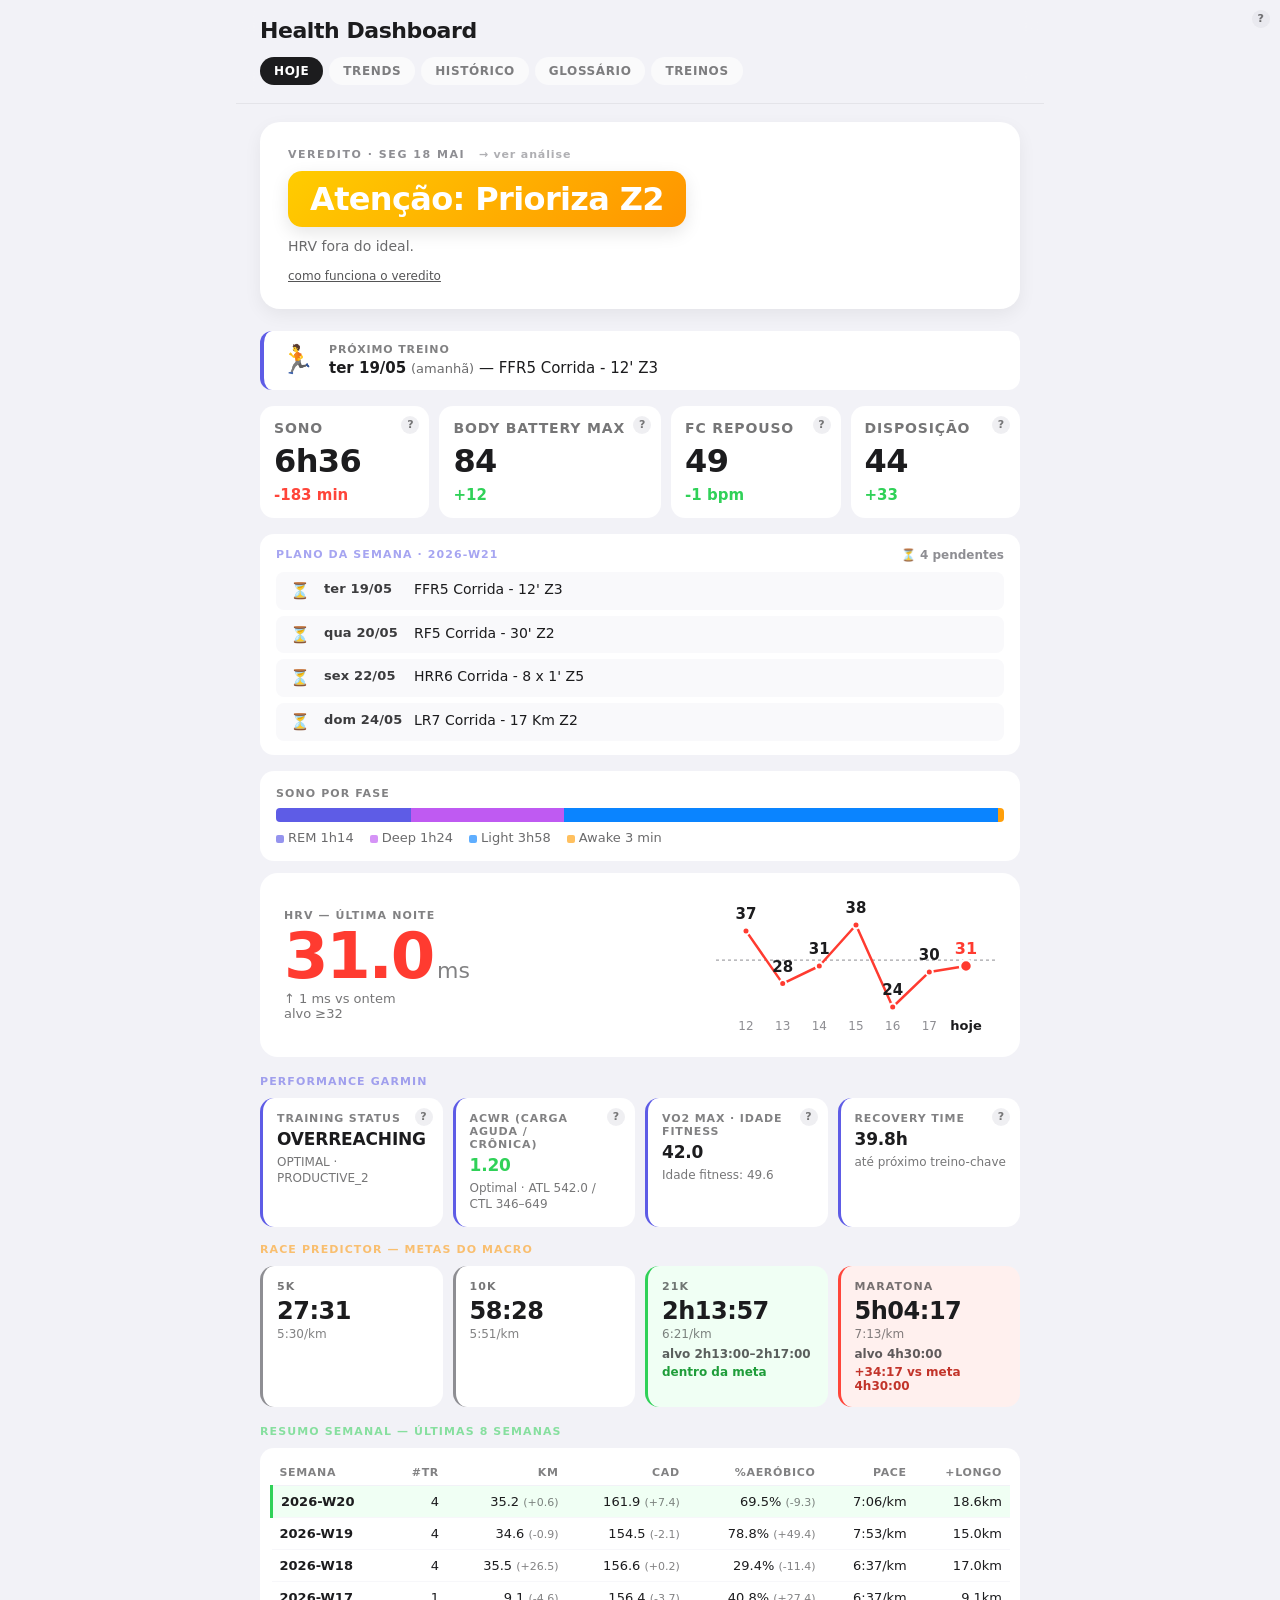
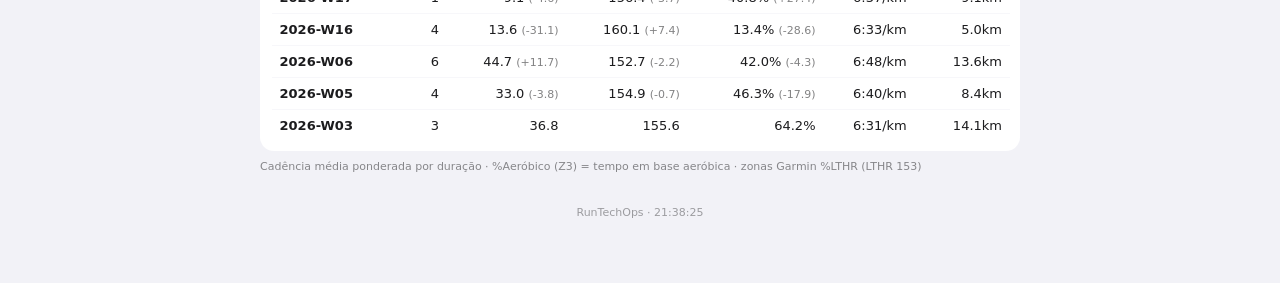
==== index.html @ 6293b4ba "feat(macro): meta maratona recalibrada 4h00 → 4h30 Race Predictor agora compara contra 16200s (4h30:" ====
<!DOCTYPE html>
<html lang="pt-BR">
<head>
<meta charset="UTF-8">
<meta name="viewport" content="width=device-width,initial-scale=1">
<title>Health Dashboard — seg 18 mai</title>
<style>/* === Reset minimo === */
* { box-sizing: border-box; margin: 0; padding: 0; }
body {
  font-family: -apple-system, "SF Pro Display", "Helvetica Neue", system-ui, sans-serif;
  background: #f2f2f7;
  color: #1c1c1e;
  -webkit-font-smoothing: antialiased;
  padding: 32px 24px 64px;
}

/* === Container === */
.dash {
  max-width: 760px;
  margin: 0 auto;
}

/* === Header com data e tabs === */
.header {
  display: flex;
  justify-content: space-between;
  align-items: center;
  margin-bottom: 18px;
}
.title {
  font-size: 22px;
  font-weight: 700;
  letter-spacing: -0.02em;
}
.tab.tab-treinos {
  text-decoration: none;
  color: inherit;
}
.date {
  font-size: 13px;
  opacity: 0.55;
}
.tabs {
  display: flex;
  gap: 6px;
  margin-bottom: 22px;
}
.tab {
  display: inline-block;
  padding: 7px 14px;
  font-size: 12px;
  letter-spacing: 0.05em;
  border-radius: 999px;
  background: white;
  cursor: pointer;
  font-weight: 600;
  border: none;
  color: #1c1c1e;
  opacity: 0.55;
  text-decoration: none;
  transition: opacity .15s, background .15s;
}
.tab:hover { opacity: 0.85; }
.tab.active {
  background: #1c1c1e;
  color: white;
  opacity: 1;
}

/* === Verdict block (HOJE) === */
.verdict {
  background: white;
  border-radius: 20px;
  padding: 26px 28px;
  margin-bottom: 22px;
  box-shadow: 0 6px 18px rgba(0, 0, 0, 0.06);
}
.verdict-label {
  font-size: 11px;
  letter-spacing: 0.14em;
  color: #8e8e93;
  font-weight: 700;
}
.verdict-headline {
  display: inline-block;
  font-size: 32px;
  font-weight: 800;
  letter-spacing: -0.02em;
  line-height: 1;
  margin-top: 10px;
  padding: 12px 22px;
  border-radius: 14px;
  color: white;
  box-shadow: 0 6px 18px rgba(0, 0, 0, 0.10);
}
.verdict.green  .verdict-headline { background: linear-gradient(135deg, #34c759, #28a745); }
.verdict.amber  .verdict-headline { background: linear-gradient(135deg, #ffcc00, #ff9500); }
.verdict.orange .verdict-headline { background: linear-gradient(135deg, #ff9500, #ff5e3a); }
.verdict.red    .verdict-headline { background: linear-gradient(135deg, #ff453a, #c0142b); }
.verdict.gray   .verdict-headline { background: linear-gradient(135deg, #aeaeb2, #8e8e93); }
.verdict-sub {
  font-size: 14px;
  color: #1c1c1e;
  opacity: 0.65;
  margin-top: 10px;
  line-height: 1.4;
  max-width: 480px;
}

/* === Stale banner === */
.stale-banner {
  background: #fff8e1;
  border-left: 4px solid #ffcc00;
  padding: 10px 14px;
  border-radius: 8px;
  font-size: 13px;
  margin-bottom: 18px;
}

/* === Hero card (HRV + sparkline) === */
.hero-card {
  background: white;
  border-radius: 18px;
  padding: 22px 24px;
  margin-bottom: 16px;
  display: flex;
  justify-content: space-between;
  align-items: center;
  gap: 24px;
}
.label-tiny {
  font-size: 11px;
  letter-spacing: 0.1em;
  text-transform: uppercase;
  opacity: 0.55;
  font-weight: 700;
}
.hero-num-block { display: flex; align-items: baseline; gap: 4px; margin-top: 6px; }
.hero-num { font-size: 64px; font-weight: 700; letter-spacing: -0.035em; line-height: 0.9; color: #ff3b30; }
.hero-unit { font-size: 22px; font-weight: 500; opacity: 0.55; }
.hero-meta { font-size: 13px; opacity: 0.6; margin-top: 6px; }

/* === Sparkline SVGs (Opcao B: linha limpa + labels) === */
.spark-line { fill: none; stroke-width: 2.5; stroke-linecap: round; stroke-linejoin: round; }
.spark-target { stroke: #8e8e93; stroke-width: 1; stroke-dasharray: 3 3; }
.spark-target-label {
  font-size: 10px;
  fill: #ff9500;
  font-weight: 600;
  text-anchor: end;
}
.spark-dot { r: 3.5; }
.spark-dot-current { r: 6; }
.spark-value {
  font-size: 15px;
  fill: #1c1c1e;
  font-weight: 600;
  text-anchor: middle;
  font-family: -apple-system, "SF Pro Display", "Helvetica Neue", system-ui, sans-serif;
}
.spark-value-current {
  font-size: 16px;
  font-weight: 700;
  text-anchor: middle;
  font-family: -apple-system, "SF Pro Display", "Helvetica Neue", system-ui, sans-serif;
}
.spark-date {
  font-size: 12px;
  fill: #8e8e93;
  text-anchor: middle;
  font-family: -apple-system, "SF Pro Display", "Helvetica Neue", system-ui, sans-serif;
}
.spark-date-current {
  font-size: 13px;
  fill: #1c1c1e;
  font-weight: 700;
  text-anchor: middle;
  font-family: -apple-system, "SF Pro Display", "Helvetica Neue", system-ui, sans-serif;
}

/* Dots com borda branca para destacar da linha */
.trend-card .spark-dot { stroke: white; stroke-width: 2; }
.trend-card .spark-dot-current { stroke: white; stroke-width: 2.5; }

.spark-hrv   .spark-line { stroke: #ff3b30; fill: none; }
.spark-hrv   .spark-dot  { fill: #ff3b30; }
.spark-hrv   .spark-value-current { fill: #ff3b30; }
.spark-sleep .spark-line { stroke: #0a84ff; fill: none; }
.spark-sleep .spark-dot  { fill: #0a84ff; }
.spark-sleep .spark-value-current { fill: #0a84ff; }
.spark-bb    .spark-line { stroke: #bf5af2; fill: none; }
.spark-bb    .spark-dot  { fill: #bf5af2; }
.spark-bb    .spark-value-current { fill: #bf5af2; }
.spark-fcrep .spark-line { stroke: #30d158; fill: none; }
.spark-fcrep .spark-dot  { fill: #30d158; }
.spark-fcrep .spark-value-current { fill: #30d158; }
.spark-ready .spark-line { stroke: #ff9500; fill: none; }
.spark-ready .spark-dot  { fill: #ff9500; }
.spark-ready .spark-value-current { fill: #ff9500; }

/* === Pills row === */
.pills {
  display: grid;
  grid-template-columns: repeat(4, 1fr);
  gap: 10px;
  margin-bottom: 16px;
}
.pill {
  background: white;
  border-radius: 14px;
  padding: 14px;
}
.pill-label {
  font-size: 14px;
  letter-spacing: 0.06em;
  opacity: 0.6;
  font-weight: 700;
}
.pill-value {
  font-size: 32px;
  font-weight: 700;
  letter-spacing: -0.02em;
  margin-top: 6px;
}
.pill-delta { font-size: 15px; font-weight: 600; margin-top: 6px; }
.delta-up      { color: #30d158; }
.delta-down    { color: #ff453a; }
.delta-warn    { color: #ff9500; }
.delta-neutral { color: #8e8e93; }

/* === Próximo treino (banner) === */
.next-workout {
  display: flex;
  align-items: center;
  gap: 14px;
  background: white;
  border-left: 4px solid #5e5ce6;
  border-radius: 12px;
  padding: 12px 16px;
  margin-top: 12px;
  margin-bottom: 16px;
}
.next-workout-icon {
  font-size: 28px;
  line-height: 1;
}
.next-workout-body { flex: 1; min-width: 0; }
.next-workout-label {
  font-size: 11px;
  letter-spacing: 0.08em;
  opacity: 0.55;
  font-weight: 700;
}
.next-workout-line {
  font-size: 15px;
  margin-top: 2px;
  line-height: 1.35;
}
.next-workout-when {
  opacity: 0.65;
  font-size: 13px;
  font-weight: 500;
}

/* === Plano da semana === */
.weekplan-section {
  background: white;
  border-radius: 14px;
  padding: 14px 16px;
  margin-bottom: 16px;
}
.weekplan-head {
  display: flex;
  justify-content: space-between;
  align-items: center;
  gap: 8px;
  flex-wrap: wrap;
  margin-bottom: 10px;
}
.weekplan-title {
  color: #5e5ce6;
}
.weekplan-stats {
  display: flex;
  gap: 10px;
  font-size: 12px;
}
.weekplan-stat {
  font-weight: 600;
}
.weekplan-stat-done       { color: #1f9d3a; }
.weekplan-stat-today      { color: #0a84ff; }
.weekplan-stat-pending    { color: #8e8e93; }
.weekplan-stat-missed     { color: #ff9500; }
.weekplan-stat-adherence  { color: #5e5ce6; font-weight: 700; }
.weekplan-list {
  display: flex;
  flex-direction: column;
  gap: 6px;
}
.weekplan-row {
  display: grid;
  grid-template-columns: 28px 80px 1fr;
  align-items: start;
  gap: 10px;
  padding: 8px 10px;
  border-radius: 8px;
  font-size: 14px;
  background: #f9f9fb;
}
.weekplan-status {
  font-size: 16px;
  line-height: 1.3;
  text-align: center;
  padding-top: 1px;
}
.weekplan-date {
  font-weight: 600;
  letter-spacing: 0.01em;
  font-size: 13px;
  opacity: 0.85;
  padding-top: 1px;
}
.weekplan-body { min-width: 0; }
.weekplan-title-row {
  font-weight: 500;
  line-height: 1.3;
}
.weekplan-real {
  font-size: 12px;
  opacity: 0.7;
  margin-top: 3px;
  letter-spacing: 0.01em;
}
.weekplan-row.weekplan-done {
  background: #eefff3;
}
.weekplan-row.weekplan-done .weekplan-title-row {
  text-decoration: line-through;
  text-decoration-color: rgba(31, 157, 58, 0.4);
}
.weekplan-row.weekplan-today {
  background: #e8f3ff;
  border-left: 3px solid #0a84ff;
  padding-left: 7px;
  font-weight: 600;
}
.weekplan-row.weekplan-pending {
  background: #f9f9fb;
}
.weekplan-row.weekplan-missed {
  background: #fff7ed;
  border-left: 3px solid #ff9500;
  padding-left: 7px;
}
.weekplan-row.weekplan-missed .weekplan-title-row {
  opacity: 0.65;
}

/* Mobile */
@media (max-width: 480px) {
  .weekplan-row {
    grid-template-columns: 24px 70px 1fr;
    font-size: 13px;
    padding: 7px 8px;
  }
  .weekplan-date { font-size: 12px; }
  .next-workout { padding: 10px 12px; }
  .next-workout-icon { font-size: 24px; }
  .next-workout-line { font-size: 14px; }
}

/* === Performance Garmin (Training Status + Race Predictor) === */
.perf-section {
  margin-top: 18px;
  margin-bottom: 16px;
}
.perf-section-title {
  margin-bottom: 10px;
  color: #5e5ce6;
}
.perf-grid {
  display: grid;
  grid-template-columns: repeat(auto-fit, minmax(180px, 1fr));
  gap: 10px;
  margin-bottom: 16px;
}
.perf-card {
  background: white;
  border-radius: 14px;
  padding: 14px;
  border-left: 3px solid #5e5ce6;
}
.perf-card-clickable {
  position: relative;
  cursor: pointer;
  transition: transform .12s, box-shadow .12s;
}
.perf-card-clickable:hover {
  transform: translateY(-1px);
  box-shadow: 0 6px 16px rgba(0, 0, 0, 0.06);
}
.perf-card-clickable .perf-label { padding-right: 22px; }
.perf-card-clickable:hover .pill-help { opacity: 1; background: #d1d1d6; }
.race-section-clickable { cursor: pointer; }
.race-help {
  position: static;
  display: inline-block;
  vertical-align: middle;
  margin-left: 6px;
}
.race-section-clickable:hover .race-help { opacity: 1; background: #d1d1d6; }
.perf-label {
  font-size: 11px;
  letter-spacing: 0.08em;
  opacity: 0.55;
  font-weight: 700;
  text-transform: uppercase;
}
.perf-value-big {
  font-size: 17px;
  font-weight: 700;
  letter-spacing: -0.01em;
  margin-top: 4px;
  line-height: 1.2;
  overflow-wrap: anywhere;
  word-break: break-word;
}
.perf-sub {
  font-size: 12px;
  opacity: 0.6;
  margin-top: 6px;
  line-height: 1.3;
}
.perf-acwr-green  { color: #30d158; }
.perf-acwr-amber  { color: #ff9500; }
.perf-acwr-red    { color: #ff453a; }
.perf-acwr-gray   { color: #8e8e93; }

/* Race Predictor cards */
.race-section { margin-top: 8px; }
.race-section-title {
  margin-bottom: 10px;
  color: #ff9500;
}
.race-grid {
  display: grid;
  grid-template-columns: repeat(auto-fit, minmax(160px, 1fr));
  gap: 10px;
}
.race-card {
  background: white;
  border-radius: 14px;
  padding: 14px;
  border-left: 3px solid #8e8e93;
}
.race-card.race-green  { border-left-color: #30d158; background: #f0fff4; }
.race-card.race-amber  { border-left-color: #ff9500; background: #fff8ed; }
.race-card.race-red    { border-left-color: #ff453a; background: #fff0ee; }
.race-card.race-gray   { border-left-color: #8e8e93; }
.race-label {
  font-size: 11px;
  letter-spacing: 0.1em;
  opacity: 0.6;
  font-weight: 700;
}
.race-time {
  font-size: 24px;
  font-weight: 700;
  letter-spacing: -0.02em;
  margin-top: 4px;
}
.race-pace {
  font-size: 12px;
  opacity: 0.55;
  margin-top: 2px;
}
.race-target {
  font-size: 12px;
  opacity: 0.7;
  margin-top: 6px;
  font-weight: 600;
}
.race-delta {
  font-size: 12px;
  margin-top: 4px;
  font-weight: 600;
}
.race-green .race-delta { color: #1f9d3a; }
.race-amber .race-delta { color: #c27200; }
.race-red   .race-delta { color: #c2342a; }

/* === Weekly summary === */
.weekly-section {
  margin-top: 18px;
  margin-bottom: 16px;
}
.weekly-section-title {
  margin-bottom: 10px;
  color: #30d158;
}
.weekly-table-wrapper {
  background: white;
  border-radius: 14px;
  padding: 10px;
  overflow-x: auto;
}
.weekly-table {
  width: 100%;
  border-collapse: collapse;
  font-size: 13px;
}
.weekly-table th {
  text-align: left;
  font-size: 11px;
  letter-spacing: 0.06em;
  opacity: 0.55;
  font-weight: 700;
  padding: 8px 8px 6px;
  border-bottom: 1px solid #f2f2f7;
  white-space: nowrap;
}
.weekly-table td {
  padding: 8px 8px;
  border-bottom: 1px solid #f7f7fa;
  white-space: nowrap;
}
.weekly-table tr:last-child td {
  border-bottom: none;
}
.weekly-table .num {
  text-align: right;
  font-variant-numeric: tabular-nums;
}
.weekly-table tr.weekly-current {
  background: #f0fff4;
}
.weekly-table tr.weekly-current td:first-child {
  border-left: 3px solid #30d158;
}
.weekly-delta {
  font-size: 11px;
  opacity: 0.55;
}
.weekly-footnote {
  margin-top: 8px;
  font-size: 11px;
  opacity: 0.5;
  line-height: 1.4;
}

/* === Sleep breakdown === */
.sleep-card {
  background: white;
  border-radius: 14px;
  padding: 16px;
  margin-bottom: 12px;
}
.sleep-bar {
  display: flex;
  height: 14px;
  border-radius: 4px;
  overflow: hidden;
  margin-top: 8px;
}
.sleep-rem   { background: #5e5ce6; }
.sleep-deep  { background: #bf5af2; }
.sleep-light { background: #0a84ff; }
.sleep-awake { background: #ff9f0a; }
.sleep-legend {
  font-size: 13px;
  opacity: 0.65;
  margin-top: 8px;
  display: flex;
  gap: 16px;
  flex-wrap: wrap;
}
.sleep-legend span::before {
  content: "";
  display: inline-block;
  width: 8px; height: 8px;
  border-radius: 2px;
  margin-right: 4px;
  vertical-align: middle;
}
.sleep-legend .lg-rem::before   { background: #5e5ce6; }
.sleep-legend .lg-deep::before  { background: #bf5af2; }
.sleep-legend .lg-light::before { background: #0a84ff; }
.sleep-legend .lg-awake::before { background: #ff9f0a; }

/* === BB curve do dia === */
.bb-curve-card {
  background: white;
  border-radius: 14px;
  padding: 16px;
  margin-bottom: 12px;
}

/* === Trends === */
.trends-period {
  display: flex;
  gap: 6px;
  margin-bottom: 14px;
}
.trends-period button {
  padding: 6px 12px;
  font-size: 11px;
  border-radius: 999px;
  background: white;
  border: none;
  cursor: pointer;
  opacity: 0.55;
  font-weight: 600;
}
.trends-period button.active { background: #1c1c1e; color: white; opacity: 1; }

.trend-card {
  background: white;
  border-radius: 14px;
  padding: 18px 22px;
  margin-bottom: 12px;
}
.trend-card-head {
  display: flex;
  justify-content: space-between;
  align-items: center;
  margin-bottom: 10px;
  gap: 12px;
  flex-wrap: wrap;
}
.trend-card-head .label-tiny {
  font-size: 24px;
  letter-spacing: 0.08em;
}
.trend-meta {
  font-size: 22px;
  opacity: 0.65;
}

/* Fontes dos labels SVG dentro de cards TRENDS (escopado, nao afeta HRV hero) */
.trend-card .spark-value         { font-size: 27px; font-weight: 600; }
.trend-card .spark-value-current { font-size: 29px; font-weight: 700; }
.trend-card .spark-date          { font-size: 24px; }
.trend-card .spark-date-current  { font-size: 24px; font-weight: 700; }

/* Body Battery 24h (na aba HOJE) — mesmo tamanho dos cards TRENDS + dots com borda */
.bb-curve-card .spark-value         { font-size: 27px; font-weight: 600; }
.bb-curve-card .spark-value-current { font-size: 29px; font-weight: 700; }
.bb-curve-card .spark-dot           { stroke: white; stroke-width: 2; }
.bb-curve-card .spark-dot-current   { stroke: white; stroke-width: 2.5; }

/* HRV hero (na aba HOJE) — dots com borda branca pra destacar */
.hero-card .spark-dot         { stroke: white; stroke-width: 2; }
.hero-card .spark-dot-current { stroke: white; stroke-width: 2.5; }

/* === Histórico === */
.history-card {
  background: white;
  border-radius: 14px;
  padding: 16px;
  overflow-x: auto;
}
.history-table {
  width: 100%;
  min-width: 520px;
  border-collapse: collapse;
  font-size: 14px;
  white-space: nowrap;
}
.history-table th {
  text-align: left;
  padding: 10px 6px;
  font-weight: 700;
  font-size: 12px;
  letter-spacing: 0.08em;
  opacity: 0.55;
  border-bottom: 2px solid #c7c7cc;
  cursor: pointer;
  user-select: none;
}
.history-table th:hover { opacity: 0.85; }
.history-table td {
  padding: 10px 6px;
  border-bottom: 1px solid #f2f2f7;
}
.history-table tr:hover td { background: #fafafa; cursor: pointer; }
.cell-green  { color: #30d158; font-weight: 600; }
.cell-amber  { color: #ff9500; font-weight: 600; }
.cell-orange { color: #ff5e3a; font-weight: 600; }
.cell-red    { color: #ff3b30; font-weight: 700; }
.cell-gray   { color: #8e8e93; }
.export-btn {
  background: #1c1c1e;
  color: white;
  border: none;
  padding: 8px 14px;
  border-radius: 8px;
  font-size: 12px;
  font-weight: 600;
  cursor: pointer;
  margin-top: 12px;
}

/* (Modal raw_json removido — clique na linha do histórico agora pula pra análise diária) */

/* Scroll-margin pra navegacao em ancora ficar bem posicionada */
.journal-card { scroll-margin-top: 16px; }

/* === Empty state === */
.empty-state {
  text-align: center;
  padding: 80px 20px;
  background: white;
  border-radius: 14px;
}
.empty-state h2 { margin-bottom: 8px; }
.empty-state p { opacity: 0.6; }
.empty-state code {
  background: #f2f2f7;
  padding: 2px 6px;
  border-radius: 4px;
  font-family: "SF Mono", Menlo, monospace;
  font-size: 13px;
}

/* === Footer === */
.footer {
  text-align: center;
  font-size: 11px;
  opacity: 0.4;
  margin-top: 32px;
}

/* === Verdict clickable (label envolve o card, vira tab switcher) === */
.verdict-clickable {
  cursor: pointer;
  display: block;
  user-select: none;
  transition: transform .15s, box-shadow .15s;
}
.verdict-clickable:hover {
  transform: translateY(-1px);
  box-shadow: 0 10px 24px rgba(0, 0, 0, 0.10);
}
.verdict-hint {
  display: inline-block;
  margin-left: 8px;
  font-size: 11px;
  letter-spacing: 0.08em;
  opacity: 0.7;
  font-weight: 600;
}

/* === Análises diárias (diário MD renderizado em HISTORICO) === */
.journals-section {
  margin-top: 28px;
}
.journals-title {
  font-size: 22px;
  font-weight: 700;
  letter-spacing: -0.02em;
  margin-bottom: 14px;
  color: #1c1c1e;
}
.journal-card {
  background: white;
  border-radius: 14px;
  padding: 18px 22px;
  margin-bottom: 12px;
  box-shadow: 0 2px 10px rgba(0, 0, 0, 0.04);
}
.journal-today {
  border-left: 4px solid #ff5e3a;
}
.journal-header {
  display: flex;
  justify-content: space-between;
  align-items: baseline;
  gap: 12px;
  flex-wrap: wrap;
  margin-bottom: 12px;
}
.journal-date {
  font-size: 18px;
  font-weight: 700;
  letter-spacing: -0.01em;
}
.journal-day {
  font-size: 13px;
  opacity: 0.55;
  text-transform: lowercase;
}
.journal-past summary {
  list-style: none;
  cursor: pointer;
  margin-bottom: 0;
  padding: 4px 0;
}
.journal-past summary::-webkit-details-marker { display: none; }
.journal-past summary::after {
  content: "▸";
  margin-left: auto;
  font-size: 14px;
  opacity: 0.5;
  transition: transform .2s;
}
.journal-past[open] summary::after {
  transform: rotate(90deg);
}
.journal-past[open] summary {
  border-bottom: 1px solid #f2f2f7;
  margin-bottom: 12px;
  padding-bottom: 10px;
}
.journal-empty {
  font-size: 13px;
  opacity: 0.55;
  font-style: italic;
}

/* Banner "gira o celular" — só aparece em portrait mobile */
.landscape-hint {
  display: none;
  background: #fff8e1;
  border-left: 3px solid #ffcc00;
  border-radius: 8px;
  padding: 10px 14px;
  font-size: 13px;
  margin-bottom: 14px;
  color: #6a4500;
}
@media (max-width: 700px) and (orientation: portrait) {
  .landscape-hint { display: block; }
}

/* === Renderizacao do markdown dentro do journal === */
.journal-content { font-size: 14px; line-height: 1.55; color: #1c1c1e; }
.journal-content h1 { font-size: 22px; font-weight: 700; margin: 16px 0 8px; }
.journal-content h2 { font-size: 18px; font-weight: 700; margin: 18px 0 8px; }
.journal-content h3 { font-size: 15px; font-weight: 700; margin: 14px 0 6px; opacity: 0.85; }
.journal-content p { margin: 8px 0; }
.journal-content strong { font-weight: 700; }
.journal-content em { font-style: italic; opacity: 0.85; }
.journal-content ul, .journal-content ol { margin: 8px 0; padding-left: 24px; }
.journal-content li { margin-bottom: 4px; }
/* Wrapper das tabelas do MD — permite scroll horizontal em mobile */
.journal-content .md-table-wrap {
  overflow-x: auto;
  -webkit-overflow-scrolling: touch;
  margin: 12px 0;
  scrollbar-width: thin;
  scrollbar-color: #8e8e93 #f2f2f7;
}
.journal-content .md-table-wrap::-webkit-scrollbar { height: 6px; }
.journal-content .md-table-wrap::-webkit-scrollbar-track { background: #f2f2f7; border-radius: 3px; }
.journal-content .md-table-wrap::-webkit-scrollbar-thumb { background: #8e8e93; border-radius: 3px; }
.journal-content .md-table-wrap table {
  margin: 0;
  min-width: 100%;
}
.journal-content table {
  width: 100%;
  border-collapse: collapse;
  font-size: 13px;
}
.journal-content th, .journal-content td {
  text-align: left;
  padding: 8px 10px;
  border-bottom: 1px solid #f2f2f7;
}
.journal-content th {
  font-weight: 700;
  letter-spacing: 0.04em;
  font-size: 11px;
  text-transform: uppercase;
  opacity: 0.6;
  border-bottom: 2px solid #c7c7cc;
}
.journal-content code {
  font-family: "SF Mono", Menlo, Consolas, monospace;
  background: #f2f2f7;
  padding: 2px 6px;
  border-radius: 4px;
  font-size: 12px;
}
.journal-content pre {
  background: #f2f2f7;
  padding: 12px;
  border-radius: 8px;
  overflow-x: auto;
  font-size: 12px;
  margin: 10px 0;
}
.journal-content pre code { background: none; padding: 0; }
.journal-content blockquote {
  border-left: 3px solid #c7c7cc;
  padding-left: 12px;
  margin: 12px 0;
  opacity: 0.8;
  font-style: italic;
}
.journal-content hr {
  border: none;
  border-top: 1px solid #e5e5ea;
  margin: 16px 0;
}

/* === Tab navegacao via radio buttons (CSS puro, sem JS) === */
.dashtab-radio { position: absolute; left: -9999px; opacity: 0; }
.tab-content { display: none; }
#r-hoje:checked ~ #tab-hoje,
#r-trends:checked ~ #tab-trends,
#r-historico:checked ~ #tab-historico,
#r-glossario:checked ~ #tab-glossario { display: block; }

/* Active label (tab visualmente selecionada) */
#r-hoje:checked ~ .sticky-head .tab-hoje,
#r-trends:checked ~ .sticky-head .tab-trends,
#r-historico:checked ~ .sticky-head .tab-historico,
#r-glossario:checked ~ .sticky-head .tab-glossario {
  background: #1c1c1e;
  color: white;
  opacity: 1;
}

/* === Sticky head (titulo + tabs congelados no topo) === */
.sticky-head {
  position: sticky;
  top: 0;
  z-index: 50;
  background: rgba(242, 242, 247, 0.92);
  backdrop-filter: saturate(180%) blur(14px);
  -webkit-backdrop-filter: saturate(180%) blur(14px);
  padding-top: 18px;
  margin: -32px -24px 18px;
  padding-left: 24px;
  padding-right: 24px;
  padding-bottom: 4px;
  border-bottom: 1px solid rgba(0, 0, 0, 0.06);
}
.sticky-head .header { margin-bottom: 14px; }
.sticky-head .tabs { margin-bottom: 14px; }
@media (max-width: 600px) {
  .sticky-head {
    margin: -20px -12px 14px;
    padding-left: 12px;
    padding-right: 12px;
    padding-top: 12px;
  }
}

/* === Pills clicaveis (vao pro glossario) === */
.pill {
  position: relative;
  cursor: pointer;
  transition: transform .12s, box-shadow .12s;
}
.pill:hover { transform: translateY(-1px); box-shadow: 0 6px 16px rgba(0, 0, 0, 0.06); }
.pill-label { white-space: nowrap; padding-right: 22px; overflow: hidden; text-overflow: ellipsis; }
.pill-help {
  position: absolute;
  top: 10px;
  right: 10px;
  width: 18px;
  height: 18px;
  line-height: 18px;
  text-align: center;
  border-radius: 50%;
  background: #e5e5ea;
  color: #1c1c1e;
  font-size: 11px;
  font-weight: 700;
  opacity: 0.6;
}
.pill:hover .pill-help { opacity: 1; background: #d1d1d6; }

/* Verdict-help link (pequena ancora pro glossario do veredito) */
.verdict-help-link {
  margin-top: 12px;
  font-size: 12px;
  opacity: 0.75;
}
.verdict-help-link a {
  color: inherit;
  text-decoration: underline;
  cursor: pointer;
}

/* === Glossario === */
.glossary-intro { margin-bottom: 18px; }
.glossary-intro-text {
  font-size: 14px;
  opacity: 0.7;
  line-height: 1.5;
  margin-top: 4px;
}
.glossary-entry {
  background: white;
  border-radius: 14px;
  padding: 22px 24px;
  margin-bottom: 14px;
  box-shadow: 0 2px 10px rgba(0, 0, 0, 0.04);
  scroll-margin-top: 16px;
}
.glossary-header {
  display: flex;
  justify-content: space-between;
  align-items: baseline;
  gap: 12px;
  flex-wrap: wrap;
  margin-bottom: 14px;
  padding-bottom: 12px;
  border-bottom: 1px solid #f2f2f7;
}
.glossary-title {
  font-size: 22px;
  font-weight: 800;
  letter-spacing: -0.02em;
  margin: 0;
}
.glossary-category {
  font-size: 11px;
  letter-spacing: 0.1em;
  text-transform: uppercase;
  opacity: 0.55;
  font-weight: 700;
  background: #f2f2f7;
  padding: 4px 10px;
  border-radius: 999px;
}
.glossary-content { font-size: 14px; line-height: 1.55; }

@media (max-width: 600px) {
  .glossary-entry { padding: 16px 18px; }
  .glossary-title { font-size: 18px; }
  .glossary-category { font-size: 10px; padding: 3px 8px; }
  .glossary-content { font-size: 13px; }
}

/* === Responsive — mobile portrait (≤600px) === */
@media (max-width: 600px) {
  body { padding: 20px 12px 48px; }

  /* Header */
  .header { flex-direction: column; align-items: flex-start; gap: 4px; margin-bottom: 14px; }
  .title { font-size: 20px; }
  .date { font-size: 12px; }

  /* Tabs */
  .tabs { flex-wrap: wrap; gap: 4px; margin-bottom: 16px; }
  .tab { font-size: 11px; padding: 6px 11px; }

  /* Verdict block */
  .verdict { padding: 18px 20px; }
  .verdict-label { font-size: 10px; letter-spacing: 0.12em; }
  .verdict-headline { font-size: 24px; padding: 10px 16px; }
  .verdict-sub { font-size: 13px; }

  /* HRV hero — empilha em vez de linha */
  .hero-card { flex-direction: column; align-items: stretch; gap: 12px; padding: 18px 20px; }
  .hero-num { font-size: 48px; }
  .hero-unit { font-size: 18px; }
  .hero-meta { font-size: 12px; }
  .hero-card svg { width: 100%; height: auto; max-height: 140px; }

  /* Pills — 2 colunas */
  .pills { grid-template-columns: repeat(2, 1fr); gap: 8px; }
  .pill { padding: 12px; }
  .pill-label { font-size: 11px; letter-spacing: 0.06em; }
  .pill-value { font-size: 26px; }
  .pill-delta { font-size: 13px; }

  /* Sleep card */
  .sleep-card { padding: 14px; }
  .sleep-legend { font-size: 12px; gap: 10px; }

  /* Body Battery 24h */
  .bb-curve-card { padding: 14px; }

  /* Trends */
  .trend-card { padding: 14px 16px; }
  .trend-card-head { gap: 6px; }
  .trend-card-head .label-tiny { font-size: 12px; }
  .trend-meta { font-size: 11px; }
  .trends-period button { font-size: 11px; padding: 6px 10px; }

  /* Histórico — mantem todas as colunas, scroll horizontal com barra visível */
  .history-card { padding: 12px; }
  .history-table { font-size: 13px; }
  .history-table th { padding: 8px 4px; font-size: 11px; letter-spacing: 0.05em; }
  .history-table td { padding: 8px 4px; }
  .export-btn { font-size: 11px; padding: 7px 12px; }

  /* Análises diárias — fontes menores no mobile */
  .journals-section { margin-top: 20px; }
  .journals-title { font-size: 18px; margin-bottom: 12px; }
  .journal-card { padding: 14px 16px; }
  .journal-date { font-size: 16px; }
  .journal-day { font-size: 11px; }
  .journal-content { font-size: 13px; line-height: 1.5; }
  .journal-content h1 { font-size: 18px; }
  .journal-content h2 { font-size: 16px; margin: 14px 0 6px; }
  .journal-content h3 { font-size: 14px; margin: 12px 0 5px; }
  .journal-content table { font-size: 12px; }
  .journal-content th, .journal-content td { padding: 6px 8px; }
  .journal-content ul, .journal-content ol { padding-left: 20px; }
}

/* === Scrollbar SEMPRE VISÍVEL na tabela de histórico === */
/* Afeta o card que rola horizontalmente quando a tabela é mais larga que ele */
.history-card {
  -webkit-overflow-scrolling: touch;
  scrollbar-width: thin;                 /* Firefox: barra fina permanente */
  scrollbar-color: #8e8e93 #f2f2f7;       /* Firefox: cor do thumb / track */
}
.history-card::-webkit-scrollbar { height: 8px; -webkit-appearance: none; }
.history-card::-webkit-scrollbar-track { background: #f2f2f7; border-radius: 4px; }
.history-card::-webkit-scrollbar-thumb { background: #8e8e93; border-radius: 4px; }
.history-card::-webkit-scrollbar-thumb:hover { background: #6c6c70; }

/* Dica visual: gradiente fade na borda direita quando há overflow */
.history-card-wrapper {
  position: relative;
}
.history-card-wrapper::after {
  content: "";
  position: absolute;
  top: 0; right: 0; bottom: 14px;        /* sobra a barra de rolagem */
  width: 28px;
  background: linear-gradient(to right, rgba(255,255,255,0), rgba(255,255,255,0.95));
  pointer-events: none;
  border-radius: 0 14px 14px 0;
}
</style>
</head>
<body>
<div class="dash">

  <!-- Radios pra navegacao CSS-only (sem JS, funciona em qualquer viewer) -->
  <input type="radio" name="dashtab" id="r-hoje" class="dashtab-radio" checked>
  <input type="radio" name="dashtab" id="r-trends" class="dashtab-radio">
  <input type="radio" name="dashtab" id="r-historico" class="dashtab-radio">
  <input type="radio" name="dashtab" id="r-glossario" class="dashtab-radio">

  <div class="sticky-head">
    <div class="header">
      <div class="title">Health Dashboard</div>
    </div>

    <div class="tabs" role="tablist">
      <label for="r-hoje" class="tab tab-hoje">HOJE</label>
      <label for="r-trends" class="tab tab-trends">TRENDS</label>
      <label for="r-historico" class="tab tab-historico">HISTÓRICO</label>
      <label for="r-glossario" class="tab tab-glossario">GLOSSÁRIO</label>
      <a href="activity.html" class="tab tab-treinos">TREINOS</a>
    </div>
  </div>

  

  

  <!-- ============ ABA HOJE (default visivel) ============ -->
  <div class="tab-content" id="tab-hoje">

    <div class="verdict amber verdict-clickable" onclick="goToHistorico()">
      <div class="verdict-label">VEREDITO · SEG 18 MAI <span class="verdict-hint">→ ver análise</span></div>
      <div class="verdict-headline">Atenção: Prioriza Z2</div>
      
      <div class="verdict-sub">HRV fora do ideal.</div>
      
      <div class="verdict-help-link"><span class="pill-help">?</span> <a href="javascript:goToGlossary('veredito')" onclick="event.stopPropagation()">como funciona o veredito</a></div>
    </div>

    
    <!-- Próximo treino — banner pequeno -->
    <div class="next-workout">
      <div class="next-workout-icon">🏃</div>
      <div class="next-workout-body">
        <div class="next-workout-label">PRÓXIMO TREINO</div>
        <div class="next-workout-line">
          <strong>ter 19/05</strong>
          <span class="next-workout-when">(amanhã)</span>
          
          — FFR5 Corrida - 12&#39; Z3
        </div>
      </div>
    </div>
    

    <!-- 4 pills com delta — clicaveis (vao pro glossario) -->
    <div class="pills">
      <div class="pill" onclick="goToGlossary('sono')">
        <span class="pill-help">?</span>
        <div class="pill-label">SONO</div>
        <div class="pill-value">6h36</div>
        <div class="pill-delta delta-down">-183 min</div>
      </div>
      <div class="pill" onclick="goToGlossary('body-battery')">
        <span class="pill-help">?</span>
        <div class="pill-label">BODY BATTERY MAX</div>
        <div class="pill-value">84</div>
        <div class="pill-delta delta-up">+12</div>
      </div>
      <div class="pill" onclick="goToGlossary('fcrep')">
        <span class="pill-help">?</span>
        <div class="pill-label">FC REPOUSO</div>
        <div class="pill-value">49</div>
        <div class="pill-delta delta-up">-1 bpm</div>
      </div>
      <div class="pill" onclick="goToGlossary('disposicao')">
        <span class="pill-help">?</span>
        <div class="pill-label">DISPOSIÇÃO</div>
        <div class="pill-value">44</div>
        <div class="pill-delta delta-up">+33</div>
      </div>
    </div>

    
    <!-- Plano da semana -->
    <div class="weekplan-section">
      <div class="weekplan-head">
        <div class="label-tiny weekplan-title">PLANO DA SEMANA · 2026-W21</div>
        <div class="weekplan-stats">
          
          
          
          <span class="weekplan-stat weekplan-stat-pending">⏳ 4 pendentes</span>
          
        </div>
      </div>
      <div class="weekplan-list">
        
        <div class="weekplan-row weekplan-pending">
          <div class="weekplan-status" title="pendente">⏳</div>
          <div class="weekplan-date">ter 19/05</div>
          <div class="weekplan-body">
            <div class="weekplan-title-row">FFR5 Corrida - 12&#39; Z3</div>
            
          </div>
        </div>
        
        <div class="weekplan-row weekplan-pending">
          <div class="weekplan-status" title="pendente">⏳</div>
          <div class="weekplan-date">qua 20/05</div>
          <div class="weekplan-body">
            <div class="weekplan-title-row">RF5 Corrida - 30&#39; Z2</div>
            
          </div>
        </div>
        
        <div class="weekplan-row weekplan-pending">
          <div class="weekplan-status" title="pendente">⏳</div>
          <div class="weekplan-date">sex 22/05</div>
          <div class="weekplan-body">
            <div class="weekplan-title-row">HRR6 Corrida - 8 x 1&#39; Z5</div>
            
          </div>
        </div>
        
        <div class="weekplan-row weekplan-pending">
          <div class="weekplan-status" title="pendente">⏳</div>
          <div class="weekplan-date">dom 24/05</div>
          <div class="weekplan-body">
            <div class="weekplan-title-row">LR7 Corrida - 17 Km Z2</div>
            
          </div>
        </div>
        
      </div>
    </div>
    

    <!-- Sono por fase -->
    
    <div class="sleep-card">
      <div class="label-tiny">SONO POR FASE</div>
      <div class="sleep-bar">
        <div class="sleep-rem" style="width:18.7%"></div>
        <div class="sleep-deep" style="width:21.2%"></div>
        <div class="sleep-light" style="width:60.1%"></div>
        <div class="sleep-awake" style="width:0.8%"></div>
      </div>
      <div class="sleep-legend">
        <span class="lg-rem">REM 1h14</span>
        <span class="lg-deep">Deep 1h24</span>
        <span class="lg-light">Light 3h58</span>
        <span class="lg-awake">Awake 3 min</span>
      </div>
    </div>
    

    <!-- HRV hero com sparkline (movido pra apos Sono por fase) -->
    <div class="hero-card">
      <div>
        <div class="label-tiny">HRV — ÚLTIMA NOITE</div>
        <div class="hero-num-block">
          <span class="hero-num">31.0</span>
          <span class="hero-unit">ms</span>
        </div>
        <div class="hero-meta">
          
            <div>↑ 1 ms vs ontem</div>
          
          <div>alvo ≥32</div>
        </div>
      </div>
      
      <svg viewBox="0 0 280 140" style="width:280px;height:140px" class="spark-hrv">
        
        <line class="spark-target" x1="0" y1="65.1" x2="280" y2="65.1"/>
        
        <path class="spark-line" d="M30.0,35.9 L66.7,88.6 L103.3,71.0 L140.0,30.0 L176.7,112.0 L213.3,76.9 L250.0,71.0"/>
        
          
            <circle class="spark-dot" cx="30.0" cy="35.9" r="5"/>
            <text class="spark-value" x="30.0" y="23.9">37</text>
            <text class="spark-date" x="30.0" y="135">12</text>
          
        
          
            <circle class="spark-dot" cx="66.7" cy="88.6" r="5"/>
            <text class="spark-value" x="66.7" y="76.6">28</text>
            <text class="spark-date" x="66.7" y="135">13</text>
          
        
          
            <circle class="spark-dot" cx="103.3" cy="71.0" r="5"/>
            <text class="spark-value" x="103.3" y="59.0">31</text>
            <text class="spark-date" x="103.3" y="135">14</text>
          
        
          
            <circle class="spark-dot" cx="140.0" cy="30.0" r="5"/>
            <text class="spark-value" x="140.0" y="18.0">38</text>
            <text class="spark-date" x="140.0" y="135">15</text>
          
        
          
            <circle class="spark-dot" cx="176.7" cy="112.0" r="5"/>
            <text class="spark-value" x="176.7" y="100.0">24</text>
            <text class="spark-date" x="176.7" y="135">16</text>
          
        
          
            <circle class="spark-dot" cx="213.3" cy="76.9" r="5"/>
            <text class="spark-value" x="213.3" y="64.9">30</text>
            <text class="spark-date" x="213.3" y="135">17</text>
          
        
          
            <circle class="spark-dot spark-dot-current" cx="250.0" cy="71.0" r="7"/>
            <text class="spark-value-current" x="250.0" y="59.0">31</text>
            <text class="spark-date-current" x="250.0" y="135">hoje</text>
          
        
      </svg>
      
    </div>

    
    <!-- ============ Performance Garmin (Training Status + Race Predictor) ============ -->
    <div class="perf-section">
      <div class="label-tiny perf-section-title">PERFORMANCE GARMIN</div>

      <div class="perf-grid">
        <div class="perf-card perf-card-clickable" onclick="goToGlossary('training-status')">
          <span class="pill-help">?</span>
          <div class="perf-label">TRAINING STATUS</div>
          <div class="perf-value-big">OVERREACHING</div>
          <div class="perf-sub">OPTIMAL · PRODUCTIVE_2</div>
        </div>

        <div class="perf-card perf-card-clickable" onclick="goToGlossary('acwr')">
          <span class="pill-help">?</span>
          <div class="perf-label">ACWR (CARGA AGUDA / CRÔNICA)</div>
          <div class="perf-value-big perf-acwr-green">1.20</div>
          <div class="perf-sub">Optimal · ATL 542.0 / CTL 346–649</div>
        </div>

        <div class="perf-card perf-card-clickable" onclick="goToGlossary('vo2-max')">
          <span class="pill-help">?</span>
          <div class="perf-label">VO2 MAX · IDADE FITNESS</div>
          <div class="perf-value-big">42.0</div>
          <div class="perf-sub">Idade fitness: 49.6</div>
        </div>

        <div class="perf-card perf-card-clickable" onclick="goToGlossary('recovery-time')">
          <span class="pill-help">?</span>
          <div class="perf-label">RECOVERY TIME</div>
          <div class="perf-value-big">39.8h</div>
          <div class="perf-sub">até próximo treino-chave</div>
        </div>
      </div>

      <div class="race-section race-section-clickable" onclick="goToGlossary('race-predictor')">
        <div class="label-tiny race-section-title">RACE PREDICTOR — METAS DO MACRO <span class="pill-help race-help">?</span></div>
        <div class="race-grid">
          
          <div class="race-card race-gray">
            <div class="race-label">5K</div>
            <div class="race-time">27:31</div>
            <div class="race-pace">5:30/km</div>
            
            
          </div>
          
          <div class="race-card race-gray">
            <div class="race-label">10K</div>
            <div class="race-time">58:28</div>
            <div class="race-pace">5:51/km</div>
            
            
          </div>
          
          <div class="race-card race-green">
            <div class="race-label">21K</div>
            <div class="race-time">2h13:57</div>
            <div class="race-pace">6:21/km</div>
            <div class="race-target">alvo 2h13:00–2h17:00</div>
            <div class="race-delta">dentro da meta</div>
          </div>
          
          <div class="race-card race-red">
            <div class="race-label">MARATONA</div>
            <div class="race-time">5h04:17</div>
            <div class="race-pace">7:13/km</div>
            <div class="race-target">alvo 4h30:00</div>
            <div class="race-delta">+34:17 vs meta 4h30:00</div>
          </div>
          
        </div>
      </div>
    </div>
    

    
    <!-- ============ Resumo semanal (aggregate_activities.py) ============ -->
    <div class="weekly-section">
      <div class="label-tiny weekly-section-title">RESUMO SEMANAL — ÚLTIMAS 8 SEMANAS</div>
      <div class="weekly-table-wrapper">
      <table class="weekly-table">
        <thead>
          <tr>
            <th>SEMANA</th>
            <th class="num">#TR</th>
            <th class="num">KM</th>
            <th class="num">CAD</th>
            <th class="num">%AERÓBICO</th>
            <th class="num">PACE</th>
            <th class="num">+LONGO</th>
          </tr>
        </thead>
        <tbody>
          
          <tr class="weekly-current">
            <td><strong>2026-W20</strong></td>
            <td class="num">4</td>
            <td class="num">35.2 <span class="weekly-delta">(+0.6)</span></td>
            <td class="num">161.9 <span class="weekly-delta">(+7.4)</span></td>
            <td class="num">69.5% <span class="weekly-delta">(-9.3)</span></td>
            <td class="num">7:06/km</td>
            <td class="num">18.6km</td>
          </tr>
          
          <tr class="">
            <td><strong>2026-W19</strong></td>
            <td class="num">4</td>
            <td class="num">34.6 <span class="weekly-delta">(-0.9)</span></td>
            <td class="num">154.5 <span class="weekly-delta">(-2.1)</span></td>
            <td class="num">78.8% <span class="weekly-delta">(+49.4)</span></td>
            <td class="num">7:53/km</td>
            <td class="num">15.0km</td>
          </tr>
          
          <tr class="">
            <td><strong>2026-W18</strong></td>
            <td class="num">4</td>
            <td class="num">35.5 <span class="weekly-delta">(+26.5)</span></td>
            <td class="num">156.6 <span class="weekly-delta">(+0.2)</span></td>
            <td class="num">29.4% <span class="weekly-delta">(-11.4)</span></td>
            <td class="num">6:37/km</td>
            <td class="num">17.0km</td>
          </tr>
          
          <tr class="">
            <td><strong>2026-W17</strong></td>
            <td class="num">1</td>
            <td class="num">9.1 <span class="weekly-delta">(-4.6)</span></td>
            <td class="num">156.4 <span class="weekly-delta">(-3.7)</span></td>
            <td class="num">40.8% <span class="weekly-delta">(+27.4)</span></td>
            <td class="num">6:37/km</td>
            <td class="num">9.1km</td>
          </tr>
          
          <tr class="">
            <td><strong>2026-W16</strong></td>
            <td class="num">4</td>
            <td class="num">13.6 <span class="weekly-delta">(-31.1)</span></td>
            <td class="num">160.1 <span class="weekly-delta">(+7.4)</span></td>
            <td class="num">13.4% <span class="weekly-delta">(-28.6)</span></td>
            <td class="num">6:33/km</td>
            <td class="num">5.0km</td>
          </tr>
          
          <tr class="">
            <td><strong>2026-W06</strong></td>
            <td class="num">6</td>
            <td class="num">44.7 <span class="weekly-delta">(+11.7)</span></td>
            <td class="num">152.7 <span class="weekly-delta">(-2.2)</span></td>
            <td class="num">42.0% <span class="weekly-delta">(-4.3)</span></td>
            <td class="num">6:48/km</td>
            <td class="num">13.6km</td>
          </tr>
          
          <tr class="">
            <td><strong>2026-W05</strong></td>
            <td class="num">4</td>
            <td class="num">33.0 <span class="weekly-delta">(-3.8)</span></td>
            <td class="num">154.9 <span class="weekly-delta">(-0.7)</span></td>
            <td class="num">46.3% <span class="weekly-delta">(-17.9)</span></td>
            <td class="num">6:40/km</td>
            <td class="num">8.4km</td>
          </tr>
          
          <tr class="">
            <td><strong>2026-W03</strong></td>
            <td class="num">3</td>
            <td class="num">36.8</td>
            <td class="num">155.6</td>
            <td class="num">64.2%</td>
            <td class="num">6:31/km</td>
            <td class="num">14.1km</td>
          </tr>
          
        </tbody>
      </table>
      </div>
      <div class="weekly-footnote">Cadência média ponderada por duração · %Aeróbico (Z3) = tempo em base aeróbica · zonas Garmin %LTHR (LTHR 153)</div>
    </div>
    

  </div>

  <!-- ============ ABA TRENDS ============ -->
  <div class="tab-content" id="tab-trends">

    <div class="trends-period">
      <button class="active" data-period="7">7D</button>
      <button data-period="30">30D</button>
      <button data-period="90">90D</button>
    </div>

    
    <div class="trend-card">
      <div class="trend-card-head">
        <div class="label-tiny" style="color:#ff3b30">HRV OVERNIGHT</div>
        <div class="trend-meta">média 31 · alvo ≥32 · atual 31</div>
      </div>
      
      <svg viewBox="0 0 600 220" style="width:100%;height:220px" class="spark-hrv">
        
        <line class="spark-target" x1="0" y1="105.1" x2="600" y2="105.1"/>
        
        <path class="spark-line" d="M44.0,65.9 L129.3,136.6 L214.7,113.0 L300.0,58.0 L385.3,168.0 L470.7,120.9 L556.0,113.0"/>
        
          
            <circle class="spark-dot" cx="44.0" cy="65.9" r="6"/>
            <text class="spark-value" x="44.0" y="43.900000000000006">37</text>
            <text class="spark-date" x="44.0" y="208">ter 12</text>
          
        
          
            <circle class="spark-dot" cx="129.3" cy="136.6" r="6"/>
            <text class="spark-value" x="129.3" y="114.6">28</text>
            <text class="spark-date" x="129.3" y="208">qua 13</text>
          
        
          
            <circle class="spark-dot" cx="214.7" cy="113.0" r="6"/>
            <text class="spark-value" x="214.7" y="91.0">31</text>
            <text class="spark-date" x="214.7" y="208">qui 14</text>
          
        
          
            <circle class="spark-dot" cx="300.0" cy="58.0" r="6"/>
            <text class="spark-value" x="300.0" y="36.0">38</text>
            <text class="spark-date" x="300.0" y="208">sex 15</text>
          
        
          
            <circle class="spark-dot" cx="385.3" cy="168.0" r="6"/>
            <text class="spark-value" x="385.3" y="146.0">24</text>
            <text class="spark-date" x="385.3" y="208">sáb 16</text>
          
        
          
            <circle class="spark-dot" cx="470.7" cy="120.9" r="6"/>
            <text class="spark-value" x="470.7" y="98.9">30</text>
            <text class="spark-date" x="470.7" y="208">dom 17</text>
          
        
          
            <circle class="spark-dot spark-dot-current" cx="556.0" cy="113.0" r="9"/>
            <text class="spark-value-current" x="556.0" y="91.0">31</text>
            <text class="spark-date-current" x="556.0" y="208">hoje</text>
          
        
      </svg>
      
    </div>
    
    <div class="trend-card">
      <div class="trend-card-head">
        <div class="label-tiny" style="color:#0a84ff">SONO</div>
        <div class="trend-meta">média 7h29 · alvo ≥8h · atual 6h36</div>
      </div>
      
      <svg viewBox="0 0 600 220" style="width:100%;height:220px" class="spark-sleep">
        
        <line class="spark-target" x1="0" y1="108.2" x2="600" y2="108.2"/>
        
        <path class="spark-line" d="M44.0,124.9 L129.3,132.0 L214.7,127.4 L300.0,107.7 L385.3,168.0 L470.7,58.0 L556.0,150.8"/>
        
          
            <circle class="spark-dot" cx="44.0" cy="124.9" r="6"/>
            <text class="spark-value" x="44.0" y="102.9">7h27</text>
            <text class="spark-date" x="44.0" y="208">ter 12</text>
          
        
          
            <circle class="spark-dot" cx="129.3" cy="132.0" r="6"/>
            <text class="spark-value" x="129.3" y="110.0">7h13</text>
            <text class="spark-date" x="129.3" y="208">qua 13</text>
          
        
          
            <circle class="spark-dot" cx="214.7" cy="127.4" r="6"/>
            <text class="spark-value" x="214.7" y="105.4">7h22</text>
            <text class="spark-date" x="214.7" y="208">qui 14</text>
          
        
          
            <circle class="spark-dot" cx="300.0" cy="107.7" r="6"/>
            <text class="spark-value" x="300.0" y="85.7">8h01</text>
            <text class="spark-date" x="300.0" y="208">sex 15</text>
          
        
          
            <circle class="spark-dot" cx="385.3" cy="168.0" r="6"/>
            <text class="spark-value" x="385.3" y="146.0">6h02</text>
            <text class="spark-date" x="385.3" y="208">sáb 16</text>
          
        
          
            <circle class="spark-dot" cx="470.7" cy="58.0" r="6"/>
            <text class="spark-value" x="470.7" y="36.0">9h39</text>
            <text class="spark-date" x="470.7" y="208">dom 17</text>
          
        
          
            <circle class="spark-dot spark-dot-current" cx="556.0" cy="150.8" r="9"/>
            <text class="spark-value-current" x="556.0" y="128.8">6h36</text>
            <text class="spark-date-current" x="556.0" y="208">hoje</text>
          
        
      </svg>
      
    </div>
    
    <div class="trend-card">
      <div class="trend-card-head">
        <div class="label-tiny" style="color:#bf5af2">BODY BATTERY MAX</div>
        <div class="trend-meta">média 78 · alvo ≥70 · atual 84</div>
      </div>
      
      <svg viewBox="0 0 600 220" style="width:100%;height:220px" class="spark-bb">
        
        <line class="spark-target" x1="0" y1="121.6" x2="600" y2="121.6"/>
        
        <path class="spark-line" d="M44.0,58.0 L129.3,116.7 L214.7,84.9 L300.0,75.1 L385.3,168.0 L470.7,116.7 L556.0,87.3"/>
        
          
            <circle class="spark-dot" cx="44.0" cy="58.0" r="6"/>
            <text class="spark-value" x="44.0" y="36.0">96</text>
            <text class="spark-date" x="44.0" y="208">ter 12</text>
          
        
          
            <circle class="spark-dot" cx="129.3" cy="116.7" r="6"/>
            <text class="spark-value" x="129.3" y="94.7">72</text>
            <text class="spark-date" x="129.3" y="208">qua 13</text>
          
        
          
            <circle class="spark-dot" cx="214.7" cy="84.9" r="6"/>
            <text class="spark-value" x="214.7" y="62.900000000000006">85</text>
            <text class="spark-date" x="214.7" y="208">qui 14</text>
          
        
          
            <circle class="spark-dot" cx="300.0" cy="75.1" r="6"/>
            <text class="spark-value" x="300.0" y="53.099999999999994">89</text>
            <text class="spark-date" x="300.0" y="208">sex 15</text>
          
        
          
            <circle class="spark-dot" cx="385.3" cy="168.0" r="6"/>
            <text class="spark-value" x="385.3" y="146.0">51</text>
            <text class="spark-date" x="385.3" y="208">sáb 16</text>
          
        
          
            <circle class="spark-dot" cx="470.7" cy="116.7" r="6"/>
            <text class="spark-value" x="470.7" y="94.7">72</text>
            <text class="spark-date" x="470.7" y="208">dom 17</text>
          
        
          
            <circle class="spark-dot spark-dot-current" cx="556.0" cy="87.3" r="9"/>
            <text class="spark-value-current" x="556.0" y="65.3">84</text>
            <text class="spark-date-current" x="556.0" y="208">hoje</text>
          
        
      </svg>
      
    </div>
    
    <div class="trend-card">
      <div class="trend-card-head">
        <div class="label-tiny" style="color:#30d158">FC REPOUSO</div>
        <div class="trend-meta">média 49 · alvo ~49 · atual 49</div>
      </div>
      
      <svg viewBox="0 0 600 220" style="width:100%;height:220px" class="spark-fcrep">
        
        <line class="spark-target" x1="0" y1="113.0" x2="600" y2="113.0"/>
        
        <path class="spark-line" d="M44.0,168.0 L129.3,113.0 L214.7,113.0 L300.0,131.3 L385.3,58.0 L470.7,94.7 L556.0,113.0"/>
        
          
            <circle class="spark-dot" cx="44.0" cy="168.0" r="6"/>
            <text class="spark-value" x="44.0" y="146.0">46</text>
            <text class="spark-date" x="44.0" y="208">ter 12</text>
          
        
          
            <circle class="spark-dot" cx="129.3" cy="113.0" r="6"/>
            <text class="spark-value" x="129.3" y="91.0">49</text>
            <text class="spark-date" x="129.3" y="208">qua 13</text>
          
        
          
            <circle class="spark-dot" cx="214.7" cy="113.0" r="6"/>
            <text class="spark-value" x="214.7" y="91.0">49</text>
            <text class="spark-date" x="214.7" y="208">qui 14</text>
          
        
          
            <circle class="spark-dot" cx="300.0" cy="131.3" r="6"/>
            <text class="spark-value" x="300.0" y="109.30000000000001">48</text>
            <text class="spark-date" x="300.0" y="208">sex 15</text>
          
        
          
            <circle class="spark-dot" cx="385.3" cy="58.0" r="6"/>
            <text class="spark-value" x="385.3" y="36.0">52</text>
            <text class="spark-date" x="385.3" y="208">sáb 16</text>
          
        
          
            <circle class="spark-dot" cx="470.7" cy="94.7" r="6"/>
            <text class="spark-value" x="470.7" y="72.7">50</text>
            <text class="spark-date" x="470.7" y="208">dom 17</text>
          
        
          
            <circle class="spark-dot spark-dot-current" cx="556.0" cy="113.0" r="9"/>
            <text class="spark-value-current" x="556.0" y="91.0">49</text>
            <text class="spark-date-current" x="556.0" y="208">hoje</text>
          
        
      </svg>
      
    </div>
    
    <div class="trend-card">
      <div class="trend-card-head">
        <div class="label-tiny" style="color:#ff9500">DISPOSIÇÃO</div>
        <div class="trend-meta">média 48 · alvo ≥65 · atual 44</div>
      </div>
      
      <svg viewBox="0 0 600 220" style="width:100%;height:220px" class="spark-ready">
        
        <line class="spark-target" x1="0" y1="79.1" x2="600" y2="79.1"/>
        
        <path class="spark-line" d="M44.0,79.1 L129.3,64.0 L214.7,58.0 L300.0,89.6 L385.3,168.0 L470.7,160.5 L556.0,110.7"/>
        
          
            <circle class="spark-dot" cx="44.0" cy="79.1" r="6"/>
            <text class="spark-value" x="44.0" y="57.099999999999994">65</text>
            <text class="spark-date" x="44.0" y="208">ter 12</text>
          
        
          
            <circle class="spark-dot" cx="129.3" cy="64.0" r="6"/>
            <text class="spark-value" x="129.3" y="42.0">75</text>
            <text class="spark-date" x="129.3" y="208">qua 13</text>
          
        
          
            <circle class="spark-dot" cx="214.7" cy="58.0" r="6"/>
            <text class="spark-value" x="214.7" y="36.0">79</text>
            <text class="spark-date" x="214.7" y="208">qui 14</text>
          
        
          
            <circle class="spark-dot" cx="300.0" cy="89.6" r="6"/>
            <text class="spark-value" x="300.0" y="67.6">58</text>
            <text class="spark-date" x="300.0" y="208">sex 15</text>
          
        
          
            <circle class="spark-dot" cx="385.3" cy="168.0" r="6"/>
            <text class="spark-value" x="385.3" y="146.0">6</text>
            <text class="spark-date" x="385.3" y="208">sáb 16</text>
          
        
          
            <circle class="spark-dot" cx="470.7" cy="160.5" r="6"/>
            <text class="spark-value" x="470.7" y="138.5">11</text>
            <text class="spark-date" x="470.7" y="208">dom 17</text>
          
        
          
            <circle class="spark-dot spark-dot-current" cx="556.0" cy="110.7" r="9"/>
            <text class="spark-value-current" x="556.0" y="88.7">44</text>
            <text class="spark-date-current" x="556.0" y="208">hoje</text>
          
        
      </svg>
      
    </div>
    

    <div class="trend-card">
      <div class="label-tiny">CORRELAÇÕES</div>
      
      <ul style="font-size:13px;margin-top:8px;line-height:1.6;padding-left:18px">
        
      </ul>
      
    </div>

  </div>

  <!-- ============ ABA HISTÓRICO ============ -->
  <div class="tab-content" id="tab-historico">
    <div class="history-card-wrapper">
    <div class="history-card">
      <table class="history-table" id="history-table">
        <thead>
          <tr>
            <th data-key="date" data-type="text">DATA</th>
            <th data-key="hrv_avg_overnight" data-type="num">HRV</th>
            <th data-key="sleep_pretty" data-type="text">SONO</th>
            <th data-key="body_battery_max" data-type="num">BB</th>
            <th data-key="resting_heart_rate" data-type="num">FCREP</th>
            <th data-key="training_readiness" data-type="num">READY</th>
            <th data-key="verdict_color" data-type="text">VEREDITO</th>
          </tr>
        </thead>
        <tbody>
          
          <tr data-date="2026-05-18" onclick="jumpToJournal(this.dataset.date)">
            <td>18/05/2026</td>
            <td class="cell-amber">31</td>
            <td>6h36</td>
            <td class="cell-green">84</td>
            <td class="cell-green">49</td>
            <td>44</td>
            <td class="cell-amber">Atenção: Prioriza Z2</td>
          </tr>
          
          <tr data-date="2026-05-17" onclick="jumpToJournal(this.dataset.date)">
            <td>17/05/2026</td>
            <td class="cell-amber">30</td>
            <td>9h39</td>
            <td class="cell-green">72</td>
            <td class="cell-green">50</td>
            <td>11</td>
            <td class="cell-amber">Atenção: Prioriza Z2</td>
          </tr>
          
          <tr data-date="2026-05-16" onclick="jumpToJournal(this.dataset.date)">
            <td>16/05/2026</td>
            <td class="cell-red">24</td>
            <td>6h02</td>
            <td class="cell-amber">51</td>
            <td class="cell-green">52</td>
            <td>6</td>
            <td class="cell-red">Corte forçado</td>
          </tr>
          
          <tr data-date="2026-05-15" onclick="jumpToJournal(this.dataset.date)">
            <td>15/05/2026</td>
            <td class="cell-green">38</td>
            <td>8h01</td>
            <td class="cell-green">89</td>
            <td class="cell-green">48</td>
            <td>58</td>
            <td class="cell-green">Pronto pra treinar</td>
          </tr>
          
          <tr data-date="2026-05-14" onclick="jumpToJournal(this.dataset.date)">
            <td>14/05/2026</td>
            <td class="cell-amber">31</td>
            <td>7h22</td>
            <td class="cell-green">85</td>
            <td class="cell-green">49</td>
            <td>79</td>
            <td class="cell-amber">Atenção: Prioriza Z2</td>
          </tr>
          
          <tr data-date="2026-05-13" onclick="jumpToJournal(this.dataset.date)">
            <td>13/05/2026</td>
            <td class="cell-amber">28</td>
            <td>7h13</td>
            <td class="cell-green">72</td>
            <td class="cell-green">49</td>
            <td>75</td>
            <td class="cell-amber">Atenção: Prioriza Z2</td>
          </tr>
          
          <tr data-date="2026-05-12" onclick="jumpToJournal(this.dataset.date)">
            <td>12/05/2026</td>
            <td class="cell-green">37</td>
            <td>7h27</td>
            <td class="cell-green">96</td>
            <td class="cell-green">46</td>
            <td>65</td>
            <td class="cell-green">Pronto pra treinar</td>
          </tr>
          
          <tr data-date="2026-05-11" onclick="jumpToJournal(this.dataset.date)">
            <td>11/05/2026</td>
            <td class="cell-amber">26</td>
            <td>5h36</td>
            <td class="cell-green">67</td>
            <td class="cell-green">49</td>
            <td>51</td>
            <td class="cell-orange">Descanso recomendado</td>
          </tr>
          
          <tr data-date="2026-05-10" onclick="jumpToJournal(this.dataset.date)">
            <td>10/05/2026</td>
            <td class="cell-amber">31</td>
            <td>7h42</td>
            <td class="cell-green">86</td>
            <td class="cell-green">48</td>
            <td>79</td>
            <td class="cell-amber">Atenção: Prioriza Z2</td>
          </tr>
          
          <tr data-date="2026-05-09" onclick="jumpToJournal(this.dataset.date)">
            <td>09/05/2026</td>
            <td class="cell-amber">31</td>
            <td>8h57</td>
            <td class="cell-green">75</td>
            <td class="cell-green">51</td>
            <td>76</td>
            <td class="cell-amber">Atenção: Prioriza Z2</td>
          </tr>
          
          <tr data-date="2026-05-08" onclick="jumpToJournal(this.dataset.date)">
            <td>08/05/2026</td>
            <td class="cell-amber">27</td>
            <td>7h27</td>
            <td class="cell-amber">56</td>
            <td class="cell-amber">53</td>
            <td>72</td>
            <td class="cell-red">Corte forçado</td>
          </tr>
          
          <tr data-date="2026-05-07" onclick="jumpToJournal(this.dataset.date)">
            <td>07/05/2026</td>
            <td class="cell-green">34</td>
            <td>6h55</td>
            <td class="cell-green">73</td>
            <td class="cell-green">51</td>
            <td>56</td>
            <td class="cell-green">Pronto pra treinar</td>
          </tr>
          
          <tr data-date="2026-05-06" onclick="jumpToJournal(this.dataset.date)">
            <td>06/05/2026</td>
            <td class="cell-amber">29</td>
            <td>7h01</td>
            <td class="cell-green">69</td>
            <td class="cell-green">51</td>
            <td>40</td>
            <td class="cell-amber">Atenção: Prioriza Z2</td>
          </tr>
          
          <tr data-date="2026-05-05" onclick="jumpToJournal(this.dataset.date)">
            <td>05/05/2026</td>
            <td class="cell-gray">—</td>
            <td>—</td>
            <td class="cell-red">29</td>
            <td class="cell-red">56</td>
            <td>34</td>
            <td class="cell-red">Corte forçado</td>
          </tr>
          
        </tbody>
      </table>
      <button class="export-btn" onclick="exportCSV()">↓ Export CSV</button>
    </div>
    </div>

    <!-- ============ ANALISES DIARIAS (diario MD renderizado) ============ -->
    
    <div class="journals-section">
      <h2 class="journals-title">Análises diárias</h2>
      <div class="landscape-hint">💡 Em telas estreitas, gira o celular pra leitura com mais conforto.</div>

      
        
        <!-- Hoje (ou ultimo dia) — expandido por padrao -->
        <article class="journal-card journal-today" id="journal-2026-05-18">
          <div class="journal-header">
            <div class="journal-date">18/05/2026</div>
            <div class="journal-day">seg 18 mai</div>
          </div>
          
          <div class="journal-content"><h1>Diário 2026-05-18 (seg)</h1>
<!-- DASH_AUTO_START -->
<h2>Reportagem matinal</h2>
<p><em>Auto-gerado por <code>dash_today.py</code> em 21:38 de seg 18 mai.</em></p>
<div class="md-table-wrap"><table>
<thead>
<tr>
<th>Métrica</th>
<th>Valor</th>
<th>Δ vs ontem</th>
</tr>
</thead>
<tbody>
<tr>
<td>HRV overnight</td>
<td><strong>31 ms</strong></td>
<td>+1 ⬆</td>
</tr>
<tr>
<td>BB max / min</td>
<td><strong>84 / 37</strong></td>
<td>+12 ⬆</td>
</tr>
<tr>
<td>FCrep</td>
<td><strong>49 bpm</strong></td>
<td>−1 ⬇</td>
</tr>
<tr>
<td>Sleep Score</td>
<td><strong>81</strong></td>
<td>—</td>
</tr>
<tr>
<td>Sono total</td>
<td><strong>6h36</strong></td>
<td>−183 ⬇</td>
</tr>
<tr>
<td>REM</td>
<td><strong>1h14</strong></td>
<td>—</td>
</tr>
<tr>
<td>Deep</td>
<td><strong>1h24</strong></td>
<td>—</td>
</tr>
<tr>
<td>Light</td>
<td><strong>3h58</strong></td>
<td>—</td>
</tr>
<tr>
<td>Awake</td>
<td><strong>3 min</strong></td>
<td>—</td>
</tr>
<tr>
<td>Stress avg / max</td>
<td><strong>15 / 57</strong></td>
<td>—</td>
</tr>
<tr>
<td>Disposição (Garmin Readiness)</td>
<td><strong>44</strong></td>
<td>+33 ⬆</td>
</tr>
</tbody>
</table></div>
<h3>Veredito automático</h3>
<p>🟡 <strong>Atenção: Prioriza Z2</strong> (score 1)</p>
<p><em>HRV fora do ideal.</em></p>
<!-- DASH_AUTO_END -->

<h2>O que aconteceu</h2>
<ul>
<li><strong>Abertura da W21.</strong> Quadro fisiológico melhorando (HRV subindo, BB recarregado), mas com <strong>ALERTA importante do Garmin: Training Status = OVERREACHING.</strong></li>
<li>Sono 6h36 (caiu vs 9h39 de ontem — esperado, compensou no domingo). Mas estrutura ótima: <strong>Awake só 3 min, Deep 1h24, REM 1h14.</strong> Densidade reparadora alta.</li>
<li>HRV 31 (+1) — ainda 1 ponto abaixo do alvo 32. Trajetória da semana foi 24 (sáb) → 30 (dom) → <strong>31 (hoje)</strong> — subindo mas mais devagar nas últimas 24h.</li>
<li>BB max 84 (+12) — recargou bem. FCrep 49 = baseline exata. Disposição 44 (subiu de 11) — Recovery Time ainda alto.</li>
<li><strong>Sem treino de corrida hoje.</strong> Plano declarado: força/funcional mais tarde (Sessão A MMII pesado por protocolo seg/qua/sex).</li>
</ul>
<h2>Decisão / Veredito</h2>
<h3>Quadro fisiológico vs gates</h3>
<div class="md-table-wrap"><table>
<thead>
<tr>
<th>Métrica</th>
<th>Valor</th>
<th>Gate</th>
<th>Status</th>
</tr>
</thead>
<tbody>
<tr>
<td>HRV</td>
<td>31</td>
<td>≥32</td>
<td>⚠️ borderline (faltou 1)</td>
</tr>
<tr>
<td>BB max</td>
<td>84</td>
<td>≥70</td>
<td>✅</td>
</tr>
<tr>
<td>FCrep</td>
<td>49</td>
<td>≤52</td>
<td>✅ baseline</td>
</tr>
<tr>
<td>Sono</td>
<td>6h36</td>
<td>≥7h30</td>
<td>⚠️ −54 min (mas qualidade ok)</td>
</tr>
<tr>
<td>Veredito auto</td>
<td>🟡 score 1</td>
<td>—</td>
<td>só pela HRV</td>
</tr>
</tbody>
</table></div>
<h3>🔴 Alerta crítico — Performance Garmin</h3>
<div class="md-table-wrap"><table>
<thead>
<tr>
<th>Indicador</th>
<th>Valor</th>
<th>Implicação</th>
</tr>
</thead>
<tbody>
<tr>
<td><strong>Training Status</strong></td>
<td><strong>OVERREACHING</strong></td>
<td>sistema sinalizando carga acima do ideal</td>
</tr>
<tr>
<td>ACWR (carga aguda/crônica)</td>
<td><strong>1.2</strong></td>
<td>no teto OPTIMAL (0.8-1.3)</td>
</tr>
<tr>
<td>Acute Load</td>
<td>542 (faixa crônica 346-650)</td>
<td>ATL no alto</td>
</tr>
<tr>
<td><strong>Recovery Time</strong></td>
<td><strong>39.8 h</strong></td>
<td>ainda processando carga da W20</td>
</tr>
</tbody>
</table></div>
<p>Esperado após semana pesada W20: FFR4 + HRR4 + LR longão 18.6km em grupo + força. <strong>Garmin tá dizendo: não suba mais carga agora, deixa o sistema processar.</strong></p>
<h3>Sinais positivos (apesar do OVERREACHING)</h3>
<ul>
<li><strong>VO2 Max trend: PRODUCTIVE_2</strong> — saiu de MAINTAINING. Sinal de ganho aeróbico real</li>
<li><strong>Fitness Age 49.6</strong> (era 50.5) — ⬆ −0.9 anos em 1 semana</li>
<li><strong>Race Predictor melhorou</strong>:</li>
</ul>
<div class="md-table-wrap"><table>
<thead>
<tr>
<th>Distância</th>
<th>Hoje</th>
<th>Baseline 11/05</th>
<th>Δ</th>
</tr>
</thead>
<tbody>
<tr>
<td>5K</td>
<td>27:31</td>
<td>27:41</td>
<td>−10s</td>
</tr>
<tr>
<td>10K</td>
<td>58:28</td>
<td>58:38</td>
<td>−10s</td>
</tr>
<tr>
<td>21K</td>
<td><strong>2h13:57</strong></td>
<td>2h14:38</td>
<td><strong>−41s ⬇</strong></td>
</tr>
<tr>
<td>Maratona</td>
<td><strong>5h04:17</strong></td>
<td>5h06:27</td>
<td><strong>−2m10s ⬇</strong></td>
</tr>
</tbody>
</table></div>
<p><em>Registro objetivo — não implica mudança de meta (decisão wait-and-see firmada 17/05).</em></p>
<h3>Recomendação CONCRETA pra hoje</h3>
<p><strong>Sobre a Sessão A força MMII pesado prescrita:</strong></p>
<p>Considerando OVERREACHING + Recovery Time 39.8h, fazer MMII pesado HOJE vai estender mais a recuperação. Pode comprometer o primeiro treino-corrida da W21 (provável ter ou qua).</p>
<p><strong>3 opções (decisão sua):</strong></p>
<div class="md-table-wrap"><table>
<thead>
<tr>
<th>Opção</th>
<th>Carga adicional</th>
<th>Impacto</th>
</tr>
</thead>
<tbody>
<tr>
<td><strong>A — Trocar Sessão A por Sessão B</strong> (Upper + core)</td>
<td>baixa</td>
<td>preserva pernas, ainda treina força</td>
</tr>
<tr>
<td><strong>B — Adiar força pra qua/qui</strong></td>
<td>zero hoje</td>
<td>recovery completa antes</td>
</tr>
<tr>
<td><strong>C — Sessão A com volume reduzido</strong> (60% das séries)</td>
<td>média</td>
<td>compromisso</td>
</tr>
</tbody>
</table></div>
<p><strong>Recomendação técnica:</strong> <strong>Opção A ou B.</strong> Não é hora de adicionar MMII pesado.</p>
<h3>Hidratação e nutrição</h3>
<p>Continuar 4 L hidratação (carga acumulada do organismo) + carbo nas refeições pra recompor glicogênio.</p>
<h2>Pendências</h2>
<ul>
<li>[ ] <strong>Decisão sobre força hoje:</strong> A (trocar pra Upper), B (adiar), ou C (volume reduzido)</li>
<li>[ ] <strong>Terça 19/05:</strong> rodar <code>python scheduled_workouts.py</code> pra puxar plano completo W21 do coach</li>
<li>[ ] <strong>Dormir 22h-22h30 hoje</strong> pra HRV chegar ≥32 amanhã</li>
<li>[ ] Hidratação 4 L + carbo refeições</li>
<li>[ ] <strong>Monitorar Recovery Time</strong> — só voltar a treinar corrida intensa quando &lt;20h</li>
</ul>
<hr />
<h2>Análise Interativa</h2>
<h3>08:45 — Decisão sobre a força de hoje</h3>
<p><strong>Decisão do atleta:</strong> <em>"Farei uma sessão de alongamento e mobilidade com uma sequência leve de superiores."</em></p>
<p><strong>Mapeamento técnico:</strong> essa decisão equivale à <strong>Opção A</strong> (Upper + core leve) com bônus de alongamento e mobilidade. <strong>Escolha alinhada com o que o Garmin sinalizou</strong> (Training Status OVERREACHING + Recovery Time 39.8h).</p>
<p><strong>Benefícios fisiológicos da combinação escolhida:</strong><br />
- <strong>Mobilidade</strong>: melhora perfusão sem custo metabólico — facilita drenagem de subprodutos de carga (lactato residual, citocinas inflamatórias)<br />
- <strong>Alongamento</strong>: reduz tensão músculo-tendínea acumulada da W20 (especialmente panturrilha/aquileu pós-LR de 18.6km)<br />
- <strong>Upper leve</strong>: estímulo neuromuscular suficiente pra manter rotina de força sem somar carga em pernas<br />
- <strong>Zero impacto no ACWR</strong> (não conta como sessão estressora)</p>
<p><strong>Esperado pra amanhã (ter 19/05):</strong><br />
- HRV ≥32 (cravar verde finalmente)<br />
- Recovery Time &lt;20h<br />
- Training Status saindo de OVERREACHING (provável MAINTAINING ou PRODUCTIVE)<br />
- Liberação pra abrir treino-corrida da W21 com tudo</p>
<p><strong>Decisão registrada.</strong> Boa execução do princípio "ouvir o corpo + ouvir os dados".</p></div>
          
        </article>
        
      
        
        <!-- Dias anteriores — colapsados por padrao via <details> (HTML nativo, sem JS) -->
        <details class="journal-card journal-past" id="journal-2026-05-17">
          <summary class="journal-header">
            <div class="journal-date">17/05/2026</div>
            <div class="journal-day">dom 17 mai</div>
          </summary>
          
          <div class="journal-content"><h1>Diário 2026-05-17 (dom)</h1>
<!-- DASH_AUTO_START -->
<h2>Reportagem matinal</h2>
<p><em>Auto-gerado por <code>dash_today.py</code> em 10:31 de dom 17 mai.</em></p>
<div class="md-table-wrap"><table>
<thead>
<tr>
<th>Métrica</th>
<th>Valor</th>
<th>Δ vs ontem</th>
</tr>
</thead>
<tbody>
<tr>
<td>HRV overnight</td>
<td><strong>30 ms</strong></td>
<td>+6 ⬆</td>
</tr>
<tr>
<td>BB max / min</td>
<td><strong>72 / 20</strong></td>
<td>+21 ⬆</td>
</tr>
<tr>
<td>FCrep</td>
<td><strong>50 bpm</strong></td>
<td>−2 ⬇</td>
</tr>
<tr>
<td>Sleep Score</td>
<td><strong>83</strong></td>
<td>—</td>
</tr>
<tr>
<td>Sono total</td>
<td><strong>9h39</strong></td>
<td>+217 ⬆</td>
</tr>
<tr>
<td>REM</td>
<td><strong>2h19</strong></td>
<td>—</td>
</tr>
<tr>
<td>Deep</td>
<td><strong>1h07</strong></td>
<td>—</td>
</tr>
<tr>
<td>Light</td>
<td><strong>6h13</strong></td>
<td>—</td>
</tr>
<tr>
<td>Awake</td>
<td><strong>20 min</strong></td>
<td>—</td>
</tr>
<tr>
<td>Stress avg / max</td>
<td><strong>19 / 42</strong></td>
<td>—</td>
</tr>
<tr>
<td>Disposição (Garmin Readiness)</td>
<td><strong>11</strong></td>
<td>+5 ⬆</td>
</tr>
</tbody>
</table></div>
<h3>Veredito automático</h3>
<p>🟡 <strong>Atenção: Prioriza Z2</strong> (score 1)</p>
<p><em>HRV fora do ideal.</em></p>
<!-- DASH_AUTO_END -->

<h2>O que aconteceu</h2>
<ul>
<li><strong>OFF puro respeitado</strong> com pequena recovery walk (≤30 min / ≤3 km) — não viola a recomendação de "sem caminhada longa".</li>
<li><strong>Recovery fisiológica acontecendo bem:</strong> HRV subiu de 24 → 30 em 24h (+6, dentro de 2 pts do alvo 32). BB max 72 (+21). FCrep 50 (abaixo da baseline 49, sinal forte).</li>
<li><strong>Sono cumpriu a meta:</strong> <strong>9h39</strong> (+3h37 vs ontem). REM 2h19 + Deep 1h07 = reparação ampla. Pequena dispersão (Awake 20 min) mas dentro do aceitável.</li>
<li><strong>Disposição ainda baixa (11)</strong> — é a métrica que demora mais a refletir recovery. Recovery Time alto residual do LR longão.</li>
<li><strong>Caminhada curta</strong> foi a única atividade do dia. <code>lastrun.py 1</code> corretamente filtrou (tipo walking não está na whitelist) — atividade não entra no DB, mas o status fisiológico já mostra a evolução.</li>
</ul>
<h2>Decisão / Veredito</h2>
<h3>Quadro fisiológico vs gates (dom OFF)</h3>
<div class="md-table-wrap"><table>
<thead>
<tr>
<th>Métrica</th>
<th>Valor</th>
<th>Gate ideal</th>
<th>Status</th>
</tr>
</thead>
<tbody>
<tr>
<td>HRV</td>
<td><strong>30</strong></td>
<td>≥32</td>
<td>⚠️ falta 2 pts (subindo, trajetória boa)</td>
</tr>
<tr>
<td>BB max</td>
<td><strong>72</strong></td>
<td>≥70</td>
<td>✅</td>
</tr>
<tr>
<td>FCrep</td>
<td><strong>50</strong></td>
<td>≤52</td>
<td>✅ ótimo (1 abaixo da baseline)</td>
</tr>
<tr>
<td>Sono</td>
<td><strong>9h39</strong></td>
<td>≥7h30</td>
<td>✅✅</td>
</tr>
<tr>
<td>Disposição</td>
<td>11</td>
<td>≥40</td>
<td>⚠️ Recovery Time ainda alto</td>
</tr>
<tr>
<td>Veredito auto</td>
<td>🟡 score 1</td>
<td>—</td>
<td>só pela HRV</td>
</tr>
</tbody>
</table></div>
<p><strong>Quadro 4/5 verde + 1 amarelo</strong> (HRV borderline). Trajetória positiva. Recovery em andamento.</p>
<h3>Projeção pra abertura da W21</h3>
<p>Manhã de seg 18/05 esperada:<br />
- HRV: 32-35 (se sono mantiver qualidade hoje)<br />
- BB max: 75-85<br />
- FCrep: 49-50<br />
- Veredito: provável 🟢 score 0 ou 🟡 score 1</p>
<p><strong>Se HRV ≥30 amanhã → libera abertura da W21 normalmente.</strong> Se cair pra &lt;28 = sinal de fadiga não processada → adia ou faz só atividade Z2 Fácil.</p>
<h3>Recomendação CONCRETA pra resto do dia</h3>
<p>Recovery walk curta JÁ feita — ✅ ok. <strong>Pra resto do dia:</strong><br />
1. <strong>Sem mais atividade</strong> (corrida, força, alongamento intenso) — deixa o sistema neuro-endócrino fechar a recuperação<br />
2. <strong>Continuar hidratação 4 L</strong> (você está em sequência de carga alta — corpo absorve)<br />
3. <strong>Carbo leve almoço/jantar</strong> — repor glicogênio que ficou em deficit pós-LR<br />
4. <strong>Dormir 22h-22h30</strong> — pra ter outra noite ≥8h e cravar HRV ≥32 amanhã<br />
5. <strong>Telas off cedo</strong> + ambiente fresco no quarto</p>
<h2>Pendências</h2>
<ul>
<li>[ ] <strong>Hoje:</strong> sem mais atividade. Hidratação 4 L. Dormir 22h-22h30.</li>
<li>[ ] <strong>Segunda 18/05:</strong> abertura da W21. Gate HRV ≥30 manhã.</li>
<li>[ ] <strong>Terça 19/05:</strong> rodar <code>python scheduled_workouts.py</code> (rotina semanal) pra puxar plano completo do coach pra W21.</li>
<li>[ ] <strong>Conversa pendente com coach:</strong> recalibração da meta da maratona (4h00 declarada vs Race Predictor 5h02, n=1.18 = inviável). Material completo em <code>diario/2026-05-16.md</code> Análise Interativa 21:30. Decisão NÃO é pra hoje — é pra ter quando contexto for apropriado.</li>
</ul>
<hr />
<h2>Análise Interativa</h2>
<h3>10:45 — Detalhe da caminhada de hoje (screenshot Garmin)</h3>
<p>Atleta compartilhou screenshot detalhado da caminhada. Confirmação: <strong>não foi recovery walk, foi passeio leve.</strong></p>
<div class="md-table-wrap"><table>
<thead>
<tr>
<th>Métrica</th>
<th>Valor</th>
<th>Leitura</th>
</tr>
</thead>
<tbody>
<tr>
<td>Distância</td>
<td>1.70 km</td>
<td>curta</td>
</tr>
<tr>
<td>Duração total</td>
<td>30:05 (movimento 18:38)</td>
<td>~40% parado</td>
</tr>
<tr>
<td>Ritmo médio</td>
<td>17:45/km</td>
<td>3.4 km/h — passeio</td>
</tr>
<tr>
<td>Ritmo em movimento</td>
<td>11:00/km</td>
<td>caminhada lenta</td>
</tr>
<tr>
<td><strong>FC média</strong></td>
<td><strong>80 bpm</strong></td>
<td>apenas 31 acima FCrep — não é exercício</td>
</tr>
<tr>
<td>FC máxima</td>
<td>100 bpm</td>
<td>abaixo de Z1 Aquecimento Garmin (≤105)</td>
</tr>
<tr>
<td>Cadência</td>
<td>56 ppm</td>
<td>metade do esperado pra walking típica</td>
</tr>
<tr>
<td>Body Battery impacto</td>
<td>−2</td>
<td>negligível</td>
</tr>
<tr>
<td>Calorias ativas</td>
<td>104</td>
<td>passo bem leve</td>
</tr>
</tbody>
</table></div>
<p><strong>Implicações:</strong><br />
- A atividade NÃO conta como carga aeróbica<br />
- Não atrapalha o recovery — pelo contrário, mobilidade leve facilita perfusão<br />
- OFF puro mantido em essência (recomendação de "sem caminhada longa" foi respeitada)<br />
- ACWR semana W20 não sobe por causa disso</p>
<p><strong>Boa decisão.</strong> Movimento leve em dia OFF é diferente de "caminhada de treino" e cumpre exatamente o papel de recovery ativa sem custo fisiológico. Ideal pra um dom pós-LR longão.</p>
<hr />
<h3>11:00 — Decisão estratégica: meta da maratona em "wait-and-see" + meias como "longões de luxo"</h3>
<p><strong>Resposta do atleta à análise técnica de viabilidade da meta 4h00 (registrada ontem 16/05 21:30):</strong></p>
<blockquote>
<p>"Sobre a meta para a Maratona, vamos seguir com os treinos e ver qual será o resultado do condicionamento perto da prova, pra poder estimar qual será o tempo. Seguimos com a programação. Temos a prova do dia 06/06 da Meia Maratona no Rio e também a prova 26/07 na SP City Meia Maratona.</p>
<p>Essas duas 'provas' serão como dois longões 'de luxo'. Participar das provas pra poder dar uma animada e curtir, mas sempre dentro do objetivo de performar melhor na Maratona de Vitória no dia 30/08."</p>
</blockquote>
<p><strong>Resumo da decisão estratégica:</strong></p>
<ol>
<li><strong>Meta da maratona NÃO é recalibrada agora.</strong> Esperar dados objetivos (Race Predictor) evoluírem ao longo do protocolo.</li>
<li><strong>As duas meias viram TREINOS, não corridas:</strong></li>
<li>06/06 Meia do Rio = longão de luxo #1</li>
<li>26/07 SP City Meia = longão de luxo #2 (race-rehearsal informal)</li>
<li><strong>A-race ÚNICA: Maratona de Vitória 30/08/2026.</strong></li>
</ol>
<h4>Implicações operacionais (a partir de hoje)</h4>
<div class="md-table-wrap"><table>
<thead>
<tr>
<th>Aspecto</th>
<th>Antes da decisão</th>
<th>Depois</th>
</tr>
</thead>
<tbody>
<tr>
<td>Taper pré-meia</td>
<td>5-7 dias de redução de volume</td>
<td><strong>Sem taper</strong> — semana normal</td>
</tr>
<tr>
<td>Pacing nas meias</td>
<td>Performance / PB</td>
<td><strong>Coach Z2 (= Z3 Aeróbico Garmin 120-137)</strong> por 90% da distância</td>
</tr>
<tr>
<td>Estratégia</td>
<td>Negative split / racing</td>
<td>Pace constante, base aeróbica</td>
</tr>
<tr>
<td>Pós-meia recovery</td>
<td>7-10 dias light</td>
<td>2-3 dias e retoma protocolo</td>
</tr>
<tr>
<td>Função no macro</td>
<td>Picos isolados</td>
<td><strong>Ensaios de execução</strong></td>
</tr>
</tbody>
</table></div>
<h4>O que TESTAR nas duas meias</h4>
<ol>
<li><strong>Nutrição em movimento</strong>: géis a cada 5 km, isotônico em postos pares</li>
<li><strong>Hidratação</strong>: 150-200 ml a cada 5 km</li>
<li><strong>Pacing conservador</strong>: sustentar Z3 Aeróbico (120-137 bpm) por 21 km sem ceder ao impulso do pelotão (lição aprendida no LR 16/05 com grupo)</li>
<li><strong>Cadência ≥162</strong>: testar consolidação em ambiente de prova</li>
<li><strong>Aquecimento padrão</strong>: 10 min Z2 Fácil + 4 strides — protocolo que vai usar na maratona</li>
</ol>
<h4>Soft gates pra reavaliação da meta da maratona (não decisão de hoje)</h4>
<ul>
<li><strong>Após 26/07</strong> (SP City): olhar Race Predictor e cadência. Trajetória ≤4h45 = otimismo. ≥5h00 = conversa estratégica</li>
<li><strong>~25/08</strong> (semana pré-prova): definir <strong>estratégia de PACING</strong>, não meta de tempo</li>
<li><strong>30/08</strong>: foco em execução</li>
</ul>
<h4>Como aplicar em futuras análises narrativas</h4>
<ul>
<li>Quando contexto trouxer "meta maratona": NÃO empurrar conversa de recalibração. Manter como wait-and-see.</li>
<li>Quando rodar 06/06 ou 26/07: tratar como longão Z3 Aeróbico — análise narrativa estilo PATH A com foco em <strong>execução</strong> (pacing, cadência, nutrição), NÃO em performance (tempo, PB).</li>
<li>Race Predictor pós-prova: registrar variação como evidência objetiva, sem implicar mudança de meta automaticamente.</li>
<li>Soft gate em <strong>27/07</strong> (dom pós-SP City): única conversa estratégica formal sobre meta antes da prova final.</li>
</ul>
<p><strong>Decisão registrada.</strong> Pipeline operacional ajustado.</p></div>
          
        </details>
        
      
        
        <!-- Dias anteriores — colapsados por padrao via <details> (HTML nativo, sem JS) -->
        <details class="journal-card journal-past" id="journal-2026-05-16">
          <summary class="journal-header">
            <div class="journal-date">16/05/2026</div>
            <div class="journal-day">sáb 16 mai</div>
          </summary>
          
          <div class="journal-content"><h1>Diário 2026-05-16 (sáb)</h1>
<!-- DASH_AUTO_START -->
<h2>Reportagem matinal</h2>
<p><em>Auto-gerado por <code>dash_today.py</code> em 14:48 de sáb 16 mai.</em></p>
<div class="md-table-wrap"><table>
<thead>
<tr>
<th>Métrica</th>
<th>Valor</th>
<th>Δ vs ontem</th>
</tr>
</thead>
<tbody>
<tr>
<td>HRV overnight</td>
<td><strong>24 ms</strong></td>
<td>−14 ⬇</td>
</tr>
<tr>
<td>BB max / min</td>
<td><strong>51 / 22</strong></td>
<td>−38 ⬇</td>
</tr>
<tr>
<td>FCrep</td>
<td><strong>52 bpm</strong></td>
<td>+4 ⬆</td>
</tr>
<tr>
<td>Sleep Score</td>
<td><strong>74</strong></td>
<td>—</td>
</tr>
<tr>
<td>Sono total</td>
<td><strong>6h02</strong></td>
<td>−119 ⬇</td>
</tr>
<tr>
<td>REM</td>
<td><strong>56 min</strong></td>
<td>—</td>
</tr>
<tr>
<td>Deep</td>
<td><strong>1h16</strong></td>
<td>—</td>
</tr>
<tr>
<td>Light</td>
<td><strong>3h50</strong></td>
<td>—</td>
</tr>
<tr>
<td>Awake</td>
<td><strong>18 min</strong></td>
<td>—</td>
</tr>
<tr>
<td>Stress avg / max</td>
<td><strong>24 / 80</strong></td>
<td>—</td>
</tr>
<tr>
<td>Disposição (Garmin Readiness)</td>
<td><strong>6</strong></td>
<td>−52 ⬇</td>
</tr>
</tbody>
</table></div>
<h3>Veredito automático</h3>
<p>🔴 <strong>Corte forçado</strong> (score 6)</p>
<p><em>Múltiplos sinais críticos. Off hoje.</em></p>
<!-- DASH_AUTO_END -->

<h2>O que aconteceu</h2>
<ul>
<li><strong>Treino com a equipe</strong> — saiu 08:09 da manhã, voltou ~10:16 (2h07 de duração). <strong>LR3 antecipado executado hoje</strong> (era pra ser dom 17, equipe pediu sáb).</li>
<li><strong>Distância foi maior que o prescrito</strong> (18.59 km vs 10,5 km do LR3 oficial) — ritmo de grupo puxou pra mais quilometragem.</li>
<li><strong>Intensidade ESTAVA NA BASE AERÓBICA</strong> (Z3 Aeróbico, 120-137 bpm) — exatamente o protocolo de longão. Apenas tocou Z4 Limite em 1.9% do tempo.</li>
<li><strong>Sensação subjetiva: bem, treino tranquilo.</strong> Sem dor/cãibra/sintoma de alerta.</li>
<li>Quadro pós-treino (14:15): 🔴 vermelho score 5 — HRV 24 (−14), BB 51 (−38), Disposição 6 (−52). <strong>Fisiologia esperada de stress alto</strong> (volume +77% do prescrito + carga acumulada da semana), não overtraining.</li>
<li>Sono noite anterior 6h02 com Awake 18 min e Stress max 80 — já era reflexo do HRR4 de sex + provavelmente noite curta.</li>
</ul>
<h3>Treino realizado: LR3 (antecipado em grupo, executado em volume maior)</h3>
<div class="md-table-wrap"><table>
<thead>
<tr>
<th>Métrica</th>
<th>Alvo (LR3)</th>
<th>Real</th>
<th>Status</th>
</tr>
</thead>
<tbody>
<tr>
<td>Distância</td>
<td>10,5 km</td>
<td><strong>18.59 km</strong></td>
<td>⚠️ +77% (efeito grupo)</td>
</tr>
<tr>
<td>Tempo total</td>
<td>~80 min</td>
<td><strong>127m00s</strong> (2h07)</td>
<td>+60%</td>
</tr>
<tr>
<td>Pace médio</td>
<td>7:30-8:00/km</td>
<td>7:49/km</td>
<td>✅ dentro</td>
</tr>
<tr>
<td><strong>FC média</strong></td>
<td>Z3 Aeróbico (120-137)</td>
<td><strong>136.6</strong></td>
<td>✅ topo de Aeróbico</td>
</tr>
<tr>
<td>FC máx</td>
<td>Aeróbico (≤137)</td>
<td>152</td>
<td>⚠️ tocou Z4 Limite</td>
</tr>
<tr>
<td><strong>Cadência média</strong></td>
<td>manter ≥159</td>
<td><strong>164.6 spm</strong></td>
<td>✅✅ <strong>DENTRO DO ALVO 160-165</strong> ⭐</td>
</tr>
</tbody>
</table></div>
<h4>Distribuição zonas (Garmin %LTHR, LTHR=153)</h4>
<div class="md-table-wrap"><table>
<thead>
<tr>
<th>Zona</th>
<th>Faixa</th>
<th>%</th>
<th>Leitura</th>
</tr>
</thead>
<tbody>
<tr>
<td>Z1 Aquecimento</td>
<td>≤105</td>
<td>0.0%</td>
<td>—</td>
</tr>
<tr>
<td>Z2 Fácil</td>
<td>106-119</td>
<td>0.7%</td>
<td>quase nada</td>
</tr>
<tr>
<td><strong>Z3 Aeróbico</strong></td>
<td><strong>120-137</strong></td>
<td><strong>80.8%</strong></td>
<td>✅ <strong>base aeróbica dominante</strong></td>
</tr>
<tr>
<td>Z4 Limite</td>
<td>138-157</td>
<td>18.5%</td>
<td>toque de threshold (efeito grupo no final)</td>
</tr>
<tr>
<td>Z5 Máximo</td>
<td>≥158</td>
<td>0.0%</td>
<td>✅ sem furo intensidade</td>
</tr>
</tbody>
</table></div>
<p><strong>Mais de 80% do tempo na base aeróbica</strong> — protocolo Z2-do-coach cumprido. Só ficaria mais limpo se Z4 fosse &lt;10%.</p>
<h3>Espelho honesto</h3>
<p>🎯 <strong>Vitória da temporada — Cadência 164.6 spm.</strong> Primeira vez DENTRO do alvo 160-165. Sequência da semana:</p>
<div class="md-table-wrap"><table>
<thead>
<tr>
<th>Dia</th>
<th>Cadência</th>
</tr>
</thead>
<tbody>
<tr>
<td>seg 11</td>
<td>157.8</td>
</tr>
<tr>
<td>ter 12 (FFR4)</td>
<td>159.4</td>
</tr>
<tr>
<td>qua 13 (RRe5)</td>
<td>158.9</td>
</tr>
<tr>
<td>sex 15 (HRR4)</td>
<td>159.2</td>
</tr>
<tr>
<td><strong>sáb 16 (LR longo em grupo)</strong></td>
<td><strong>164.6</strong> (+5.4 ⬆)</td>
</tr>
</tbody>
</table></div>
<p><strong>Sem efeito "puxa-puxa" do grupo</strong> — atleta relatou (20:35): <em>"o treino foi em grupo, mas eu não segui a cadência de ninguém não. Fui sustentando no meu ritmo mesmo."</em> Isso ELIMINA a ressalva técnica padrão de "cadência alta em grupo é só ritmo coletivo". A cadência 164.6 foi <strong>auto-gerada e sustentada deliberadamente</strong>.</p>
<p><strong>Acertos:</strong><br />
1. <strong>Intensidade em base aeróbica respeitada</strong> (80.8% em Z3 Aeróbico). Esse é o KPI principal pra maratona.<br />
2. <strong>Cadência subiu pro alvo</strong> e sustentou pelos 18.6 km — não foi pico isolado.<br />
3. Sem furo de Z5 Máximo (intensidade alta) — corpo respeitou o teto.</p>
<p><strong>Pontos de atenção (não furos, mas vale registrar):</strong><br />
1. <strong>Volume excessivo pro estado de carga atual</strong> — 18.6 km contra 10,5 prescritos. Em grupo é difícil controlar. ACWR vai subir mais do que o necessário. Conversa: próximos LR em grupo, ajustar pace pra ficar atrás do pelotão.<br />
2. <strong>Tocou Z4 Limite 18.5%</strong> — provavelmente nos km finais quando grupo acelerou. Em longão ideal seria ≤10%. Mas não é furo crítico.<br />
3. <strong>HRR4 sex + LR longão sáb manhã (24h)</strong> = janela apertada de recuperação. O quadro fisiológico vermelho de hoje reflete essa carga somada — esperado, mas precisa de OFF domingo absoluto.</p>
<h3>Veredito do dia</h3>
<p><strong>Bom treino. Intensidade certinha (base aeróbica 80%+), cadência no alvo, sem furos críticos.</strong> Volume foi acima do prescrito por efeito grupo, mas a INTENSIDADE estava no protocolo — esse era o ponto crítico do longão e foi cumprido.</p>
<p><strong>Conversa de macro pra você (não mudança imediata):</strong> ainda vale ficar atento ao volume em LR de grupo — controlar pra não exceder demais o prescrito do coach. Mas hoje, em termos de QUALIDADE de treino, foi sólido.</p>
<p><strong>Pro 4h00 da maratona:</strong> Race Predictor da maratona (baseline 5h06 em 11/05) — monitorar nos próximos dias. Se cair, é ganho aeróbico real apesar do volume extra. Se subir, sinal de carga não processada.</p>
<h2>Decisão / Veredito</h2>
<h3>Domingo 17/05 — OFF ABSOLUTO</h3>
<p>Não-negociável agora. Sem força, sem caminhada longa, sem nada que coloque FC acima de Z1. Recovery puro:<br />
- <strong>Dormir 9+ horas</strong> (compensar 6h02 de ontem)<br />
- Hidratação <strong>4 L</strong> (carga acumulada de 2 dias seguidos pede hidratação acima do padrão)<br />
- Refeição reparadora pós-LR: carbo 1g/kg + proteína 25-30g (já fez? Se não, ainda dá tempo)<br />
- Alongamento leve + foam roller MMII suave<br />
- <strong>Telas off cedo</strong> pra dormir 22h se possível</p>
<h3>Segunda 18/05 — gate decisivo da W21</h3>
<p>Vai abrir a semana 21. Plano completo do coach ainda não baixado (rodar <code>scheduled_workouts.py</code> ter manhã pós-publicação).</p>
<p><strong>Gates pra liberar primeiro treino de seg da W21:</strong><br />
- HRV ≥30 sustentado<br />
- BB max ≥75<br />
- FCrep ≤52<br />
- Sensação subjetiva de pernas "leves"</p>
<p>Se domingo OFF for respeitado E sono bom: seg manhã esperado HRV 30-35, quadro 🟡-🟢. Se HRV continuar &lt;28 = sinal de fadiga não processada = adia treino de seg ou faz só Z1 leve.</p>
<h2>Pendências</h2>
<ul>
<li>[ ] <strong>Domingo 17/05 OFF puro</strong> — sem caminhada longa, sem força, sem nada acima de Z1</li>
<li>[ ] <strong>Dormir ≥9h</strong> hoje à noite (deitar 22h)</li>
<li>[ ] <strong>Hidratação 4 L</strong> hoje + amanhã</li>
<li>[ ] Refeição reparadora pós-LR (se ainda não fez): carbo + proteína em janela de 30-60 min</li>
<li>[ ] <strong>Terça 19/05</strong> manhã: rodar <code>python scheduled_workouts.py</code> pra puxar W21</li>
<li>[ ] <strong>Conversa interna ou com coach</strong>: estratégia pra LR em grupo evitar Z3 sistemático</li>
<li>[ ] <strong>Monitorar Race Predictor</strong> próximos 2-3 dias (sinal de processamento da carga)</li>
</ul>
<hr />
<h2>Análise Interativa</h2>
<h3>15:30 — Recalibração das zonas de FC (Karvonen) com dados oficiais do Garmin</h3>
<p><strong>Contexto:</strong> atleta reclamou que "Z2 abaixo de 134 era impossível" e lembrou que existia uma pendência antiga (checklist 04/05) de configurar Karvonen no Garmin Connect, nunca feita.</p>
<p><strong>Investigação do DB histórico — picos de FC já registrados:</strong></p>
<div class="md-table-wrap"><table>
<thead>
<tr>
<th>Data</th>
<th>Atividade</th>
<th>FC máx</th>
</tr>
</thead>
<tbody>
<tr>
<td><strong>19/04/2026</strong></td>
<td>corrida 28 min (teste)</td>
<td><strong>190 bpm</strong></td>
</tr>
<tr>
<td>19/04/2026</td>
<td>corrida 15 min</td>
<td>175</td>
</tr>
<tr>
<td>07/12/2025</td>
<td>longão 110 min</td>
<td>168</td>
</tr>
<tr>
<td>15/05/2026</td>
<td>HRR4</td>
<td>163</td>
</tr>
</tbody>
</table></div>
<p>Atleta confirmou: 190 foi teste formal de FC máxima, não outlier do sensor.</p>
<p><strong>Dados oficiais do Garmin (lidos do relógio Forerunner 965):</strong><br />
- <strong>FCmáx 175</strong> (Garmin auto-detected; conservador frente ao 190 do teste)<br />
- <strong>LTHR 153</strong> (Lactate Threshold HR)<br />
- <strong>FC repouso 49</strong> (era 51 no perfil antigo)</p>
<p><strong>Comparação técnica:</strong></p>
<div class="md-table-wrap"><table>
<thead>
<tr>
<th>Método</th>
<th>Z2 alvo</th>
</tr>
</thead>
<tbody>
<tr>
<td>Karvonen FCmax 170 / FCrep 51 (anterior)</td>
<td>122-133</td>
</tr>
<tr>
<td><strong>Karvonen FCmax 175 / FCrep 49 (NOVO)</strong></td>
<td><strong>124-136</strong></td>
</tr>
<tr>
<td>%FCmax 175 (70-80%)</td>
<td>122-140</td>
</tr>
<tr>
<td>%LTHR 153 (Friel)</td>
<td>124-136</td>
</tr>
</tbody>
</table></div>
<p><strong>Releitura dos treinos recentes:</strong></p>
<div class="md-table-wrap"><table>
<thead>
<tr>
<th>Treino</th>
<th>FC média</th>
<th>Status anterior</th>
<th><strong>Corrigido</strong></th>
</tr>
</thead>
<tbody>
<tr>
<td>LR longo 16/05 (hoje 18.6km)</td>
<td>136.6</td>
<td>Z3 80.8% ❌</td>
<td><strong>Z2 puro</strong> ✅</td>
</tr>
<tr>
<td>LR7 10/05 (15km)</td>
<td>131.9</td>
<td>Z2 borderline</td>
<td><strong>Z2 conservador</strong> ✅</td>
</tr>
<tr>
<td>RRe5 13/05</td>
<td>123.6</td>
<td>Z2 (era pra Z1)</td>
<td><strong>Z1/Z2 borderline</strong> ✅</td>
</tr>
<tr>
<td>FFR4 12/05</td>
<td>128.6</td>
<td>Z2</td>
<td><strong>Z2 base</strong> ✅</td>
</tr>
<tr>
<td>HRR4 15/05</td>
<td>139.5 / max 163</td>
<td>Z3 + Z5 só 2.5%</td>
<td><strong>Z3 puro + Z5 ≥162</strong></td>
</tr>
</tbody>
</table></div>
<p><strong>Decisão tomada:</strong> Caminho A — Karvonen com FCmax 175 + FCrep 49 (dados nativos Garmin). Razões: medidos por uso real (não fórmula populacional), LTHR 153 valida o intervalo, conservador frente ao 190 (possível outlier).</p>
<p><strong>Ações executadas no pipeline:</strong><br />
- <code>aggregate_activities.py</code>: <code>FC_MAX=175, FC_REP=49, HRR=126</code> → bounds 124/137/149/162<br />
- <code>activity.html</code>: mesmas constantes<br />
- <code>dashboard.py</code> (Streamlit legado): mesmas constantes<br />
- <code>dash_verdict.py</code>: <code>FCREP_BASELINE = 49</code> (era 51)<br />
- Reprocessamento retroativo de 55 TCXs: <strong>W19 saltou de 45.3% → 68.0% Z2; W20 de 31.8% → 50.2% Z2</strong> — confirmando que muitos "furos Z3" eram Z2 puro correto<br />
- Tests do <code>dash_verdict</code> ajustados (24/24 passando)<br />
- Item antigo do checklist 04/05 marcado como concluído</p>
<p><strong>Pendência (RESOLVIDA na entrada seguinte das 19:00):</strong> ao tentar configurar no Garmin Connect web/app, atleta descobriu que <strong>Garmin não usa Karvonen %HRR — usa %LTHR</strong> com nomes diferentes. Decisão revertida: alinhar nosso pipeline com o Garmin em vez do contrário. Ver entrada das 19:00.</p>
<hr />
<h3>19:00 — Alinhamento total com Garmin %LTHR (descarte do Karvonen)</h3>
<p><strong>Contexto:</strong> depois de tentar configurar Karvonen no Garmin (recomendação da entrada das 15:30), atleta foi direto no relógio e mandou screenshots mostrando que o Garmin Forerunner 965 já vinha configurado com <strong>%LTHR</strong> (não %HRR) e nomes diferentes: <strong>Aquecimento / Fácil / Aeróbico / Limite / Máximo</strong>.</p>
<p><strong>Pergunta do atleta:</strong> <em>"Não vai causar confusão usar dois sistemas? Não quero que você fique indicando que estou acima do Z2 quando na verdade estou dentro. Não entendi o motivo de continuar usando Karvonen se o Garmin (base dos índices) usa outro. O que isso impacta na avaliação dos treinos?"</em></p>
<p><strong>Reconhecimento:</strong> atleta correto. Manter dois sistemas (Karvonen no dashboard + %LTHR no relógio) gera contradição constante. A única razão pra manter Karvonen era inércia de código. Não é razão suficiente.</p>
<h4>Sistema único definido: Garmin %LTHR (LTHR=153)</h4>
<div class="md-table-wrap"><table>
<thead>
<tr>
<th>Z</th>
<th>Nome Garmin</th>
<th>% LTHR</th>
<th>Faixa bpm</th>
<th>Coaching equivalente</th>
</tr>
</thead>
<tbody>
<tr>
<td>Z1</td>
<td>Aquecimento</td>
<td>55-69%</td>
<td>≤105</td>
<td>Warmup</td>
</tr>
<tr>
<td>Z2</td>
<td>Fácil</td>
<td>69-78%</td>
<td>106-119</td>
<td>Recovery</td>
</tr>
<tr>
<td><strong>Z3</strong></td>
<td><strong>Aeróbico</strong></td>
<td><strong>78-90%</strong></td>
<td><strong>120-137</strong></td>
<td><strong>Base aeróbica = "Z2 do coach"</strong></td>
</tr>
<tr>
<td>Z4</td>
<td>Limite</td>
<td>90-103%</td>
<td>138-157</td>
<td>Threshold</td>
</tr>
<tr>
<td>Z5</td>
<td>Máximo</td>
<td>&gt;103%</td>
<td>≥158</td>
<td>VO2max</td>
</tr>
</tbody>
</table></div>
<h4>Mapping crítico coach ↔ Garmin</h4>
<p>Quando coach prescrever "Z2 base" — atleta procura <strong>"Z3 Aeróbico"</strong> no relógio (não Z2 Fácil que é recovery). Atleta confirmou interpretação: pace prescrito 7:00-7:30/km bate com base aeróbica (Z3), não recovery (Z2).</p>
<h4>Impacto na avaliação dos treinos</h4>
<p><strong>ZERO mudança no que foi feito.</strong> A FC real registrada não muda. Muda só o NOME da zona pra um mesmo valor.</p>
<p><strong>Releitura dos treinos recentes com Garmin %LTHR:</strong></p>
<div class="md-table-wrap"><table>
<thead>
<tr>
<th>Treino</th>
<th>FC média</th>
<th>Karvonen dizia</th>
<th><strong>Garmin %LTHR</strong></th>
</tr>
</thead>
<tbody>
<tr>
<td>LR longo 16/05 (hoje)</td>
<td>136.6</td>
<td>Z2 puro (no teto)</td>
<td><strong>Z3 Aeróbico (topo)</strong> = base ✅</td>
</tr>
<tr>
<td>LR7 10/05</td>
<td>131.9</td>
<td>Z2 conservador</td>
<td>Z3 Aeróbico ✅</td>
</tr>
<tr>
<td>RRe5 13/05</td>
<td>123.6</td>
<td>Z1/Z2 borderline</td>
<td><strong>Z3 Aeróbico</strong> (não recovery — era base)</td>
</tr>
<tr>
<td>FFR4 12/05</td>
<td>128.6</td>
<td>Z2</td>
<td>Z3 Aeróbico</td>
</tr>
<tr>
<td>HRR4 15/05</td>
<td>139.5 / max 163</td>
<td>Z3+Z5 só 2.5%</td>
<td><strong>Z4 Limite + Z5 Máximo (tocou)</strong></td>
</tr>
</tbody>
</table></div>
<h4>Mudança técnica executada no pipeline</h4>
<ul>
<li><code>aggregate_activities.py</code>: LTHR=153, nomes Aquecimento/Fácil/Aeróbico/Limite/Máximo, bounds derivados de %LTHR padrão</li>
<li><code>activity.html</code>: mesmo refactor + cores ajustadas (verde agora é Z3 Aeróbico)</li>
<li><code>dashboard.py</code> (Streamlit legado): mesmo</li>
<li>Nova coluna <code>weekly_summary.pct_aerobico</code> = % tempo em Z3 (base aeróbica) — substitui <code>pct_z2</code> como métrica principal do macro</li>
<li><code>dash_template.html</code>: header da tabela semanal mudou de "%Z2" pra "%AERÓBICO"; footnote atualizada</li>
<li>Reprocessamento retroativo de 55 TCXs:</li>
<li>W19 saltou pra <strong>78.8% Aeróbico</strong> (era 45.3% no Karvonen 170/51 → 68.0% Karvonen 175/49)</li>
<li>W20 atual: <strong>69.5% Aeróbico</strong> (era 31.8% → 50.2%)</li>
<li>Tests 24/24 passando</li>
</ul>
<h4>Decisão registrada</h4>
<ul>
<li>✅ Sistema único: Garmin %LTHR (sem Karvonen no dashboard)</li>
<li>✅ Memory <code>feedback_zonas_fc_garmin.md</code> criada como referência permanente</li>
<li>✅ Mapping coach↔Garmin documentado pra evitar ambiguidade em futuras análises</li>
<li>✅ Daqui pra frente: análise narrativa usa "Z3 Aeróbico" ou "base aeróbica" em vez de "Z2 base"</li>
<li>✅ Garmin Connect/relógio NÃO precisa mexer (já estava certo)</li>
<li>✅ <strong>Diários históricos reescritos</strong> (10/05, 12/05, 13/05, 15/05, 16/05) com nomenclatura Garmin %LTHR — distribuições de zonas recomputadas a partir do FC raw do TCX. Outros diários (5-9, 11, 14/05) tiveram referências menores ajustadas. <strong>A história ficou consistente</strong> — abrindo qualquer dia, a leitura usa o mesmo sistema do relógio.</li>
</ul>
<h4>Métrica W20 atualizada</h4>
<div class="md-table-wrap"><table>
<thead>
<tr>
<th>Indicador W20</th>
<th>Valor</th>
</tr>
</thead>
<tbody>
<tr>
<td>Volume</td>
<td>35.2 km</td>
</tr>
<tr>
<td>Cadência semanal</td>
<td>161.9 spm ⬆ (vitória da temporada)</td>
</tr>
<tr>
<td><strong>% Aeróbico (Z3)</strong></td>
<td><strong>69.5%</strong> — protocolo Z3 base cumprido sólido</td>
</tr>
<tr>
<td>Pace médio</td>
<td>7:06/km</td>
</tr>
<tr>
<td>Longest</td>
<td>18.6 km (LR de hoje em grupo)</td>
</tr>
</tbody>
</table></div>
<p>Esse 69.5% Aeróbico era o que o coach buscava ("longão Z2" = Z3 Aeróbico = ≥70% da semana). <strong>Praticamente no alvo.</strong></p>
<hr />
<h3>20:30 — Relato do atleta: cadência alta SEM olhar no relógio</h3>
<p><strong>Observação importante reportada pelo atleta:</strong></p>
<blockquote>
<p>"Foi o melhor treino de cadência e não teve visual no relógio. Tudo no feeling mesmo. Acho que estou começando a manter bem a nova mecânica de corrida, com aumento da cadência."</p>
</blockquote>
<p><strong>Complemento (20:35):</strong></p>
<blockquote>
<p>"O treino foi em grupo, mas eu não segui a cadência de ninguém. Fui sustentando no meu ritmo mesmo."</p>
</blockquote>
<p>Esse complemento muda a interpretação técnica: <strong>cadência 164.6 NÃO foi efeito de "ser puxado pelo grupo"</strong> (que é o vício clássico de LR em grupo). Foi <strong>auto-gerada e sustentada deliberadamente</strong> ao longo dos 18.6 km. Em combinação com a ausência de feedback visual no relógio, isso é <strong>evidência muito mais forte de internalização da mecânica de cadência alta</strong>.</p>
<hr />
<h3>21:30 — Race Predictor: por que maratona tem pace bem maior que 21K?</h3>
<p><strong>Pergunta do atleta:</strong></p>
<blockquote>
<p>"Estou vendo aqui o race prediction para 21Km: 2h13m e pace 6:19/Km. Por que para maratona não mantém esse pace? Está 5h02m e pace 7:10/Km."</p>
</blockquote>
<h4>Resposta técnica — fisiologia do "pace drop" com distância</h4>
<p>A fórmula de Riegel descreve isso: <strong>T₂ = T₁ × (D₂/D₁)^n</strong>, onde <strong>n</strong> é o coeficiente de fadiga do atleta.</p>
<div class="md-table-wrap"><table>
<thead>
<tr>
<th>Tipo de atleta</th>
<th>n típico</th>
</tr>
</thead>
<tbody>
<tr>
<td>Elite mundial</td>
<td>1.02-1.04</td>
</tr>
<tr>
<td>Amador bem treinado</td>
<td>1.06-1.10</td>
</tr>
<tr>
<td>Amador iniciante em maratona</td>
<td>1.15-1.20</td>
</tr>
</tbody>
</table></div>
<p><strong>Aplicando ao seu caso (Garmin):</strong><br />
- 21K = 7980s; Maratona = 18120s<br />
- Razão = 2.27 → 2^n = 2.27 → <strong>n ≈ 1.18</strong></p>
<p>Garmin te classifica como amador iniciante em maratona porque (1) você nunca correu maratona, (2) tem 98 kg (carga mecânica acentua fadiga), (3) está em semanas 2-3 do protocolo de base, (4) máximo treino de longão até hoje = 18.6 km.</p>
<h4>Os 3 mecanismos fisiológicos por trás</h4>
<ol>
<li><strong>Limiar de lactato (LTHR 153):</strong> 21K se corre próximo do limiar (~FC 145-150, ~2h sustentável). Maratona TEM que ser corrida abaixo do limiar (FC ~130-138 = Z3 Aeróbico) — passar disso = bate a parede.</li>
<li><strong>Glicogênio finito:</strong> 2000 kcal = ~30 km intensa. Maratona forte queima tudo → "the wall" km 30-35. Pra evitar = mais lento + treinar metabolismo de gordura via LR longos em Z3 Aeróbico.</li>
<li><strong>Dano mecânico cumulativo:</strong> cada km = ~3000 impactos. 98 kg amplifica. Eficiência mecânica cai nos km finais.</li>
</ol>
<h4>Pra meta 4h00 declarada — matemática honesta</h4>
<ul>
<li>14400s / 7980s = 1.805 → n ≈ 0.85</li>
<li><strong>Isso é território de elite mundial.</strong> Inviável pra amador de 54a, 98kg, sem maratona registrada.</li>
</ul>
<h4>Cenários realistas em 16 semanas</h4>
<div class="md-table-wrap"><table>
<thead>
<tr>
<th>Alvo</th>
<th>n necessário</th>
<th>Viabilidade</th>
</tr>
</thead>
<tbody>
<tr>
<td>4h00</td>
<td>0.85</td>
<td>❌ inviável</td>
</tr>
<tr>
<td>4h15</td>
<td>0.93</td>
<td>⚠️ improvável</td>
</tr>
<tr>
<td>4h30</td>
<td>1.02</td>
<td>🟡 possível (tudo certo)</td>
</tr>
<tr>
<td><strong>4h45</strong></td>
<td><strong>1.10</strong></td>
<td>✅ <strong>realista — bem treinado</strong></td>
</tr>
<tr>
<td>5h00</td>
<td>1.18</td>
<td>✅ nível atual</td>
</tr>
</tbody>
</table></div>
<h4>O que reduz o n nos próximos 16 semanas</h4>
<ol>
<li>LR longos em Z3 Aeróbico ≥80% do tempo (você fez 88% no LR7 e 68% hoje) → treina metabolismo de gordura</li>
<li>Aumentar distância máxima: precisa chegar ≥30 km uma vez antes da prova</li>
<li>Cadência alta consolidada (você está chegando lá) → reduz dano mecânico por km</li>
<li>Possível perda de peso (não prioritária mas ajuda) → 3% menos energia/km a cada 3 kg</li>
<li>Marathon-specific practice (carbo loading, géis durante longão)</li>
</ol>
<h4>Conclusão pra conversa com coach</h4>
<p><strong>Matemática hoje não fecha em 4h00.</strong> Mesmo com 16 semanas perfeitas, projeção realista é 4h30-4h45.</p>
<p>Sugestão de recalibração de metas (não decisão de hoje — material pra conversar com coach):<br />
- <strong>Meta primária:</strong> completar maratona forte (4h30-4h45)<br />
- <strong>Meta stretch:</strong> 4h15 se tudo conspirar<br />
- <strong>4h00 declarada:</strong> tratar como aspiração de médio prazo (próximo ciclo de 12 meses)</p>
<p>Registro decisional pendente: conversar com coach sobre recalibração da meta declarada — informar dado do Race Predictor + fórmula Riegel + cenários. Decisão final fica pra você + coach, mas o número está aqui transparente.</p>
<p><strong>Análise técnica do que isso significa:</strong></p>
<p>A cadência de hoje (164.6 spm, <strong>alta da temporada</strong>, primeira vez DENTRO do alvo 160-165) foi atingida <strong>sem feedback visual em tempo real no relógio</strong> — atleta correu por sensação corporal. Isso é qualitativamente diferente da semana anterior:</p>
<div class="md-table-wrap"><table>
<thead>
<tr>
<th>Dia</th>
<th>Cadência</th>
<th>Feedback visual no relógio?</th>
</tr>
</thead>
<tbody>
<tr>
<td>seg 11</td>
<td>157.8</td>
<td>parcial (campo de cadência ainda não configurado como prioridade)</td>
</tr>
<tr>
<td>ter 12 (FFR4)</td>
<td>159.4</td>
<td>sim — "atenção visual funcionando"</td>
</tr>
<tr>
<td>qua 13 (RRe5)</td>
<td>158.9</td>
<td>sim</td>
</tr>
<tr>
<td>sex 15 (HRR4)</td>
<td>159.2</td>
<td>sim</td>
</tr>
<tr>
<td><strong>sáb 16 (LR longo grupo)</strong></td>
<td><strong>164.6</strong></td>
<td><strong>NÃO</strong> — corrida "no feeling"</td>
</tr>
</tbody>
</table></div>
<p><strong>Interpretação:</strong></p>
<p>Cadência alta <strong>sem feedback consciente</strong> = <strong>adaptação neuromuscular começando a se consolidar</strong>. O cérebro motor está internalizando o padrão sem precisar do alerta visual. Esse é o salto da fase <strong>Awareness</strong> (precisa lembrar) pra fase <strong>Adaptação Neuromuscular</strong> (começa a ficar automático) — antecipado vs estimativa original (semanas 4-8 do protocolo de cadência).</p>
<p><strong>Ressalva técnica honesta:</strong> ainda precisa de mais 2-3 LRs confirmando 162+ pra cravar que é hábito consolidado em diferentes contextos (cansado, solo, em terrenos variados). Hoje a combinação foi forte: <strong>em grupo MAS sem seguir cadência alheia + sem feedback visual no relógio</strong> — atleta sustentou ritmo próprio. Próxima evidência decisiva: <strong>próximo LR mesmo em outro contexto</strong> mantendo 162+.</p>
<p><strong>O que isso muda no plano:</strong></p>
<ul>
<li>Manter o campo de cadência no relógio? <strong>Sim — não desconfigurar ainda.</strong> É backup pra dias de cansaço.</li>
<li>Próximo LR sozinho: rodar SEM olhar cadência ativamente, mas com o campo visível. Comparar a posteriori.</li>
<li>Em 2-3 semanas, se mantiver 162+, mudar a meta de "Awareness" pra "Refinamento": <strong>alvo 165+</strong>.</li>
</ul>
<p>Registro decisional pra macrociclo: <strong>adaptação neuromuscular de cadência confirmada antecipadamente</strong> (estava previsto pra semanas 4-8, está acontecendo na semana 2). Isso favorece economia de corrida nas distâncias longas — relevante pra 21K (06/06) e maratona (30/08).</p></div>
          
        </details>
        
      
        
        <!-- Dias anteriores — colapsados por padrao via <details> (HTML nativo, sem JS) -->
        <details class="journal-card journal-past" id="journal-2026-05-15">
          <summary class="journal-header">
            <div class="journal-date">15/05/2026</div>
            <div class="journal-day">sex 15 mai</div>
          </summary>
          
          <div class="journal-content"><h1>Diário 2026-05-15 (sex)</h1>
<!-- DASH_AUTO_START -->
<h2>Reportagem matinal</h2>
<p><em>Auto-gerado por <code>dash_today.py</code> em 10:04 de sex 15 mai.</em></p>
<div class="md-table-wrap"><table>
<thead>
<tr>
<th>Métrica</th>
<th>Valor</th>
<th>Δ vs ontem</th>
</tr>
</thead>
<tbody>
<tr>
<td>HRV overnight</td>
<td><strong>38 ms</strong></td>
<td>+7 ⬆</td>
</tr>
<tr>
<td>BB max / min</td>
<td><strong>89 / 47</strong></td>
<td>+4 ⬆</td>
</tr>
<tr>
<td>FCrep</td>
<td><strong>48 bpm</strong></td>
<td>−1 ⬇</td>
</tr>
<tr>
<td>Sleep Score</td>
<td><strong>87</strong></td>
<td>—</td>
</tr>
<tr>
<td>Sono total</td>
<td><strong>8h01</strong></td>
<td>+39 ⬆</td>
</tr>
<tr>
<td>REM</td>
<td><strong>1h12</strong></td>
<td>—</td>
</tr>
<tr>
<td>Deep</td>
<td><strong>1h49</strong></td>
<td>—</td>
</tr>
<tr>
<td>Light</td>
<td><strong>5h01</strong></td>
<td>—</td>
</tr>
<tr>
<td>Awake</td>
<td><strong>5 min</strong></td>
<td>—</td>
</tr>
<tr>
<td>Stress avg / max</td>
<td><strong>17 / 69</strong></td>
<td>—</td>
</tr>
<tr>
<td>Disposição (Garmin Readiness)</td>
<td><strong>58</strong></td>
<td>−21 ⬇</td>
</tr>
</tbody>
</table></div>
<h3>Veredito automático</h3>
<p>🟢 <strong>Pronto pra treinar</strong> (score 0)</p>
<p><em>Sinais coerentes. Executa o plano.</em></p>
<!-- DASH_AUTO_END -->

<h2>O que aconteceu</h2>
<ul>
<li><strong>Quadro fisiológico EXCELENTE hoje.</strong> HRV <strong>38</strong> (+7 vs ontem) — 6 acima do alvo 32, <strong>melhor da semana e até supera o pico de ter (37)</strong>.</li>
<li>BB max 89 (+4), FCrep 48 (−1, 3 abaixo da baseline 51), Sono 8h01 com <strong>Deep 1h49</strong> e Awake só 5min. Reparação completa.</li>
<li>Veredito automático 🟢 score 0 — <strong>gate HRR4 ≥30 cumprido com folga</strong>.</li>
<li>⚠️ Disposição caiu 21 pts (79→58) — artefato do compósito Garmin (provavelmente Recovery Time alto pesando), não preocupa dado o resto do quadro verde.</li>
<li><strong>HRR4 executado às 10:23</strong> — 10 sprints de 30" + recuperações + warmup/cooldown.</li>
</ul>
<h3>Treino realizado: HRR4 — 10 × 30" coach Z5 (= Z5 Máximo Garmin)</h3>
<blockquote>
<p><em>Análise re-renderizada 16/05/2026 com zonas Garmin %LTHR. Coach "Z5" = Garmin "Z5 Máximo" (≥158).</em></p>
</blockquote>
<div class="md-table-wrap"><table>
<thead>
<tr>
<th>Métrica</th>
<th>Alvo</th>
<th>Real</th>
<th>Status</th>
</tr>
</thead>
<tbody>
<tr>
<td>Distância</td>
<td>livre</td>
<td><strong>5.01 km</strong></td>
<td>—</td>
</tr>
<tr>
<td>Tempo total</td>
<td>~30-40 min</td>
<td>35m00s</td>
<td>✅</td>
</tr>
<tr>
<td>Pace médio</td>
<td>livre</td>
<td>7'59"/km</td>
<td>— (puxado por warmup/cooldown)</td>
</tr>
<tr>
<td><strong>FC média</strong></td>
<td>—</td>
<td><strong>139.5</strong></td>
<td>— (Z4 Limite)</td>
</tr>
<tr>
<td><strong>FC máx</strong></td>
<td>Z5 Máximo (≥158)</td>
<td><strong>163</strong></td>
<td>✅ tocou Z5</td>
</tr>
<tr>
<td><strong>Cadência média</strong></td>
<td>manter ≥158</td>
<td><strong>159.2 spm</strong></td>
<td>✅ <strong>série mantida</strong></td>
</tr>
<tr>
<td>FC mín</td>
<td>—</td>
<td>67</td>
<td>— (intervalo de descanso)</td>
</tr>
</tbody>
</table></div>
<h4>Distribuição zonas — Garmin %LTHR</h4>
<div class="md-table-wrap"><table>
<thead>
<tr>
<th>Zona</th>
<th>Faixa</th>
<th>%</th>
<th>Leitura</th>
</tr>
</thead>
<tbody>
<tr>
<td>Z1 Aquecimento</td>
<td>≤105</td>
<td>2.5%</td>
<td>warmup início</td>
</tr>
<tr>
<td>Z2 Fácil</td>
<td>106-119</td>
<td>4.0%</td>
<td>warmup/cooldown</td>
</tr>
<tr>
<td>Z3 Aeróbico</td>
<td>120-137</td>
<td>34.7%</td>
<td>transições/cooldown</td>
</tr>
<tr>
<td><strong>Z4 Limite</strong></td>
<td><strong>138-157</strong></td>
<td><strong>55.5%</strong></td>
<td>dominante — sprints alto + recuperações</td>
</tr>
<tr>
<td><strong>Z5 Máximo</strong></td>
<td><strong>≥158</strong></td>
<td><strong>3.3%</strong></td>
<td>⚠️ pouco tempo na zona-alvo</td>
</tr>
</tbody>
</table></div>
<h4>Estrutura — 10 sprints identificados nos laps</h4>
<div class="md-table-wrap"><table>
<thead>
<tr>
<th>Sprint #</th>
<th>Lap</th>
<th>Pace</th>
<th>FC pico</th>
</tr>
</thead>
<tbody>
<tr>
<td>1</td>
<td>L3</td>
<td>4:08/km</td>
<td>152</td>
</tr>
<tr>
<td>2</td>
<td>L5</td>
<td>3:54/km</td>
<td>157</td>
</tr>
<tr>
<td>3</td>
<td>L7</td>
<td>3:44/km</td>
<td>156</td>
</tr>
<tr>
<td>4</td>
<td>L9</td>
<td>3:48/km</td>
<td><strong>159</strong> ✅ Z5</td>
</tr>
<tr>
<td>5</td>
<td>L11</td>
<td>3:45/km</td>
<td><strong>159</strong> ✅ Z5</td>
</tr>
<tr>
<td>6</td>
<td>L13</td>
<td>4:03/km</td>
<td>153</td>
</tr>
<tr>
<td>7</td>
<td>L15</td>
<td>4:11/km</td>
<td>154</td>
</tr>
<tr>
<td>8</td>
<td>L17</td>
<td>4:09/km</td>
<td>152</td>
</tr>
<tr>
<td>9</td>
<td>L19</td>
<td>4:00/km</td>
<td>154</td>
</tr>
<tr>
<td>10</td>
<td>L21</td>
<td>3:47/km</td>
<td><strong>157</strong></td>
</tr>
</tbody>
</table></div>
<p><strong>Apenas 2 dos 10 sprints atingiram Z5 Máximo puro (≥158).</strong> Os outros pararam em Z4 Limite alto (152-157).</p>
<h3>Espelho honesto</h3>
<p><strong>Acertos:</strong><br />
1. <strong>Estrutura cumprida</strong> — 10 sprints de 30s executados com warmup e cooldown. Sem desistência.<br />
2. <strong>Cadência preservada: 159.2 spm.</strong> Sequência da semana: seg 157.8 → ter 159.4 → qua 158.9 → <strong>sex 159.2</strong>. <strong>Estabilidade impressionante mesmo em treino curto e intenso.</strong> Hábito virou segunda natureza, conforme previsto.<br />
3. Quadro fisiológico aguentou: HRV 38 era um luxo, e a sessão foi feita sem furo (max 163, tocou Z5 Máximo sem extrapolar).<br />
4. Recuperação entre sprints aconteceu (FC mín 67 nos descansos puros, mesmo que média intra-recuperação fosse Z4 Limite).</p>
<p><strong>Furo honesto (importa pra meta 4h00):</strong><br />
- <strong>Z5 Máximo só 3.3% do tempo.</strong> O objetivo do HRR4 é desenvolver capacidade neuromuscular e VO2 max via tempo em Z5 Máximo. Tocar Z5 brevemente em 2 sprints (#4 e #5) e ficar entre 152-157 no resto = <strong>estímulo de Z4 Limite, não Z5 Máximo</strong>. Possíveis causas:<br />
  - Sprints sub-máximos: pace 4:00-4:10/km na maioria, deveria estar <strong>3:30-3:40/km</strong> pra cravar Z5 Máximo<br />
  - Terreno plano (Z5 Máximo vem mais fácil em subida ou full sprint)<br />
  - Recuperações ainda em Z4 Limite (FC entre sprints 146-152): não baixou o suficiente pra o próximo sprint partir "fresco"</p>
<p><strong>Próximo HRR (provável W21 — sex 22/05 HRR6 8×1' Z5):</strong> foco em <strong>explosão máxima no sprint</strong> (não economizar), recuperações ativas LEVES (caminhar/Z2 Fácil entre os esforços) pra deixar FC cair antes do próximo.</p>
<h3>Veredito do dia</h3>
<p><strong>Treino bom, executado integralmente, cadência preservada — mas sub-ótimo na zona-alvo.</strong> Primeira sessão de Z5 em algum tempo (último foi 07/05 RHR6 conforme histórico): adaptação esperada. Próximo HRR semana que vem é onde a curva tem que aparecer.</p>
<p><strong>Mais importante hoje: corpo respondeu bem, sem fadiga excessiva.</strong> Isso libera o LR3 de sáb manhã com segurança.</p>
<h2>Pendências</h2>
<ul>
<li>[ ] <strong>Sábado 16/05 — LR3 antecipado (era dom):</strong> 10,5km base aeróbica (Z3 Aeróbico 120-137). HRV vai cair 5-10 hoje à noite — esperado, não preocupa. Pace conservador 7:30-8:00/km, FC ≤137 estrita, cadência sem cobrança absoluta (se pernas pesarem, aceita 156-158).</li>
<li>[ ] <strong>Hidratação reforçada agora:</strong> 3,5+ L hoje (carga aguda pós-sprint).</li>
<li>[ ] <strong>Carbo pesado jantar de hoje:</strong> 600-800g (batata-doce/arroz/massa) + proteína 150g + iogurte/banana antes de dormir.</li>
<li>[ ] <strong>Dormir cedo (23h)</strong> pra HRV recuperar antes do LR3 — alvo sáb manhã ≥28.</li>
<li>[ ] <strong>Domingo 17/05 — OFF puro obrigatório</strong> (sem força, sem caminhada longa) — ACWR no teto.</li>
<li>[ ] <strong>W21 (18-24/05):</strong> rodar <code>python scheduled_workouts.py</code> na terça pra puxar plano.</li>
</ul>
<hr />
<h2>Análise Interativa</h2>
<p><em>(reservado pra Q&amp;A subsequente do dia)</em></p></div>
          
        </details>
        
      
        
        <!-- Dias anteriores — colapsados por padrao via <details> (HTML nativo, sem JS) -->
        <details class="journal-card journal-past" id="journal-2026-05-14">
          <summary class="journal-header">
            <div class="journal-date">14/05/2026</div>
            <div class="journal-day">qui 14 mai</div>
          </summary>
          
          <div class="journal-content"><h1>Diário 2026-05-14 (qui)</h1>
<!-- DASH_AUTO_START -->
<h2>Reportagem matinal</h2>
<p><em>Auto-gerado por <code>dash_today.py</code> em 09:19 de qui 14 mai.</em></p>
<div class="md-table-wrap"><table>
<thead>
<tr>
<th>Métrica</th>
<th>Valor</th>
<th>Δ vs ontem</th>
</tr>
</thead>
<tbody>
<tr>
<td>HRV overnight</td>
<td><strong>31 ms</strong></td>
<td>+3 ⬆</td>
</tr>
<tr>
<td>BB max / min</td>
<td><strong>85 / 39</strong></td>
<td>+13 ⬆</td>
</tr>
<tr>
<td>FCrep</td>
<td><strong>49 bpm</strong></td>
<td>0 (igual)</td>
</tr>
<tr>
<td>Sleep Score</td>
<td><strong>83</strong></td>
<td>—</td>
</tr>
<tr>
<td>Sono total</td>
<td><strong>7h22</strong></td>
<td>+9 ⬆</td>
</tr>
<tr>
<td>REM</td>
<td><strong>54 min</strong></td>
<td>—</td>
</tr>
<tr>
<td>Deep</td>
<td><strong>1h20</strong></td>
<td>—</td>
</tr>
<tr>
<td>Light</td>
<td><strong>5h09</strong></td>
<td>—</td>
</tr>
<tr>
<td>Awake</td>
<td><strong>4 min</strong></td>
<td>—</td>
</tr>
<tr>
<td>Stress avg / max</td>
<td><strong>16 / 26</strong></td>
<td>—</td>
</tr>
<tr>
<td>Disposição (Garmin Readiness)</td>
<td><strong>79</strong></td>
<td>+4 ⬆</td>
</tr>
</tbody>
</table></div>
<h3>Veredito automático</h3>
<p>🟡 <strong>Atenção: Prioriza Z2</strong> (score 1)</p>
<p><em>HRV fora do ideal.</em></p>
<!-- DASH_AUTO_END -->

<h2>O que aconteceu</h2>
<ul>
<li><strong>Recuperação caminhando</strong>, mas ainda não voltou ao ideal. HRV 31 (+3 vs ontem), BB 85 (+13), Disposição 79 (+4). Tudo subindo na direção certa.</li>
<li><strong>Quinta é OFF por design</strong> — sem treino agendado. Coerente com 3 dias seguidos de carga (ter FFR4 + qua RRe5 + qua noite Sessão B força).</li>
<li>Sono 7h22 com <strong>Awake só 4 min</strong> e Deep 1h20 — qualidade ótima, estrutura reparadora bem distribuída.</li>
<li>FCrep 49 (igual ontem, 2 abaixo da baseline 51) — sinal de bom controle autonômico.</li>
</ul>
<h3>Tendência da semana — HRV</h3>
<div class="md-table-wrap"><table>
<thead>
<tr>
<th>Dia</th>
<th>HRV</th>
<th>Δ</th>
<th>Contexto</th>
</tr>
</thead>
<tbody>
<tr>
<td>seg 11/05</td>
<td>26</td>
<td>—</td>
<td>OFF, mas refletindo LR7 de domingo</td>
</tr>
<tr>
<td>ter 12/05</td>
<td>37</td>
<td><strong>+11</strong> ⬆</td>
<td>Pico da semana, pré-FFR4</td>
</tr>
<tr>
<td>qua 13/05</td>
<td>28</td>
<td>−9</td>
<td>Após FFR4 + RRe5 + Força B</td>
</tr>
<tr>
<td><strong>qui 14/05</strong></td>
<td><strong>31</strong></td>
<td><strong>+3</strong></td>
<td>Recuperação ativa do dia OFF</td>
</tr>
</tbody>
</table></div>
<p><strong>Leitura:</strong> o corpo está se recuperando bem do trio de carga ter-qua. HRV ainda 1 ponto abaixo do alvo 32, mas trajetória ascendente. A sexta-feira (HRR4 sprints) está dentro do alcance se essa tendência continuar.</p>
<h2>Decisão / Veredito</h2>
<h3>Quadro fisiológico vs gates</h3>
<div class="md-table-wrap"><table>
<thead>
<tr>
<th>Métrica</th>
<th>Valor</th>
<th>Gate</th>
<th>Status</th>
</tr>
</thead>
<tbody>
<tr>
<td>HRV</td>
<td><strong>31</strong></td>
<td>≥32</td>
<td>⚠️ borderline (faltou 1)</td>
</tr>
<tr>
<td>BB max</td>
<td><strong>85</strong></td>
<td>≥70</td>
<td>✅ excelente</td>
</tr>
<tr>
<td>FCrep</td>
<td><strong>49</strong></td>
<td>≤52</td>
<td>✅ ótimo</td>
</tr>
<tr>
<td>Sono</td>
<td><strong>7h22</strong></td>
<td>≥7h30</td>
<td>⚠️ −8 min</td>
</tr>
<tr>
<td>Disposição</td>
<td><strong>79</strong></td>
<td>≥65</td>
<td>✅</td>
</tr>
</tbody>
</table></div>
<p>Veredito automático foi 🟡 score 1 ("Atenção: Prioriza Z2") <strong>apenas pelo HRV 31 (alvo é 32)</strong>. Tudo o mais está verde. <strong>Quadro é praticamente verde 🟢 — falta 1 ponto de HRV pra liberação total.</strong></p>
<h3>Próximo treino agendado</h3>
<p><strong>Sexta 15/05 — HRR4: 10 × 30" Z5 (sprints curtos em subida ou plano).</strong></p>
<p>Esse é um dos treinos mais intensos do macrociclo — sprints em <strong>Z5 (FC ≥158)</strong> com 30s on / 60-90s recuperação. Exige sistema neuromuscular fresco e carga aguda baixa.</p>
<p><strong>Gates pra executar amanhã de manhã:</strong><br />
- ✅ HRV <strong>≥30</strong> sustentado (hoje 31, alvo amanhã ≥30 — se subir pra 33+ é luxo, se cair pra 26 postergar)<br />
- ✅ BB max <strong>≥75</strong> (hoje 85, ótimo)<br />
- ✅ Sono <strong>≥7h</strong> com Deep ≥1h<br />
- ✅ Sem dor/desconforto nas pernas pós-força de qua</p>
<h3>Recomendação CONCRETA pra hoje</h3>
<p><strong>Treino: OFF mantido (era a prescrição).</strong> Não puxar Z2 leve mesmo que tente.</p>
<p><strong>Foco do dia (recuperação ativa pra HRR4):</strong><br />
1. <strong>Mobilidade de quadril e tornozelo</strong> (10-15 min) — HRR sprints exigem amplitude<br />
2. <strong>Foam roller MMII</strong> — panturrilha + quadríceps + glúteos (lembrar que segunda foi MMII pesado, ainda pode ter resíduo)<br />
3. <strong>Hidratação reforçada</strong> — alvo 3,5+ L. Quadro de hoje (HRV 31 borderline) sugere que dia anterior pode ter sido sub-ótimo em água.<br />
4. <strong>Carbo no jantar</strong> — pra encher glicogênio antes do sprint workout (massa, batata-doce, arroz, frutas)<br />
5. <strong>Dormir ≥23h</strong> — 8h de sono sólidas viram +2-3 pontos no HRV pela manhã</p>
<p><strong>Sobre força hoje:</strong> quinta não é dia padrão (Sessão B foi qua) e fazer força hoje (mesmo Upper) adiciona carga pré-HRR4. <strong>Recomendação: pular força hoje</strong>, retomar na sex pós-HRR4 ou só na próxima segunda.</p>
<h2>Pendências</h2>
<ul>
<li>[ ] <strong>Sexta 15/05 — Gate HRR4:</strong> check HRV ao acordar; ≥30 = executa; entre 26-29 = adapta (5 × 30" em vez de 10); &lt;26 = postergar pra sáb</li>
<li>[ ] <strong>Mobilidade + foam roller</strong> 15-20 min hoje</li>
<li>[ ] Hidratação alvo <strong>3,5+ L</strong> hoje</li>
<li>[ ] Dormir até <strong>23h</strong> pra sono ≥8h</li>
<li>[ ] <strong>Sábado 16/05 — LR3 antecipado</strong> (era domingo): cadência sem cobrança absoluta, FC ≤137 (Z3 Aeróbico Garmin) estrita, pace conservador 7:30-8:00/km</li>
</ul>
<hr />
<h2>Análise Interativa</h2>
<h3>10:30 — Antecipar LR3 pra sábado manhã (pedido da equipe de corrida)</h3>
<p><strong>Contexto:</strong> após a análise matinal padrão (quadro 🟡 score 1, recuperação caminhando, plano original com HRR sex + LR3 dom), surgiu solicitação da equipe de corrida pra antecipar o LR3 de dom 17/05 pra sáb 16/05 manhã.</p>
<p><strong>Pergunta inicial do atleta:</strong> <em>"Consigo fazer o treino de amanhã, hoje à noite? Pra fazer o longão no sábado de manhã?"</em></p>
<p><strong>Após esclarecimento sobre 3 opções (A: HRR hoje noite + LR3 sáb / B: HRR sex manhã + LR3 sáb manhã / C: plano original):</strong> atleta esclareceu que a motivação real era a equipe querendo antecipar dom→sáb, e que a Opção B chamou atenção.</p>
<h4>Setup proposto (Opção B)</h4>
<div class="md-table-wrap"><table>
<thead>
<tr>
<th>Dia</th>
<th>Treino</th>
<th>Janela vs anterior</th>
</tr>
</thead>
<tbody>
<tr>
<td>sex 15/05 manhã</td>
<td>HRR4 — 10×30" Z5</td>
<td>—</td>
</tr>
<tr>
<td><strong>sáb 16/05 manhã</strong></td>
<td><strong>LR3 — 10,5km Z2</strong> (antecipado)</td>
<td><strong>~24h</strong> após HRR4</td>
</tr>
<tr>
<td>dom 17/05</td>
<td>OFF</td>
<td>24h após LR3</td>
</tr>
</tbody>
</table></div>
<h4>Impacto fisiológico — análise por dimensão</h4>
<h5>1. Recovery neuromuscular</h5>
<p>HRR sprints curtos (30s) não detonam fibra como sprints longos. Estresse predominante: cardiovascular + SNC. Recovery Time típico Garmin pós-HRR4: <strong>18-24h</strong>. LR3 a 24h depois está <strong>dentro do limite</strong>, viabilizado pelo fato de que LR3 é base aeróbica (Z3 Aeróbico Garmin 120-137) e não exige sistema neuromuscular fresco.</p>
<h5>2. HRV — projeção</h5>
<div class="md-table-wrap"><table>
<thead>
<tr>
<th>Dia</th>
<th>HRV esperado</th>
<th>Notas</th>
</tr>
</thead>
<tbody>
<tr>
<td>qui 14 (hoje)</td>
<td>31</td>
<td>borderline alvo 32</td>
</tr>
<tr>
<td>sex 15 manhã</td>
<td>30-33 (se dormir bem)</td>
<td>gate HRR ≥30</td>
</tr>
<tr>
<td>sex 15 noite</td>
<td>28-30 (pós-HRR)</td>
<td>drop esperado</td>
</tr>
<tr>
<td><strong>sáb 16 manhã</strong></td>
<td><strong>22-27</strong></td>
<td>drop por HRR + sono pós-treino</td>
</tr>
<tr>
<td>dom 17 manhã</td>
<td>28-32</td>
<td>recovery do LR3</td>
</tr>
</tbody>
</table></div>
<p><strong>Atenção crítica:</strong> sábado manhã, atleta vai acordar com HRV ~22-27 e veredito automático laranja/vermelho. Isso é <strong>esperado</strong> — não confundir com "não pode treinar". LR3 executa em Z2 conservador.</p>
<h5>3. Glicogênio e nutrição</h5>
<div class="md-table-wrap"><table>
<thead>
<tr>
<th>Quando</th>
<th>Foco</th>
</tr>
</thead>
<tbody>
<tr>
<td>Jantar sex (~3-4h pós-HRR4)</td>
<td>Carbo pesado 600-800g (batata-doce/arroz/massa). Proteína 150g magra. Muita água.</td>
</tr>
<tr>
<td>Antes de dormir sex</td>
<td>Iogurte/banana — recarga noturna</td>
</tr>
<tr>
<td>Café-da-manhã sáb (1-2h pré-LR3)</td>
<td>60-80g carbo: 2 fatias pão + mel + 1 banana + café. Evitar gordura/fibra.</td>
</tr>
<tr>
<td>Durante LR3</td>
<td>Hidratação a cada 3km (~150ml). Gel só se passar de 70min</td>
</tr>
<tr>
<td>Pós-LR3 (janela 30min)</td>
<td>1g carbo/kg corporal + 25g proteína</td>
</tr>
</tbody>
</table></div>
<h5>4. Cadência</h5>
<p>Pós-sprints, fibras tipo II ficam "primed" → cadência tende a subir naturalmente. <strong>Vantagem real pra sustentar 160+ no LR3</strong>. Mas se pernas estiverem pesadas: <strong>aceita 156-158 inicial</strong>. Cadência é progressão semanal, não meta absoluta.</p>
<h5>5. ACWR (carga aguda)</h5>
<p>W20 com setup ficaria: 4 treinos qualidade (FFR4 + RRe5 + HRR4 + LR3) + força. <strong>ACWR projetada ~1.1-1.2</strong> (faixa OPTIMAL 0.8-1.3, no teto superior). Domingo OFF puro vira obrigatório.</p>
<h4>Veredito final</h4>
<p><strong>VIÁVEL</strong> com 4 condições não-negociáveis:</p>
<ol>
<li><strong>Gate HRV ≥30 sex manhã</strong> pra liberar HRR4 (hoje 31, dormindo bem chega lá)</li>
<li><strong>HRR4 conservador</strong> — 10×30" Z5 estrito, não puxa pra Z5+ ou prolonga sprints</li>
<li><strong>LR3 conservador</strong> — pace 7:30-8:00/km, FC ≤137 (Z3 Aeróbico Garmin) estrita, cadência sem cobrança absoluta</li>
<li><strong>Carbo pesado jantar sex + café reforçado sáb manhã</strong></li>
</ol>
<p>Se condição (1) falhar (HRV cair pra &lt;26 sex manhã) → posterga HRR4 pro sáb e LR3 vai pra dom (plano B do plano B).</p>
<h4>Decisão registrada</h4>
<p>Atleta vai com <strong>Opção B</strong>: HRR sex manhã + LR3 sáb manhã. Plano da semana W20 atualizado para refletir.</p></div>
          
        </details>
        
      
        
        <!-- Dias anteriores — colapsados por padrao via <details> (HTML nativo, sem JS) -->
        <details class="journal-card journal-past" id="journal-2026-05-13">
          <summary class="journal-header">
            <div class="journal-date">13/05/2026</div>
            <div class="journal-day">qua 13 mai</div>
          </summary>
          
          <div class="journal-content"><h1>Diário 2026-05-13 (qua)</h1>
<!-- DASH_AUTO_START -->
<h2>Reportagem matinal</h2>
<p><em>Auto-gerado por <code>dash_today.py</code> em 09:13 de qua 13 mai.</em></p>
<div class="md-table-wrap"><table>
<thead>
<tr>
<th>Métrica</th>
<th>Valor</th>
<th>Δ vs ontem</th>
</tr>
</thead>
<tbody>
<tr>
<td>HRV overnight</td>
<td><strong>28 ms</strong></td>
<td>−9 ⬇</td>
</tr>
<tr>
<td>BB max / min</td>
<td><strong>72 / 35</strong></td>
<td>−24 ⬇</td>
</tr>
<tr>
<td>FCrep</td>
<td><strong>49 bpm</strong></td>
<td>+3 ⬆</td>
</tr>
<tr>
<td>Sleep Score</td>
<td><strong>83</strong></td>
<td>—</td>
</tr>
<tr>
<td>Sono total</td>
<td><strong>7h13</strong></td>
<td>−14 ⬇</td>
</tr>
<tr>
<td>REM</td>
<td><strong>1h58</strong></td>
<td>—</td>
</tr>
<tr>
<td>Deep</td>
<td><strong>1h12</strong></td>
<td>—</td>
</tr>
<tr>
<td>Light</td>
<td><strong>4h03</strong></td>
<td>—</td>
</tr>
<tr>
<td>Awake</td>
<td><strong>1 min</strong></td>
<td>—</td>
</tr>
<tr>
<td>Stress avg / max</td>
<td><strong>27 / 73</strong></td>
<td>—</td>
</tr>
<tr>
<td>Disposição (Garmin Readiness)</td>
<td><strong>75</strong></td>
<td>+10 ⬆</td>
</tr>
</tbody>
</table></div>
<h3>Veredito automático</h3>
<p>🟡 <strong>Atenção: Prioriza Z2</strong> (score 2)</p>
<p><em>HRV fora do ideal.</em></p>
<!-- DASH_AUTO_END -->

<h2>O que aconteceu</h2>
<ul>
<li><strong>HRV caiu 9 pontos (37→28)</strong> após o FFR4 de ontem. Faz sentido: foi o segundo dia consecutivo de treino (12/05 FFR4 + 13/05 RRe5) e o sistema ainda processando recuperação.</li>
<li>BB max 72 (−24 vs ontem) — também esperado pós-2 dias de treino.</li>
<li>Sono <strong>7h13 com Awake só 1 min</strong> (REM 1h58, Deep 1h12) — qualidade ótima, contraste com o número de HRV.</li>
<li>FCrep 49 (ainda 2 abaixo da baseline 51) e Disposição 75 (+10).</li>
<li><strong>RRe5 executado</strong>: 5.01 km em 41 min, pace médio 8:11/km. Era o treino de recuperação Z1 prescrito pelo coach.</li>
</ul>
<h3>Treino realizado: RRe5 — 40' coach Z1 (recuperação = Z2 Fácil Garmin)</h3>
<blockquote>
<p><em>Análise re-renderizada 16/05/2026 com zonas Garmin %LTHR. Coach prescreve "Z1 recuperação" = Garmin "Z2 Fácil" (106-119).</em></p>
</blockquote>
<div class="md-table-wrap"><table>
<thead>
<tr>
<th>Métrica</th>
<th>Alvo</th>
<th>Real</th>
<th>Status</th>
</tr>
</thead>
<tbody>
<tr>
<td>Distância</td>
<td>livre</td>
<td><strong>5.01 km</strong></td>
<td>—</td>
</tr>
<tr>
<td>Tempo total</td>
<td><strong>40 min</strong></td>
<td>41m00s</td>
<td>✅ bateu exato</td>
</tr>
<tr>
<td>Pace médio</td>
<td>livre</td>
<td>8'11"/km</td>
<td>—</td>
</tr>
<tr>
<td><strong>FC média</strong></td>
<td><strong>Z2 Fácil (106-119)</strong></td>
<td><strong>123.6</strong></td>
<td>❌ acima — base aeróbica</td>
</tr>
<tr>
<td>FC máx</td>
<td>Z2 Fácil (≤119)</td>
<td>133</td>
<td>❌ topo Z3 Aeróbico</td>
</tr>
<tr>
<td><strong>Cadência média</strong></td>
<td>manter ≥158</td>
<td><strong>158.9 spm</strong></td>
<td>✅ alta da semana mantida</td>
</tr>
<tr>
<td>FC mín</td>
<td>—</td>
<td>103</td>
<td>—</td>
</tr>
</tbody>
</table></div>
<h4>Distribuição zonas — Garmin %LTHR</h4>
<div class="md-table-wrap"><table>
<thead>
<tr>
<th>Zona</th>
<th>Faixa</th>
<th>%</th>
<th>Leitura</th>
</tr>
</thead>
<tbody>
<tr>
<td>Z1 Aquecimento</td>
<td>≤105</td>
<td>1.1%</td>
<td>—</td>
</tr>
<tr>
<td><strong>Z2 Fácil (recovery)</strong></td>
<td><strong>106-119</strong></td>
<td><strong>7.1%</strong></td>
<td>era pra ser ≥80%</td>
</tr>
<tr>
<td><strong>Z3 Aeróbico</strong></td>
<td><strong>120-137</strong></td>
<td><strong>91.7%</strong></td>
<td>a maior parte ficou em base aeróbica</td>
</tr>
<tr>
<td>Z4 Limite</td>
<td>138-157</td>
<td>0.0%</td>
<td>✅</td>
</tr>
<tr>
<td>Z5 Máximo</td>
<td>≥158</td>
<td>0.0%</td>
<td>✅</td>
</tr>
</tbody>
</table></div>
<h3>Espelho honesto</h3>
<p><strong>Acertos:</strong><br />
1. <strong>Cadência mantida em 158.9 spm</strong> — sequência da semana: seg 157.8 → ter 159.4 → hoje 158.9. <strong>Não regrediu mesmo em treino fácil</strong>, o que era o risco.<br />
2. <strong>Duração bateu exata</strong> com a prescrição (40 min).<br />
3. <strong>Sem furo Z4+</strong> — não virou treino forte por engano.<br />
4. <strong>Coerência fisiológica</strong>: com HRV 28 e veredito 🟡 hoje, o quadro pediu prioridade base aeróbica — o que de fato aconteceu, mesmo prescrito como recuperação pura.</p>
<p><strong>Furos honestos:</strong><br />
1. <strong>Era pra ser Z2 Fácil (recuperação, 106-119) e ficou em Z3 Aeróbico</strong> (91.7% do tempo entre 120-137). Recuperação parcial — não maximizou o efeito regenerativo do treino.<br />
2. Pace 8'11"/km está OK pra base aeróbica, mas pra recovery puro precisaria ser ≥9'00"/km ou caminhar partes.</p>
<h3>Veredito do dia</h3>
<p><strong>Treino útil, executado com cadência preservada, mas não foi recovery puro como prescrito — virou trote de base aeróbica leve.</strong> O quadro fisiológico hoje (HRV 28) também sugeria cautela — então o desvio recovery→base não foi crítico, mas é registro pra recalibrar nos próximos RRe.</p>
<p><strong>Próximo RRe:</strong> mirar FC ≤119 sustentada (Z2 Fácil). Se precisar caminhar nos primeiros 5 min, <strong>caminha</strong>. Recovery puro é mais lento do que parece.</p>
<h2>Pendências</h2>
<ul>
<li>[ ] Sexta 15/05 — HRR4 10×30" Z5 (sprints — atenção ao HRV antes do treino; se HRV &lt;26, postergar)</li>
<li>[ ] Domingo 17/05 — LR3 10,5km coach "Z2" (= Z3 Aeróbico Garmin 120-137); atenção cadência ≥159</li>
<li>[ ] Continuar série de cadência alta — chegar em 160 sustentado até o próximo LR</li>
</ul></div>
          
        </details>
        
      
        
        <!-- Dias anteriores — colapsados por padrao via <details> (HTML nativo, sem JS) -->
        <details class="journal-card journal-past" id="journal-2026-05-12">
          <summary class="journal-header">
            <div class="journal-date">12/05/2026</div>
            <div class="journal-day">ter 12 mai</div>
          </summary>
          
          <div class="journal-content"><h1>Diário 2026-05-12 (ter)</h1>
<!-- DASH_AUTO_START -->
<h2>Reportagem matinal</h2>
<p><em>Auto-gerado por <code>dash_today.py</code> em 21:25 de ter 12 mai.</em></p>
<div class="md-table-wrap"><table>
<thead>
<tr>
<th>Métrica</th>
<th>Valor</th>
<th>Δ vs ontem</th>
</tr>
</thead>
<tbody>
<tr>
<td>HRV overnight</td>
<td><strong>37 ms</strong></td>
<td>+11 ⬆</td>
</tr>
<tr>
<td>BB max / min</td>
<td><strong>96 / 57</strong></td>
<td>+29 ⬆</td>
</tr>
<tr>
<td>FCrep</td>
<td><strong>46 bpm</strong></td>
<td>−3 ⬇</td>
</tr>
<tr>
<td>Sleep Score</td>
<td><strong>85</strong></td>
<td>—</td>
</tr>
<tr>
<td>Sono total</td>
<td><strong>7h27</strong></td>
<td>+111 ⬆</td>
</tr>
<tr>
<td>REM</td>
<td><strong>54 min</strong></td>
<td>—</td>
</tr>
<tr>
<td>Deep</td>
<td><strong>1h15</strong></td>
<td>—</td>
</tr>
<tr>
<td>Light</td>
<td><strong>5h18</strong></td>
<td>—</td>
</tr>
<tr>
<td>Awake</td>
<td><strong>2 min</strong></td>
<td>—</td>
</tr>
<tr>
<td>Stress avg / max</td>
<td><strong>14 / 56</strong></td>
<td>—</td>
</tr>
<tr>
<td>Disposição (Garmin Readiness)</td>
<td><strong>65</strong></td>
<td>+14 ⬆</td>
</tr>
</tbody>
</table></div>
<h3>Veredito automático</h3>
<p>🟢 <strong>Pronto pra treinar</strong> (score 0)</p>
<p><em>Sinais coerentes. Executa o plano.</em></p>
<!-- DASH_AUTO_END -->

<h2>O que aconteceu</h2>
<ul>
<li><strong>Recuperação fisiológica completa em 24h.</strong> Veredito 🟢 score 0 hoje vs 🟠 score 3 ontem.</li>
<li><strong>HRV 37 (+11) — acima do alvo 32 pela primeira vez na semana.</strong> Era exatamente o gate que esperávamos antes de aceitar prescrição de Z3.</li>
<li>BB max 96 (+29), Sleep Score 85, sono 7h27 (+1h51), Awake só 2 min — noite reparadora de manual.</li>
<li>FCrep 46 — <strong>5 bpm abaixo da baseline 51</strong>, sinal forte de bom estado autonômico.</li>
<li><strong>Hipótese de ontem confirmada:</strong> a queda do HRV pós-LR7 era fadiga aguda do treino, não saturação crônica. Recovery de 16h projetado pelo Garmin bateu certinho.</li>
</ul>
<h3>Treino realizado: FFR4 — 10' coach Z3 (= Z4 Limite Garmin)</h3>
<blockquote>
<p><em>Análise re-renderizada 16/05/2026 com zonas Garmin %LTHR. Coach prescreve "Z3" = Garmin "Z4 Limite" (138-157).</em></p>
</blockquote>
<div class="md-table-wrap"><table>
<thead>
<tr>
<th>Métrica</th>
<th>Alvo</th>
<th>Real</th>
<th>Status</th>
</tr>
</thead>
<tbody>
<tr>
<td>Distância</td>
<td>—</td>
<td><strong>6.56 km</strong></td>
<td>—</td>
</tr>
<tr>
<td>Tempo total</td>
<td>—</td>
<td>47m00s</td>
<td>—</td>
</tr>
<tr>
<td>Pace médio</td>
<td>livre</td>
<td>7'09"/km</td>
<td>—</td>
</tr>
<tr>
<td><strong>FC média</strong></td>
<td>base aeróbica (Z3 Aer)</td>
<td><strong>128.6</strong></td>
<td>✅</td>
</tr>
<tr>
<td>FC máx</td>
<td>Z4 Limite (138-157)</td>
<td><strong>141</strong></td>
<td>✅ dentro do limite</td>
</tr>
<tr>
<td><strong>Cadência média</strong></td>
<td>160-165</td>
<td><strong>159.4 spm</strong></td>
<td>⚠️ saiu por 0.6 — <strong>alta da semana</strong></td>
</tr>
</tbody>
</table></div>
<h4>Distribuição zonas — Garmin %LTHR</h4>
<div class="md-table-wrap"><table>
<thead>
<tr>
<th>Zona</th>
<th>Faixa</th>
<th>%</th>
<th>Leitura</th>
</tr>
</thead>
<tbody>
<tr>
<td>Z1 Aquecimento</td>
<td>≤105</td>
<td>1.7%</td>
<td>warmup</td>
</tr>
<tr>
<td>Z2 Fácil</td>
<td>106-119</td>
<td>6.4%</td>
<td>cooldown/transição</td>
</tr>
<tr>
<td><strong>Z3 Aeróbico</strong></td>
<td><strong>120-137</strong></td>
<td><strong>79.9%</strong></td>
<td>base — dominante</td>
</tr>
<tr>
<td><strong>Z4 Limite</strong></td>
<td><strong>138-157</strong></td>
<td><strong>12.0%</strong></td>
<td>✅ bloco prescrito do FFR (coach "Z3")</td>
</tr>
<tr>
<td>Z5 Máximo</td>
<td>≥158</td>
<td>0.0%</td>
<td>✅ sem furo</td>
</tr>
</tbody>
</table></div>
<h4>Estrutura do treino (por laps)</h4>
<ul>
<li><strong>L1 warmup</strong> (5min, 8:12/km, FC 119) — Z2 Fácil, certinho</li>
<li><strong>L2-L4 build</strong> (7:02-7:17/km, FC 125-132) — Z3 Aeróbico progressivo</li>
<li><strong>L6+L7 = bloco Z4 Limite de ~10 min</strong> (6:25/km + 6:18/km, FC 138-141) — <strong>executou exatamente o prescrito</strong></li>
<li><strong>L9 cooldown</strong> (5:36, FC 122) — Z3 baixo, ok</li>
</ul>
<h3>Espelho honesto</h3>
<p><strong>Acertos:</strong><br />
1. <strong>Estrutura respeitada</strong> — warmup, build, push 10' Z4 Limite, cooldown. Sem furo de Z5 Máximo.<br />
2. <strong>Cadência 159.4 spm — maior da semana.</strong> Comparando com LR7 de domingo (157.8) → hoje 159.4 = <strong>+1.6 spm em 2 dias</strong>. A configuração da tela do Garmin com cadência tá funcionando. <strong>Quase encostou no limite inferior do alvo (160).</strong> Contrato é progressão semanal +1-2 spm, não alvo absoluto — bateu.<br />
3. <strong>Polarização correta</strong>: 88% em Z3 Aeróbico ou abaixo + 12% Z4 Limite = curva certa pra FFR (warmup→aeróbico→bloco limite curto).<br />
4. <strong>Timing perfeito do treino</strong>: ACWR 0.9 + HRV 37 hoje → o corpo tava pronto pra absorver limite. Sem stress acumulado, sem fadiga residual.</p>
<p><strong>Pra registro técnico:</strong><br />
- <strong>Pace Z4 Limite atual = 6:18 a 6:25/km, FC 138-141.</strong> Esse é o pace de limiar atual.<br />
- <strong>Coincidência interessante:</strong> o pace projetado da 21K de 06/06 é <strong>6:23/km</strong> (predicted 2h14:38) — exatamente o pace do Z4 Limite de hoje. Pra atacar a maratona em &lt;4h30, esse pace 6:20-ish precisa virar <strong>Z3 Aeróbico</strong> (base, não limiar). É o trabalho dos próximos 12 semanas.</p>
<h3>Veredito do dia</h3>
<p><strong>Treino bom — possivelmente o melhor da semana em qualidade de execução.</strong> Cadência respondendo, polarização certa, FC controlada. Cadência subindo na hora certa confirma que <strong>a atenção visual no Garmin está funcionando</strong> — não é mais só métrica pós-treino.</p>
<h2>Pendências</h2>
<ul>
<li>[ ] Receber plano completo da semana 11-17/05 (vem hoje)</li>
<li>[ ] Próximo treino: manter cadência ≥159 sustentada; alvo realista 160-162 nas próximas sessões Z2</li>
<li>[ ] Continuar hidratação reforçada (BB carregou bem ontem com isso)</li>
</ul></div>
          
        </details>
        
      
        
        <!-- Dias anteriores — colapsados por padrao via <details> (HTML nativo, sem JS) -->
        <details class="journal-card journal-past" id="journal-2026-05-11">
          <summary class="journal-header">
            <div class="journal-date">11/05/2026</div>
            <div class="journal-day">seg 11 mai</div>
          </summary>
          
          <div class="journal-content"><h1>Diário 2026-05-11 (seg)</h1>
<!-- DASH_AUTO_START -->
<h2>Reportagem matinal</h2>
<p><em>Auto-gerado por <code>dash_today.py</code> em 08:56 de seg 11 mai.</em></p>
<div class="md-table-wrap"><table>
<thead>
<tr>
<th>Métrica</th>
<th>Valor</th>
<th>Δ vs ontem</th>
</tr>
</thead>
<tbody>
<tr>
<td>HRV overnight</td>
<td><strong>26 ms</strong></td>
<td>−5 ⬇</td>
</tr>
<tr>
<td>BB max / min</td>
<td><strong>67 / 33</strong></td>
<td>−19 ⬇</td>
</tr>
<tr>
<td>FCrep</td>
<td><strong>49 bpm</strong></td>
<td>+1 ⬆</td>
</tr>
<tr>
<td>Sleep Score</td>
<td><strong>66</strong></td>
<td>—</td>
</tr>
<tr>
<td>Sono total</td>
<td><strong>5h36</strong></td>
<td>−126 ⬇</td>
</tr>
<tr>
<td>REM</td>
<td><strong>38 min</strong></td>
<td>—</td>
</tr>
<tr>
<td>Deep</td>
<td><strong>27 min</strong></td>
<td>—</td>
</tr>
<tr>
<td>Light</td>
<td><strong>4h31</strong></td>
<td>—</td>
</tr>
<tr>
<td>Awake</td>
<td><strong>13 min</strong></td>
<td>—</td>
</tr>
<tr>
<td>Stress avg / max</td>
<td><strong>23 / 69</strong></td>
<td>—</td>
</tr>
<tr>
<td>Disposição (Garmin Readiness)</td>
<td><strong>51</strong></td>
<td>−28 ⬇</td>
</tr>
</tbody>
</table></div>
<h3>Veredito automático</h3>
<p>🟠 <strong>Descanso recomendado</strong> (score 3)</p>
<p><em>Sinais fracos: HRV, Sono.</em></p>
<!-- DASH_AUTO_END -->

<h2>O que aconteceu</h2>
<ul>
<li><strong>Sono real ≈ 7h36, não 5h36.</strong> Dormi cedo (~2h de "pré-sono"), acordei, voltei a dormir mais tarde. O Garmin não contabiliza esse primeiro ciclo curto — só pega a partir do segundo. Os 5h36 do relatório são apenas o segundo bloco.</li>
<li>HRV 26 (−5 vs ontem) / BB 67 (−19) / Disposição 51 (−28) → quadro fisiológico fraco, mas explicado em parte pelo treino de ontem (LR7 15km) — descer assim no dia seguinte é coerente, não alarma.</li>
<li><strong>Segunda 11/05 é OFF por design.</strong> Quadro fraco não custa nada do macro.</li>
</ul>
<h3>Por que o quadro caiu hoje</h3>
<p>O LR7 de ontem (15.01 km / FC média 131.9 / 1h52) foi um esforço de boa duração, mesmo em Z2. É esperado que:<br />
- HRV caia (sistema nervoso ainda processando recuperação)<br />
- BB inicial fique mais baixa (carga acumulada do dia anterior)<br />
- Disposição caia (Readiness do Garmin é compósito que pesa HRV + sono + ACWR)</p>
<p>A queda <strong>está dentro da fisiologia normal pós-LR</strong>. Se amanhã (terça) ainda estiver assim, aí sim preocupar.</p>
<h2>Decisão / Veredito</h2>
<ul>
<li><strong>Treino:</strong> OFF mantido (era a prescrição).</li>
<li><strong>Recovery:</strong> dormir cedo hoje, telas off mais cedo, hidratação reforçada. Amanhã quero ver HRV ≥ 30 e BB max ≥ 80.</li>
<li><strong>Tela do Garmin:</strong> ainda devo configurar cadência como 3º indicador (junto com FC e pace) — committed no diário de ontem, não confirmei execução.</li>
</ul>
<h3>Performance Garmin — primeiro snapshot completo</h3>
<p>Hoje o pipeline passou a coletar 3 indicadores objetivos do estado de fitness que o Garmin computa nativamente:</p>
<div class="md-table-wrap"><table>
<thead>
<tr>
<th>Métrica</th>
<th>Valor</th>
<th>Leitura</th>
</tr>
</thead>
<tbody>
<tr>
<td><strong>Training Status</strong></td>
<td>MAINTAINING (OPTIMAL)</td>
<td>Mantendo fitness — esperado nesta fase inicial; não estamos em ramp ainda</td>
</tr>
<tr>
<td><strong>ACWR</strong> (acute:chronic ratio)</td>
<td><strong>0.9</strong></td>
<td>Faixa OPTIMAL (0.8-1.3). Carga balanceada, sem overreaching nem detraining</td>
</tr>
<tr>
<td><strong>ATL / CTL range</strong></td>
<td>360 / 299-561</td>
<td>Carga aguda dentro da janela crônica — saudável</td>
</tr>
<tr>
<td><strong>Recovery Time</strong></td>
<td>16.2h</td>
<td>Garmin sugere ~16h até o próximo treino-chave (compatível com a OFF de hoje)</td>
</tr>
<tr>
<td><strong>VO2 max</strong></td>
<td>42.0</td>
<td>Mantém estável (trend: MAINTAINING_2)</td>
</tr>
<tr>
<td><strong>Idade fitness</strong></td>
<td>50.5</td>
<td>−3.5 anos vs idade cronológica (54)</td>
</tr>
</tbody>
</table></div>
<p>ACWR 0.9 e Recovery 16.2h são consistência com a regra do dia OFF. <strong>Nada sinaliza overload</strong> — o quadro de HRV é fadiga aguda do LR de ontem, não saturação crônica.</p>
<h3>Race Predictor — primeiro snapshot</h3>
<p>Primeiro registro objetivo do fitness atual contra as metas do macro:</p>
<div class="md-table-wrap"><table>
<thead>
<tr>
<th>Distância</th>
<th>Predicted Garmin</th>
<th>Meta</th>
<th>Status</th>
</tr>
</thead>
<tbody>
<tr>
<td>5K</td>
<td>27:41</td>
<td>—</td>
<td>sem meta declarada</td>
</tr>
<tr>
<td>10K</td>
<td>58:38</td>
<td>—</td>
<td>sem meta declarada</td>
</tr>
<tr>
<td>21K (06/06)</td>
<td><strong>2h14:38</strong></td>
<td>2h13–2h17 (conservador)</td>
<td>✅ dentro do alvo</td>
</tr>
<tr>
<td><strong>Maratona (30/08)</strong></td>
<td><strong>5h06:27</strong></td>
<td><strong>4h00:00</strong> declarada</td>
<td>⚠️ +1h06:27 vs meta</td>
</tr>
</tbody>
</table></div>
<p>A 21K está coerente — entra em cima do intervalo conservador acordado pra Meia do Rio em 06/06. Bom sinal: o protocolo Z2 das últimas semanas está construindo base sem perder velocidade.</p>
<p>A <strong>maratona é o ponto de tensão honesta</strong>. 5h06 hoje vs 4h00 declarada = gap de 1h06 em 16 semanas. Não é "destino"; é diagnóstico do hoje. Próxima referência objetiva será 26/07 (segundo 21K como race-rehearsal). <strong>Se até lá o Race Predictor da maratona não cair pra ~4h30 ou melhor, conversa séria sobre recalibrar meta</strong> (4h15 ou 4h20). Não vou empurrar 4h00 no automático — o contrato é espelho, não cheerleader.</p>
<h3>Quadro semanal — evidência da virada de protocolo</h3>
<p>Primeira agregação semanal saindo do pipeline. Comparando W18 com a W19 (atual):</p>
<div class="md-table-wrap"><table>
<thead>
<tr>
<th>Semana</th>
<th>#Treinos</th>
<th>Volume</th>
<th>Cadência</th>
<th>%Z2</th>
<th>Pace médio</th>
<th>Mais longo</th>
</tr>
</thead>
<tbody>
<tr>
<td>W18 (5–11/05 anterior — desfasado)</td>
<td>2</td>
<td>22.5 km</td>
<td>157.0 spm</td>
<td><strong>4.5%</strong></td>
<td>6:34/km</td>
<td>17.0 km</td>
</tr>
<tr>
<td><strong>W19 (atual)</strong></td>
<td>3</td>
<td>27.8 km</td>
<td>155.2 spm</td>
<td><strong>45.3%</strong></td>
<td>7:41/km</td>
<td>15.0 km</td>
</tr>
</tbody>
</table></div>
<p><strong>Leitura:</strong><br />
- Salto na <strong>% Aeróbico (Z3 Garmin) entre W18 e W19</strong>: a virada para protocolo base aeróbica ficou MUITO visível. <em>(Nota 16/05: leituras % originais foram refeitas após mudança pra sistema Garmin %LTHR; valores diferem dos números desta versão original do diário).</em><br />
- <strong>Pace caiu</strong> (6:34 → 7:41/km): isso é o efeito direto de respeitar Z2 — pace mais lento é a moeda da consistência de zona, não falha.<br />
- <strong>Cadência caiu 1.8 spm</strong> (157.0 → 155.2): pequena flutuação, ainda dentro do "Awareness". Manter atenção no próximo LR.<br />
- Volume +5.3 km, frequência +1 treino: ramp suave dentro de ACWR Optimal.</p>
<h3>Pendências de saúde/treino</h3>
<ul>
<li>[ ] Dormir até 23h hoje (recuperar o gap de sono)</li>
<li>[ ] Receber plano da semana 11-17/05 (vem hoje)</li>
<li>[ ] Configurar tela do Garmin com cadência como 3º indicador (FC + pace + cadência)</li>
<li>[ ] Amanhã: gate de HRV ≥ 30 antes de aceitar prescrição da terça</li>
</ul></div>
          
        </details>
        
      
        
        <!-- Dias anteriores — colapsados por padrao via <details> (HTML nativo, sem JS) -->
        <details class="journal-card journal-past" id="journal-2026-05-10">
          <summary class="journal-header">
            <div class="journal-date">10/05/2026</div>
            <div class="journal-day">dom 10 mai</div>
          </summary>
          
          <div class="journal-content"><h1>Diário 2026-05-10 (dom)</h1>
<!-- DASH_AUTO_START -->
<h2>Reportagem matinal</h2>
<p><em>Auto-gerado por <code>dash_today.py</code> em 17:53 de dom 10 mai.</em></p>
<div class="md-table-wrap"><table>
<thead>
<tr>
<th>Métrica</th>
<th>Valor</th>
<th>Δ vs ontem</th>
</tr>
</thead>
<tbody>
<tr>
<td>HRV overnight</td>
<td><strong>31 ms</strong></td>
<td>0 (igual)</td>
</tr>
<tr>
<td>BB max / min</td>
<td><strong>86 / 32</strong></td>
<td>+11 ⬆</td>
</tr>
<tr>
<td>FCrep</td>
<td><strong>48 bpm</strong></td>
<td>−3 ⬇</td>
</tr>
<tr>
<td>Sleep Score</td>
<td><strong>84</strong></td>
<td>—</td>
</tr>
<tr>
<td>Sono total</td>
<td><strong>7h42</strong></td>
<td>−75 ⬇</td>
</tr>
<tr>
<td>REM</td>
<td><strong>1h18</strong></td>
<td>—</td>
</tr>
<tr>
<td>Deep</td>
<td><strong>1h06</strong></td>
<td>—</td>
</tr>
<tr>
<td>Light</td>
<td><strong>5h19</strong></td>
<td>—</td>
</tr>
<tr>
<td>Awake</td>
<td><strong>19 min</strong></td>
<td>—</td>
</tr>
<tr>
<td>Stress avg / max</td>
<td><strong>17 / 46</strong></td>
<td>—</td>
</tr>
<tr>
<td>Disposição (Garmin Readiness)</td>
<td><strong>79</strong></td>
<td>+3 ⬆</td>
</tr>
</tbody>
</table></div>
<h3>Veredito automático</h3>
<p>🟡 <strong>Atenção: Prioriza Z2</strong> (score 1)</p>
<p><em>HRV fora do ideal.</em></p>
<!-- DASH_AUTO_END -->

<h2>O que aconteceu</h2>
<ul>
<li><strong>Sábado 09/05 (LR7 prescrito): não realizei.</strong> Escolhi descansar, escutar o corpo (HRV 31, score 1, veredito 🟡 Atenção: Prioriza Z2). Decisão conservadora — defensável dado o gate sub-alvo, mas remove o LR7 do calendário planejado.</li>
<li><strong>Domingo 10/05 (era OFF): fiz o LR7 (15 km Z2) ao invés.</strong> Quadro fisiológico estava melhor que ontem — BB 86 (+11), FCrep 48 (−3, abaixo da baseline 51), Disposição 79 (+3). Gate Z2 atendido.</li>
<li>Como segunda-feira (11/05) é OFF por design, mover LR7 pro domingo não criou stress consecutivo.</li>
</ul>
<h2>Decisão / Veredito</h2>
<h3>Quadro do treino (parseado do TCX)</h3>
<div class="md-table-wrap"><table>
<thead>
<tr>
<th>Métrica</th>
<th>Alvo</th>
<th>Real</th>
<th>Status</th>
</tr>
</thead>
<tbody>
<tr>
<td>Distância</td>
<td>14 km</td>
<td><strong>15.01 km</strong></td>
<td>✅ +1 km, ok</td>
</tr>
<tr>
<td>Tempo total</td>
<td>—</td>
<td>1h52m10s</td>
<td>—</td>
</tr>
<tr>
<td>Pace médio</td>
<td>livre base aeróbica</td>
<td>7'28"/km</td>
<td>✅ consistente</td>
</tr>
<tr>
<td><strong>FC média</strong></td>
<td>Z3 Aeróbico (120-137)</td>
<td><strong>131.9</strong></td>
<td>✅ dentro</td>
</tr>
<tr>
<td>FC máx</td>
<td>Aeróbico (≤137)</td>
<td>141</td>
<td>⚠️ tocou Z4 Limite (pouco)</td>
</tr>
<tr>
<td><strong>Cadência média</strong></td>
<td><strong>160-165</strong></td>
<td><strong>157.8</strong></td>
<td>❌ 2-3 spm abaixo</td>
</tr>
<tr>
<td>Calorias</td>
<td>—</td>
<td>1378 kcal</td>
<td>—</td>
</tr>
</tbody>
</table></div>
<h3>Distribuição zonas — Garmin %LTHR</h3>
<blockquote>
<p><em>Análise re-renderizada 16/05/2026 com zonas Garmin %LTHR (LTHR=153). Versão original usava Karvonen FCmax 170/51.</em></p>
</blockquote>
<div class="md-table-wrap"><table>
<thead>
<tr>
<th>Zona</th>
<th>Faixa</th>
<th>%</th>
<th>Leitura</th>
</tr>
</thead>
<tbody>
<tr>
<td>Z1 Aquecimento</td>
<td>≤105</td>
<td>2.1%</td>
<td>warmup</td>
</tr>
<tr>
<td>Z2 Fácil</td>
<td>106-119</td>
<td>3.1%</td>
<td>transição</td>
</tr>
<tr>
<td><strong>Z3 Aeróbico</strong></td>
<td><strong>120-137</strong></td>
<td><strong>88.0%</strong></td>
<td>✅ <strong>base aeróbica sólida</strong></td>
</tr>
<tr>
<td>Z4 Limite</td>
<td>138-157</td>
<td>6.8%</td>
<td>toque de threshold (esperado em 15km)</td>
</tr>
<tr>
<td>Z5 Máximo</td>
<td>≥158</td>
<td>0.0%</td>
<td>✅</td>
</tr>
</tbody>
</table></div>
<p><strong>88% em Z3 Aeróbico = longão executado em base aeróbica conforme protocolo.</strong></p>
<h3>Espelho honesto</h3>
<p><strong>Acertos:</strong><br />
- Concluiu 15 km inteiros sem caminhar<br />
- <strong>88% em Z3 Aeróbico</strong> — base aeróbica dominante (era o objetivo do LR7)<br />
- Sem furo Z5 Máximo<br />
- Sem ego — não acelerou</p>
<p><strong>Furos honestos (importam pra meta 4h00):</strong><br />
1. <strong>Cadência 157.8 vs alvo 160-165.</strong> Um dos 2 não-negociáveis lock-in desde 07/05.<br />
2. <strong>6.8% em Z4 Limite</strong> — provavelmente nas subidas/finais. Ideal pra longão seria &lt;5%. Não é crítico.</p>
<h3>Diagnóstico cadência — declarada como o MAIOR desafio (10/05)</h3>
<p><strong>Verbalização do atleta:</strong></p>
<blockquote>
<p>"esse é o maior desafio de todos pra mim. meu jeito de correr nunca foi com cadência alta. nao estou me desculpando, é que realmente isso não dá pra mudar em 2 treinos. mas estou comprometido."</p>
</blockquote>
<p><strong>Decisão técnica concreta tomada hoje:</strong><br />
Colocar <strong>cadência na tela do Garmin</strong> como 1 dos 3 indicadores principais (junto com <strong>FC</strong> e <strong>pace</strong>). Cadência sai de "métrica analisada pós-treino" e passa a ser <strong>métrica visível em tempo real durante a corrida</strong>.</p>
<h3>Recalibração de expectativa (cadência alta NÃO se constrói em 2-3 sessões)</h3>
<div class="md-table-wrap"><table>
<thead>
<tr>
<th>Fase</th>
<th>Janela</th>
<th>Alvo</th>
</tr>
</thead>
<tbody>
<tr>
<td>Awareness</td>
<td>semanas 1-3</td>
<td>158-160</td>
</tr>
<tr>
<td>Adaptação neuromuscular</td>
<td>semanas 4-8</td>
<td>160-163</td>
</tr>
<tr>
<td>Consolidação</td>
<td>semanas 8-12</td>
<td>162-165</td>
</tr>
<tr>
<td>Refinamento</td>
<td>12+</td>
<td>165+</td>
</tr>
</tbody>
</table></div>
<p><strong>Você está hoje na semana 0 da Awareness.</strong> Cobrar 160-165 sustentado em 2 semanas seria irrealista. Cobrar <strong>delta de 1-2 spm por semana até estabilizar em 162</strong> = realista.</p>
<p><strong>Próximo longão (Z3 Aeróbico) — alvo realista:</strong> 158-160 sustentado (microincremento), não 160-165 absoluto.</p>
<h3>Drills que aceleram a adaptação</h3>
<ol>
<li><strong>Strides cadência (warmup):</strong> 4-6 × 20" cadência 175+, 60" caminhada entre. Treina sistema neuromuscular a girar rápido.</li>
<li><strong>Metrônomo Garmin:</strong> Tons de cadência → 162 spm em 5-10 min do Aeróbico (não a corrida inteira).</li>
<li><strong>Visualização "passos curtos e leves":</strong> quando ver 158 na tela, não acelere. Pense "passos menores, mesma velocidade".</li>
</ol>
<h3>Veredito</h3>
<p><strong>Treino bom.</strong> Concluído com 88% em Z3 Aeróbico (base sólida), FC média 131.9 dentro do alvo, sem furo Z5. Cadência 2-3 spm abaixo do alvo (esperado nesta fase de awareness).</p>
<p><strong>Mudança de cobrança daqui pra frente:</strong> progressão semanal de cadência (+1-2 spm), não alvo absoluto. No próximo LR, espero ver 159+. Se vier 158, ainda é progressão. Se vier 156, cobro.</p>
<h2>Pendências</h2>
<ul>
<li>[ ] <strong>Configurar tela do Garmin</strong> com cadência como 3º indicador principal (junto com FC e pace)</li>
<li>[ ] Receber <strong>plano da semana 11-17/05</strong> (vem hoje)</li>
<li>[ ] Próximo longão (Z3 Aeróbico): <strong>cadência alvo 158-160 sustentado</strong> (microincremento, não 160-165 absoluto)</li>
<li>[ ] Considerar 1 sessão de <strong>strides cadência</strong> (4-6 × 20" a 175+ spm) em algum warmup desta semana</li>
</ul></div>
          
        </details>
        
      
        
        <!-- Dias anteriores — colapsados por padrao via <details> (HTML nativo, sem JS) -->
        <details class="journal-card journal-past" id="journal-2026-05-09">
          <summary class="journal-header">
            <div class="journal-date">09/05/2026</div>
            <div class="journal-day">sáb 9 mai</div>
          </summary>
          
          <div class="journal-content"><h1>Diário 2026-05-09 (sáb) — LR7 day, recuperação consolidada</h1>
<!-- DASH_AUTO_START -->
<h2>Reportagem matinal</h2>
<p><em>Auto-gerado por <code>dash_today.py</code> em 22:04 de sáb 9 mai.</em></p>
<div class="md-table-wrap"><table>
<thead>
<tr>
<th>Métrica</th>
<th>Valor</th>
<th>Δ vs ontem</th>
</tr>
</thead>
<tbody>
<tr>
<td>HRV overnight</td>
<td><strong>31 ms</strong></td>
<td>+4 ⬆</td>
</tr>
<tr>
<td>BB max / min</td>
<td><strong>75 / 29</strong></td>
<td>+19 ⬆</td>
</tr>
<tr>
<td>FCrep</td>
<td><strong>51 bpm</strong></td>
<td>−2 ⬇</td>
</tr>
<tr>
<td>Sleep Score</td>
<td><strong>80</strong></td>
<td>—</td>
</tr>
<tr>
<td>Sono total</td>
<td><strong>8h57</strong></td>
<td>+90 ⬆</td>
</tr>
<tr>
<td>REM</td>
<td><strong>1h52</strong></td>
<td>—</td>
</tr>
<tr>
<td>Deep</td>
<td><strong>1h10</strong></td>
<td>—</td>
</tr>
<tr>
<td>Light</td>
<td><strong>5h56</strong></td>
<td>—</td>
</tr>
<tr>
<td>Awake</td>
<td><strong>6 min</strong></td>
<td>—</td>
</tr>
<tr>
<td>Stress avg / max</td>
<td><strong>25 / 65</strong></td>
<td>—</td>
</tr>
<tr>
<td>Disposição (Garmin Readiness)</td>
<td><strong>76</strong></td>
<td>+4 ⬆</td>
</tr>
</tbody>
</table></div>
<h3>Veredito automático</h3>
<p>🟡 <strong>Atenção: Prioriza Z2</strong> (score 1)</p>
<p><em>HRV fora do ideal.</em></p>
<!-- DASH_AUTO_END -->

<h2>Reportagem matinal (via <code>health_daily.py</code>)</h2>
<div class="md-table-wrap"><table>
<thead>
<tr>
<th>Métrica</th>
<th>Valor</th>
<th>Δ vs ontem</th>
<th>Status</th>
</tr>
</thead>
<tbody>
<tr>
<td>HRV overnight</td>
<td><strong>31 ms</strong></td>
<td>+4 (27→31) ⬆️</td>
<td>amarelo (faltou 1 pro alvo ≥32)</td>
</tr>
<tr>
<td>BB max/min</td>
<td><strong>75 / 29</strong></td>
<td>+19 ⬆️</td>
<td>acima do alvo ≥70</td>
</tr>
<tr>
<td>FCrep</td>
<td><strong>51 bpm</strong></td>
<td>−2 (53→51) ⬇️</td>
<td>volta ao baseline</td>
</tr>
<tr>
<td>Sleep Score</td>
<td><strong>80</strong></td>
<td>+2</td>
<td>OK</td>
</tr>
<tr>
<td>Sono total</td>
<td><strong>8h57</strong></td>
<td>+90 min</td>
<td>promessa cumprida</td>
</tr>
<tr>
<td>REM</td>
<td><strong>112 min</strong></td>
<td>+50</td>
<td>recuperação parassimpática profunda</td>
</tr>
<tr>
<td>Deep</td>
<td><strong>70 min</strong></td>
<td>+21</td>
<td>reparação muscular</td>
</tr>
<tr>
<td>Disposição (Readiness Garmin)</td>
<td><strong>76</strong></td>
<td>+4</td>
<td>alto</td>
</tr>
</tbody>
</table></div>
<h2>O que aconteceu</h2>
<ul>
<li>HRV subiu 4 ms (27→31) — voltou pra zona amarela superior, faltou 1 ms pro alvo verde ≥32</li>
<li>BB max 75 — bem acima do alvo ≥70 (estava 56 ontem, +19)</li>
<li>FCrep voltou ao baseline 51 (estava 53)</li>
<li>Sono 8h57 com REM 112 min — promessa cumprida e recuperação parassimpática profunda</li>
<li>Disposição 76 — alto, coerente com o resto</li>
</ul>
<p><strong>Pelo modelo:</strong> HRV 31 (1 pt) + resto verde + sem modifiers = total 1 → 🟡 Atenção: Prioriza Z2</p>
<p><strong>Pela leitura humana:</strong> corpo absorveu o RHR6 e está pronto. O 1 ms abaixo do verde é provavelmente ruído de medição.</p>
<h2>LR7 hoje — gate aplicado</h2>
<div class="md-table-wrap"><table>
<thead>
<tr>
<th>HRV</th>
<th>BB max</th>
<th>Decisão LR7</th>
</tr>
</thead>
<tbody>
<tr>
<td>≥32</td>
<td>≥65</td>
<td>17 km Z2 normal</td>
</tr>
<tr>
<td><strong>30-31</strong></td>
<td><strong>≥65</strong></td>
<td><strong>14 km Z2 conservador</strong> ⬅️ você está aqui</td>
</tr>
<tr>
<td>&lt;30</td>
<td>&lt;55</td>
<td>12 km leve</td>
</tr>
</tbody>
</table></div>
<p><strong>Veredito:</strong> 14 km Z2 conservador, FC ≤137 (Z3 Aeróbico Garmin), cadência alvo 160-165 spm sustentada.</p>
<p>A regra é OR — basta uma métrica borderline pra cortar. HRV 31 manda pro 14. Mas as condições de execução são excelentes:<br />
- Sono profundo confirmado (REM 112 = referência)<br />
- BB 75 sobra<br />
- FCrep no baseline = sem stress acumulado<br />
- Disposição alto</p>
<p><strong>Por que 14 e não 17:</strong> se HRV ≥32 amanhã (e for um treino seu), pulamos o conservador no próximo gate. Hoje é o primeiro longão pós-RHR6 forte; segura a margem de segurança.</p>
<h2>Pendências de hoje</h2>
<ul>
<li>[ ] LR7 14 km Z2 (FC ≤137 (Z3 Aeróbico Garmin), cadência alvo 160-165)</li>
<li>[ ] Hidratação 3-3,5 L</li>
<li>[ ] Proteína 150-160 g</li>
<li>[ ] Reportar sensações pós-treino</li>
</ul></div>
          
        </details>
        
      
        
        <!-- Dias anteriores — colapsados por padrao via <details> (HTML nativo, sem JS) -->
        <details class="journal-card journal-past" id="journal-2026-05-08">
          <summary class="journal-header">
            <div class="journal-date">08/05/2026</div>
            <div class="journal-day">sex 8 mai</div>
          </summary>
          
          <div class="journal-content"><h1>Diário 2026-05-08 (sexta) — Descanso puro</h1>
<!-- DASH_AUTO_START -->
<h2>Reportagem matinal</h2>
<p><em>Auto-gerado por <code>dash_today.py</code> em 17:04 de sex 8 mai.</em></p>
<div class="md-table-wrap"><table>
<thead>
<tr>
<th>Métrica</th>
<th>Valor</th>
<th>Δ vs ontem</th>
</tr>
</thead>
<tbody>
<tr>
<td>HRV overnight</td>
<td><strong>27 ms</strong></td>
<td>−7 ⬇</td>
</tr>
<tr>
<td>BB max / min</td>
<td><strong>54 / —</strong></td>
<td>−19 ⬇</td>
</tr>
<tr>
<td>FCrep</td>
<td><strong>53 bpm</strong></td>
<td>+2 ⬆</td>
</tr>
<tr>
<td>Sleep Score</td>
<td><strong>78</strong></td>
<td>—</td>
</tr>
<tr>
<td>Sono total</td>
<td><strong>—</strong></td>
<td>—</td>
</tr>
<tr>
<td>REM</td>
<td><strong>—</strong></td>
<td>—</td>
</tr>
<tr>
<td>Deep</td>
<td><strong>—</strong></td>
<td>—</td>
</tr>
<tr>
<td>Light</td>
<td><strong>—</strong></td>
<td>—</td>
</tr>
<tr>
<td>Awake</td>
<td><strong>—</strong></td>
<td>—</td>
</tr>
<tr>
<td>Stress avg / max</td>
<td><strong>— / —</strong></td>
<td>—</td>
</tr>
<tr>
<td>Disposição (Garmin Readiness)</td>
<td><strong>—</strong></td>
<td>—</td>
</tr>
</tbody>
</table></div>
<h3>Veredito automático</h3>
<p>🟠 <strong>Descanso recomendado</strong> (score 4)</p>
<p><em>Sinais fracos: HRV, BB.</em></p>
<!-- DASH_AUTO_END -->

<h2>Reportagem matinal (via <code>health_daily.py</code>)</h2>
<div class="md-table-wrap"><table>
<thead>
<tr>
<th>Métrica</th>
<th>Valor</th>
<th>Alvo</th>
<th>Status</th>
</tr>
</thead>
<tbody>
<tr>
<td>Sleep Score</td>
<td>78</td>
<td>≥75</td>
<td>OK</td>
</tr>
<tr>
<td>Sono total</td>
<td>7h27 (REM 62 / Deep 49 / Light 337 / Awake 4)</td>
<td>≥8h, REM ≥70</td>
<td>parcial</td>
</tr>
<tr>
<td>HRV overnight</td>
<td><strong>27 ms</strong> (status NONE)</td>
<td>≥32</td>
<td><strong>abaixo</strong></td>
</tr>
<tr>
<td>BB max/min</td>
<td><strong>54 / 15</strong> (carga +39 / desgaste 0)</td>
<td>≥70 / ≥30</td>
<td><strong>abaixo</strong></td>
</tr>
<tr>
<td>FCrep</td>
<td>53 bpm</td>
<td>≤53</td>
<td>limite</td>
</tr>
<tr>
<td>Stress avg/max</td>
<td>23 / 41</td>
<td>&lt;20</td>
<td>levemente elevado</td>
</tr>
<tr>
<td>Training Readiness</td>
<td>72/100</td>
<td>≥65</td>
<td>OK (mas conflita com HRV)</td>
</tr>
</tbody>
</table></div>
<h2>Trend HRV / BB / RHR desde 05/05</h2>
<div class="md-table-wrap"><table>
<thead>
<tr>
<th>Data</th>
<th>HRV</th>
<th>BB max/min</th>
<th>FCrep</th>
<th>Readiness</th>
</tr>
</thead>
<tbody>
<tr>
<td>05/05</td>
<td>29</td>
<td>29/15</td>
<td>–</td>
<td>34</td>
</tr>
<tr>
<td>06/05</td>
<td>29</td>
<td>69/17</td>
<td>51</td>
<td>40</td>
</tr>
<tr>
<td>07/05</td>
<td><strong>34</strong></td>
<td>73/30</td>
<td>51</td>
<td>56</td>
</tr>
<tr>
<td><strong>08/05</strong></td>
<td><strong>27 ⬇️ -7</strong></td>
<td>54/15</td>
<td><strong>53 ⬆️ +2</strong></td>
<td>72</td>
</tr>
</tbody>
</table></div>
<h2>Diagnóstico</h2>
<p>Resposta autonômica esperada 24-48h pós-RHR6 (07/05 — 8 tiros que viraram 60s = carga ~2× a planejada).<br />
HRV caiu 7 ms + FCrep subiu 2 + BB máximo só 54 = parasimpático ainda processando carga.<br />
Readiness 72 mascara: sono bom + tempo de recovery elapsed → Garmin marca "ok", mas indicadores autonômicos diretos (HRV + FCrep) discordam.<br />
<strong>Não é overtraining. É o preço do RHR6 dobrado de ontem. Descanso hoje vira mandatório.</strong></p>
<h2>Plano executado</h2>
<ul>
<li>[ ] Corrida / força — <strong>zero</strong></li>
<li>[ ] Caminhada leve 15-20 min (opcional)</li>
<li>[ ] Hidratação 3,5 L + sódio</li>
<li>[ ] Proteína 150-160 g</li>
<li>[ ] Tela cortada 21h15</li>
<li>[ ] <strong>Dormir 22h00</strong> (promessa renovada)</li>
</ul>
<h2>Gate pra LR7 amanhã (sábado 09/05)</h2>
<p>Reportagem matinal de 09/05 com <code>python health_daily.py</code> define a sessão:</p>
<div class="md-table-wrap"><table>
<thead>
<tr>
<th>HRV</th>
<th>BB max</th>
<th>Decisão LR7</th>
</tr>
</thead>
<tbody>
<tr>
<td>≥32</td>
<td>≥65</td>
<td>17 km base aeróbica (FC ≤137 — Z3 Aeróbico Garmin, cadência 160-165)</td>
</tr>
<tr>
<td>30-31</td>
<td>55-65</td>
<td><strong>14 km Z2</strong> conservador</td>
</tr>
<tr>
<td>&lt;30</td>
<td>&lt;55</td>
<td><strong>12 km Z2 leve</strong> + reavaliar semana</td>
</tr>
</tbody>
</table></div>
<p>HRV é métrica-líder. Se amanhã ainda em 27-28 = janela de absorção precisa +24h, LR7 vira 12 km tranquilo.</p>
<h2>Lock-in técnico mantido</h2>
<p>Independente de distância amanhã, as 2 prioridades técnicas valem:<br />
1. <strong>Cadência alvo 160-165 spm</strong> (não-negociável #3)<br />
2. <strong>FC controlada na zona Z2</strong> 122-134 bpm (não-negociável #4)</p></div>
          
        </details>
        
      
        
        <!-- Dias anteriores — colapsados por padrao via <details> (HTML nativo, sem JS) -->
        <details class="journal-card journal-past" id="journal-2026-05-07">
          <summary class="journal-header">
            <div class="journal-date">07/05/2026</div>
            <div class="journal-day">qui 7 mai</div>
          </summary>
          
          <div class="journal-content"><h1>2026-05-07 (Quinta) — Diário</h1>
<h2>🌅 Reportagem matinal</h2>
<div class="md-table-wrap"><table>
<thead>
<tr>
<th>Métrica</th>
<th>Valor</th>
<th>Leitura</th>
</tr>
</thead>
<tbody>
<tr>
<td>Sleep Score</td>
<td>78/100</td>
<td>🟢 bom (não excelente)</td>
</tr>
<tr>
<td>HRV (VFC)</td>
<td><strong>30 ms</strong></td>
<td>🟡 <strong>gate</strong> — ontem 29, hoje 30 = pattern de 2 dias</td>
</tr>
<tr>
<td>Sono duração</td>
<td>6h55min</td>
<td>🟡 abaixo do ideal 8h+</td>
</tr>
<tr>
<td>BB min/max noite</td>
<td>30 / 73</td>
<td>min 30 sugere noite trabalhada</td>
</tr>
<tr>
<td>BB atual manhã</td>
<td>74</td>
<td>🟢 recuperou bem</td>
</tr>
<tr>
<td>FC repouso</td>
<td>51 bpm</td>
<td>🟢 baseline</td>
</tr>
<tr>
<td>Stress médio</td>
<td>20</td>
<td>🟢 baixo</td>
</tr>
<tr>
<td>Passos</td>
<td>81</td>
<td>(início do dia)</td>
</tr>
</tbody>
</table></div>
<p><strong>Diagnóstico:</strong> 4 verdes, 2 amarelos (HRV + sono). Sistema autonômico OK (FCrep 51, stress 20), mas HRV 2 dias seguidos &lt;31 indica recuperação parcial. Sono curto (6h55) ajuda a explicar.</p>
<h2>🎯 Decisão do treino RHR6</h2>
<p><strong>Treino prescrito:</strong> 12 × 30'' Z5 (Subida)<br />
<strong>Decisão:</strong> <strong>10 tiros</strong> (corte 17%)</p>
<p><strong>Régua aplicada (gate fechado em 06/05):</strong><br />
- BB ≥60 + HRV ≥32 → 12 tiros (verde total)<br />
- BB 55-59 <strong>ou</strong> HRV 30-31 → <strong>10 tiros</strong> ← caso de hoje (HRV 30)<br />
- BB &lt;55 ou HRV &lt;30 → 8 tiros<br />
- BB &lt;40 ou HRV &lt;25 → skip + easy run Z2</p>
<p><strong>Por que cortar (lógica espelho):</strong><br />
1. HRV dois dias seguidos abaixo de 31 = sinal autonômico real, não ruído<br />
2. ATL 51 já alto; Z5 hoje vai dar spike<br />
3. <strong>LR7 sábado 09/05 (17 km Z2) é o GATE CRÍTICO da meta 4h00</strong> — preservar pernas<br />
4. Forçar 12 hoje não aproxima de 4h00; adia ou degrada o LR7</p>
<h2>🏃 Execução planejada</h2>
<div class="md-table-wrap"><table>
<thead>
<tr>
<th>Bloco</th>
<th>O quê</th>
<th>Como</th>
</tr>
</thead>
<tbody>
<tr>
<td>Aquecimento (15-20 min)</td>
<td>Z1→Z2 progressivo</td>
<td>FC até ~135. Últimos 3-4 min: educativos curtos (skipping baixo)</td>
</tr>
<tr>
<td><strong>Série principal</strong></td>
<td><strong>10 × 30'' Z5 subida</strong></td>
<td>FC alvo pico 158-170. <strong>Não é sprint all-out</strong> — Z5 controlado. Cadência alta (~180+)</td>
</tr>
<tr>
<td>Recuperação</td>
<td>1:30 Z1 entre tiros</td>
<td>Caminhada/trote leve <strong>descendo</strong> o aclive. FC &lt;130 antes do próximo</td>
</tr>
<tr>
<td>Desaquece (10-15 min)</td>
<td>Z1 + 5 min caminhada</td>
<td>Sem cortar seco</td>
</tr>
</tbody>
</table></div>
<p><strong>Banderas pra abortar e virar Z2:</strong><br />
- FC pico &gt;175 nos primeiros 2-3 tiros<br />
- Pace na subida 30s+ acima do esperado<br />
- Tontura, peito apertado, qualquer coisa anormal</p>
<h2>📋 9 não-negociáveis — checklist do dia</h2>
<ul>
<li>[ ] Treino conforme decisão (10 tiros respeitando bandeiras)</li>
<li>[ ] Hidratação: ≥35 ml/kg = ~3,4 L hoje</li>
<li>[ ] Proteína: ≥1,6 g/kg = ~157 g</li>
<li>[ ] Sono: dormir cedo hoje (compensar 6h55) — alvo 22h00</li>
<li>[ ] Força não está prevista (3×/sem, hoje é dia de Q)</li>
<li>[ ] Reportar amanhã 08/05 (HRV principalmente — quero ver se a baseline volta pra 32+)</li>
</ul>
<h2>✅ Execução real (TCX 22795686320)</h2>
<p><strong>Decisão dele em campo:</strong> <strong>8 tiros</strong> (cortou mais 2 da régua de 10 — "não quis forçar muito"). Alinhado com contrato: ele segura quando precisa segurar.</p>
<p><strong>Estrutura no relógio (manual, com 2 voltas perdidas por toque acidental):</strong></p>
<div class="md-table-wrap"><table>
<thead>
<tr>
<th>Bloco</th>
<th>Métrica</th>
</tr>
</thead>
<tbody>
<tr>
<td>Aquecimento</td>
<td>2,0 km em 14:29 (pace ~7:15/km) — Z1-Z2 ✅</td>
</tr>
<tr>
<td>Pausa de água</td>
<td>Volta 6 — 355 m em 3:02</td>
</tr>
<tr>
<td>Tiros visíveis</td>
<td>6 pares (TCX) — 8 reais (cabeça do atleta)</td>
</tr>
<tr>
<td>FC pico tiros</td>
<td><strong>157-159 bpm</strong> (piso da Z5: 158)</td>
</tr>
<tr>
<td>Recup HR média</td>
<td>132-141 bpm</td>
</tr>
<tr>
<td>Desaquece</td>
<td>2,17 km em 21:50 (caminhada/trote leve) ✅</td>
</tr>
<tr>
<td><strong>TOTAL</strong></td>
<td><strong>6,77 km em 59 min, ~669 kcal</strong></td>
</tr>
<tr>
<td><strong>HR média ponderada</strong></td>
<td>~131 bpm (Z3 médio)</td>
</tr>
</tbody>
</table></div>
<p><strong>Tabela tiros (6 visíveis):</strong></p>
<div class="md-table-wrap"><table>
<thead>
<tr>
<th>#</th>
<th>Duração lap (s)</th>
<th>HR pico</th>
<th>HR avg recup</th>
</tr>
</thead>
<tbody>
<tr>
<td>1 (l4-5)</td>
<td>52,5</td>
<td>157</td>
<td>141</td>
</tr>
<tr>
<td>2 (l7-8)</td>
<td>76,0</td>
<td>159</td>
<td>138</td>
</tr>
<tr>
<td>3 (l9-10)</td>
<td>76,8</td>
<td>159</td>
<td>132</td>
</tr>
<tr>
<td>4 (l11-12)</td>
<td>77,2</td>
<td>158</td>
<td>133</td>
</tr>
<tr>
<td>5 (l13-14)</td>
<td>74,8</td>
<td>158</td>
<td>132</td>
</tr>
<tr>
<td>6 (l15-16)</td>
<td>72,0</td>
<td>158</td>
<td>135</td>
</tr>
</tbody>
</table></div>
<blockquote>
<p>⚠️ <strong>Correção crítica (relatada pelo atleta):</strong> os tiros foram executados em <strong>~60s, não 30s</strong>. Voltas-tiro de 72-77s no TCX = ~60s de esforço + ~15s transição/lap. Lap manual em subida ofegante sem cronômetro visível = receita pra alongar tiro inconscientemente. <strong>Lição operacional:</strong> próxima sessão Z5 curta exige auto-lap por tempo OU treino estruturado pré-programado no Garmin.</p>
</blockquote>
<p><strong>Sensação reportada:</strong> <strong>7/10</strong> + <strong>"Z4 forte"</strong> (não Z5 verdadeira)</p>
<h2>🔍 Veredito do dia (espelho — recalibrado)</h2>
<p><strong>O treino feito ≠ o treino prescrito. Mas o feito foi legítimo, só de outra natureza.</strong></p>
<div class="md-table-wrap"><table>
<thead>
<tr>
<th>Dimensão</th>
<th>Prescrito</th>
<th>Executado</th>
</tr>
</thead>
<tbody>
<tr>
<td>Estrutura</td>
<td>8 × 30s Z5</td>
<td><strong>8 × ~60s Z4 forte</strong></td>
</tr>
<tr>
<td>Stimulus fisiológico</td>
<td>Anaeróbio aláctico / potência neural</td>
<td><strong>Anaerobic capacity / threshold-VO2max</strong></td>
</tr>
<tr>
<td>Tempo Z4+ total</td>
<td>~4 min</td>
<td><strong>~8 min</strong> (dobro)</td>
</tr>
<tr>
<td>TSS estimado</td>
<td>~35-40</td>
<td><strong>~65-75</strong></td>
</tr>
<tr>
<td>Custo recuperação</td>
<td>Baixo-moderado</td>
<td><strong>Médio-alto</strong></td>
</tr>
</tbody>
</table></div>
<p><strong>Por que a FC pico ficou em 157-159:</strong><br />
1. ✅ Faz sentido pra esforços de <strong>60s</strong> (HR tem tempo de subir até esse nível, mas não vai ao topo Z5 sem all-out)<br />
2. ✅ Confirmado pela sensação subjetiva: "Z4 forte"<br />
3. Em 30s <strong>reais</strong>, a FC nem teria chegado nesse pico — lag cardíaco impede</p>
<p><strong>Conclusão:</strong> você fez um treino válido pra meta 4h00 (threshold work é EXATAMENTE o estímulo que serve maratona), mas com volume Z4+ dobrado vs o planejado.</p>
<p>✅ <strong>O que funcionou:</strong><br />
- Decisão em camadas: 12→10 (régua HRV) → 8 (leitura no campo) — <strong>uso correto da escala</strong><br />
- Aquecimento + desaquece bem feitos<br />
- Intensidade controlada (não foi all-out)<br />
- Pernas reportadas em 7/10 = absorção razoável</p>
<p>⚠️ <strong>O que ajustar:</strong><br />
- <strong>PRÓXIMA SESSÃO DE TIROS CURTOS:</strong> Pré-programar treino estruturado no Garmin (workout do TrainingPeaks ou criar no Connect IQ) → relógio bipa início/fim de cada tiro, sem espaço pra interpretação<br />
- <strong>Auto-lap por tempo (30s)</strong> é o mínimo aceitável, mas estruturado é melhor<br />
- Se "Z4 forte ≠ Z5 prescrita" repetir em sessões com timing correto → re-testar FCmax (170 pode estar subestimado)</p>
<p><strong>Implicação meta 4h00:</strong> <strong>Positiva no estímulo entregue (threshold útil), mas custo de recuperação real exige sexta MAIS leve do que planejado.</strong></p>
<p><strong>TSS estimado revisado:</strong> ~65-75 (não os ~50-55 originais)</p>
<h2>📋 9 não-negociáveis — checklist do dia</h2>
<ul>
<li>[x] Treino executado conforme leitura honesta (8 tiros)</li>
<li>[ ] Hidratação: ≥35 ml/kg = ~3,4 L hoje (∗pausa de água no treino marca atenção)</li>
<li>[ ] Proteína: ≥1,6 g/kg = ~157 g</li>
<li>[ ] <strong>Sono: dormir cedo hoje (alvo 22h)</strong> — fundamental pra HRV voltar pra ≥32</li>
<li>[x] Força não estava prevista (dia de Q)</li>
<li>[ ] Reportar amanhã 08/05 — HRV é o número-chave</li>
</ul>
<h2>🔄 Recalibração pós-coleta via <code>health_daily.py</code> (tarde 07/05)</h2>
<p>Hoje rodamos o pipeline novo e veio dado oficial Garmin que <strong>muda partes da leitura do dia</strong>. Honestidade total:</p>
<h3>1. HRV: era 34, não 30</h3>
<div class="md-table-wrap"><table>
<thead>
<tr>
<th>Fonte</th>
<th>Valor</th>
</tr>
</thead>
<tbody>
<tr>
<td>Reportado pelo atleta de manhã</td>
<td>30 ms</td>
</tr>
<tr>
<td><strong>Garmin oficial (<code>lastNightAvg</code>)</strong></td>
<td><strong>34 ms</strong></td>
</tr>
</tbody>
</table></div>
<p><strong>Trend real (não 2 dias seguidos baixos):</strong></p>
<div class="md-table-wrap"><table>
<thead>
<tr>
<th>Data</th>
<th>HRV overnight</th>
</tr>
</thead>
<tbody>
<tr>
<td>06/05</td>
<td>29 ms</td>
</tr>
<tr>
<td>07/05</td>
<td><strong>34 ms (Δ +5)</strong></td>
</tr>
</tbody>
</table></div>
<p>Sistema autonômico ABSORVENDO bem, não estagnado. A régua de "10 tiros" aplicada de manhã (HRV 30-31) <strong>não era o caso real</strong> — com 34 + BB max 73 + Readiness 56, o caso era régua de <strong>12 tiros</strong>. A decisão final dele de cortar pra 8 foi conservadora demais com base no número errado.</p>
<p><strong>Lição:</strong> <strong>número oficial pra acompanhar = <code>lastNightAvg</code> da API.</strong> Não confiar em qualquer leitura pontual da tela do Garmin que não seja esse campo. A partir de amanhã, <code>health_daily.py</code> traz isso pronto.</p>
<h3>2. Cadência: 161 spm no Z2 — DELIBERADA</h3>
<div class="md-table-wrap"><table>
<thead>
<tr>
<th>Bloco</th>
<th>Cadência média</th>
<th>Notas</th>
</tr>
</thead>
<tbody>
<tr>
<td>Z2 warmup (laps 1-2)</td>
<td><strong>161 spm</strong> (162 mediana)</td>
<td>Picos de 170 spm</td>
</tr>
<tr>
<td>Tiros (subida)</td>
<td>180-198 spm</td>
<td>Foco na ladeira</td>
</tr>
<tr>
<td>Sessão inteira</td>
<td>152 spm</td>
<td>Diluído pelo cooldown lento</td>
</tr>
</tbody>
</table></div>
<p><strong>Comparativo histórico:</strong></p>
<div class="md-table-wrap"><table>
<thead>
<tr>
<th>Run</th>
<th>Cadência (média total)</th>
</tr>
</thead>
<tbody>
<tr>
<td>RFF5 (05/05)</td>
<td>155 spm</td>
</tr>
<tr>
<td><strong>RHR6 hoje — Z2 warmup</strong></td>
<td><strong>161 spm</strong> ⬆</td>
</tr>
</tbody>
</table></div>
<p><strong>🎯 Cruzamento com o plano de cadência (não-negociável #3):</strong></p>
<div class="md-table-wrap"><table>
<thead>
<tr>
<th>Semana</th>
<th>Alvo do plano</th>
<th>Hoje</th>
</tr>
</thead>
<tbody>
<tr>
<td>1 (atual)</td>
<td>153 → 158</td>
<td><strong>161 — adiantado</strong></td>
</tr>
<tr>
<td>2</td>
<td>158 → 162</td>
<td>já alcançou</td>
</tr>
</tbody>
</table></div>
<p><strong>🧠 O que ATLETA verbalizou (importante registrar):</strong></p>
<blockquote>
<p>"Agora isso entrou na minha mente. Junto com a questão do Z2 com frequência controlada. <strong>São as duas coisas que priorizo agora nos treinos.</strong> Tanto pro Z2, quanto pra ladeira, eu priorizei aumentar a cadência, tendo isso em mente."</p>
</blockquote>
<p>Lock-in cognitivo das 2 prioridades técnicas:<br />
1. <strong>Z2 verdadeira</strong> (FC 122-134 — não copiar erro do LR 03/05)<br />
2. <strong>Cadência alta</strong> (153 → 170+ ao longo da temporada)</p>
<p><strong>Não foi sorte de aquecimento</strong> — foi escolha consciente. Isso re-explica a sessão inteira:<br />
- FC pico 158-159 nos tiros não foi "Z4 forte por acaso" — foi consequência de cadência ALTA na ladeira (mecânica eficiente reduz custo cardíaco no mesmo esforço muscular)<br />
- Sessão <strong>mais inteligente</strong> do que a leitura inicial sugeria</p>
<h3>3. Veredito recalibrado (FINAL do dia)</h3>
<p>✅ <strong>Trinity verde:</strong> HRV ↑, BB ↑, Readiness ↑ + cadência trabalhada conscientemente em Z2 e Z5 = <strong>dia tecnicamente bem executado</strong>.</p>
<p>⚠️ <strong>Mantém-se:</strong> o problema de 60s vs 30s nos tiros (lição operacional do timer) e o custo de recuperação real (~65-75 TSS) → <strong>sexta DESCANSO PURO mantido</strong>.</p>
<p>📈 <strong>Implicação meta 4h00:</strong> trend autonômico positivo + 2 prioridades técnicas internalizadas = você está construindo a base correta. Não está atrasado no cronograma.</p>
<h2>📅 Próximos marcos (ajustados após correção do volume)</h2>
<ul>
<li><strong>08/05 (sex):</strong> <strong>DESCANSO PURO</strong> — não força, não corrida, mobilidade leve + caminhada curta. TSS hoje foi 65-75 (não 50-55) → recuperação não pode ser comprometida.</li>
<li><strong>09/05 (sáb):</strong> <strong>LR7 — 17 km Z2 verdadeira</strong> = primeiro gate grande da meta 4h00</li>
<li>Pernas devem chegar OK se sexta for descanso real</li>
<li><strong>Reportagem matinal sábado é checkpoint crítico:</strong> se HRV &lt;30 ou BB &lt;55, LR7 vira 12-14 km Z2</li>
<li>Próxima oportunidade pra testar <strong>cadência sustentada em Z2 longo</strong> — alvo 160-165 spm sem sentir esforço</li>
<li><strong>~13/05:</strong> cleanup das pastas legadas</li>
<li><strong>Próxima sessão de tiros curtos:</strong> treino estruturado pré-programado + auto-lap por tempo</li>
</ul>
<hr />
<p><em>Atualizado em 07/05/2026 (manhã + pós-treino + recalibração via health_daily.py + lock-in das 2 prioridades técnicas).</em></p></div>
          
        </details>
        
      
        
        <!-- Dias anteriores — colapsados por padrao via <details> (HTML nativo, sem JS) -->
        <details class="journal-card journal-past" id="journal-2026-05-06">
          <summary class="journal-header">
            <div class="journal-date">06/05/2026</div>
            <div class="journal-day">qua 6 mai</div>
          </summary>
          
          <div class="journal-content"><h1>Diário 06/05/2026 (Quarta-feira)</h1>
<h2>🌅 Reporte da manhã</h2>
<h3>Dados Garmin / TrainingPeaks</h3>
<div class="md-table-wrap"><table>
<thead>
<tr>
<th>Métrica</th>
<th>Valor</th>
<th>Leitura</th>
<th>Status</th>
</tr>
</thead>
<tbody>
<tr>
<td>Sleep Score</td>
<td>80/100</td>
<td>Bom</td>
<td>✅</td>
</tr>
<tr>
<td>Duração sono</td>
<td>7h10m (22:50 → 05:59)</td>
<td>Abaixo do alvo (8h+)</td>
<td>🟡</td>
</tr>
<tr>
<td>Estresse médio (durante sono)</td>
<td>19</td>
<td>Razoável</td>
<td>🟡</td>
</tr>
<tr>
<td>Profundo</td>
<td>1h15m (17%)</td>
<td>Bom (faixa 13-23%)</td>
<td>✅</td>
</tr>
<tr>
<td>Leve</td>
<td>4h57m</td>
<td>Normal</td>
<td>—</td>
</tr>
<tr>
<td>REM</td>
<td>49m (11%)</td>
<td>Curto (alvo 20-25%)</td>
<td>🟡</td>
</tr>
<tr>
<td>Acordado/Inquietação</td>
<td>8m</td>
<td>Excelente</td>
<td>✅</td>
</tr>
<tr>
<td>FC repouso</td>
<td>51 bpm</td>
<td>Match baseline</td>
<td>✅</td>
</tr>
<tr>
<td><strong>HRV (RMSSD)</strong></td>
<td><strong>29 ms</strong></td>
<td>Lower-end p/ 50+ (sem baseline ainda)</td>
<td>🟠</td>
</tr>
<tr>
<td><strong>Body Battery (Disposição) ao acordar</strong></td>
<td><strong>41 — Baixo</strong></td>
<td><strong>Não recuperou bem</strong></td>
<td>🔴</td>
</tr>
</tbody>
</table></div>
<blockquote>
<p>Nota: HRV ainda sem baseline calibrada (precisa ~19 dias de uso 24/7, ETA ~24/05). Valor absoluto 29 ms = baixo para faixa etária, mas só será conclusivo após calibração.</p>
</blockquote>
<h3>Diagnóstico</h3>
<ul>
<li><strong>Sleep Score 80 vs BB 41 não é contradição.</strong> Sleep Score mede qualidade <em>dentro</em> do sono; BB mede energia disponível total (atividade anterior + recuperação).</li>
<li><strong>Tradução:</strong> sono razoável, mas não foi suficiente para descontar o RFF5 de ontem + carga acumulada (ATL 51). Corpo ainda processando.</li>
<li><strong>REM 49 min + estresse 19</strong> reforçam: regulação autônoma em débito leve.</li>
<li><strong>Bate com o quadro PMC:</strong> build produtivo (TSB -13), ATL alto, corpo pedindo prudência.</li>
</ul>
<hr />
<h2>🎯 Ajuste do plano (originalmente: easy 5 km Z1-Z2 + Sessão B força)</h2>
<h3>Recomendação adotada</h3>
<p><strong>Opção A — Adaptação suave:</strong><br />
- Manhã: pular corrida; caminhar 20-25 min ao ar livre (luz solar para circadiano + BB recarregar)<br />
- Tarde/noite: Sessão B força com <strong>70-75% das cargas habituais</strong> (mantém estímulo, reduz punição) — foco em técnica<br />
- Hidratar bem (~3 L com sódio nas refeições)<br />
- <strong>Dormir 8h+ hoje à noite — meta inegociável</strong></p>
<h3>Não fazer</h3>
<ul>
<li>❌ Z2 ou Z3 hoje</li>
<li>❌ Carga máxima na força (risco de lesão sobe com HRV baixo)</li>
<li>❌ Café depois das 14h</li>
</ul>
<h3>Plano para próximos dias</h3>
<ul>
<li>Quinta 07/05 (RHR6): se BB &lt;55 e HRV &lt;30 → reduzir para 8 tiros em vez de 12</li>
<li>Quinta 07/05 (RHR6): se BB ≥60 e HRV ≥32 → executa normal</li>
<li><strong>Prioridade da semana: chegar descansado no LR7 sábado</strong> (mais importante que matar RHR6)</li>
</ul>
<hr />
<h2>📌 Regra geral acordada para a temporada</h2>
<div class="md-table-wrap"><table>
<thead>
<tr>
<th>Body Battery (acordando)</th>
<th>Conduta</th>
</tr>
</thead>
<tbody>
<tr>
<td>&lt;50</td>
<td>Dia de prudência: reduzir volume/intensidade</td>
</tr>
<tr>
<td>50-69</td>
<td>Treino normal, sem extra</td>
</tr>
<tr>
<td>70+</td>
<td>Verde para sessão de qualidade (intervalado, longão)</td>
</tr>
</tbody>
</table></div>
<hr />
<h2>✅ Decisões e pendências</h2>
<ul>
<li>[x] <strong>Decisão:</strong> seguir <strong>Opção A</strong> (pular corrida, caminhada + força reduzida) — confirmado pelo usuário</li>
<li>[ ] Caminhada 20-25 min ao ar livre (manhã ou início da tarde, com luz solar)</li>
<li>[ ] Sessão B força à tarde/noite — cargas a 70-75% do habitual, foco em técnica</li>
<li>[ ] Hidratação ~3 L com sódio nas refeições</li>
<li>[ ] Dormir 8h+ hoje à noite (meta inegociável)</li>
<li>[ ] Reportar à noite: como foi o dia, sensação subjetiva, BB ao deitar</li>
<li>[ ] Amanhã cedo: novo reporte (Sleep + BB + HRV) antes do RHR6 — define se RHR6 vai a 12 tiros (verde) ou 8 (amarelo)</li>
</ul>
<hr />
<hr />
<h2>🔧 Update da tarde (16:05) — Pipeline Garmin operacional</h2>
<p>Setup técnico do pipeline Python concluído <strong>com sucesso</strong> em sessão guiada passo-a-passo. Marcos:</p>
<h3>O que foi feito</h3>
<ol>
<li>✅ Senha Garmin rotacionada (era exclusiva do Garmin)</li>
<li>✅ Python 3.13.9 confirmado</li>
<li>✅ <code>.venv</code> criado e ativado em <code>pipeline/</code></li>
<li>✅ Dependências instaladas (~60 pacotes via <code>python -m pip install -r requirements.txt</code>)</li>
<li>✅ <code>.env</code> criado com credenciais novas</li>
<li>✅ <code>python conn.py</code> retornou dados em tempo real (passos, FCrep, BB, atividades)</li>
<li>✅ <code>streamlit run dashboard.py</code> abriu dashboard com mapa, FC, zonas Karvonen, cadência, pace, watts</li>
</ol>
<h3>Bug encontrado e resolvido</h3>
<p>Pegadinha do Windows + Python 3.13: o <code>python -m venv .venv</code> não criou o <code>pip.exe</code> dentro do venv automaticamente. <code>pip install</code> ia parar no Python global. <strong>Correção:</strong> usar sempre <code>python -m pip install ...</code> em vez de <code>pip install ...</code>. Documentado na memory <code>project_pipeline_garmin.md</code> para sessões futuras.</p>
<h3>Dados novos surgiram em conn.py (que não tinham na manhã)</h3>
<ul>
<li><strong>Body Battery min/max do dia: 17 / 69</strong></li>
<li>Min 17 = quase zero na madrugada (esgotamento total após RFF5 + carga acumulada)</li>
<li>Max 69 = pico durante sono (recuperou 52 pontos)</li>
<li>Acordou em 41 = perdeu 28 pontos do peak antes de checar</li>
<li><strong>Reforça que a Opção A foi a escolha certa</strong> — começar o dia em 17 e tentar Z2/Z3 seria desastre</li>
</ul>
<h3>Warnings 429 em conn.py</h3>
<p>Garmin rate-limita logins via mobile API. A <code>garminconnect</code> tenta primeiro mobile, falha com 429, e cai num fallback que funciona. <strong>Não é blocker.</strong> Se virar problema persistente, alternativa é migrar pra <code>garth</code>.</p>
<h3>Próximos passos do pipeline</h3>
<ul>
<li>Após <strong>12/05</strong> (HRV diário aparecendo) → criar <code>health_daily.py</code> (coleta automática + SQLite)</li>
<li>Após <strong>19/05</strong> → <code>pmc.py</code> + <code>tp_import.py</code></li>
<li>Após <strong>24/05</strong> (baseline HRV pronta) → <code>scoring.py</code> + agendamento Windows + Telegram</li>
<li><code>C:\Python\Garmin\</code> original NÃO foi deletada ainda — esperar 1 semana de uso do pipeline novo antes de remover</li>
</ul>
<hr />
<p><em>Diário atualizado em 06/05/2026 16:05 após setup do pipeline.</em></p>
<hr />
<h2>🚀 Update da tarde (17:00-18:00) — Migração estrutural + meta 4h00</h2>
<h3>1. Migração de pasta: <code>pipeline/</code> → <code>Pesq_Jr/RunTechOps/</code></h3>
<p>A pipeline Python foi migrada da subpasta <code>2026-05-04-.../pipeline/</code> para o <strong>top-level</strong> de <code>Pesq_Jr/</code>, virando <code>RunTechOps/</code> (nome escolhido: fusão de "RunTech" + "DevOps Ops"). Razão: pipeline é genérico — serve futuras temporadas, não só 2026.</p>
<p><strong>Executado:</strong><br />
- Cópia de todos os arquivos (exceto <code>.venv</code>)<br />
- Update de paths em <code>README.md</code> e <code>SETUP.md</code><br />
- <code>.venv</code> recriado em <code>RunTechOps/</code> (Python 3.13.9)<br />
- Deps instaladas via <code>python -m pip install -r requirements.txt</code><br />
- <code>conn.py</code>, <code>dashboard.py</code>, <code>lastrun.py 5</code> testados — todos funcionando</p>
<h3>2. Refatoração do <code>lastrun.py</code></h3>
<p>Reescrito do zero com 5 melhorias:<br />
- Lê credenciais do <code>.env</code> (sem prompt interativo)<br />
- Aceita quantidade via argv: <code>python lastrun.py 5</code><br />
- Salva em <code>Atividades Baixadas/</code> (não na raiz)<br />
- Skip idempotente de TCXs já existentes<br />
- Resumo final (baixados / já existiam / não-corridas)</p>
<p>Teste com <code>python lastrun.py 5</code>: 3 corridas baixadas (incluindo o RFF5 de ontem), 2 não-corridas ignoradas (sessões de força), 0 duplicadas.</p>
<h3>3. Conn.py revelou dado crítico — BB do dia</h3>
<pre><code>Body Battery min/max: 17 / 69
</code></pre>
<ul>
<li>Min 17 = madrugada (RFF5 da véspera + ATL acumulado)</li>
<li>Max 69 = pico durante sono (recuperou 52 pontos)</li>
<li>Você acordou em 41 (perdeu 28 do peak)</li>
</ul>
<p><strong>Reforço da Opção A como decisão correta</strong> — começar o dia em 17 + Z3 = receita pra desastre.</p>
<h3>4. Apagada <code>pipeline/</code> antiga (conteúdo) — casca vazia restante</h3>
<p>Conteúdo da pasta antiga apagado. Casca vazia mantida porque <code>OneDrive.Sync.Service</code> (PID 11088) segura handle no diretório mesmo com sync pausado. Deletar manualmente em próximo reboot.</p>
<h3>5. 🎯 META MARATONA UPGRADE: 4h30 → <strong>4h00</strong></h3>
<p>Você declarou: <em>"meu objetivo é fazer a maratona em 4hs. quero fazer o possível e até o impossível pra isso acontecer. me ajude. vamos juntos."</em></p>
<p>Análise feita com Riegel n=0,86 (50+):<br />
- 21K #2 em 2h05 → maratona ~3h46 (4h00 com folga) ✅<br />
- 21K #2 em 2h10 → maratona ~3h55 (4h00 com sobra de 5 min) ✅<br />
- 21K #2 em 2h15 → maratona ~4h05 (estoura 4h00) ⚠️</p>
<p><strong>21K #2 (26/07) virou o teste decisivo.</strong> Se atingir 2h05-2h10 → 4h00 viva.</p>
<h3>6. Contrato de coaching firmado (3 cláusulas)</h3>
<ol>
<li><strong>Espelho, não cheerleader</strong> — números crus, sem suavizar</li>
<li><strong>Quando coach diz "segura aí", segura</strong> — já validado hoje (BB 41 → Opção A)</li>
<li><strong>Se 4h00 ficar inviável</strong> (5+ das 9 não-negociáveis no vermelho), conversa honesta sobre reorientação</li>
</ol>
<p>Você fechou: <em>"topo o contrato, fechado!"</em></p>
<h3>7. As 9 não-negociáveis pra meta 4h00</h3>
<p>(salvas em <code>project_temporada_corrida_2026.md</code> — auditadas a cada reporte diário)</p>
<ol>
<li>Peso 92-94 kg até 30/08 (-4 a -6 kg)</li>
<li>CTL 62-68 na semana de prova</li>
<li>Cadência 170+ spm (hoje 153)</li>
<li>Z2 verdadeira em TODOS os longões</li>
<li>Longão de 32-34 km na semana 14</li>
<li>4 sessões de marathon pace (5:41) nas semanas 12-14</li>
<li>Sono médio ≥7h30 (móvel 7d)</li>
<li>HRV "Balanced" em 80%+ dos dias após 24/05</li>
<li>Sem lesão</li>
</ol>
<h3>8. Sessão exportada via <code>/session-output</code></h3>
<p>Arquivo gerado em <code>.sessions-output/Jr/sessao-2026-05-06-17-30-dfa9290a.md</code> (271 KB, modo A). Sumário + tags preenchidos. Índice atualizado.</p>
<h3>9. Claude Code project migrado de <code>Pesq_Jr</code> → <code>RunTechOps</code></h3>
<p>Você fechou a sessão em <code>Pesq_Jr/</code> e abriu nova em <code>RunTechOps/</code>. O projeto Claude Code (memórias + transcript + settings) foi migrado:<br />
- Memórias: <code>~/.claude/projects/...-JR-Pesq-Jr-RunTechOps/memory/</code> (9 arquivos <code>.md</code> + <code>MEMORY.md</code>)<br />
- Settings novo (<code>RunTechOps/.claude/settings.local.json</code>) inclui <code>additionalDirectories: Pesq_Jr/</code> — acessa o protocolo daqui sem fricção<br />
- Pasta antiga em <code>~/.claude/projects/...-Jr-Pesq-Jr/</code> mantida como backup até ~13/05</p>
<hr />
<h2>📊 Recapitulação do dia (numérica)</h2>
<div class="md-table-wrap"><table>
<thead>
<tr>
<th>Frente</th>
<th>Quantificação</th>
</tr>
</thead>
<tbody>
<tr>
<td>Treino físico</td>
<td>1 caminhada planejada (a executar) + Sessão B força a 70-75% (a executar)</td>
</tr>
<tr>
<td>Pipeline</td>
<td>60+ pacotes Python instalados, 3 scripts testados, 1 refatorado, 1 nova pasta criada</td>
</tr>
<tr>
<td>Documentação</td>
<td>Diário, SETUP.md, README atualizado, sessão exportada (271 KB)</td>
</tr>
<tr>
<td>Memórias</td>
<td>9 arquivos consolidados, 1 nova (<code>feedback_contrato_coach_4h00.md</code>), 1 renomeada (<code>project_runtechops.md</code>), 1 (<code>project_pipeline_garmin.md</code>) deletada</td>
</tr>
<tr>
<td>Decisões</td>
<td>Opção A pra hoje, meta 4h00 (de 4h30), contrato de coaching firmado</td>
</tr>
</tbody>
</table></div>
<hr />
<h2>⏰ Pendências físicas ainda do dia</h2>
<ul>
<li>[ ] Caminhada 20-25 min com luz solar (urgente — sol já caindo)</li>
<li>[ ] Sessão B força à noite (70-75% das cargas)</li>
<li>[ ] ~3 L hidratação com sódio</li>
<li>[ ] Dormir 8h+ (deitar antes de 23:00)</li>
<li>[ ] Reporte à noite: sensação subjetiva + BB ao deitar</li>
</ul>
<hr />
<p><em>Diário fechado em 06/05/2026 ~18:00. Dia técnico massivo num "dia leve" pelo BB. Próximo reporte amanhã 07/05 cedo via <code>python conn.py</code>.</em></p></div>
          
        </details>
        
      
        
        <!-- Dias anteriores — colapsados por padrao via <details> (HTML nativo, sem JS) -->
        <details class="journal-card journal-past" id="journal-2026-05-05">
          <summary class="journal-header">
            <div class="journal-date">05/05/2026</div>
            <div class="journal-day">ter 5 mai</div>
          </summary>
          
          <div class="journal-content"><h1>Diário — Terça 05/05/2026</h1>
<p><strong>Semana 1 da temporada</strong> | <strong>Dia 2 da semana de treino</strong> | <strong>32 dias até o 21K #1 (Meia Maratona do Rio, 06/06)</strong></p>
<hr />
<h2>📊 Estado de chegada (manhã)</h2>
<h3>TrainingPeaks (PMC) — fonte oficial confirmada via screenshot</h3>
<div class="md-table-wrap"><table>
<thead>
<tr>
<th>Métrica</th>
<th>Valor</th>
<th>Leitura</th>
</tr>
</thead>
<tbody>
<tr>
<td>Condicionamento (CTL)</td>
<td><strong>37</strong></td>
<td>Base razoável</td>
</tr>
<tr>
<td>Forma (TSB)</td>
<td><strong>-13</strong> ↑</td>
<td>Fadiga produtiva (-10 a -30 = ganhando fitness)</td>
</tr>
<tr>
<td>Fadiga (ATL)</td>
<td><strong>51</strong></td>
<td>Alta — carga recente significativa</td>
</tr>
<tr>
<td>Status TP</td>
<td>"Mantendo a Forma"</td>
<td>Zona ótima — não sobrecarregado, não perdendo fitness</td>
</tr>
</tbody>
</table></div>
<h3>Sono</h3>
<ul>
<li>7h30 (queria 8h-8h30, mas tolerável)</li>
</ul>
<h3>Outros</h3>
<ul>
<li>Garmin <strong>NÃO</strong> estava no pulso (será mudado a partir de hoje — ver decisões abaixo)</li>
</ul>
<hr />
<h2>🔄 Recalibração crítica</h2>
<p><strong>Os números que apareceram ontem (04/05) — TSB +39 / CTL 31 / ATL 14 — estavam desatualizados ou de outra tela.</strong> Os reais e atuais são os de hoje (TSB -13 / CTL 37 / ATL 51).</p>
<h3>Implicações da recalibração</h3>
<div class="md-table-wrap"><table>
<thead>
<tr>
<th>Item</th>
<th>Leitura ontem (errada)</th>
<th>Leitura hoje (correta)</th>
</tr>
</thead>
<tbody>
<tr>
<td>Estado</td>
<td>"Destreinado, fresco demais"</td>
<td><strong>Já em build, fadiga produtiva</strong></td>
</tr>
<tr>
<td>Ramp rate seguro</td>
<td>+5-7 CTL/sem</td>
<td><strong>+2-4 CTL/sem</strong> (mais conservador)</td>
</tr>
<tr>
<td>CTL alvo pré-21K #1</td>
<td>44-46 (pico)</td>
<td><strong>42-45</strong> (mais realista)</td>
</tr>
<tr>
<td>Risco de overreaching</td>
<td>Baixo</td>
<td><strong>Médio</strong> — ATL 51 é alto, vigiar</td>
</tr>
</tbody>
</table></div>
<h3>O que NÃO mudou</h3>
<ul>
<li>✅ Longão tem que ser em Z2 verdadeiro (122-134 bpm)</li>
<li>✅ 21K #1 a 90% (não PR) — agora com ainda mais razão</li>
<li>✅ Macrociclo da temporada (3 provas) — segue válido</li>
<li>✅ Suplementação, força 3×, modalidades — tudo igual</li>
</ul>
<hr />
<h2>📝 Reporte do dia anterior (segunda 04/05)</h2>
<ul>
<li><strong>Força MMII pesado (Sessão A)</strong> executado mesmo após longão de domingo (17 km)</li>
<li>Sensação: "muito melhor do que eu imaginava"</li>
<li><strong>Sinal positivo:</strong> corpo aceita carga em fadiga moderada (adaptação fisiológica boa)</li>
</ul>
<hr />
<h2>🏃 Treinos da semana (planejados pelo TrainingPeaks)</h2>
<h3>Terça 05/05 — RFF5 (hoje)</h3>
<ul>
<li><strong>Estrutura:</strong> 5' Z1 + 25' Z2 + 12' Z3 + (5' desaquec)</li>
<li><strong>Duração:</strong> 42 min | <strong>Distância:</strong> ~6 km | <strong>TSS:</strong> 54</li>
<li><strong>Tipo:</strong> progressive run</li>
<li><strong>Avaliação:</strong> apropriado para terça pós-força MMII pesada (mais inteligente que intervalado original)</li>
</ul>
<p><strong>Atenção:</strong><br />
- Pace prescrito de Z2 (6:40-7:26) é mais rápido que Z2 real por FC (122-134 bpm = pace ~6:55-7:15)<br />
- <strong>Olhar FC durante o treino</strong>: se passar de 134 no bloco "Z2", desacelerar para 7:00-7:10<br />
- Z3 alvo: 138-145 bpm (pace 6:25-6:35 deve sair natural)</p>
<h3>Quinta 07/05 — RHR6 (12×30" Z5 em subida)</h3>
<ul>
<li><strong>Estrutura:</strong> 5' Z1 + 5' Z2 + 12×(30" Z5 + 1:30 Z1) + 5' Z1</li>
<li><strong>Total:</strong> ~39 min, 5-6 km</li>
<li><strong>Tipo:</strong> tiros curtos em subida (potência neuromuscular)</li>
</ul>
<p><strong>Avaliação:</strong> ótimo para perfil de 98 kg + 54 anos. Subida = menor impacto articular vs sprint plano, mas mesmo recrutamento de fibras rápidas.</p>
<p><strong>Como executar:</strong><br />
- Inclinação 4-6%<br />
- Esforço "hard controlado" (RPE 8-9), não sprint total<br />
- Cadência alta, passos curtos<br />
- Ombros relaxados, leve inclinação para frente<br />
- Esteira em 5-7% se não tiver subida disponível</p>
<h3>Sábado 09/05 — LR7 (17 km Z2) — 🔴 PRIMEIRO LONGÃO Z2 VERDADEIRO</h3>
<ul>
<li><strong>Estrutura:</strong> 2 km Z1 + 12 km Z2 + 1 km Z1 (matemática soma 15 km, mas título diz 17 km — verificar com plano)</li>
<li><strong>Tipo:</strong> longão de base aeróbia</li>
</ul>
<p><strong>🔴 Regra de ouro:</strong> <strong>seguir FC, não pace</strong>. Se passar de 134 bpm, desacelerar mesmo que pace caia para 7:10-7:20.</p>
<p><strong>Por que isso é não-negociável:</strong> o motivo do TSB +39 errado foi exatamente correr tudo em Z3 achando que era Z2 (longão a 6:33/140 bpm). Mais um longão em Z3 = paga em ATL e não constrói CTL.</p>
<h3>⚠️ Cluster sex força + sáb longão</h3>
<div class="md-table-wrap"><table>
<thead>
<tr>
<th>Dia</th>
<th>Treino</th>
<th>Risco</th>
</tr>
</thead>
<tbody>
<tr>
<td>Sex 08/05</td>
<td>Sessão C força (funcional, 1h)</td>
<td>Moderado em MMII</td>
</tr>
<tr>
<td>Sáb 09/05</td>
<td>Longão 17 km Z2</td>
<td>—</td>
</tr>
</tbody>
</table></div>
<p><strong>Mitigações:</strong><br />
1. Força sexta de manhã/tarde (não à noite) — máximo gap<br />
2. Sexta noite: sono ≥ 8h, hidratação 4L, jantar com 100g+ carbo<br />
3. Sábado manhã: 2h antes — café-da-manhã com 80-100g carbo<br />
4. Se pernas pesadas no sábado: pace 7:15-7:25, FC &lt; 130. Não força.</p>
<hr />
<h2>✅ Decisão tomada hoje: usar Garmin 24/7</h2>
<p><strong>Modelo:</strong> Forerunner 965 (top de linha — tem TODAS as métricas necessárias)</p>
<p><strong>Razão:</strong> sem Garmin 24/7, perdia 3 das 4 fontes do score composto diário (HRV Status, Body Battery, Sleep Score). Restava só TSB do TrainingPeaks — leitura cega para sinais precoces de overreaching.</p>
<p><strong>Hábito antigo:</strong> esquecimento/preguiça de colocar.<br />
<strong>Compromisso novo:</strong> vai usar direto a partir de 05/05.</p>
<h3>Cronograma de dados que vão aparecer</h3>
<div class="md-table-wrap"><table>
<thead>
<tr>
<th>Janela</th>
<th>Período</th>
<th>O que fica disponível</th>
</tr>
</thead>
<tbody>
<tr>
<td>Imediato (05/05)</td>
<td>Hoje</td>
<td>Body Battery, Sleep Score, FC repouso, FC média 24h</td>
</tr>
<tr>
<td>Após 3-7 noites</td>
<td>08-12/05</td>
<td>HRV diária (RMSSD bruto), Training Readiness</td>
</tr>
<tr>
<td>Após 14 noites</td>
<td>~19/05</td>
<td>Tendências de HRV se formam</td>
</tr>
<tr>
<td><strong>Após 19 noites (BASELINE)</strong></td>
<td><strong>~24/05</strong></td>
<td><strong>HRV Status com classificação</strong> ✅</td>
</tr>
<tr>
<td>Após 30 dias</td>
<td>~04/06</td>
<td>Status confiável + Training Status mais preciso</td>
</tr>
</tbody>
</table></div>
<p><strong>Timing crítico:</strong> baseline HRV pronto ~24/05 = <strong>2 dias antes do início do taper do 21K #1</strong>. Vai entrar na semana decisiva já com leitura confiável.</p>
<h3>To-do Garmin Connect (10 min)</h3>
<ul>
<li>[ ] Cadastrar evento "Meia Maratona do Rio" 06/06/2026, 21,1 km</li>
<li>[ ] Cadastrar evento "Maratona" 30/08/2026, 42,2 km</li>
<li>[ ] Configurar zonas de FC manualmente:</li>
<li>Z1: 111-122 | Z2: 122-134 | Z3: 134-146 | Z4: 146-158 | Z5: 158-170</li>
<li>[ ] Ativar HRV Status (Settings → Health)</li>
<li>[ ] Pulse Ox apenas durante sono (Settings → Sensors → "Sleep Only")</li>
<li>[ ] Considerar pulseira de silicone macio para dormir (se desconforto)</li>
</ul>
<h3>Dicas práticas de uso 24/7 com o 965</h3>
<div class="md-table-wrap"><table>
<thead>
<tr>
<th>Item</th>
<th>Recomendação</th>
</tr>
</thead>
<tbody>
<tr>
<td>Bateria</td>
<td>14-18 dias real. Carga rápida: 15 min = 1 dia</td>
</tr>
<tr>
<td>Quando carregar</td>
<td>No banho ou trabalhando. <strong>NUNCA à noite</strong> (perde HRV)</td>
</tr>
<tr>
<td>Pulseira</td>
<td>Firme mas confortável — sensor ótico precisa contato</td>
</tr>
<tr>
<td>Dormir com ele</td>
<td>Trocar para silicone macio se a pulseira incomodar</td>
</tr>
</tbody>
</table></div>
<hr />
<h2>🐍 Pipeline Python (garth) — adiado</h2>
<p><strong>Não vale montar antes de 24/05</strong> (baseline HRV pronta). Cronograma:</p>
<ul>
<li>05-23/05: Garmin coletando dados, usar app + Connect mobile</li>
<li>24-31/05: primeira coleta de teste com <code>garth</code></li>
<li>01-13/06: dashboard básico antes do 21K #1</li>
<li>Jun-jul: ferramenta madura para o bloco maratoniano</li>
</ul>
<hr />
<h2>📤 Formato de reportagem a partir de agora</h2>
<p>Sempre que reportar treino/dia, mandar os 6 dados:</p>
<ol>
<li><strong>TSB / CTL / ATL</strong> (TrainingPeaks)</li>
<li><strong>Sleep Score + horas de sono</strong> (Garmin)</li>
<li><strong>Body Battery ao acordar</strong> (Garmin)</li>
<li><strong>HRV</strong> (a partir de ~24/05, com Status; antes só o número RMSSD)</li>
<li><strong>FC média do treino</strong> (não só pace)</li>
<li><strong>Sensação subjetiva 1-10</strong></li>
</ol>
<hr />
<h2>🎯 Pra reportar depois do treino de hoje (terça à noite)</h2>
<ul>
<li>FC média de cada bloco (Z1 / Z2 / Z3)</li>
<li>Pace efetivo de cada bloco</li>
<li>Sensação geral 1-10</li>
<li>Se conseguiu manter Z2 no limite ou se a FC subiu</li>
</ul>
<hr />
<h2>🎯 Pra reportar depois do treino de quinta (RHR6)</h2>
<ul>
<li>Quantos tiros completou (de 12)</li>
<li>Sensação no 8º vs 12º</li>
<li>Inclinação da subida usada</li>
<li>Pace médio nos tiros</li>
</ul>
<hr />
<h2>🎯 Pra reportar depois do longão de sábado (o mais crítico)</h2>
<ul>
<li>FC média do bloco Z2 (alvo 122-134)</li>
<li>Pace médio do bloco Z2</li>
<li>Sensação 1-10</li>
<li>Como acordou sábado pós-força sexta</li>
<li>TSB no TrainingPeaks antes de sair</li>
</ul>
<p><strong>Esse longão é o teste mais importante da semana 1.</strong> Se sair em Z2 verdadeiro, semana foi sucesso.</p>
<hr />
<h2>💡 Curiosidade discutida hoje (longão e meia de compressão)</h2>
<blockquote>
<p><strong>Diferença entre meia DURANTE vs DEPOIS do treino</strong></p>
</blockquote>
<div class="md-table-wrap"><table>
<thead>
<tr>
<th>Quando</th>
<th>Mecanismo</th>
<th>Função</th>
</tr>
</thead>
<tbody>
<tr>
<td>Durante</td>
<td>Redução de oscilação muscular + suporte mecânico</td>
<td>Atenua dano que apareceria 24h depois</td>
</tr>
<tr>
<td>Depois</td>
<td>Bombeamento venoso passivo</td>
<td>Acelera clearance de CK, lactato, mioglobina</td>
</tr>
</tbody>
</table></div>
<p><strong>Não é "ou", é "e"</strong>: usar nas duas pontas é a versão completa.<br />
- Bota no longão de domingo<br />
- Mantém pernas até hora do almoço<br />
- Troca por roupa normal à tarde</p>
<p><strong>Bota pneumática (NormaTec/Hyperice):</strong> veredicto = NÃO vale para o perfil dele agora. Pra prova de 33 dias é overkill. Avaliar pós-prova se mantiver volume 50+ km/sem. Marca chinesa (Aerlang/Joymax R$ 1,5-3k) faz 80% do que NormaTec faz por 1/6 do preço.</p>
<hr />
<h2>🌙 Update de noite — Execução do treino RFF5</h2>
<h3>📋 Atividade</h3>
<ul>
<li><strong>Nome:</strong> Vitória — RFF5 Corrida — 25' Z2 + 12' Z3</li>
<li><strong>Hora:</strong> 18:27</li>
<li><strong>Distância:</strong> 6,03 km</li>
<li><strong>Tempo total:</strong> 42:43 (em movimento: 42:41 — sem paradas)</li>
<li><strong>Pace médio:</strong> 7:05 /km</li>
<li><strong>Pace ajust. inclinação:</strong> 7:04 /km (terreno plano)</li>
<li><strong>Calorias:</strong> 555</li>
</ul>
<h3>🎯 Plano vs Execução por bloco</h3>
<div class="md-table-wrap"><table>
<thead>
<tr>
<th>Bloco</th>
<th>Tempo</th>
<th>Distância</th>
<th>Pace alvo (Karvonen)</th>
<th>Pace efetivo</th>
<th>Status</th>
</tr>
</thead>
<tbody>
<tr>
<td>Aquec Z1</td>
<td>5:00</td>
<td>0,67 km</td>
<td>7:30-8:00</td>
<td><strong>7:29</strong></td>
<td>✅</td>
</tr>
<tr>
<td><strong>Z2 (25')</strong></td>
<td>25:00</td>
<td>3,48 km</td>
<td><strong>6:55-7:15</strong></td>
<td><strong>7:11</strong></td>
<td>✅ Bullseye</td>
</tr>
<tr>
<td><strong>Z3 (12')</strong></td>
<td>12:00</td>
<td>1,80 km</td>
<td><strong>6:25-6:50</strong></td>
<td><strong>6:40</strong></td>
<td>✅ Bullseye</td>
</tr>
<tr>
<td>Desaq (gravado)</td>
<td>0:43</td>
<td>0,09 km</td>
<td>—</td>
<td>8:22</td>
<td>— pausa social</td>
</tr>
<tr>
<td>Desaq (real, caminhada home)</td>
<td>~3 min</td>
<td>—</td>
<td>Z1</td>
<td>caminhada</td>
<td>✅ não gravado</td>
</tr>
</tbody>
</table></div>
<h3>📊 Splits (variação interna)</h3>
<p><strong>Bloco Z2 — variação 14s entre splits (controle bom):</strong><br />
- km 1: 7:18<br />
- km 2: 7:04<br />
- km 3: 7:08<br />
- últ. 480 m: 7:17</p>
<p><strong>Bloco Z3 — consistente:</strong><br />
- km 1: 6:43<br />
- últ. 800 m: 6:37</p>
<h3>❤️ Cardíaco</h3>
<div class="md-table-wrap"><table>
<thead>
<tr>
<th>Métrica</th>
<th>Valor</th>
<th>Status</th>
</tr>
</thead>
<tbody>
<tr>
<td>FC média total</td>
<td>134 bpm</td>
<td>Limite Z2/Z3 — perfeito p/ treino misto</td>
</tr>
<tr>
<td>FC máxima</td>
<td>148 bpm</td>
<td>Z4 baixa pontual — não estourou</td>
</tr>
<tr>
<td>FC recuperação 1'</td>
<td><strong>31 bpm</strong></td>
<td><strong>Excelente</strong> (&gt;30 = topo)</td>
</tr>
</tbody>
</table></div>
<h3>🔥 Efeito de treino e carga</h3>
<div class="md-table-wrap"><table>
<thead>
<tr>
<th>Métrica</th>
<th>Valor</th>
<th>Análise</th>
</tr>
</thead>
<tbody>
<tr>
<td>Principal benefício</td>
<td><strong>Base (Aeróbico baixo)</strong></td>
<td>✅ Constrói CTL aeróbio</td>
</tr>
<tr>
<td>Efeito aeróbico</td>
<td>3,1 / 5</td>
<td>Melhoria efetiva</td>
</tr>
<tr>
<td>Efeito anaeróbico</td>
<td>0,0</td>
<td>Não estourou</td>
</tr>
<tr>
<td>Carga de exercício</td>
<td>84</td>
<td>Faixa "ótima" (50-150)</td>
</tr>
<tr>
<td>Stamina</td>
<td>99% → 82% (-17 pts)</td>
<td>Sobrava tanque</td>
</tr>
<tr>
<td>Potência média</td>
<td>324 W</td>
<td>Linha base p/ comparação futura</td>
</tr>
<tr>
<td>Potência máxima</td>
<td>517 W</td>
<td>Pico Z3</td>
</tr>
</tbody>
</table></div>
<h3>🦵 Dinâmica de corrida (forma)</h3>
<div class="md-table-wrap"><table>
<thead>
<tr>
<th>Métrica</th>
<th>Seu valor</th>
<th>Faixa ideal</th>
<th>Status</th>
</tr>
</thead>
<tbody>
<tr>
<td><strong>Cadência média</strong></td>
<td><strong>153 spm</strong></td>
<td>170-180</td>
<td>🔴 Baixa demais</td>
</tr>
<tr>
<td>Cadência máxima</td>
<td>171 spm</td>
<td>—</td>
<td>Você consegue quando acelera</td>
</tr>
<tr>
<td><strong>Tempo contato solo</strong></td>
<td><strong>313 ms</strong></td>
<td>&lt;250</td>
<td>🔴 Pobre (&gt;305 = pobre)</td>
</tr>
<tr>
<td>Oscilação vertical</td>
<td>8,5 cm</td>
<td>&lt;7,5</td>
<td>🟡 Médio</td>
</tr>
<tr>
<td>Proporção vertical</td>
<td>9,2%</td>
<td>&lt;8,6%</td>
<td>🟡 Razoável</td>
</tr>
<tr>
<td>Comprimento médio passo</td>
<td>0,92 m</td>
<td>—</td>
<td>Compensando cadência baixa</td>
</tr>
</tbody>
</table></div>
<h3>🧠 Sensação subjetiva</h3>
<p><strong>10/10</strong> — corpo respondendo bem à carga acumulada da semana. Sinal de adaptação saudável, não de overreaching.</p>
<h3>📈 PMC (TrainingPeaks)</h3>
<div class="md-table-wrap"><table>
<thead>
<tr>
<th>Métrica</th>
<th>Manhã</th>
<th>Pós-treino</th>
<th>Variação</th>
</tr>
</thead>
<tbody>
<tr>
<td>Condicionamento (CTL)</td>
<td>37</td>
<td>37</td>
<td>—</td>
</tr>
<tr>
<td>Forma (TSB)</td>
<td>-13</td>
<td>-13</td>
<td>—</td>
</tr>
<tr>
<td>Fadiga (ATL)</td>
<td>51</td>
<td>51</td>
<td>—</td>
</tr>
</tbody>
</table></div>
<p>PMC estável: TSS estimado ~54 absorvido pela média de 7d sem mover a agulha. Coerente.</p>
<h3>🏆 Veredicto: execução cirúrgica</h3>
<p>Você rodou pelas suas <strong>zonas reais</strong> (Karvonen FCmáx 170 / FCrep 51), <strong>não pelas zonas genéricas que o TrainingPeaks prescreveu</strong> (que assumiam pace mais rápido).</p>
<ul>
<li>Z2 prescrito pelo TP: 6:40-7:26 → você ficou em <strong>7:11</strong> (correto p/ não entrar em Z3)</li>
<li>Z3 prescrito pelo TP: 6:10-6:35 → você ficou em <strong>6:40</strong> (5s mais lento que limite TP, mas dentro da SUA Z3 real)</li>
</ul>
<p><strong>Comparativo com o longão de domingo:</strong></p>
<div class="md-table-wrap"><table>
<thead>
<tr>
<th>Treino</th>
<th>Distância</th>
<th>Pace</th>
<th>FC média</th>
<th>Zona real</th>
</tr>
</thead>
<tbody>
<tr>
<td>Longão dom 03/05</td>
<td>17 km</td>
<td>6:33</td>
<td>140</td>
<td><strong>Z3 médio</strong> ❌</td>
</tr>
<tr>
<td>RFF5 hoje 05/05</td>
<td>6 km</td>
<td>7:05</td>
<td>134</td>
<td><strong>Z2/Z3 controlado</strong> ✅</td>
</tr>
</tbody>
</table></div>
<h3>📝 Notas por aspecto</h3>
<div class="md-table-wrap"><table>
<thead>
<tr>
<th>Aspecto</th>
<th>Nota</th>
</tr>
</thead>
<tbody>
<tr>
<td>Estratégia (FC vs pace)</td>
<td>10/10</td>
</tr>
<tr>
<td>Z1 (aquecimento)</td>
<td>9/10</td>
</tr>
<tr>
<td>Z2 (controle de pace e FC)</td>
<td><strong>10/10</strong></td>
</tr>
<tr>
<td>Z3 (controle dentro da zona)</td>
<td>10/10</td>
</tr>
<tr>
<td>Variação interna dos blocos</td>
<td>9/10</td>
</tr>
<tr>
<td>Desaquecimento</td>
<td>9/10 (corrigido — caminhada de 3 min pra casa cumpriu a função)</td>
</tr>
<tr>
<td><strong>Geral</strong></td>
<td><strong>9,5/10</strong></td>
</tr>
</tbody>
</table></div>
<h3>🔧 Pontos a trabalhar</h3>
<ol>
<li><strong>🔴 Cadência (PRIORITÁRIO)</strong> — subir gradualmente de <strong>153 → 170+ spm</strong>. Para 98 kg + 54 anos, é a alavanca mais importante de:</li>
<li>Prevenção de lesão (menos impacto articular)</li>
<li>Economia de corrida (3-5% melhor com +10-15 spm)</li>
<li>Em maratona de 4h30, equivale a <strong>~10-15 min de ganho</strong></li>
</ol>
<p><strong>Como:</strong> métronomo (apps Run Tempo, Polar Beat) ou playlist Spotify "Running 170 BPM" em <strong>1 corrida easy por semana</strong>, alvo:<br />
   - Sem 1: 153 → 158<br />
   - Sem 2: 158 → 162<br />
   - Sem 3: 162 → 165<br />
   - Sem 6+ (pós-21K #1): 165 → 170</p>
<ol>
<li><strong>🟢 Desaquecimento</strong> — você fez certo (3 min caminhada pra casa após o Z3). Só <strong>não dê pausa no relógio</strong> entre o esforço e a caminhada de retorno — deixa gravando até chegar em casa. Os dados do desaquec são úteis para análise (queda gradual de FC, tempo total de exercício real). Vai melhorar suas métricas no Garmin sem mudar o que você já faz na prática.</li>
</ol>
<h3>📤 Dados pendentes (chegam manhã 06/05)</h3>
<p>Quando acordar, o Garmin terá calculado:<br />
- [ ] Sleep Score + horas dormidas<br />
- [ ] Body Battery ao acordar<br />
- [ ] HRV (RMSSD da noite)</p>
<p>Esses 3 fecham a leitura completa do dia. Sensação 10 + dados objetivos = diagnóstico final de "build saudável" ou "fadiga oculta".</p>
<hr />
<p><em>Diário gerado em 05/05/2026. Update de noite anexado após execução do RFF5 (~22h). Próxima sessão: 06/05 manhã com os 3 dados de saúde da noite.</em></p></div>
          
        </details>
        
      
    </div>
    

  </div>

  <!-- ============ ABA GLOSSÁRIO ============ -->
  <div class="tab-content" id="tab-glossario">
    <div class="glossary-intro">
      <h2 class="journals-title">Glossário</h2>
      <p class="glossary-intro-text">Definição e contexto dos termos técnicos usados no dashboard. Clique em qualquer card da aba <strong>HOJE</strong> pra pular direto pro termo correspondente.</p>
    </div>

    
      
      <article class="glossary-entry" id="glossario-hrv">
        <div class="glossary-header">
          <h3 class="glossary-title" style="color:#ff3b30">HRV Overnight</h3>
          <span class="glossary-category">Indicador autonômico</span>
        </div>
        <div class="journal-content glossary-content"><p><strong>HRV (Heart Rate Variability)</strong> = a variação dos intervalos entre batimentos cardíacos. Cada batimento não é metronômico — entre um e outro existem microvariações de milissegundos. HRV é o desvio-padrão dessas variações.</p>
<p>O Garmin mede durante o sono ("overnight") porque é o sinal mais limpo do dia: sem ruído de movimento, café, estresse mental ou comida.</p>
<h3>O que significa</h3>
<ul>
<li><strong>HRV alta</strong> → sistema parassimpático dominando → corpo recuperado, pronto pra absorver carga</li>
<li><strong>HRV baixa</strong> → sistema simpático dominando → corpo em modo de defesa, ainda processando estresse</li>
</ul>
<h3>O que influencia (em ordem de impacto)</h3>
<div class="md-table-wrap"><table>
<thead>
<tr>
<th>Fator</th>
<th>Efeito</th>
<th>Latência</th>
</tr>
</thead>
<tbody>
<tr>
<td>Álcool</td>
<td>−20 a −40%</td>
<td>mesma noite</td>
</tr>
<tr>
<td>Treino intenso (Z4-Z5)</td>
<td>−10 a −25%</td>
<td>24-48h</td>
</tr>
<tr>
<td>Doença incipiente</td>
<td>−15 a −30%</td>
<td><strong>24-48h ANTES dos sintomas</strong></td>
</tr>
<tr>
<td>Sono curto (&lt;6h) ou ruim</td>
<td>−10 a −20%</td>
<td>imediato</td>
</tr>
<tr>
<td>Refeição pesada perto de dormir</td>
<td>−5 a −15%</td>
<td>mesma noite</td>
</tr>
<tr>
<td>Cafeína após 14h</td>
<td>−5 a −10%</td>
<td>mesma noite</td>
</tr>
<tr>
<td>Desidratação</td>
<td>−5 a −15%</td>
<td>mesma noite</td>
</tr>
<tr>
<td>Estresse mental forte</td>
<td>−5 a −20%</td>
<td>mesma noite</td>
</tr>
<tr>
<td>Sono profundo (REM + Deep altos)</td>
<td>+5 a +15%</td>
<td>imediato</td>
</tr>
<tr>
<td>Z2 bem dosado</td>
<td>neutro / levemente positivo</td>
<td>—</td>
</tr>
</tbody>
</table></div>
<h3>Faixas pra atletas amadores 50+</h3>
<ul>
<li><strong>Saudável típico:</strong> 25-50 ms</li>
<li><strong>Alvo deste dashboard:</strong> ≥32 ms</li>
<li><strong>Crítico (precaução):</strong> &lt;26 ms (gate vermelho)</li>
</ul>
<h3>Como subir</h3>
<p>Alavancas grandes: dormir 8h+ com REM ≥70 min · cortar álcool · última refeição 3h antes de deitar.<br />
Alavancas médias: hidratação contínua · respiração 4-7-8 antes de dormir · cafeína cortada após 14h.</p></div>
      </article>
      
      <article class="glossary-entry" id="glossario-body-battery">
        <div class="glossary-header">
          <h3 class="glossary-title" style="color:#bf5af2">Body Battery (BB)</h3>
          <span class="glossary-category">Reserva de energia</span>
        </div>
        <div class="journal-content glossary-content"><p><strong>Body Battery (BB)</strong> é uma estimativa proprietária do Garmin que combina HRV, FCrep, qualidade de sono e atividade física pra estimar o quanto de "bateria" o corpo tem disponível, numa escala 0-100.</p>
<h3>Como ler</h3>
<ul>
<li><strong>0-25:</strong> baixíssima — corpo precisa de descanso real</li>
<li><strong>25-50:</strong> baixa — opere em volume reduzido</li>
<li><strong>50-70:</strong> moderada — treino normal OK</li>
<li><strong>70-100:</strong> alta — pronto pra carga maior</li>
</ul>
<h3>O que sobe</h3>
<ul>
<li>Sono de qualidade (especialmente REM + Deep)</li>
<li>Períodos de relaxamento (HRV alta durante o dia)</li>
<li>Refeição balanceada</li>
<li>Hidratação</li>
</ul>
<h3>O que desce</h3>
<ul>
<li>Atividade física (proporcional à intensidade — Z5 derruba ~25 pts em 24h)</li>
<li>Estresse mental medido (Garmin estima via HRV diurno)</li>
<li>Refeições pesadas (digestão consome bateria)</li>
<li>Sono ruim</li>
<li>Álcool</li>
</ul>
<h3>Métricas mostradas no dashboard</h3>
<ul>
<li><strong>BB MAX:</strong> o pico que você atingiu nas últimas 24h. Geralmente atingido logo após acordar.</li>
<li><strong>BB MIN:</strong> o vale. Geralmente próximo da hora de dormir.</li>
<li><strong>Carga / Desgaste:</strong> quanto subiu e quanto baixou no dia.</li>
</ul>
<h3>Alvo prático</h3>
<p>Pra um treino "normal", quero acordar com <strong>BB MAX ≥65</strong>. Pra longão ou intervalos pesados, <strong>≥75</strong>. Abaixo de 50 = sinal pra reduzir carga ou descansar.</p></div>
      </article>
      
      <article class="glossary-entry" id="glossario-fcrep">
        <div class="glossary-header">
          <h3 class="glossary-title" style="color:#30d158">FC Repouso (FCrep)</h3>
          <span class="glossary-category">Indicador cardiovascular</span>
        </div>
        <div class="journal-content glossary-content"><p><strong>FC Repouso (FCrep)</strong> = frequência cardíaca em repouso, medida pelo Garmin durante períodos de baixa atividade (geralmente nos primeiros minutos após acordar ou em momentos de inatividade prolongada durante o dia).</p>
<h3>Por que importa</h3>
<p>A FCrep é uma janela direta pro <strong>estado autonômico crônico</strong>. Diferente da HRV (que oscila bastante dia a dia), a FCrep é mais estável — variações de 2-3 bpm são significativas.</p>
<h3>Como ler (relativo ao SEU baseline)</h3>
<ul>
<li><strong>No baseline ou abaixo:</strong> corpo recuperado, treino tolerável</li>
<li><strong>+2 a +4 bpm vs baseline:</strong> sinal de fadiga acumulada ou estresse incipiente</li>
<li><strong>+5 ou mais:</strong> <strong>sinal forte</strong> — pode ser overtraining, doença chegando, dívida de sono, ou desidratação</li>
</ul>
<h3>O baseline pro este dashboard</h3>
<p><strong>51 bpm</strong> — calibrado a partir do seu histórico Garmin. O alvo é manter ≤53 bpm na manhã.</p>
<h3>O que sobe a FCrep (sem ser benéfico)</h3>
<ul>
<li>Doença chegando (frequentemente sobe 3-5 bpm 24-48h ANTES dos sintomas)</li>
<li>Desidratação</li>
<li>Fadiga acumulada</li>
<li>Álcool na noite anterior</li>
<li>Refeição muito perto de dormir</li>
<li>Estresse psicológico crônico</li>
<li>Calor / quarto quente</li>
</ul>
<h3>O que desce a FCrep (saudável)</h3>
<ul>
<li>Adaptação aeróbica progressiva (1-3 bpm ao longo de meses de Z2 disciplinado)</li>
<li>Sono regular e profundo</li>
<li>Hidratação adequada</li>
<li>Resolução de inflamação</li>
</ul>
<h3>Sinal de alerta</h3>
<p>Se FCrep ficar ≥56 bpm por <strong>2+ dias seguidos</strong> sem causa óbvia (treino pesado recente), considerar: pode ser doença subclínica. Recuar volume + observar.</p></div>
      </article>
      
      <article class="glossary-entry" id="glossario-disposicao">
        <div class="glossary-header">
          <h3 class="glossary-title" style="color:#ff9500">Disposição (Garmin Readiness)</h3>
          <span class="glossary-category">Score composto Garmin</span>
        </div>
        <div class="journal-content glossary-content"><p><strong>Training Readiness</strong> é o score 0-100 do Garmin que tenta resumir num número só "como seu corpo está pra treinar hoje". Combina:</p>
<ul>
<li>HRV overnight</li>
<li>Qualidade do sono (duração, fases)</li>
<li>Recovery time pendente do último treino</li>
<li>Estresse acumulado</li>
<li>Body Battery atual</li>
</ul>
<h3>Como ler</h3>
<ul>
<li><strong>0-25:</strong> baixa — descanso recomendado</li>
<li><strong>25-50:</strong> moderada — treino leve OK</li>
<li><strong>50-75:</strong> boa — treino normal</li>
<li><strong>75-100:</strong> alta — pronto pra carga ou intensidade</li>
</ul>
<h3>Por que NÃO é a métrica-chefe</h3>
<p>Por ser composto e proprietário, <strong>Readiness pode mascarar sinais discordantes</strong>. Exemplo real seu: dia 09/05 mostrou 76 (alto), mas HRV estava 31 (1 abaixo do alvo). O score Garmin se baseou no sono bom + tempo desde último treino, ignorando que o autonômico ainda não estava 100%.</p>
<p><strong>Regra prática:</strong> quando Readiness e HRV/FCrep discordam, <strong>prefira HRV+FCrep como verdade</strong>. Readiness é confirmatório, não decisivo.</p>
<h3>Quando Readiness é útil</h3>
<ul>
<li>Como sanity check rápido nos dias em que você está com pressa</li>
<li>Pra ver tendência ao longo da semana (se média sobe/desce)</li>
<li>Pra explicar o porquê de uma queda (Garmin lista os fatores que pesaram)</li>
</ul></div>
      </article>
      
      <article class="glossary-entry" id="glossario-sono">
        <div class="glossary-header">
          <h3 class="glossary-title" style="color:#0a84ff">Sono / Sleep Score</h3>
          <span class="glossary-category">Recuperação fisiológica</span>
        </div>
        <div class="journal-content glossary-content"><p><strong>Sleep Score</strong> é o score Garmin (0-100) que avalia a qualidade do sono combinando duração total, distribuição entre fases (REM/Deep/Light/Awake) e respostas autonômicas durante o sono.</p>
<h3>Faixas</h3>
<ul>
<li><strong>&lt;60:</strong> ruim — sono insuficiente ou fragmentado</li>
<li><strong>60-74:</strong> moderado — funcional mas sem otimização</li>
<li><strong>75-89:</strong> bom — atende necessidades básicas</li>
<li><strong>≥90:</strong> excelente — recuperação ótima</li>
</ul>
<h3>Fases do sono — o que cada uma faz</h3>
<div class="md-table-wrap"><table>
<thead>
<tr>
<th>Fase</th>
<th>% típico</th>
<th>Função</th>
</tr>
</thead>
<tbody>
<tr>
<td><strong>REM</strong></td>
<td>20-25%</td>
<td>Consolidação de memória, aprendizado motor, regulação emocional</td>
</tr>
<tr>
<td><strong>Deep (N3)</strong></td>
<td>15-20%</td>
<td>Recuperação física, hormônio do crescimento, reparação muscular, imunidade</td>
</tr>
<tr>
<td><strong>Light (N1+N2)</strong></td>
<td>50-60%</td>
<td>Maior fatia, transição entre fases</td>
</tr>
<tr>
<td><strong>Awake</strong></td>
<td>&lt;5%</td>
<td>Despertares breves — quanto menos, melhor</td>
</tr>
</tbody>
</table></div>
<h3>Alvos pra atletas</h3>
<ul>
<li><strong>Total:</strong> ≥8h (480 min) — atletas amadores em fase de carga precisam mais que pessoa sedentária</li>
<li><strong>REM:</strong> ≥70 min (≥1h10) — crítico pra adaptação de aprendizado motor e recuperação cognitiva</li>
<li><strong>Deep:</strong> ≥60 min (≥1h00) — onde a recuperação muscular acontece de verdade</li>
<li><strong>Awake:</strong> &lt;30 min — fragmentação &gt; 30 min indica sono ruim</li>
</ul>
<h3>O que sabota o sono</h3>
<ul>
<li>Cafeína após 14h</li>
<li>Álcool (derruba REM violentamente — você dorme, mas não recupera)</li>
<li>Tela com luz azul até a hora de deitar</li>
<li>Quarto quente (&gt;21°C)</li>
<li>Treino intenso &lt; 3h antes de dormir</li>
<li>Refeição pesada &lt; 2h antes de dormir</li>
<li>Estresse mental não-processado</li>
</ul>
<h3>O que ajuda</h3>
<ul>
<li>Mesma hora de deitar e acordar (regularidade &gt; duração)</li>
<li>Quarto frio (18-19°C) e escuro</li>
<li>Exposição ao sol pela manhã (regula melatonina à noite)</li>
<li>30-45 min sem tela antes de deitar</li>
<li>Respiração 4-7-8 ao deitar</li>
</ul></div>
      </article>
      
      <article class="glossary-entry" id="glossario-training-status">
        <div class="glossary-header">
          <h3 class="glossary-title" style="color:#5e5ce6">Training Status</h3>
          <span class="glossary-category">Performance Garmin</span>
        </div>
        <div class="journal-content glossary-content"><p><strong>Training Status</strong> é o veredito sintético do Garmin sobre o que sua carga atual está fazendo com seu condicionamento. Combina <strong>VO2 Max trend</strong> (sua capacidade aeróbica está subindo ou caindo?) + <strong>Acute Load vs Chronic Load</strong> (ACWR) + <strong>HRV Status</strong> + <strong>Sleep</strong>.</p>
<h3>Os 7 estados possíveis</h3>
<div class="md-table-wrap"><table>
<thead>
<tr>
<th>Status</th>
<th>Significado</th>
<th>O que fazer</th>
</tr>
</thead>
<tbody>
<tr>
<td><strong>PRODUCTIVE</strong></td>
<td>Carga ideal pra ganhar VO2 Max. Em build saudável.</td>
<td>Continuar o que está fazendo</td>
</tr>
<tr>
<td><strong>MAINTAINING</strong></td>
<td>Carga preserva fitness, sem grandes ganhos.</td>
<td>OK por algumas semanas — depois precisa subir carga</td>
</tr>
<tr>
<td><strong>PEAKING</strong></td>
<td>VO2 Max alto + carga reduzida = pronto pra prova</td>
<td>Janela de race performance (5-14 dias)</td>
</tr>
<tr>
<td><strong>OVERREACHING</strong></td>
<td>Carga aguda alta demais vs crônica. Risco de overtraining.</td>
<td><strong>Reduzir volume/intensidade por 3-7 dias.</strong> Não somar treino pesado</td>
</tr>
<tr>
<td><strong>UNPRODUCTIVE</strong></td>
<td>Treinando mas VO2 Max não sobe (sinal de fadiga, sono ruim, ou plateau)</td>
<td>Investigar sono, recovery, possível doença</td>
</tr>
<tr>
<td><strong>DETRAINING</strong></td>
<td>Carga muito baixa, VO2 Max caindo</td>
<td>Voltar a treinar com regularidade</td>
</tr>
<tr>
<td><strong>RECOVERY</strong></td>
<td>Pós-carga pesada — sistema descansando</td>
<td>Honrar o descanso, não forçar</td>
</tr>
</tbody>
</table></div>
<h3>VO2 Max Trend (sub-indicador)</h3>
<p>Aparece junto ao Training Status. Mostra trajetória da capacidade aeróbica nas últimas semanas:</p>
<ul>
<li><strong>PRODUCTIVE_1/2/3</strong> → subindo (com magnitude crescente)</li>
<li><strong>MAINTAINING</strong> → estável</li>
<li><strong>DETRAINING</strong> → caindo</li>
</ul>
<h3>Por que importa</h3>
<p>Training Status é o <strong>sinal "macro" do plano</strong>. Veredito diário (HRV/BB/FCrep) responde "como estou hoje?". Training Status responde "para onde minha temporada está indo?". Se ficar UNPRODUCTIVE ou OVERREACHING por mais de 7 dias, é hora de reavaliar a estratégia da semana.</p>
<h3>Gatilhos pra agir</h3>
<ul>
<li><strong>OVERREACHING 1-2 dias</strong> → normal pós-semana pesada. Honra o recovery e segue</li>
<li><strong>OVERREACHING 3+ dias</strong> → reduzir carga ativa. Algo não está fechando</li>
<li><strong>UNPRODUCTIVE 5+ dias</strong> → revisar sono, alimentação, sinais de doença</li>
<li><strong>DETRAINING</strong> → voltar a treinar com regularidade (provavelmente teve período off)</li>
</ul></div>
      </article>
      
      <article class="glossary-entry" id="glossario-acwr">
        <div class="glossary-header">
          <h3 class="glossary-title" style="color:#5e5ce6">ACWR — Carga Aguda / Crônica</h3>
          <span class="glossary-category">Performance Garmin</span>
        </div>
        <div class="journal-content glossary-content"><p><strong>ACWR (Acute:Chronic Workload Ratio)</strong> é a razão entre sua <strong>carga aguda</strong> (últimos ~7 dias) e sua <strong>carga crônica</strong> (últimos ~28 dias, média móvel). É um dos indicadores mais validados pela ciência esportiva pra prever <strong>risco de lesão e overtraining</strong>.</p>
<h3>Os dois componentes</h3>
<ul>
<li><strong>ATL (Acute Training Load)</strong> = carga dos últimos ~7 dias. Reflete fadiga recente.</li>
<li><strong>CTL (Chronic Training Load)</strong> = média ponderada exponencial dos últimos ~28-42 dias. Reflete condicionamento de base ("fitness").</li>
</ul>
<p>ACWR = ATL / CTL</p>
<h3>Como ler</h3>
<div class="md-table-wrap"><table>
<thead>
<tr>
<th>Faixa</th>
<th>Status</th>
<th>Interpretação</th>
</tr>
</thead>
<tbody>
<tr>
<td><strong>&lt;0.8</strong></td>
<td>Detraining</td>
<td>Carga aguda muito abaixo do que o corpo está acostumado — perdendo fitness</td>
</tr>
<tr>
<td><strong>0.8 – 1.3</strong></td>
<td><strong>OPTIMAL</strong> ✅</td>
<td>Sweet spot: estímulo suficiente sem risco elevado</td>
</tr>
<tr>
<td><strong>1.3 – 1.5</strong></td>
<td>Atenção</td>
<td>Carga aguda esticando — pode ser produtivo se controlado, monitorar</td>
</tr>
<tr>
<td><strong>&gt;1.5</strong></td>
<td><strong>RISK ZONE</strong> ⚠️</td>
<td>Risco de lesão e overtraining sobe <strong>2-4× vs faixa ótima</strong></td>
</tr>
</tbody>
</table></div>
<h3>Por que 0.8-1.3 é o ideal</h3>
<p>Estudos com atletas de elite (rugby, futebol, atletismo) mostram que quando ACWR sai dessa faixa em qualquer direção, a taxa de lesão músculo-tendínea sobe significativamente. Acima de 1.5, o corpo recebe estresse maior do que adaptou pra suportar.</p>
<h3>CTL — o número mais importante</h3>
<p>CTL é seu "fitness" cumulativo. Sobe lentamente (+2-4 pontos/semana sustentável). Pra amadores rodando maratona em 4h00-4h30, faixa típica:</p>
<ul>
<li><strong>CTL 30-40</strong> = iniciante avançado</li>
<li><strong>CTL 50-65</strong> = intermediário sólido pra meia/maratona</li>
<li><strong>CTL 70+</strong> = competidor focado, longões consistentes</li>
</ul>
<h3>Como subir CTL com segurança</h3>
<ol>
<li>Aumentar volume/intensidade gradualmente — alvo +2-4 CTL/semana</li>
<li>Respeitar semana de regeneração a cada 3-4 semanas (ACWR cai pra 0.7-0.9)</li>
<li>Não tentar pegar CTL perdido com treinos pesados — risco de spike ACWR</li>
</ol>
<h3>Atenção aos limites</h3>
<ul>
<li>ACWR ignora <strong>qualidade do treino</strong> (intensidade, terreno, calor)</li>
<li>HRV/FCrep podem sinalizar overtraining antes do ACWR explodir</li>
<li>Use ACWR junto com Training Status, não isolado</li>
</ul></div>
      </article>
      
      <article class="glossary-entry" id="glossario-vo2-max">
        <div class="glossary-header">
          <h3 class="glossary-title" style="color:#5e5ce6">VO2 Max &amp; Idade Fitness</h3>
          <span class="glossary-category">Performance Garmin</span>
        </div>
        <div class="journal-content glossary-content"><p><strong>VO2 Max</strong> é o volume máximo de oxigênio que seu corpo consegue captar e utilizar por minuto, normalizado pelo peso (ml/kg/min). É <strong>o melhor indicador isolado de capacidade aeróbica</strong> que existe.</p>
<h3>Como o Garmin estima</h3>
<p>Não é medição direta (que exige laboratório com máscara). O Garmin combina:<br />
- Pace × FC durante corridas regulares<br />
- Idade, peso, altura, sexo declarados<br />
- Eficiência aparente (variações de pace pra mesma FC)</p>
<p>Erro típico: ±2-3 ml/kg/min vs teste de laboratório. <strong>Tendência (subindo/descendo) é mais confiável que valor absoluto</strong>.</p>
<h3>Faixas pra homens 50+</h3>
<div class="md-table-wrap"><table>
<thead>
<tr>
<th>VO2 Max</th>
<th>Classificação</th>
</tr>
</thead>
<tbody>
<tr>
<td>&lt;30</td>
<td>Pobre</td>
</tr>
<tr>
<td>30-35</td>
<td>Abaixo da média</td>
</tr>
<tr>
<td>35-40</td>
<td>Médio</td>
</tr>
<tr>
<td>40-45</td>
<td>Bom</td>
</tr>
<tr>
<td>45-50</td>
<td>Excelente</td>
</tr>
<tr>
<td>50+</td>
<td>Elite (raro nessa faixa etária)</td>
</tr>
</tbody>
</table></div>
<h3>O que sobe VO2 Max</h3>
<ul>
<li><strong>Intervalos Z4-Z5</strong> (3-5×3-5min em pace de 10K) — o estímulo mais potente</li>
<li><strong>Longões aeróbicos</strong> (1h30+ em Z2-Z3) — base que sustenta o teto</li>
<li><strong>Consistência ao longo de meses</strong> — mudanças significativas em 8-12 semanas</li>
</ul>
<h3>O que derruba</h3>
<ul>
<li><strong>Inatividade</strong> — perde 1-2 ml/kg/min por semana parado após 7 dias</li>
<li><strong>Doença prolongada</strong></li>
<li><strong>Sono cronicamente ruim</strong></li>
<li><strong>Idade</strong> — declínio natural ~0.5%/ano após 30, mais lento com treino</li>
</ul>
<h3>Idade Fitness</h3>
<p><strong>Fitness Age</strong> = idade biológica estimada pela sua capacidade aeróbica. Calculada como "que idade tem alguém da população geral com seu VO2 Max?".</p>
<ul>
<li>Idade Fitness <strong>menor que cronológica</strong> = ✅ você está em melhor forma que a média do seu grupo</li>
<li>Idade Fitness <strong>maior</strong> = sinal pra investir em aeróbico</li>
</ul>
<p>Move 1-2 anos por mês com treino consistente. Sensível a tendências de VO2 Max.</p>
<h3>Limitações</h3>
<ul>
<li>VO2 Max é necessário mas não suficiente pra performance — economia de corrida e cadência também pesam</li>
<li>Atletas com VO2 Max similar podem ter performances muito diferentes na prova</li>
<li>Use como <strong>um dos</strong> indicadores, junto com Race Predictor, Training Status, ACWR</li>
</ul></div>
      </article>
      
      <article class="glossary-entry" id="glossario-recovery-time">
        <div class="glossary-header">
          <h3 class="glossary-title" style="color:#5e5ce6">Recovery Time</h3>
          <span class="glossary-category">Performance Garmin</span>
        </div>
        <div class="journal-content glossary-content"><p><strong>Recovery Time</strong> é a estimativa do Garmin em <strong>horas</strong> até seu corpo estar "pronto" pra outro treino-chave (intensidade alta ou volume alto). Calculado após cada atividade com base em:</p>
<ul>
<li>Intensidade (FC média + tempo em zonas altas)</li>
<li>Duração</li>
<li>Estado autonômico (HRV) atual</li>
<li>Recovery acumulado da janela recente</li>
</ul>
<h3>Como ler</h3>
<div class="md-table-wrap"><table>
<thead>
<tr>
<th>Recovery Time</th>
<th>Interpretação</th>
</tr>
</thead>
<tbody>
<tr>
<td><strong>0-12h</strong></td>
<td>Pronto pra outro treino-chave</td>
</tr>
<tr>
<td><strong>12-24h</strong></td>
<td>Pronto pra atividade leve (Z2 fácil, walking)</td>
</tr>
<tr>
<td><strong>24-48h</strong></td>
<td>Honrar a recuperação. Pode treinar Z2 leve no fim do período</td>
</tr>
<tr>
<td><strong>48-72h</strong></td>
<td>Pós-treino muito pesado (longão &gt;2h, intervalos Z5) — descanso</td>
</tr>
<tr>
<td><strong>&gt;72h</strong></td>
<td>Sinal de sobrecarga. Provável OVERREACHING. Reavaliar</td>
</tr>
</tbody>
</table></div>
<h3>O que aumenta Recovery Time</h3>
<ul>
<li>Treinos em Z4-Z5 (limite/máximo) — peso desproporcional</li>
<li>Longões &gt;90 min, especialmente acima de 2h</li>
<li>HRV baixa no momento do treino (corpo já cansado)</li>
<li>Treinos em calor extremo</li>
<li>Falta de sono na noite anterior</li>
</ul>
<h3>Como acelerar a queda</h3>
<ul>
<li><strong>Sono ≥8h</strong> com REM ≥70 min e Deep ≥60 min</li>
<li><strong>Hidratação 35-40 ml/kg/dia</strong> + eletrólitos pós-treino</li>
<li><strong>Carbo + proteína</strong> na janela 30-60 min pós-treino</li>
<li><strong>Movimento leve</strong> (caminhada 20-30 min) — facilita perfusão</li>
<li><strong>Evitar álcool</strong> — sabota recovery autonômico</li>
</ul>
<h3>Importante</h3>
<p>Recovery Time é <strong>estimativa</strong>, não regra dura. Se HRV/BB voltarem a níveis bons antes do contador zerar, você está pronto. Se Recovery Time zerou mas HRV está caindo, <strong>prefira HRV como verdade</strong> e descanse mais.</p>
<h3>Sinal de alerta</h3>
<p>Recovery Time consistentemente &gt;48h por <strong>mais de 3 dias</strong> sugere:<br />
- Carga acumulada acima da capacidade de adaptação<br />
- Sono crônico insuficiente<br />
- Possível doença incipiente</p>
<p>→ Reduzir carga 30-50% por uma semana e reavaliar.</p></div>
      </article>
      
      <article class="glossary-entry" id="glossario-race-predictor">
        <div class="glossary-header">
          <h3 class="glossary-title" style="color:#ff9500">Race Predictor</h3>
          <span class="glossary-category">Performance Garmin</span>
        </div>
        <div class="journal-content glossary-content"><p><strong>Race Predictor</strong> é a estimativa do Garmin de quanto tempo você levaria pra completar 5K, 10K, meia-maratona (21K) e maratona (42K) <strong>hoje</strong>, baseado no seu condicionamento atual.</p>
<h3>Como o Garmin calcula</h3>
<ol>
<li>Usa o <strong>VO2 Max</strong> atual como base</li>
<li>Aplica modelos publicados (Daniels, Riegel) pra extrapolar performance em cada distância</li>
<li>Ajusta por dados recentes — pace × FC dos treinos longos, intervalos e tempo runs</li>
</ol>
<p><strong>NÃO usa</strong>: terreno, calor, estratégia de pacing, nutrição, dia da prova.</p>
<h3>Como interpretar</h3>
<ul>
<li><strong>Valor absoluto</strong> = potencial teórico em condições ideais. Real geralmente é 2-5% mais lento (calor, multidão, sub-fueling, pacing imperfeito).</li>
<li><strong>Tendência (delta semanal/mensal)</strong> = mais confiável que valor isolado. Trajetória pra baixo = ganhando fitness.</li>
</ul>
<h3>Limites importantes — fórmula Riegel</h3>
<p>A extrapolação 5K → maratona usa coeficiente <strong>n</strong> na fórmula T₂ = T₁ × (D₂/D₁)^n.</p>
<div class="md-table-wrap"><table>
<thead>
<tr>
<th>n</th>
<th>Perfil</th>
</tr>
</thead>
<tbody>
<tr>
<td><strong>0.85</strong></td>
<td>Elite (mantém pace bem em distâncias longas)</td>
</tr>
<tr>
<td><strong>1.02-1.10</strong></td>
<td>Bem treinado (4h30 maratona viável)</td>
</tr>
<tr>
<td><strong>1.15-1.20</strong></td>
<td>Amador intermediário (5h00+ típico)</td>
</tr>
<tr>
<td><strong>1.25+</strong></td>
<td>Iniciante em distâncias longas</td>
</tr>
</tbody>
</table></div>
<p>Garmin assume n próximo de 1.06 por padrão. Se seu n real for maior (típico em quem fez poucos longões), <strong>maratona real será mais lenta que prevista</strong>.</p>
<h3>Sinal de progresso real</h3>
<p>Race Predictor melhorando + Training Status PRODUCTIVE/MAINTAINING + ACWR 0.8-1.3 = build saudável e ganhos reais.</p>
<p>Race Predictor melhorando + OVERREACHING ou UNPRODUCTIVE = sinal misto, investigar antes de confiar.</p>
<h3>Como usar pra meta de prova</h3>
<ol>
<li><strong>Não confie cegamente na previsão da maratona</strong> — pode ser otimista 5-15% pra quem não tem longão de 30k+ no perna</li>
<li><strong>5K e 10K são previsões mais precisas</strong> porque dependem menos de aguentar tempo longo</li>
<li><strong>21K é o gate</strong> — se atleta consegue cravar a previsão da meia, a meia da maratona é mais previsível</li>
</ol>
<h3>Atualização</h3>
<p>Garmin recalcula:<br />
- Após cada corrida (atualização pequena)<br />
- Após teste guiado (Lactate Threshold, Race Predictor test) — atualização maior<br />
- Diariamente com base em VO2 Max + HRV (ajuste fino)</p></div>
      </article>
      
      <article class="glossary-entry" id="glossario-veredito">
        <div class="glossary-header">
          <h3 class="glossary-title" style="color:#ff5e3a">Veredito automático</h3>
          <span class="glossary-category">Lógica do dashboard</span>
        </div>
        <div class="journal-content glossary-content"><p>O <strong>veredito</strong> que aparece no topo da aba HOJE é gerado por uma regra interna que combina HRV, BB, FCrep e Sleep Score. <strong>Não é mágica nem ML</strong> — é uma soma de pontos baseada em limiares calibrados pra você.</p>
<h3>Como funciona</h3>
<p>Cada métrica vira pontos:</p>
<div class="md-table-wrap"><table>
<thead>
<tr>
<th>Métrica</th>
<th>🟢 0 pts</th>
<th>🟡 1 pt</th>
<th>🔴 2 pts</th>
</tr>
</thead>
<tbody>
<tr>
<td>HRV overnight</td>
<td>≥32 ms</td>
<td>26-31 ms</td>
<td>&lt;26 ms</td>
</tr>
<tr>
<td>BB max</td>
<td>≥65</td>
<td>50-64</td>
<td>&lt;50</td>
</tr>
<tr>
<td>FCrep</td>
<td>≤52 bpm</td>
<td>53-54</td>
<td>≥55</td>
</tr>
<tr>
<td>Sleep Score</td>
<td>≥75</td>
<td>60-74</td>
<td>&lt;60</td>
</tr>
</tbody>
</table></div>
<p><strong>Modificadores adicionais:</strong><br />
- HRV caiu ≥5 ms vs ontem → <strong>+1 ponto</strong><br />
- FCrep subiu ≥3 bpm vs baseline 51 → <strong>+1 ponto</strong></p>
<p><strong>NULL = métrica é excluída do score</strong> (não soma 0, não soma 2 — é ignorada).</p>
<h3>Mapa pontos → veredito</h3>
<div class="md-table-wrap"><table>
<thead>
<tr>
<th>Total</th>
<th>Cor</th>
<th>Headline</th>
</tr>
</thead>
<tbody>
<tr>
<td><strong>0</strong></td>
<td>🟢 verde</td>
<td>Pronto pra treinar</td>
</tr>
<tr>
<td><strong>1-2</strong></td>
<td>🟡 amarelo</td>
<td>Atenção: prioriza Z2</td>
</tr>
<tr>
<td><strong>3-4</strong></td>
<td>🟠 laranja</td>
<td>Descanso recomendado</td>
</tr>
<tr>
<td><strong>5+</strong></td>
<td>🔴 vermelho</td>
<td>Corte forçado</td>
</tr>
</tbody>
</table></div>
<p>Se &lt; 2 métricas avaliáveis (muitas NULL), veredito vira ⚪ cinza "Dados insuficientes".</p>
<h3>Limitações importantes</h3>
<ul>
<li><strong>A regra não conhece o contexto do dia.</strong> Se você dormiu mal de propósito (ex: viagem) ou treinou pesado por estratégia, o score vai parecer ruim mas pode estar tudo bem.</li>
<li><strong>A regra é conservadora.</strong> Em dia borderline (HRV 31), ela manda "atenção". A leitura humana pode ser "tá tudo bem, só o sensor pegou ruído".</li>
<li><strong>O HRV pesa muito.</strong> Se cair 5+ ms, dá +1 modifier mesmo se valor absoluto ainda for OK. É proposital — quedas bruscas são mais informativas que valores absolutos.</li>
</ul></div>
      </article>
      
    
  </div>

  

  <div class="footer">RunTechOps · 21:38:25</div>
</div>

<script>
function switchTab(btn) {
  document.querySelectorAll('.tab').forEach(t => t.classList.remove('active'));
  document.querySelectorAll('.tab-content').forEach(c => c.classList.remove('active'));
  btn.classList.add('active');
  document.getElementById('tab-' + btn.dataset.tab).classList.add('active');
}

function sortTable(th) {
  const table = th.closest('table');
  const tbody = table.querySelector('tbody');
  const rows = Array.from(tbody.querySelectorAll('tr'));
  const colIdx = Array.from(th.parentNode.children).indexOf(th);
  const type = th.dataset.type;
  const asc = th.dataset.dir !== 'asc';
  th.parentNode.querySelectorAll('th').forEach(t => delete t.dataset.dir);
  th.dataset.dir = asc ? 'asc' : 'desc';
  rows.sort((a, b) => {
    let av = a.children[colIdx].textContent.trim();
    let bv = b.children[colIdx].textContent.trim();
    if (type === 'num') {
      av = parseFloat(av) || -Infinity;
      bv = parseFloat(bv) || -Infinity;
    }
    return asc ? (av > bv ? 1 : -1) : (av < bv ? 1 : -1);
  });
  rows.forEach(r => tbody.appendChild(r));
}
document.querySelectorAll('#history-table th').forEach(th => th.onclick = () => sortTable(th));

function exportCSV() {
  const table = document.getElementById('history-table');
  const rows = Array.from(table.querySelectorAll('tr'));
  const csv = rows.map(r => Array.from(r.querySelectorAll('th,td'))
    .map(c => '"' + c.textContent.replace(/"/g, '""').trim() + '"').join(',')).join('\n');
  const blob = new Blob([csv], { type: 'text/csv' });
  const url = URL.createObjectURL(blob);
  const a = document.createElement('a');
  a.href = url;
  a.download = 'health_history_' + new Date().toISOString().slice(0, 10) + '.csv';
  a.click();
  URL.revokeObjectURL(url);
}

function jumpToJournal(date) {
  // Pula pra analise diaria daquele dia, abrindo se estiver colapsada
  const target = document.getElementById('journal-' + date);
  if (!target) return;
  if (target.tagName === 'DETAILS') target.open = true;
  target.scrollIntoView({behavior: 'smooth', block: 'start'});
}

function goToGlossary(termId) {
  // Switcha pra aba GLOSSÁRIO + scrolla pra entrada do termo
  const radio = document.getElementById('r-glossario');
  if (radio) radio.checked = true;
  setTimeout(() => {
    const target = document.getElementById('glossario-' + termId);
    if (target) target.scrollIntoView({behavior: 'smooth', block: 'start'});
  }, 50);
}

function goToHistorico() {
  // Switcha pra aba HISTÓRICO (clique no veredito)
  const radio = document.getElementById('r-historico');
  if (radio) radio.checked = true;
  window.scrollTo({top: 0, behavior: 'smooth'});
}

// Period toggle (placeholder — re-render via Python; client-side só destaca o botão)
document.querySelectorAll('.trends-period button').forEach(b => {
  b.onclick = () => {
    document.querySelectorAll('.trends-period button').forEach(x => x.classList.remove('active'));
    b.classList.add('active');
    // Future: requisitar re-render. Por enquanto só visual.
  };
});
</script>
</body>
</html>
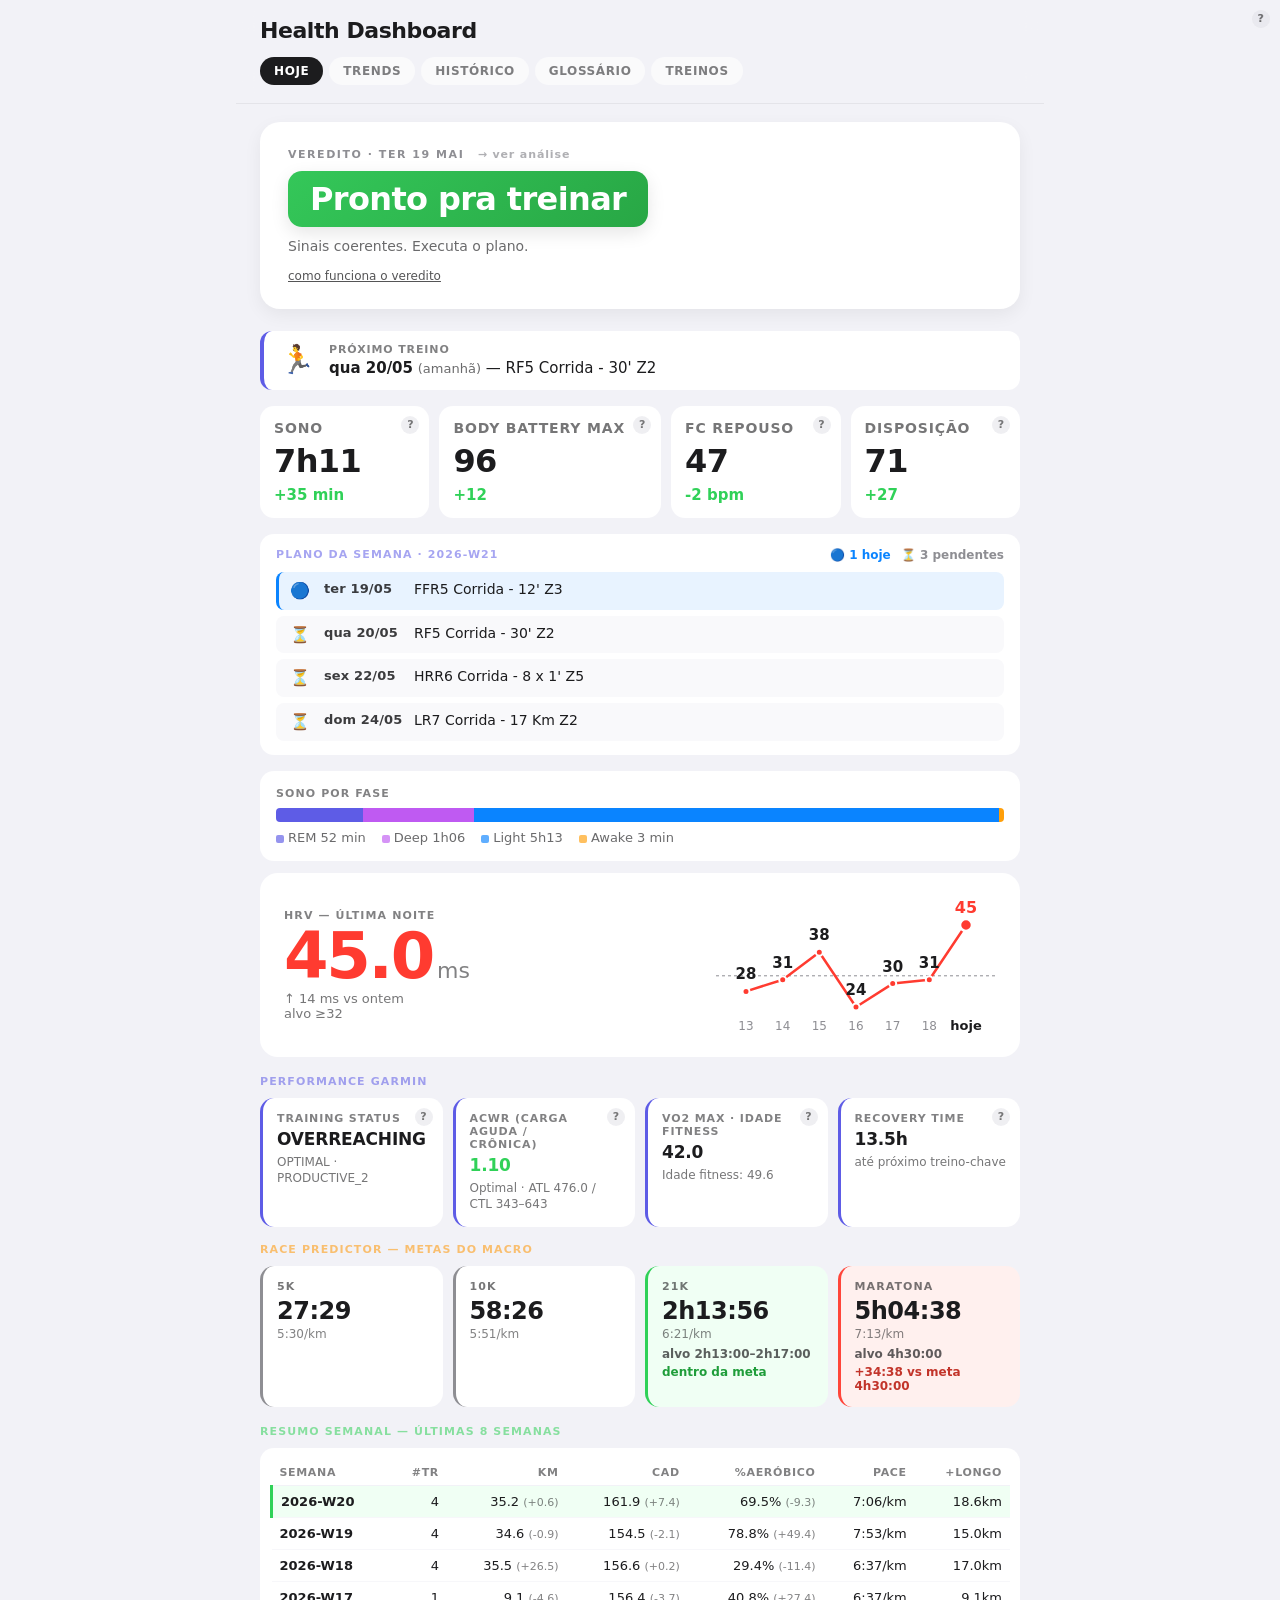
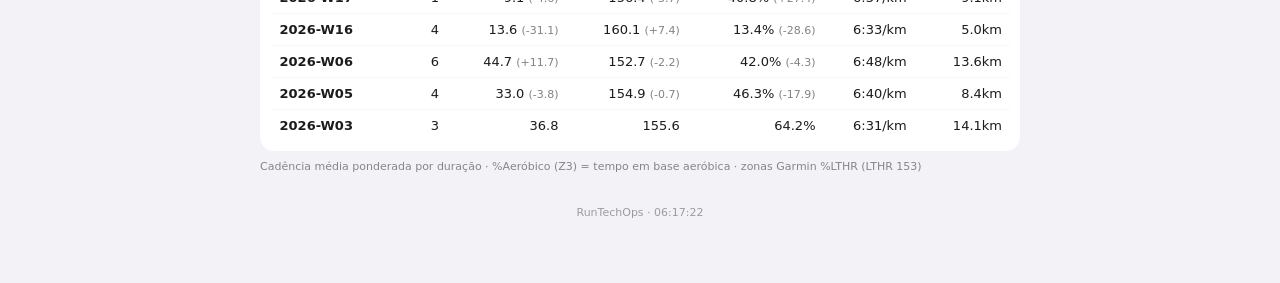
==== commit 2e17644e: "auto: publish diario, dash, atividades (2026-05-19 06:17)" ====
--- a/index.html
+++ b/index.html
@@ -3,7 +3,7 @@
 <head>
 <meta charset="UTF-8">
 <meta name="viewport" content="width=device-width,initial-scale=1">
-<title>Health Dashboard — seg 18 mai</title>
+<title>Health Dashboard — ter 19 mai</title>
 <style>/* === Reset minimo === */
 * { box-sizing: border-box; margin: 0; padding: 0; }
 body {
@@ -1163,11 +1163,11 @@
   <!-- ============ ABA HOJE (default visivel) ============ -->
   <div class="tab-content" id="tab-hoje">
 
-    <div class="verdict amber verdict-clickable" onclick="goToHistorico()">
-      <div class="verdict-label">VEREDITO · SEG 18 MAI <span class="verdict-hint">→ ver análise</span></div>
-      <div class="verdict-headline">Atenção: Prioriza Z2</div>
+    <div class="verdict green verdict-clickable" onclick="goToHistorico()">
+      <div class="verdict-label">VEREDITO · TER 19 MAI <span class="verdict-hint">→ ver análise</span></div>
+      <div class="verdict-headline">Pronto pra treinar</div>
       
-      <div class="verdict-sub">HRV fora do ideal.</div>
+      <div class="verdict-sub">Sinais coerentes. Executa o plano.</div>
       
       <div class="verdict-help-link"><span class="pill-help">?</span> <a href="javascript:goToGlossary('veredito')" onclick="event.stopPropagation()">como funciona o veredito</a></div>
     </div>
@@ -1179,10 +1179,10 @@
       <div class="next-workout-body">
         <div class="next-workout-label">PRÓXIMO TREINO</div>
         <div class="next-workout-line">
-          <strong>ter 19/05</strong>
+          <strong>qua 20/05</strong>
           <span class="next-workout-when">(amanhã)</span>
           
-          — FFR5 Corrida - 12&#39; Z3
+          — RF5 Corrida - 30&#39; Z2
         </div>
       </div>
     </div>
@@ -1193,26 +1193,26 @@
       <div class="pill" onclick="goToGlossary('sono')">
         <span class="pill-help">?</span>
         <div class="pill-label">SONO</div>
-        <div class="pill-value">6h36</div>
-        <div class="pill-delta delta-down">-183 min</div>
+        <div class="pill-value">7h11</div>
+        <div class="pill-delta delta-up">+35 min</div>
       </div>
       <div class="pill" onclick="goToGlossary('body-battery')">
         <span class="pill-help">?</span>
         <div class="pill-label">BODY BATTERY MAX</div>
-        <div class="pill-value">84</div>
+        <div class="pill-value">96</div>
         <div class="pill-delta delta-up">+12</div>
       </div>
       <div class="pill" onclick="goToGlossary('fcrep')">
         <span class="pill-help">?</span>
         <div class="pill-label">FC REPOUSO</div>
-        <div class="pill-value">49</div>
-        <div class="pill-delta delta-up">-1 bpm</div>
+        <div class="pill-value">47</div>
+        <div class="pill-delta delta-up">-2 bpm</div>
       </div>
       <div class="pill" onclick="goToGlossary('disposicao')">
         <span class="pill-help">?</span>
         <div class="pill-label">DISPOSIÇÃO</div>
-        <div class="pill-value">44</div>
-        <div class="pill-delta delta-up">+33</div>
+        <div class="pill-value">71</div>
+        <div class="pill-delta delta-up">+27</div>
       </div>
     </div>
 
@@ -1223,16 +1223,16 @@
         <div class="label-tiny weekplan-title">PLANO DA SEMANA · 2026-W21</div>
         <div class="weekplan-stats">
           
-          
-          
-          <span class="weekplan-stat weekplan-stat-pending">⏳ 4 pendentes</span>
+          <span class="weekplan-stat weekplan-stat-today">🔵 1 hoje</span>
+          
+          <span class="weekplan-stat weekplan-stat-pending">⏳ 3 pendentes</span>
           
         </div>
       </div>
       <div class="weekplan-list">
         
-        <div class="weekplan-row weekplan-pending">
-          <div class="weekplan-status" title="pendente">⏳</div>
+        <div class="weekplan-row weekplan-today">
+          <div class="weekplan-status" title="HOJE">🔵</div>
           <div class="weekplan-date">ter 19/05</div>
           <div class="weekplan-body">
             <div class="weekplan-title-row">FFR5 Corrida - 12&#39; Z3</div>
@@ -1276,15 +1276,15 @@
     <div class="sleep-card">
       <div class="label-tiny">SONO POR FASE</div>
       <div class="sleep-bar">
-        <div class="sleep-rem" style="width:18.7%"></div>
-        <div class="sleep-deep" style="width:21.2%"></div>
-        <div class="sleep-light" style="width:60.1%"></div>
-        <div class="sleep-awake" style="width:0.8%"></div>
+        <div class="sleep-rem" style="width:12.1%"></div>
+        <div class="sleep-deep" style="width:15.3%"></div>
+        <div class="sleep-light" style="width:72.6%"></div>
+        <div class="sleep-awake" style="width:0.7%"></div>
       </div>
       <div class="sleep-legend">
-        <span class="lg-rem">REM 1h14</span>
-        <span class="lg-deep">Deep 1h24</span>
-        <span class="lg-light">Light 3h58</span>
+        <span class="lg-rem">REM 52 min</span>
+        <span class="lg-deep">Deep 1h06</span>
+        <span class="lg-light">Light 5h13</span>
         <span class="lg-awake">Awake 3 min</span>
       </div>
     </div>
@@ -1295,12 +1295,12 @@
       <div>
         <div class="label-tiny">HRV — ÚLTIMA NOITE</div>
         <div class="hero-num-block">
-          <span class="hero-num">31.0</span>
+          <span class="hero-num">45.0</span>
           <span class="hero-unit">ms</span>
         </div>
         <div class="hero-meta">
           
-            <div>↑ 1 ms vs ontem</div>
+            <div>↑ 14 ms vs ontem</div>
           
           <div>alvo ≥32</div>
         </div>
@@ -1308,49 +1308,49 @@
       
       <svg viewBox="0 0 280 140" style="width:280px;height:140px" class="spark-hrv">
         
-        <line class="spark-target" x1="0" y1="65.1" x2="280" y2="65.1"/>
-        
-        <path class="spark-line" d="M30.0,35.9 L66.7,88.6 L103.3,71.0 L140.0,30.0 L176.7,112.0 L213.3,76.9 L250.0,71.0"/>
-        
-          
-            <circle class="spark-dot" cx="30.0" cy="35.9" r="5"/>
-            <text class="spark-value" x="30.0" y="23.9">37</text>
-            <text class="spark-date" x="30.0" y="135">12</text>
-          
-        
-          
-            <circle class="spark-dot" cx="66.7" cy="88.6" r="5"/>
-            <text class="spark-value" x="66.7" y="76.6">28</text>
-            <text class="spark-date" x="66.7" y="135">13</text>
-          
-        
-          
-            <circle class="spark-dot" cx="103.3" cy="71.0" r="5"/>
-            <text class="spark-value" x="103.3" y="59.0">31</text>
-            <text class="spark-date" x="103.3" y="135">14</text>
-          
-        
-          
-            <circle class="spark-dot" cx="140.0" cy="30.0" r="5"/>
-            <text class="spark-value" x="140.0" y="18.0">38</text>
-            <text class="spark-date" x="140.0" y="135">15</text>
-          
-        
-          
-            <circle class="spark-dot" cx="176.7" cy="112.0" r="5"/>
-            <text class="spark-value" x="176.7" y="100.0">24</text>
-            <text class="spark-date" x="176.7" y="135">16</text>
-          
-        
-          
-            <circle class="spark-dot" cx="213.3" cy="76.9" r="5"/>
-            <text class="spark-value" x="213.3" y="64.9">30</text>
-            <text class="spark-date" x="213.3" y="135">17</text>
-          
-        
-          
-            <circle class="spark-dot spark-dot-current" cx="250.0" cy="71.0" r="7"/>
-            <text class="spark-value-current" x="250.0" y="59.0">31</text>
+        <line class="spark-target" x1="0" y1="80.8" x2="280" y2="80.8"/>
+        
+        <path class="spark-line" d="M30.0,96.4 L66.7,84.7 L103.3,57.3 L140.0,112.0 L176.7,88.6 L213.3,84.7 L250.0,30.0"/>
+        
+          
+            <circle class="spark-dot" cx="30.0" cy="96.4" r="5"/>
+            <text class="spark-value" x="30.0" y="84.4">28</text>
+            <text class="spark-date" x="30.0" y="135">13</text>
+          
+        
+          
+            <circle class="spark-dot" cx="66.7" cy="84.7" r="5"/>
+            <text class="spark-value" x="66.7" y="72.7">31</text>
+            <text class="spark-date" x="66.7" y="135">14</text>
+          
+        
+          
+            <circle class="spark-dot" cx="103.3" cy="57.3" r="5"/>
+            <text class="spark-value" x="103.3" y="45.3">38</text>
+            <text class="spark-date" x="103.3" y="135">15</text>
+          
+        
+          
+            <circle class="spark-dot" cx="140.0" cy="112.0" r="5"/>
+            <text class="spark-value" x="140.0" y="100.0">24</text>
+            <text class="spark-date" x="140.0" y="135">16</text>
+          
+        
+          
+            <circle class="spark-dot" cx="176.7" cy="88.6" r="5"/>
+            <text class="spark-value" x="176.7" y="76.6">30</text>
+            <text class="spark-date" x="176.7" y="135">17</text>
+          
+        
+          
+            <circle class="spark-dot" cx="213.3" cy="84.7" r="5"/>
+            <text class="spark-value" x="213.3" y="72.7">31</text>
+            <text class="spark-date" x="213.3" y="135">18</text>
+          
+        
+          
+            <circle class="spark-dot spark-dot-current" cx="250.0" cy="30.0" r="7"/>
+            <text class="spark-value-current" x="250.0" y="18.0">45</text>
             <text class="spark-date-current" x="250.0" y="135">hoje</text>
           
         
@@ -1374,8 +1374,8 @@
         <div class="perf-card perf-card-clickable" onclick="goToGlossary('acwr')">
           <span class="pill-help">?</span>
           <div class="perf-label">ACWR (CARGA AGUDA / CRÔNICA)</div>
-          <div class="perf-value-big perf-acwr-green">1.20</div>
-          <div class="perf-sub">Optimal · ATL 542.0 / CTL 346–649</div>
+          <div class="perf-value-big perf-acwr-green">1.10</div>
+          <div class="perf-sub">Optimal · ATL 476.0 / CTL 343–643</div>
         </div>
 
         <div class="perf-card perf-card-clickable" onclick="goToGlossary('vo2-max')">
@@ -1388,7 +1388,7 @@
         <div class="perf-card perf-card-clickable" onclick="goToGlossary('recovery-time')">
           <span class="pill-help">?</span>
           <div class="perf-label">RECOVERY TIME</div>
-          <div class="perf-value-big">39.8h</div>
+          <div class="perf-value-big">13.5h</div>
           <div class="perf-sub">até próximo treino-chave</div>
         </div>
       </div>
@@ -1399,7 +1399,7 @@
           
           <div class="race-card race-gray">
             <div class="race-label">5K</div>
-            <div class="race-time">27:31</div>
+            <div class="race-time">27:29</div>
             <div class="race-pace">5:30/km</div>
             
             
@@ -1407,7 +1407,7 @@
           
           <div class="race-card race-gray">
             <div class="race-label">10K</div>
-            <div class="race-time">58:28</div>
+            <div class="race-time">58:26</div>
             <div class="race-pace">5:51/km</div>
             
             
@@ -1415,7 +1415,7 @@
           
           <div class="race-card race-green">
             <div class="race-label">21K</div>
-            <div class="race-time">2h13:57</div>
+            <div class="race-time">2h13:56</div>
             <div class="race-pace">6:21/km</div>
             <div class="race-target">alvo 2h13:00–2h17:00</div>
             <div class="race-delta">dentro da meta</div>
@@ -1423,10 +1423,10 @@
           
           <div class="race-card race-red">
             <div class="race-label">MARATONA</div>
-            <div class="race-time">5h04:17</div>
+            <div class="race-time">5h04:38</div>
             <div class="race-pace">7:13/km</div>
             <div class="race-target">alvo 4h30:00</div>
-            <div class="race-delta">+34:17 vs meta 4h30:00</div>
+            <div class="race-delta">+34:38 vs meta 4h30:00</div>
           </div>
           
         </div>
@@ -1555,54 +1555,54 @@
     <div class="trend-card">
       <div class="trend-card-head">
         <div class="label-tiny" style="color:#ff3b30">HRV OVERNIGHT</div>
-        <div class="trend-meta">média 31 · alvo ≥32 · atual 31</div>
+        <div class="trend-meta">média 32 · alvo ≥32 · atual 45</div>
       </div>
       
       <svg viewBox="0 0 600 220" style="width:100%;height:220px" class="spark-hrv">
         
-        <line class="spark-target" x1="0" y1="105.1" x2="600" y2="105.1"/>
-        
-        <path class="spark-line" d="M44.0,65.9 L129.3,136.6 L214.7,113.0 L300.0,58.0 L385.3,168.0 L470.7,120.9 L556.0,113.0"/>
-        
-          
-            <circle class="spark-dot" cx="44.0" cy="65.9" r="6"/>
-            <text class="spark-value" x="44.0" y="43.900000000000006">37</text>
-            <text class="spark-date" x="44.0" y="208">ter 12</text>
-          
-        
-          
-            <circle class="spark-dot" cx="129.3" cy="136.6" r="6"/>
-            <text class="spark-value" x="129.3" y="114.6">28</text>
-            <text class="spark-date" x="129.3" y="208">qua 13</text>
-          
-        
-          
-            <circle class="spark-dot" cx="214.7" cy="113.0" r="6"/>
-            <text class="spark-value" x="214.7" y="91.0">31</text>
-            <text class="spark-date" x="214.7" y="208">qui 14</text>
-          
-        
-          
-            <circle class="spark-dot" cx="300.0" cy="58.0" r="6"/>
-            <text class="spark-value" x="300.0" y="36.0">38</text>
-            <text class="spark-date" x="300.0" y="208">sex 15</text>
-          
-        
-          
-            <circle class="spark-dot" cx="385.3" cy="168.0" r="6"/>
-            <text class="spark-value" x="385.3" y="146.0">24</text>
-            <text class="spark-date" x="385.3" y="208">sáb 16</text>
-          
-        
-          
-            <circle class="spark-dot" cx="470.7" cy="120.9" r="6"/>
-            <text class="spark-value" x="470.7" y="98.9">30</text>
-            <text class="spark-date" x="470.7" y="208">dom 17</text>
-          
-        
-          
-            <circle class="spark-dot spark-dot-current" cx="556.0" cy="113.0" r="9"/>
-            <text class="spark-value-current" x="556.0" y="91.0">31</text>
+        <line class="spark-target" x1="0" y1="126.1" x2="600" y2="126.1"/>
+        
+        <path class="spark-line" d="M44.0,147.0 L129.3,131.3 L214.7,94.7 L300.0,168.0 L385.3,136.6 L470.7,131.3 L556.0,58.0"/>
+        
+          
+            <circle class="spark-dot" cx="44.0" cy="147.0" r="6"/>
+            <text class="spark-value" x="44.0" y="125.0">28</text>
+            <text class="spark-date" x="44.0" y="208">qua 13</text>
+          
+        
+          
+            <circle class="spark-dot" cx="129.3" cy="131.3" r="6"/>
+            <text class="spark-value" x="129.3" y="109.30000000000001">31</text>
+            <text class="spark-date" x="129.3" y="208">qui 14</text>
+          
+        
+          
+            <circle class="spark-dot" cx="214.7" cy="94.7" r="6"/>
+            <text class="spark-value" x="214.7" y="72.7">38</text>
+            <text class="spark-date" x="214.7" y="208">sex 15</text>
+          
+        
+          
+            <circle class="spark-dot" cx="300.0" cy="168.0" r="6"/>
+            <text class="spark-value" x="300.0" y="146.0">24</text>
+            <text class="spark-date" x="300.0" y="208">sáb 16</text>
+          
+        
+          
+            <circle class="spark-dot" cx="385.3" cy="136.6" r="6"/>
+            <text class="spark-value" x="385.3" y="114.6">30</text>
+            <text class="spark-date" x="385.3" y="208">dom 17</text>
+          
+        
+          
+            <circle class="spark-dot" cx="470.7" cy="131.3" r="6"/>
+            <text class="spark-value" x="470.7" y="109.30000000000001">31</text>
+            <text class="spark-date" x="470.7" y="208">seg 18</text>
+          
+        
+          
+            <circle class="spark-dot spark-dot-current" cx="556.0" cy="58.0" r="9"/>
+            <text class="spark-value-current" x="556.0" y="36.0">45</text>
             <text class="spark-date-current" x="556.0" y="208">hoje</text>
           
         
@@ -1613,54 +1613,54 @@
     <div class="trend-card">
       <div class="trend-card-head">
         <div class="label-tiny" style="color:#0a84ff">SONO</div>
-        <div class="trend-meta">média 7h29 · alvo ≥8h · atual 6h36</div>
+        <div class="trend-meta">média 7h26 · alvo ≥8h · atual 7h11</div>
       </div>
       
       <svg viewBox="0 0 600 220" style="width:100%;height:220px" class="spark-sleep">
         
         <line class="spark-target" x1="0" y1="108.2" x2="600" y2="108.2"/>
         
-        <path class="spark-line" d="M44.0,124.9 L129.3,132.0 L214.7,127.4 L300.0,107.7 L385.3,168.0 L470.7,58.0 L556.0,150.8"/>
-        
-          
-            <circle class="spark-dot" cx="44.0" cy="124.9" r="6"/>
-            <text class="spark-value" x="44.0" y="102.9">7h27</text>
-            <text class="spark-date" x="44.0" y="208">ter 12</text>
-          
-        
-          
-            <circle class="spark-dot" cx="129.3" cy="132.0" r="6"/>
-            <text class="spark-value" x="129.3" y="110.0">7h13</text>
-            <text class="spark-date" x="129.3" y="208">qua 13</text>
-          
-        
-          
-            <circle class="spark-dot" cx="214.7" cy="127.4" r="6"/>
-            <text class="spark-value" x="214.7" y="105.4">7h22</text>
-            <text class="spark-date" x="214.7" y="208">qui 14</text>
-          
-        
-          
-            <circle class="spark-dot" cx="300.0" cy="107.7" r="6"/>
-            <text class="spark-value" x="300.0" y="85.7">8h01</text>
-            <text class="spark-date" x="300.0" y="208">sex 15</text>
-          
-        
-          
-            <circle class="spark-dot" cx="385.3" cy="168.0" r="6"/>
-            <text class="spark-value" x="385.3" y="146.0">6h02</text>
-            <text class="spark-date" x="385.3" y="208">sáb 16</text>
-          
-        
-          
-            <circle class="spark-dot" cx="470.7" cy="58.0" r="6"/>
-            <text class="spark-value" x="470.7" y="36.0">9h39</text>
-            <text class="spark-date" x="470.7" y="208">dom 17</text>
-          
-        
-          
-            <circle class="spark-dot spark-dot-current" cx="556.0" cy="150.8" r="9"/>
-            <text class="spark-value-current" x="556.0" y="128.8">6h36</text>
+        <path class="spark-line" d="M44.0,132.0 L129.3,127.4 L214.7,107.7 L300.0,168.0 L385.3,58.0 L470.7,150.8 L556.0,133.0"/>
+        
+          
+            <circle class="spark-dot" cx="44.0" cy="132.0" r="6"/>
+            <text class="spark-value" x="44.0" y="110.0">7h13</text>
+            <text class="spark-date" x="44.0" y="208">qua 13</text>
+          
+        
+          
+            <circle class="spark-dot" cx="129.3" cy="127.4" r="6"/>
+            <text class="spark-value" x="129.3" y="105.4">7h22</text>
+            <text class="spark-date" x="129.3" y="208">qui 14</text>
+          
+        
+          
+            <circle class="spark-dot" cx="214.7" cy="107.7" r="6"/>
+            <text class="spark-value" x="214.7" y="85.7">8h01</text>
+            <text class="spark-date" x="214.7" y="208">sex 15</text>
+          
+        
+          
+            <circle class="spark-dot" cx="300.0" cy="168.0" r="6"/>
+            <text class="spark-value" x="300.0" y="146.0">6h02</text>
+            <text class="spark-date" x="300.0" y="208">sáb 16</text>
+          
+        
+          
+            <circle class="spark-dot" cx="385.3" cy="58.0" r="6"/>
+            <text class="spark-value" x="385.3" y="36.0">9h39</text>
+            <text class="spark-date" x="385.3" y="208">dom 17</text>
+          
+        
+          
+            <circle class="spark-dot" cx="470.7" cy="150.8" r="6"/>
+            <text class="spark-value" x="470.7" y="128.8">6h36</text>
+            <text class="spark-date" x="470.7" y="208">seg 18</text>
+          
+        
+          
+            <circle class="spark-dot spark-dot-current" cx="556.0" cy="133.0" r="9"/>
+            <text class="spark-value-current" x="556.0" y="111.0">7h11</text>
             <text class="spark-date-current" x="556.0" y="208">hoje</text>
           
         
@@ -1671,54 +1671,54 @@
     <div class="trend-card">
       <div class="trend-card-head">
         <div class="label-tiny" style="color:#bf5af2">BODY BATTERY MAX</div>
-        <div class="trend-meta">média 78 · alvo ≥70 · atual 84</div>
+        <div class="trend-meta">média 78 · alvo ≥70 · atual 96</div>
       </div>
       
       <svg viewBox="0 0 600 220" style="width:100%;height:220px" class="spark-bb">
         
         <line class="spark-target" x1="0" y1="121.6" x2="600" y2="121.6"/>
         
-        <path class="spark-line" d="M44.0,58.0 L129.3,116.7 L214.7,84.9 L300.0,75.1 L385.3,168.0 L470.7,116.7 L556.0,87.3"/>
-        
-          
-            <circle class="spark-dot" cx="44.0" cy="58.0" r="6"/>
-            <text class="spark-value" x="44.0" y="36.0">96</text>
-            <text class="spark-date" x="44.0" y="208">ter 12</text>
-          
-        
-          
-            <circle class="spark-dot" cx="129.3" cy="116.7" r="6"/>
-            <text class="spark-value" x="129.3" y="94.7">72</text>
-            <text class="spark-date" x="129.3" y="208">qua 13</text>
-          
-        
-          
-            <circle class="spark-dot" cx="214.7" cy="84.9" r="6"/>
-            <text class="spark-value" x="214.7" y="62.900000000000006">85</text>
-            <text class="spark-date" x="214.7" y="208">qui 14</text>
-          
-        
-          
-            <circle class="spark-dot" cx="300.0" cy="75.1" r="6"/>
-            <text class="spark-value" x="300.0" y="53.099999999999994">89</text>
-            <text class="spark-date" x="300.0" y="208">sex 15</text>
-          
-        
-          
-            <circle class="spark-dot" cx="385.3" cy="168.0" r="6"/>
-            <text class="spark-value" x="385.3" y="146.0">51</text>
-            <text class="spark-date" x="385.3" y="208">sáb 16</text>
-          
-        
-          
-            <circle class="spark-dot" cx="470.7" cy="116.7" r="6"/>
-            <text class="spark-value" x="470.7" y="94.7">72</text>
-            <text class="spark-date" x="470.7" y="208">dom 17</text>
-          
-        
-          
-            <circle class="spark-dot spark-dot-current" cx="556.0" cy="87.3" r="9"/>
-            <text class="spark-value-current" x="556.0" y="65.3">84</text>
+        <path class="spark-line" d="M44.0,116.7 L129.3,84.9 L214.7,75.1 L300.0,168.0 L385.3,116.7 L470.7,87.3 L556.0,58.0"/>
+        
+          
+            <circle class="spark-dot" cx="44.0" cy="116.7" r="6"/>
+            <text class="spark-value" x="44.0" y="94.7">72</text>
+            <text class="spark-date" x="44.0" y="208">qua 13</text>
+          
+        
+          
+            <circle class="spark-dot" cx="129.3" cy="84.9" r="6"/>
+            <text class="spark-value" x="129.3" y="62.900000000000006">85</text>
+            <text class="spark-date" x="129.3" y="208">qui 14</text>
+          
+        
+          
+            <circle class="spark-dot" cx="214.7" cy="75.1" r="6"/>
+            <text class="spark-value" x="214.7" y="53.099999999999994">89</text>
+            <text class="spark-date" x="214.7" y="208">sex 15</text>
+          
+        
+          
+            <circle class="spark-dot" cx="300.0" cy="168.0" r="6"/>
+            <text class="spark-value" x="300.0" y="146.0">51</text>
+            <text class="spark-date" x="300.0" y="208">sáb 16</text>
+          
+        
+          
+            <circle class="spark-dot" cx="385.3" cy="116.7" r="6"/>
+            <text class="spark-value" x="385.3" y="94.7">72</text>
+            <text class="spark-date" x="385.3" y="208">dom 17</text>
+          
+        
+          
+            <circle class="spark-dot" cx="470.7" cy="87.3" r="6"/>
+            <text class="spark-value" x="470.7" y="65.3">84</text>
+            <text class="spark-date" x="470.7" y="208">seg 18</text>
+          
+        
+          
+            <circle class="spark-dot spark-dot-current" cx="556.0" cy="58.0" r="9"/>
+            <text class="spark-value-current" x="556.0" y="36.0">96</text>
             <text class="spark-date-current" x="556.0" y="208">hoje</text>
           
         
@@ -1729,54 +1729,54 @@
     <div class="trend-card">
       <div class="trend-card-head">
         <div class="label-tiny" style="color:#30d158">FC REPOUSO</div>
-        <div class="trend-meta">média 49 · alvo ~49 · atual 49</div>
+        <div class="trend-meta">média 49 · alvo ~49 · atual 47</div>
       </div>
       
       <svg viewBox="0 0 600 220" style="width:100%;height:220px" class="spark-fcrep">
         
-        <line class="spark-target" x1="0" y1="113.0" x2="600" y2="113.0"/>
-        
-        <path class="spark-line" d="M44.0,168.0 L129.3,113.0 L214.7,113.0 L300.0,131.3 L385.3,58.0 L470.7,94.7 L556.0,113.0"/>
-        
-          
-            <circle class="spark-dot" cx="44.0" cy="168.0" r="6"/>
-            <text class="spark-value" x="44.0" y="146.0">46</text>
-            <text class="spark-date" x="44.0" y="208">ter 12</text>
-          
-        
-          
-            <circle class="spark-dot" cx="129.3" cy="113.0" r="6"/>
-            <text class="spark-value" x="129.3" y="91.0">49</text>
-            <text class="spark-date" x="129.3" y="208">qua 13</text>
-          
-        
-          
-            <circle class="spark-dot" cx="214.7" cy="113.0" r="6"/>
-            <text class="spark-value" x="214.7" y="91.0">49</text>
-            <text class="spark-date" x="214.7" y="208">qui 14</text>
-          
-        
-          
-            <circle class="spark-dot" cx="300.0" cy="131.3" r="6"/>
-            <text class="spark-value" x="300.0" y="109.30000000000001">48</text>
-            <text class="spark-date" x="300.0" y="208">sex 15</text>
-          
-        
-          
-            <circle class="spark-dot" cx="385.3" cy="58.0" r="6"/>
-            <text class="spark-value" x="385.3" y="36.0">52</text>
-            <text class="spark-date" x="385.3" y="208">sáb 16</text>
-          
-        
-          
-            <circle class="spark-dot" cx="470.7" cy="94.7" r="6"/>
-            <text class="spark-value" x="470.7" y="72.7">50</text>
-            <text class="spark-date" x="470.7" y="208">dom 17</text>
-          
-        
-          
-            <circle class="spark-dot spark-dot-current" cx="556.0" cy="113.0" r="9"/>
-            <text class="spark-value-current" x="556.0" y="91.0">49</text>
+        <line class="spark-target" x1="0" y1="124.0" x2="600" y2="124.0"/>
+        
+        <path class="spark-line" d="M44.0,124.0 L129.3,124.0 L214.7,146.0 L300.0,58.0 L385.3,102.0 L470.7,124.0 L556.0,168.0"/>
+        
+          
+            <circle class="spark-dot" cx="44.0" cy="124.0" r="6"/>
+            <text class="spark-value" x="44.0" y="102.0">49</text>
+            <text class="spark-date" x="44.0" y="208">qua 13</text>
+          
+        
+          
+            <circle class="spark-dot" cx="129.3" cy="124.0" r="6"/>
+            <text class="spark-value" x="129.3" y="102.0">49</text>
+            <text class="spark-date" x="129.3" y="208">qui 14</text>
+          
+        
+          
+            <circle class="spark-dot" cx="214.7" cy="146.0" r="6"/>
+            <text class="spark-value" x="214.7" y="124.0">48</text>
+            <text class="spark-date" x="214.7" y="208">sex 15</text>
+          
+        
+          
+            <circle class="spark-dot" cx="300.0" cy="58.0" r="6"/>
+            <text class="spark-value" x="300.0" y="36.0">52</text>
+            <text class="spark-date" x="300.0" y="208">sáb 16</text>
+          
+        
+          
+            <circle class="spark-dot" cx="385.3" cy="102.0" r="6"/>
+            <text class="spark-value" x="385.3" y="80.0">50</text>
+            <text class="spark-date" x="385.3" y="208">dom 17</text>
+          
+        
+          
+            <circle class="spark-dot" cx="470.7" cy="124.0" r="6"/>
+            <text class="spark-value" x="470.7" y="102.0">49</text>
+            <text class="spark-date" x="470.7" y="208">seg 18</text>
+          
+        
+          
+            <circle class="spark-dot spark-dot-current" cx="556.0" cy="168.0" r="9"/>
+            <text class="spark-value-current" x="556.0" y="146.0">47</text>
             <text class="spark-date-current" x="556.0" y="208">hoje</text>
           
         
@@ -1787,54 +1787,54 @@
     <div class="trend-card">
       <div class="trend-card-head">
         <div class="label-tiny" style="color:#ff9500">DISPOSIÇÃO</div>
-        <div class="trend-meta">média 48 · alvo ≥65 · atual 44</div>
+        <div class="trend-meta">média 49 · alvo ≥65 · atual 71</div>
       </div>
       
       <svg viewBox="0 0 600 220" style="width:100%;height:220px" class="spark-ready">
         
         <line class="spark-target" x1="0" y1="79.1" x2="600" y2="79.1"/>
         
-        <path class="spark-line" d="M44.0,79.1 L129.3,64.0 L214.7,58.0 L300.0,89.6 L385.3,168.0 L470.7,160.5 L556.0,110.7"/>
-        
-          
-            <circle class="spark-dot" cx="44.0" cy="79.1" r="6"/>
-            <text class="spark-value" x="44.0" y="57.099999999999994">65</text>
-            <text class="spark-date" x="44.0" y="208">ter 12</text>
-          
-        
-          
-            <circle class="spark-dot" cx="129.3" cy="64.0" r="6"/>
-            <text class="spark-value" x="129.3" y="42.0">75</text>
-            <text class="spark-date" x="129.3" y="208">qua 13</text>
-          
-        
-          
-            <circle class="spark-dot" cx="214.7" cy="58.0" r="6"/>
-            <text class="spark-value" x="214.7" y="36.0">79</text>
-            <text class="spark-date" x="214.7" y="208">qui 14</text>
-          
-        
-          
-            <circle class="spark-dot" cx="300.0" cy="89.6" r="6"/>
-            <text class="spark-value" x="300.0" y="67.6">58</text>
-            <text class="spark-date" x="300.0" y="208">sex 15</text>
-          
-        
-          
-            <circle class="spark-dot" cx="385.3" cy="168.0" r="6"/>
-            <text class="spark-value" x="385.3" y="146.0">6</text>
-            <text class="spark-date" x="385.3" y="208">sáb 16</text>
-          
-        
-          
-            <circle class="spark-dot" cx="470.7" cy="160.5" r="6"/>
-            <text class="spark-value" x="470.7" y="138.5">11</text>
-            <text class="spark-date" x="470.7" y="208">dom 17</text>
-          
-        
-          
-            <circle class="spark-dot spark-dot-current" cx="556.0" cy="110.7" r="9"/>
-            <text class="spark-value-current" x="556.0" y="88.7">44</text>
+        <path class="spark-line" d="M44.0,64.0 L129.3,58.0 L214.7,89.6 L300.0,168.0 L385.3,160.5 L470.7,110.7 L556.0,70.1"/>
+        
+          
+            <circle class="spark-dot" cx="44.0" cy="64.0" r="6"/>
+            <text class="spark-value" x="44.0" y="42.0">75</text>
+            <text class="spark-date" x="44.0" y="208">qua 13</text>
+          
+        
+          
+            <circle class="spark-dot" cx="129.3" cy="58.0" r="6"/>
+            <text class="spark-value" x="129.3" y="36.0">79</text>
+            <text class="spark-date" x="129.3" y="208">qui 14</text>
+          
+        
+          
+            <circle class="spark-dot" cx="214.7" cy="89.6" r="6"/>
+            <text class="spark-value" x="214.7" y="67.6">58</text>
+            <text class="spark-date" x="214.7" y="208">sex 15</text>
+          
+        
+          
+            <circle class="spark-dot" cx="300.0" cy="168.0" r="6"/>
+            <text class="spark-value" x="300.0" y="146.0">6</text>
+            <text class="spark-date" x="300.0" y="208">sáb 16</text>
+          
+        
+          
+            <circle class="spark-dot" cx="385.3" cy="160.5" r="6"/>
+            <text class="spark-value" x="385.3" y="138.5">11</text>
+            <text class="spark-date" x="385.3" y="208">dom 17</text>
+          
+        
+          
+            <circle class="spark-dot" cx="470.7" cy="110.7" r="6"/>
+            <text class="spark-value" x="470.7" y="88.7">44</text>
+            <text class="spark-date" x="470.7" y="208">seg 18</text>
+          
+        
+          
+            <circle class="spark-dot spark-dot-current" cx="556.0" cy="70.1" r="9"/>
+            <text class="spark-value-current" x="556.0" y="48.099999999999994">71</text>
             <text class="spark-date-current" x="556.0" y="208">hoje</text>
           
         
@@ -1872,6 +1872,16 @@
         </thead>
         <tbody>
           
+          <tr data-date="2026-05-19" onclick="jumpToJournal(this.dataset.date)">
+            <td>19/05/2026</td>
+            <td class="cell-green">45</td>
+            <td>7h11</td>
+            <td class="cell-green">96</td>
+            <td class="cell-green">47</td>
+            <td>71</td>
+            <td class="cell-green">Pronto pra treinar</td>
+          </tr>
+          
           <tr data-date="2026-05-18" onclick="jumpToJournal(this.dataset.date)">
             <td>18/05/2026</td>
             <td class="cell-amber">31</td>
@@ -2027,11 +2037,106 @@
       
         
         <!-- Hoje (ou ultimo dia) — expandido por padrao -->
-        <article class="journal-card journal-today" id="journal-2026-05-18">
+        <article class="journal-card journal-today" id="journal-2026-05-19">
           <div class="journal-header">
+            <div class="journal-date">19/05/2026</div>
+            <div class="journal-day">ter 19 mai</div>
+          </div>
+          
+          <div class="journal-content"><h1>Diário 2026-05-19 (ter)</h1>
+<!-- DASH_AUTO_START -->
+<h2>Reportagem matinal</h2>
+<p><em>Auto-gerado por <code>dash_today.py</code> em 06:17 de ter 19 mai.</em></p>
+<div class="md-table-wrap"><table>
+<thead>
+<tr>
+<th>Métrica</th>
+<th>Valor</th>
+<th>Δ vs ontem</th>
+</tr>
+</thead>
+<tbody>
+<tr>
+<td>HRV overnight</td>
+<td><strong>45 ms</strong></td>
+<td>+14 ⬆</td>
+</tr>
+<tr>
+<td>BB max / min</td>
+<td><strong>96 / 52</strong></td>
+<td>+12 ⬆</td>
+</tr>
+<tr>
+<td>FCrep</td>
+<td><strong>47 bpm</strong></td>
+<td>−2 ⬇</td>
+</tr>
+<tr>
+<td>Sleep Score</td>
+<td><strong>82</strong></td>
+<td>—</td>
+</tr>
+<tr>
+<td>Sono total</td>
+<td><strong>7h11</strong></td>
+<td>+35 ⬆</td>
+</tr>
+<tr>
+<td>REM</td>
+<td><strong>52 min</strong></td>
+<td>—</td>
+</tr>
+<tr>
+<td>Deep</td>
+<td><strong>1h06</strong></td>
+<td>—</td>
+</tr>
+<tr>
+<td>Light</td>
+<td><strong>5h13</strong></td>
+<td>—</td>
+</tr>
+<tr>
+<td>Awake</td>
+<td><strong>3 min</strong></td>
+<td>—</td>
+</tr>
+<tr>
+<td>Stress avg / max</td>
+<td><strong>14 / 33</strong></td>
+<td>—</td>
+</tr>
+<tr>
+<td>Disposição (Garmin Readiness)</td>
+<td><strong>71</strong></td>
+<td>+27 ⬆</td>
+</tr>
+</tbody>
+</table></div>
+<h3>Veredito automático</h3>
+<p>🟢 <strong>Pronto pra treinar</strong> (score 0)</p>
+<p><em>Sinais coerentes. Executa o plano.</em></p>
+<!-- DASH_AUTO_END -->
+
+<h2>O que aconteceu</h2>
+<p><em>(análise pendente — adicionar contexto: como dormiu, sintomas, eventos do dia anterior, sensações ao acordar)</em></p>
+<h2>Decisão / Veredito</h2>
+<p><em>(análise pendente — alinhar com plano da semana, gates de HRV/BB, decisão de treino)</em></p>
+<h2>Pendências</h2>
+<ul>
+<li>[ ] <em>(adicionar tarefas/promessas do dia)</em></li>
+</ul></div>
+          
+        </article>
+        
+      
+        
+        <!-- Dias anteriores — colapsados por padrao via <details> (HTML nativo, sem JS) -->
+        <details class="journal-card journal-past" id="journal-2026-05-18">
+          <summary class="journal-header">
             <div class="journal-date">18/05/2026</div>
             <div class="journal-day">seg 18 mai</div>
-          </div>
+          </summary>
           
           <div class="journal-content"><h1>Diário 2026-05-18 (seg)</h1>
 <!-- DASH_AUTO_START -->
@@ -2294,7 +2399,7 @@
 - Liberação pra abrir treino-corrida da W21 com tudo</p>
 <p><strong>Decisão registrada.</strong> Boa execução do princípio "ouvir o corpo + ouvir os dados".</p></div>
           
-        </article>
+        </details>
         
       
         
@@ -7352,7 +7457,7 @@
 
   
 
-  <div class="footer">RunTechOps · 21:38:25</div>
+  <div class="footer">RunTechOps · 06:17:22</div>
 </div>
 
 <script>
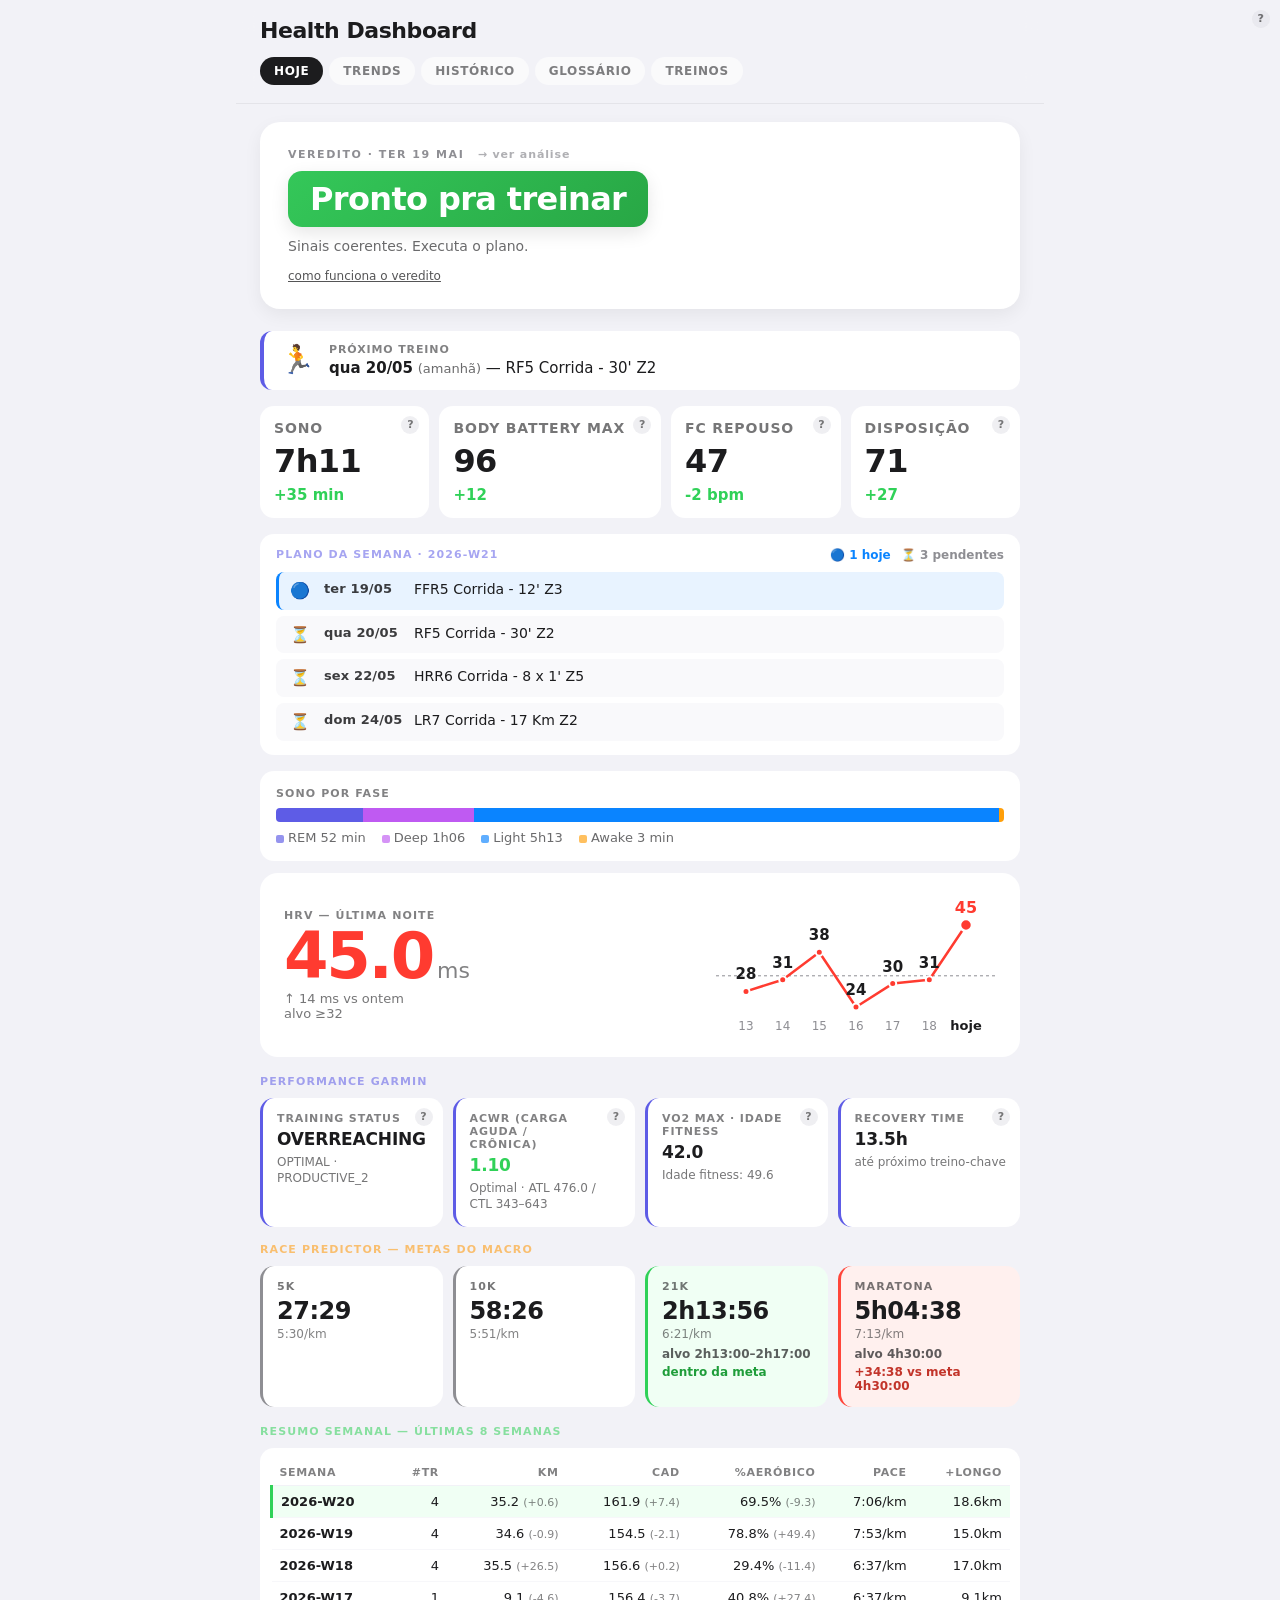
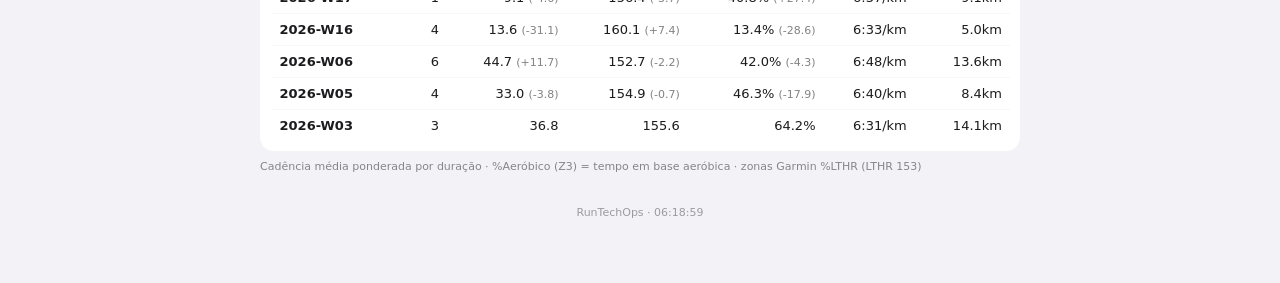
==== commit bb7a4bbd: "auto: publish diario, dash, atividades (2026-05-19 06:19)" ====
--- a/index.html
+++ b/index.html
@@ -2046,7 +2046,7 @@
           <div class="journal-content"><h1>Diário 2026-05-19 (ter)</h1>
 <!-- DASH_AUTO_START -->
 <h2>Reportagem matinal</h2>
-<p><em>Auto-gerado por <code>dash_today.py</code> em 06:17 de ter 19 mai.</em></p>
+<p><em>Auto-gerado por <code>dash_today.py</code> em 06:18 de ter 19 mai.</em></p>
 <div class="md-table-wrap"><table>
 <thead>
 <tr>
@@ -2119,12 +2119,93 @@
 <!-- DASH_AUTO_END -->
 
 <h2>O que aconteceu</h2>
-<p><em>(análise pendente — adicionar contexto: como dormiu, sintomas, eventos do dia anterior, sensações ao acordar)</em></p>
+<ul>
+<li><strong>Recovery completa do OVERREACHING de ontem.</strong> Quadro fisiológico <strong>virou todo verde</strong>, com salto significativo em todas as métricas-chave.</li>
+<li><strong>HRV 45 (+14)</strong> — não só cravou o alvo 32, <strong>passou em 13 pontos</strong>. Trajetória 24 (sáb) → 30 (dom) → 31 (seg) → <strong>45 (hoje)</strong> mostra o sistema autonômico estourando pra cima depois da semana pesada + alongamento/mobilidade de ontem.</li>
+<li><strong>BB max 96 (+12)</strong> — quase tudo. Praticamente full battery.</li>
+<li><strong>FCrep 47 (−2 vs baseline 49)</strong> — abaixo da baseline. Sinal <strong>forte</strong> de recovery profunda.</li>
+<li><strong>Sono 7h11</strong> com <strong>Awake só 3 min</strong> e Deep 1h06 — qualidade alta de novo. REM 52min foi mais curto que a média, mas com Deep bom e Awake mínimo, é troca aceitável.</li>
+<li><strong>Disposição 71 (+27)</strong> — saltou. Reflete recovery autonômica + Recovery Time caindo.</li>
+<li><strong>Sem treino reportado hoje</strong> — análise PATH B.</li>
+<li><strong>Decisão de ontem (alongamento+mobilidade+upper leve em vez de Sessão A pesada) validada pelos dados.</strong> A combinação "ouvir o corpo + ouvir os dados" funcionou exatamente como planejada.</li>
+</ul>
 <h2>Decisão / Veredito</h2>
-<p><em>(análise pendente — alinhar com plano da semana, gates de HRV/BB, decisão de treino)</em></p>
+<h3>Quadro fisiológico vs gates</h3>
+<div class="md-table-wrap"><table>
+<thead>
+<tr>
+<th>Métrica</th>
+<th>Valor</th>
+<th>Gate</th>
+<th>Status</th>
+</tr>
+</thead>
+<tbody>
+<tr>
+<td>HRV</td>
+<td><strong>45</strong></td>
+<td>≥32</td>
+<td>✅✅ +13 acima</td>
+</tr>
+<tr>
+<td>BB max</td>
+<td><strong>96</strong></td>
+<td>≥70</td>
+<td>✅✅ no teto</td>
+</tr>
+<tr>
+<td>FCrep</td>
+<td><strong>47</strong></td>
+<td>≤52</td>
+<td>✅ −2 abaixo da baseline</td>
+</tr>
+<tr>
+<td>Sono</td>
+<td><strong>7h11</strong></td>
+<td>≥7h30</td>
+<td>⚠️ −19 min (mas qualidade alta)</td>
+</tr>
+<tr>
+<td>Veredito auto</td>
+<td>🟢 score 0</td>
+<td>—</td>
+<td>luz verde</td>
+</tr>
+</tbody>
+</table></div>
+<p><strong>5/5 verde. Sistema 100% pronto pra abrir treino-corrida da W21.</strong></p>
+<h3>Implicações pra Training Status (esperar Garmin atualizar)</h3>
+<p>Com HRV 45 + BB 96 + FCrep 47 + ACWR provavelmente caindo (sem treino ontem):<br />
+- <strong>Training Status deve sair de OVERREACHING</strong> (provável MAINTAINING ou PRODUCTIVE)<br />
+- <strong>Recovery Time deve ter caído pra &lt;10h</strong> (ontem estava 39.8h)<br />
+- ACWR deve estar voltando pra faixa OPTIMAL (0.8-1.3) com o ATL descansando</p>
+<h3>Recomendação CONCRETA pra hoje</h3>
+<p><strong>Hoje é terça</strong> — rotina semanal:</p>
+<ol>
+<li><strong>Rodar <code>python scheduled_workouts.py</code></strong> pra puxar plano W21 do calendário Garmin</li>
+<li><strong>Treino-corrida liberado</strong> com tudo. Se houver sessão prescrita pra hoje (provável FFR ou RRe abertura da semana), executar normalmente</li>
+<li><strong>Hidratação 4 L</strong> continua (carga residual ainda processando)</li>
+<li><strong>Carbo nas refeições</strong> pra repor glicogênio (BB 96 sugere reserva boa, manter)</li>
+</ol>
+<h3>Reflexão sobre o ciclo W20→W21</h3>
+<p>A W20 fechou com:<br />
+- LR de 18.6km com <strong>cadência 164.6 (alta da temporada)</strong><br />
+- HRR4 + FFR4 + RRe5 dentro do prescrito<br />
+- Refactor de zonas Garmin %LTHR<br />
+- Decisão estratégica das meias como "longões de luxo"<br />
+- Recalibração da meta da maratona pra <strong>4h30</strong> (decidida ontem 18/05)</p>
+<p>A W21 abre com:<br />
+- Sistema fisiológico em alta absoluta<br />
+- Quadro mental claro (meta calibrada, sem ansiedade de 4h00)<br />
+- Cadência consolidando-se (próximo LR vai testar replicação em outro contexto)</p>
+<p><strong>Esse é o melhor estado de abertura de semana desde 04/05.</strong> Aproveita.</p>
 <h2>Pendências</h2>
 <ul>
-<li>[ ] <em>(adicionar tarefas/promessas do dia)</em></li>
+<li>[ ] <strong>Rodar <code>python scheduled_workouts.py</code></strong> pra puxar W21 (rotina semanal de terça)</li>
+<li>[ ] Se houver treino prescrito hoje, executar normalmente + reportar via <code>lastrun.py</code></li>
+<li>[ ] Hidratação 4 L</li>
+<li>[ ] Sono ≥7h30 hoje (faltou 19 min na noite passada, é só ajustar 30 min)</li>
+<li>[ ] Monitorar Training Status — confirmar saída de OVERREACHING ao longo do dia</li>
 </ul></div>
           
         </article>
@@ -7457,7 +7538,7 @@
 
   
 
-  <div class="footer">RunTechOps · 06:17:22</div>
+  <div class="footer">RunTechOps · 06:18:59</div>
 </div>
 
 <script>
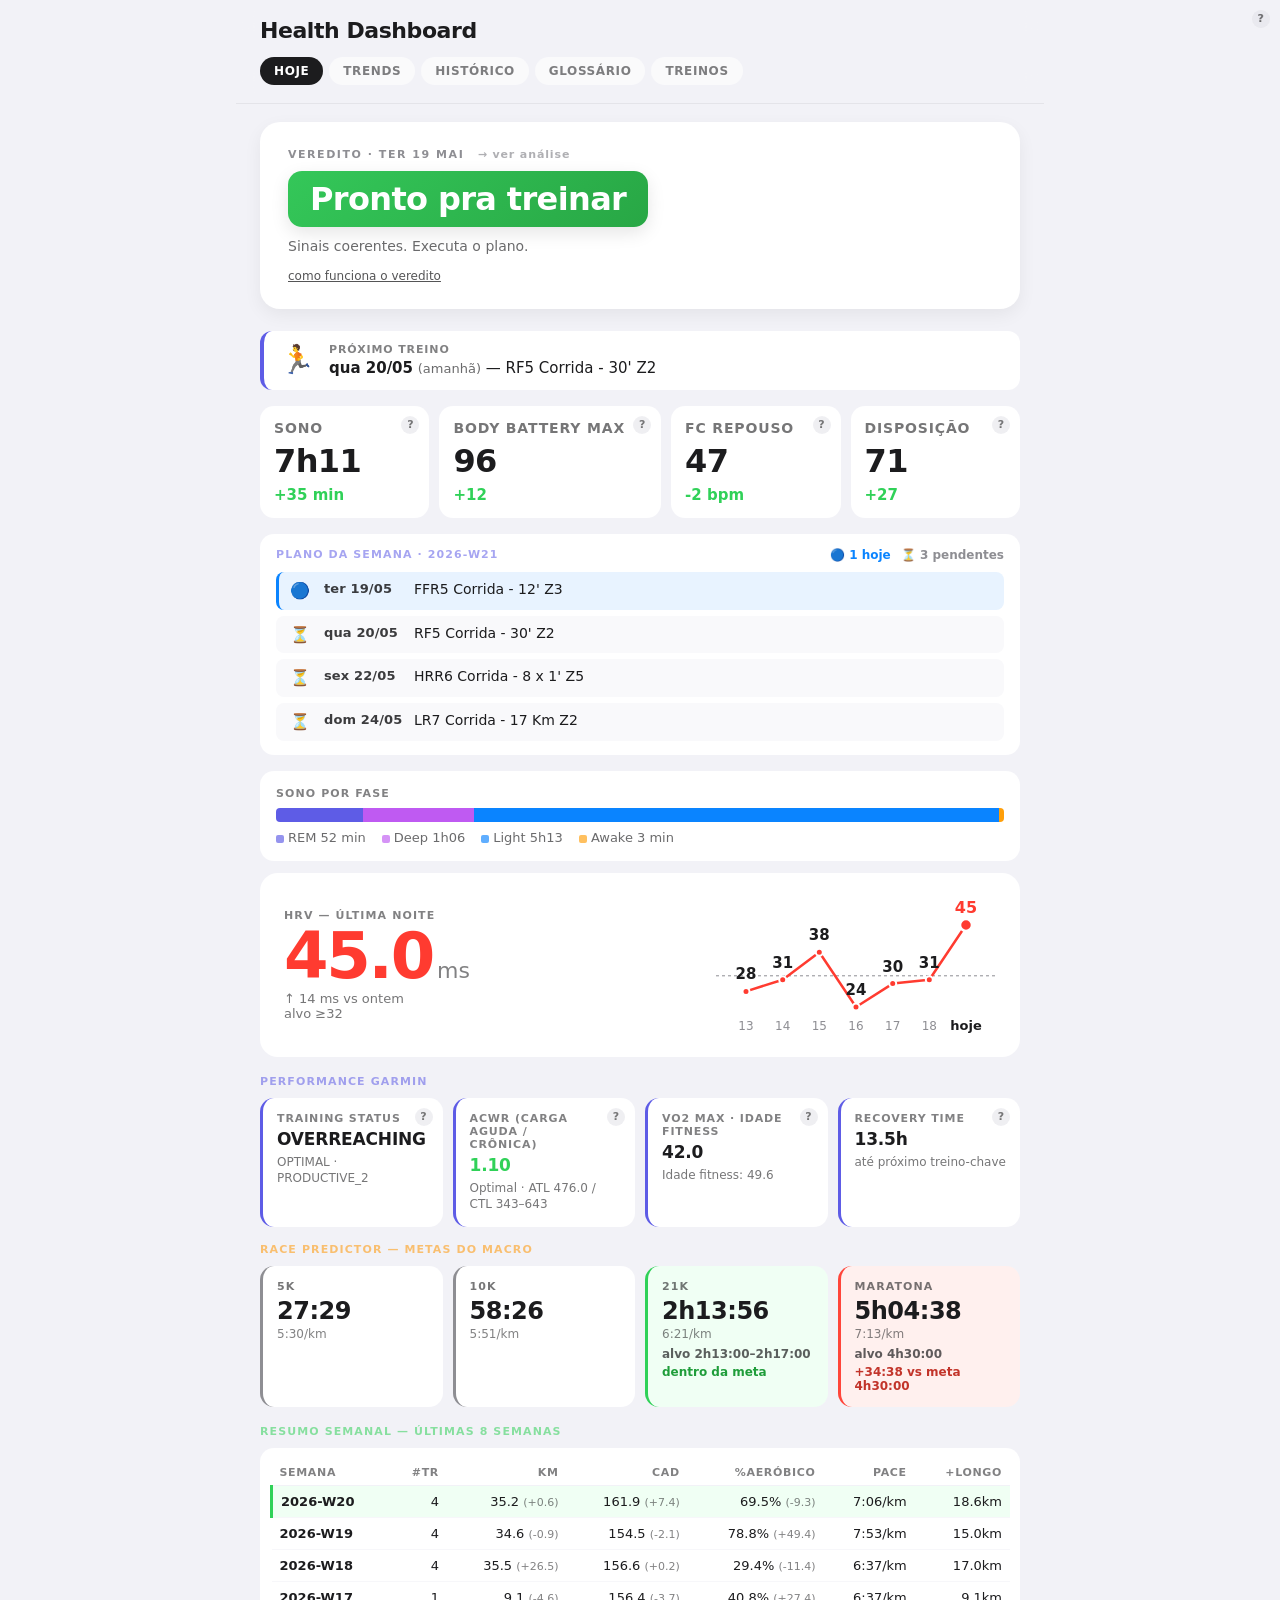
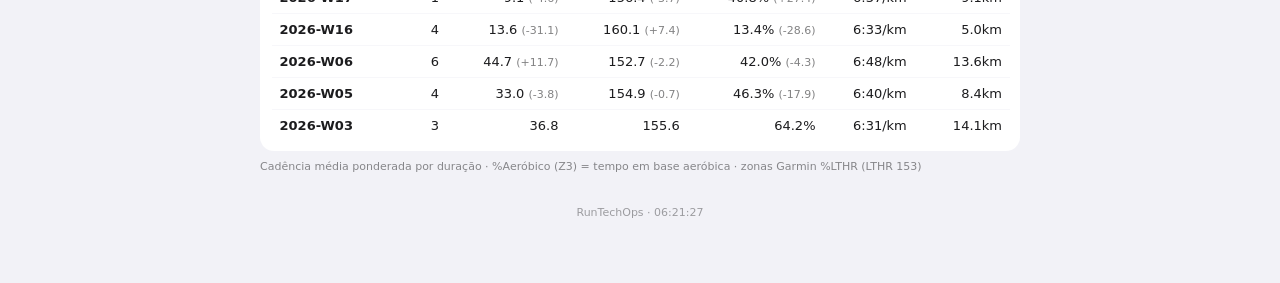
==== commit 0447611e: "auto: publish diario, dash, atividades (2026-05-19 06:21)" ====
--- a/index.html
+++ b/index.html
@@ -2046,7 +2046,7 @@
           <div class="journal-content"><h1>Diário 2026-05-19 (ter)</h1>
 <!-- DASH_AUTO_START -->
 <h2>Reportagem matinal</h2>
-<p><em>Auto-gerado por <code>dash_today.py</code> em 06:18 de ter 19 mai.</em></p>
+<p><em>Auto-gerado por <code>dash_today.py</code> em 06:21 de ter 19 mai.</em></p>
 <div class="md-table-wrap"><table>
 <thead>
 <tr>
@@ -2201,12 +2201,115 @@
 <p><strong>Esse é o melhor estado de abertura de semana desde 04/05.</strong> Aproveita.</p>
 <h2>Pendências</h2>
 <ul>
-<li>[ ] <strong>Rodar <code>python scheduled_workouts.py</code></strong> pra puxar W21 (rotina semanal de terça)</li>
-<li>[ ] Se houver treino prescrito hoje, executar normalmente + reportar via <code>lastrun.py</code></li>
+<li>[x] <strong>Rodar <code>python scheduled_workouts.py</code></strong> pra puxar W21 ✅ feito 06:20</li>
+<li>[ ] <strong>Executar FFR5 hoje</strong> (12' Z3 = Z4 Limite Garmin, 138-157 bpm) + reportar via <code>lastrun.py</code></li>
 <li>[ ] Hidratação 4 L</li>
 <li>[ ] Sono ≥7h30 hoje (faltou 19 min na noite passada, é só ajustar 30 min)</li>
 <li>[ ] Monitorar Training Status — confirmar saída de OVERREACHING ao longo do dia</li>
-</ul></div>
+</ul>
+<hr />
+<h2>Análise Interativa</h2>
+<h3>06:20 — Plano da semana W21 puxado</h3>
+<p><strong>Plano completo do coach (18-24/05/2026):</strong></p>
+<div class="md-table-wrap"><table>
+<thead>
+<tr>
+<th>Dia</th>
+<th>Sessão</th>
+<th>Intensidade</th>
+<th>Zona Garmin equivalente</th>
+</tr>
+</thead>
+<tbody>
+<tr>
+<td>ter 19/05</td>
+<td><strong>FFR5</strong> — 12' Z3</td>
+<td>Tempo run leve</td>
+<td><strong>Z4 Limite (138-157)</strong></td>
+</tr>
+<tr>
+<td>qua 20/05</td>
+<td><strong>RF5</strong> — 30' Z2</td>
+<td>Recovery fácil</td>
+<td><strong>Z3 Aeróbico (120-137)</strong></td>
+</tr>
+<tr>
+<td>sex 22/05</td>
+<td><strong>HRR6</strong> — 8 × 1' Z5</td>
+<td>Intervalos máximos</td>
+<td><strong>Z5 Máximo (≥158)</strong></td>
+</tr>
+<tr>
+<td>dom 24/05</td>
+<td><strong>LR7</strong> — 17 km Z2</td>
+<td>Longão base</td>
+<td><strong>Z3 Aeróbico (120-137)</strong></td>
+</tr>
+</tbody>
+</table></div>
+<p><em>(seg 18/05 foi alongamento/upper leve, executado · qui 21/05 OFF · sáb 23/05 OFF presumido)</em></p>
+<h4>Distribuição de carga vs W20</h4>
+<div class="md-table-wrap"><table>
+<thead>
+<tr>
+<th>Aspecto</th>
+<th>W20 (passada)</th>
+<th>W21 (atual)</th>
+</tr>
+</thead>
+<tbody>
+<tr>
+<td>Sessões corrida</td>
+<td>4 (FFR4 + RRe5 + HRR4 + LR longão grupo 18.6km)</td>
+<td>4 (FFR5 + RF5 + HRR6 + LR7 17km)</td>
+</tr>
+<tr>
+<td>Z5 máximo</td>
+<td>10×30"</td>
+<td><strong>8×1' (mais volume Z5)</strong></td>
+</tr>
+<tr>
+<td>Longão</td>
+<td>18.6km (espontâneo, +77% prescrito)</td>
+<td>17km (prescrito, conservador)</td>
+</tr>
+<tr>
+<td>Z3-Z5 (alta intensidade)</td>
+<td>2 sessões</td>
+<td>2 sessões</td>
+</tr>
+</tbody>
+</table></div>
+<p><strong>Semelhanças com W20</strong>, mas com 2 diferenças críticas:<br />
+- <strong>HRR6 = 8×1' Z5</strong> vs HRR4 = 10×30" Z5. <strong>Dobra o tempo em Z5 por intervalo</strong> — mais estímulo aeróbico-anaeróbico<br />
+- <strong>LR7 17km prescrito</strong> vs LR espontâneo de 18.6km — coach quer 17km, não esticar de novo</p>
+<h4>Pontos táticos pra W21</h4>
+<p><strong>1. Hoje (FFR5 — 12' Z3):</strong><br />
+- Sistema em alta absoluta (HRV 45, BB 96) — sessão tranquila pra absorver<br />
+- Cadência: testar manter ≥160 (não tem grupo nem visual hoje — replicação do contexto solo)<br />
+- 12' em coach Z3 = Garmin Z4 Limite (138-157). FC alvo ~145-150.</p>
+<p><strong>2. Quarta (RF5 — 30' Z2):</strong><br />
+- Sessão fácil de manutenção<br />
+- Coach Z2 = Garmin Z3 Aeróbico (120-137). FC alvo ~125-135.<br />
+- Boa janela pra testar consolidação da cadência sem pressão de intensidade</p>
+<p><strong>3. Sexta (HRR6 — 8×1' Z5):</strong><br />
+- Intervalos máximos longos (1 min em Z5 é desafiador)<br />
+- Garmin Z5 Máximo ≥158<br />
+- <strong>Lição da HRR4 (15/05)</strong>: pace 4:00 quando deveria 3:30, só 3.3% em Z5 = sub-ótimo. Pra HRR6: <strong>forçar pace abaixo de 3:30 pra cravar Z5 de verdade</strong><br />
+- 8 minutos totais em Z5 vs 5 minutos na HRR4 = +60% volume neuromuscular</p>
+<p><strong>4. Domingo (LR7 — 17km Z2):</strong><br />
+- <strong>Replicação contexto solo</strong> (provável) — sem grupo, sem cadência alheia<br />
+- <strong>Cadência check #2</strong>: 16/05 deu 164.6 em grupo+sem visual. Domingo testa se 162+ se mantém sozinho<br />
+- 17km é volume manejável (vs 18.6km do dom passado)<br />
+- Coach Z2 = Garmin Z3 Aeróbico — 90%+ do tempo entre 120-137 bpm</p>
+<h4>Esperado pro final da W21</h4>
+<ul>
+<li>HRV mantendo ≥35 (se sono regular)</li>
+<li>Training Status: provável PRODUCTIVE ou MAINTAINING (sair de OVERREACHING já é certo hoje/amanhã)</li>
+<li>ACWR voltando pra 1.0-1.2 (faixa OPTIMAL)</li>
+<li>Cadência média semanal ≥161 spm (alvo de consolidação)</li>
+</ul>
+<p><strong>Plano consolidado. Boa execução da semana.</strong></p></div>
           
         </article>
         
@@ -7538,7 +7641,7 @@
 
   
 
-  <div class="footer">RunTechOps · 06:18:59</div>
+  <div class="footer">RunTechOps · 06:21:27</div>
 </div>
 
 <script>
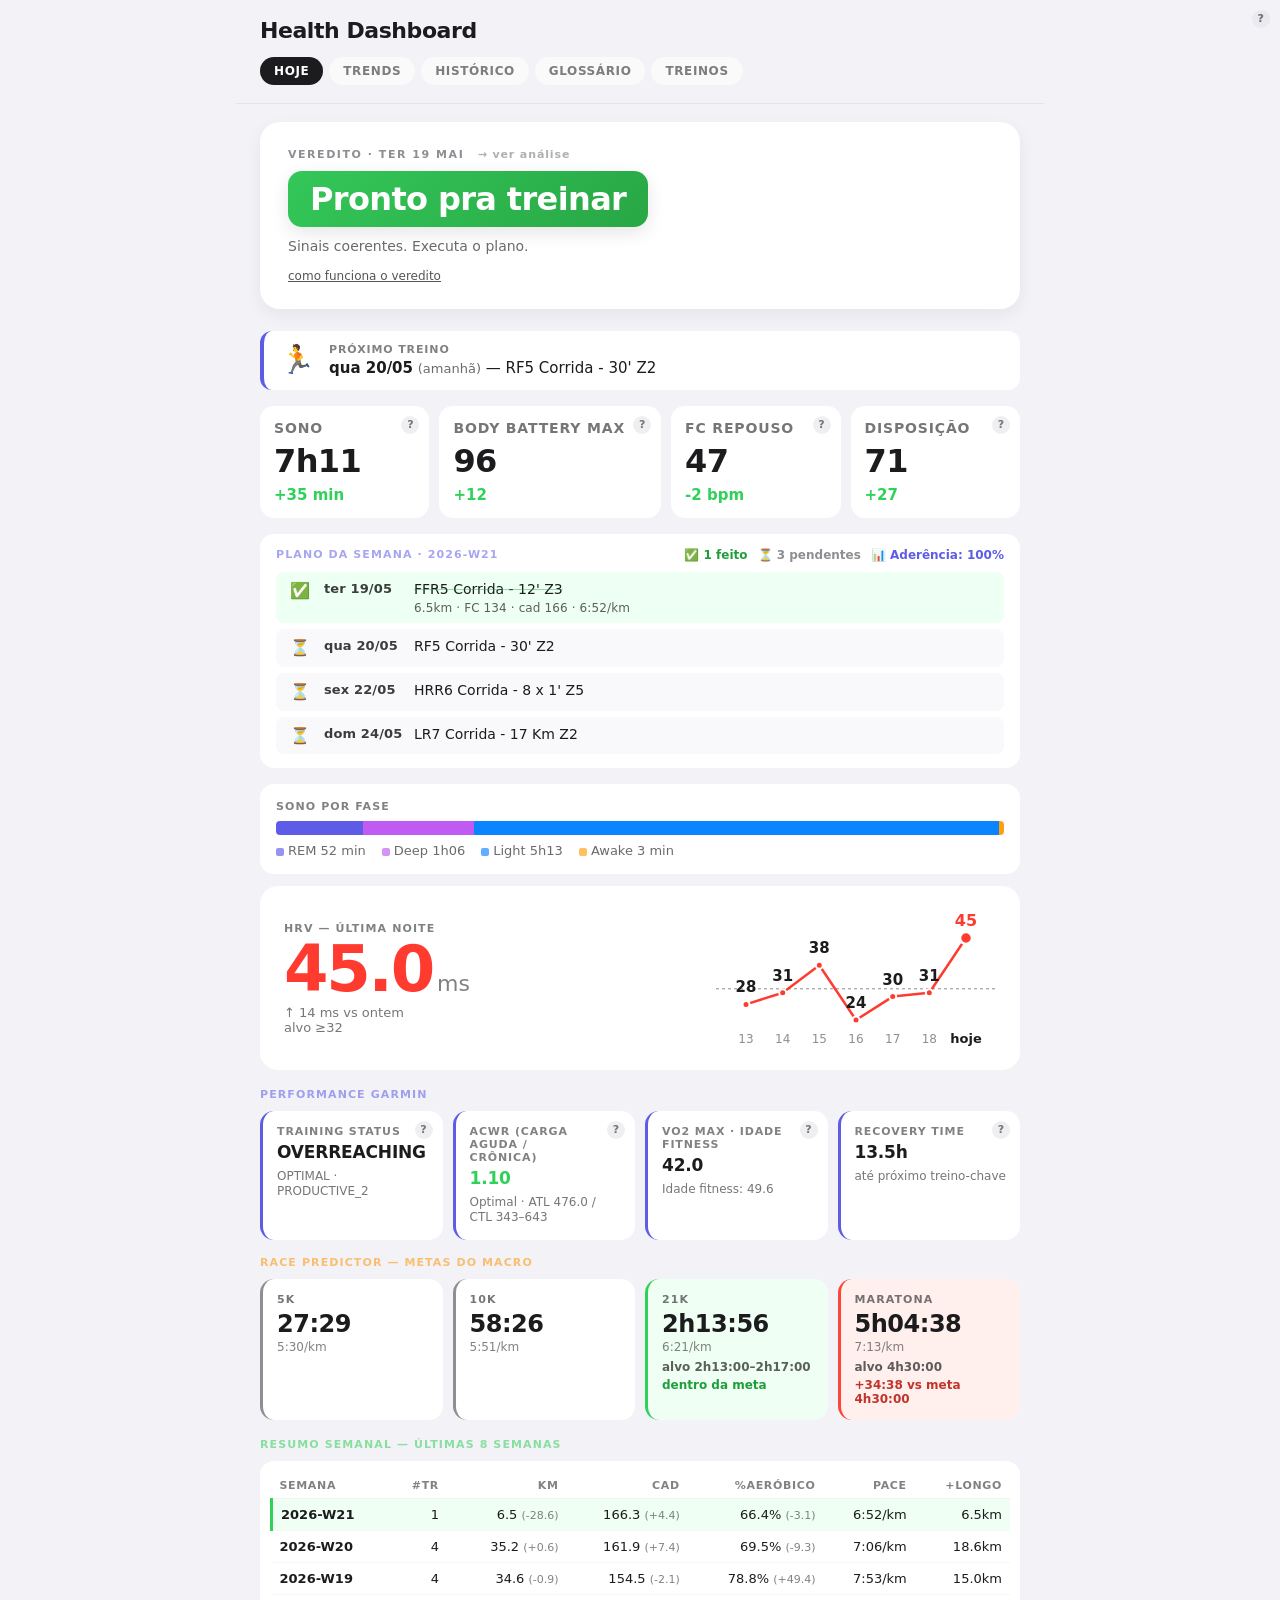
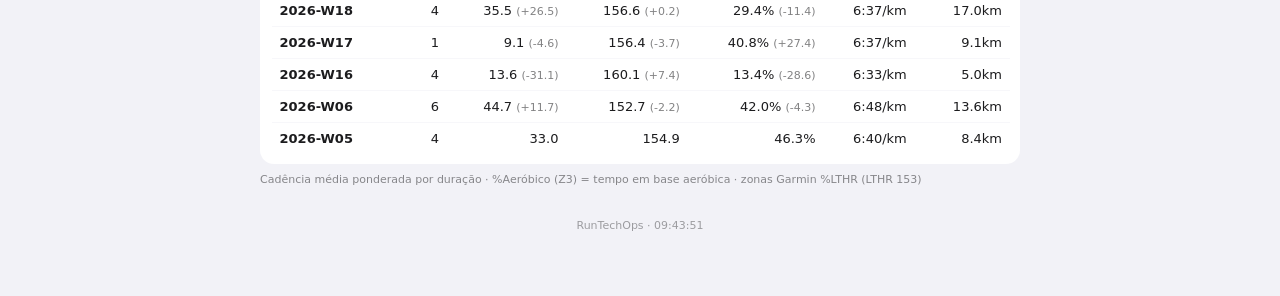
==== commit ba856131: "auto: publish diario, dash, atividades, tcx (2026-05-19 09:43)" ====
--- a/index.html
+++ b/index.html
@@ -1222,21 +1222,21 @@
       <div class="weekplan-head">
         <div class="label-tiny weekplan-title">PLANO DA SEMANA · 2026-W21</div>
         <div class="weekplan-stats">
-          
-          <span class="weekplan-stat weekplan-stat-today">🔵 1 hoje</span>
+          <span class="weekplan-stat weekplan-stat-done">✅ 1 feito</span>
+          
           
           <span class="weekplan-stat weekplan-stat-pending">⏳ 3 pendentes</span>
-          
+          <span class="weekplan-stat weekplan-stat-adherence">📊 Aderência: 100%</span>
         </div>
       </div>
       <div class="weekplan-list">
         
-        <div class="weekplan-row weekplan-today">
-          <div class="weekplan-status" title="HOJE">🔵</div>
+        <div class="weekplan-row weekplan-done">
+          <div class="weekplan-status" title="feito">✅</div>
           <div class="weekplan-date">ter 19/05</div>
           <div class="weekplan-body">
             <div class="weekplan-title-row">FFR5 Corrida - 12&#39; Z3</div>
-            
+            <div class="weekplan-real">6.5km · FC 134 · cad 166 · 6:52/km</div>
           </div>
         </div>
         
@@ -1454,6 +1454,16 @@
         <tbody>
           
           <tr class="weekly-current">
+            <td><strong>2026-W21</strong></td>
+            <td class="num">1</td>
+            <td class="num">6.5 <span class="weekly-delta">(-28.6)</span></td>
+            <td class="num">166.3 <span class="weekly-delta">(+4.4)</span></td>
+            <td class="num">66.4% <span class="weekly-delta">(-3.1)</span></td>
+            <td class="num">6:52/km</td>
+            <td class="num">6.5km</td>
+          </tr>
+          
+          <tr class="">
             <td><strong>2026-W20</strong></td>
             <td class="num">4</td>
             <td class="num">35.2 <span class="weekly-delta">(+0.6)</span></td>
@@ -1516,21 +1526,11 @@
           <tr class="">
             <td><strong>2026-W05</strong></td>
             <td class="num">4</td>
-            <td class="num">33.0 <span class="weekly-delta">(-3.8)</span></td>
-            <td class="num">154.9 <span class="weekly-delta">(-0.7)</span></td>
-            <td class="num">46.3% <span class="weekly-delta">(-17.9)</span></td>
+            <td class="num">33.0</td>
+            <td class="num">154.9</td>
+            <td class="num">46.3%</td>
             <td class="num">6:40/km</td>
             <td class="num">8.4km</td>
-          </tr>
-          
-          <tr class="">
-            <td><strong>2026-W03</strong></td>
-            <td class="num">3</td>
-            <td class="num">36.8</td>
-            <td class="num">155.6</td>
-            <td class="num">64.2%</td>
-            <td class="num">6:31/km</td>
-            <td class="num">14.1km</td>
           </tr>
           
         </tbody>
@@ -2046,7 +2046,7 @@
           <div class="journal-content"><h1>Diário 2026-05-19 (ter)</h1>
 <!-- DASH_AUTO_START -->
 <h2>Reportagem matinal</h2>
-<p><em>Auto-gerado por <code>dash_today.py</code> em 06:21 de ter 19 mai.</em></p>
+<p><em>Auto-gerado por <code>dash_today.py</code> em 09:43 de ter 19 mai.</em></p>
 <div class="md-table-wrap"><table>
 <thead>
 <tr>
@@ -2202,7 +2202,7 @@
 <h2>Pendências</h2>
 <ul>
 <li>[x] <strong>Rodar <code>python scheduled_workouts.py</code></strong> pra puxar W21 ✅ feito 06:20</li>
-<li>[ ] <strong>Executar FFR5 hoje</strong> (12' Z3 = Z4 Limite Garmin, 138-157 bpm) + reportar via <code>lastrun.py</code></li>
+<li>[x] <strong>Executar FFR5 hoje</strong> (12' Z3) ✅ feito 10:06 — análise abaixo</li>
 <li>[ ] Hidratação 4 L</li>
 <li>[ ] Sono ≥7h30 hoje (faltou 19 min na noite passada, é só ajustar 30 min)</li>
 <li>[ ] Monitorar Training Status — confirmar saída de OVERREACHING ao longo do dia</li>
@@ -2309,7 +2309,112 @@
 <li>ACWR voltando pra 1.0-1.2 (faixa OPTIMAL)</li>
 <li>Cadência média semanal ≥161 spm (alvo de consolidação)</li>
 </ul>
-<p><strong>Plano consolidado. Boa execução da semana.</strong></p></div>
+<p><strong>Plano consolidado. Boa execução da semana.</strong></p>
+<hr />
+<h3>10:06 — FFR5 executado ✅</h3>
+<p><strong>Dados objetivos:</strong></p>
+<div class="md-table-wrap"><table>
+<thead>
+<tr>
+<th>Métrica</th>
+<th>Valor</th>
+<th>Leitura</th>
+</tr>
+</thead>
+<tbody>
+<tr>
+<td>Distância</td>
+<td><strong>6.55 km</strong></td>
+<td>Total da sessão</td>
+</tr>
+<tr>
+<td>Duração</td>
+<td><strong>45 min</strong></td>
+<td>Aquecimento + esforço + cooldown</td>
+</tr>
+<tr>
+<td>FC média</td>
+<td><strong>134</strong></td>
+<td>Topo do Z3 Aeróbico</td>
+</tr>
+<tr>
+<td>FC máxima</td>
+<td><strong>144</strong></td>
+<td>Dentro do Z4 Limite (138-157), não estourou ✅</td>
+</tr>
+<tr>
+<td><strong>Cadência média</strong></td>
+<td><strong>🚀 166.3 spm</strong></td>
+<td><strong>NOVO TOPO ABSOLUTO DA TEMPORADA</strong></td>
+</tr>
+<tr>
+<td>Pace médio</td>
+<td>6:52/km</td>
+<td>Conservador (Z3 + Z4 misto)</td>
+</tr>
+<tr>
+<td>Z4 Limite (esforço prescrito)</td>
+<td><strong>12:48</strong></td>
+<td>Prescrito: 12' → <strong>cravou +6.7%</strong> ✅</td>
+</tr>
+<tr>
+<td>Z3 Aeróbico (aquec/cool)</td>
+<td>29:54</td>
+<td>30 min de aeróbico de qualidade</td>
+</tr>
+<tr>
+<td>Z2 Fácil</td>
+<td>2:03</td>
+<td>Walking inicial</td>
+</tr>
+<tr>
+<td>Z5 Máximo</td>
+<td>0</td>
+<td>Apropriado pra FFR (não é treino de tiros)</td>
+</tr>
+</tbody>
+</table></div>
+<h4>Análise técnica</h4>
+<p><strong>1. Execução do prescrito — EXCELENTE.</strong><br />
+- Coach prescreveu 12' em Z3 dele = Garmin Z4 Limite (138-157 bpm)<br />
+- Você cravou <strong>12:48 em Z4</strong> — passou em 48 segundos do alvo (+6.7%)<br />
+- FC máx 144 ficou no meio do Z4, sem estourar pra Z5<br />
+- Esse é o tipo de execução cirúrgica que constrói base aeróbica-limite</p>
+<p><strong>2. 🚀 CADÊNCIA — NOVO TOPO ABSOLUTO.</strong></p>
+<p>Trajetória da temporada:<br />
+| Dia | Sessão | Cadência | Contexto |<br />
+|---|---|---|---|<br />
+| 05/05 | RFF5 (baseline) | 153 spm | Início do protocolo |<br />
+| 12/05 | FFR4 | 159.4 | Solo, terça |<br />
+| 13/05 | RRe5 | 158.9 | Solo, quarta |<br />
+| 15/05 | HRR4 | 159.2 | Solo, sexta |<br />
+| <strong>16/05</strong> | <strong>LR longão 18.6km</strong> | <strong>164.6</strong> | Grupo, sem visual |<br />
+| <strong>19/05</strong> | <strong>FFR5 (hoje)</strong> | <strong>🎯 166.3</strong> | <strong>Solo, sem visual, treino curto</strong> |</p>
+<p><strong>HIPÓTESE CRÍTICA VALIDADA:</strong> A cadência alta do LR 16/05 <strong>NÃO</strong> foi efeito do grupo. Replicou hoje em contexto solo, e ainda <strong>subiu 1.7 spm</strong>. A adaptação neuromuscular está consolidada.</p>
+<ul>
+<li>Salto total na temporada: 153 → 166.3 = <strong>+13.3 spm em ~2 semanas</strong></li>
+<li>Estava previsto pra sem 4-8 (chegar a 162-165). <strong>Aconteceu na sem 2.</strong></li>
+<li>Próximo gate: alvo da fase "Awareness" era 165+. <strong>Atingido.</strong> Pode mudar pra fase "Refinamento" (alvo 170+).</li>
+</ul>
+<p><strong>3. Aproveitamento aeróbico do bloco.</strong><br />
+- 30 min em Z3 Aeróbico (coach Z2 verdadeiro) = base aeróbica sólida<br />
+- 12:48 em Z4 Limite = estímulo cardiovascular limite-anaeróbico<br />
+- Z5 zerado = correto (FFR não é treino de tiros)<br />
+- Distribuição típica de um tempo run leve, exatamente o que o coach prescreveu</p>
+<h4>O que isso muda na W21</h4>
+<ul>
+<li><strong>Cadência check do dom 24/05 já passou virtualmente.</strong> Replicou sozinho hoje (curto), domingo replica em volume.</li>
+<li><strong>Liberação pra começar a olhar pace na cadência consolidada</strong> — se está sustentando 166 sem visual, próxima alavanca é diminuir tempo de contato com solo + ajustar ritmo</li>
+<li><strong>Pra HRR6 sex (8×1' Z5)</strong>: cadência alta ajuda. Foco vai ser FC ≥158 (que faltou na HRR4)</li>
+</ul>
+<h4>Recomendação pra resto do dia</h4>
+<ul>
+<li>Treino bem feito, sem custo metabólico exagerado (FC máx 144 não esgota)</li>
+<li>Continuar hidratação + carbo nas refeições</li>
+<li>Stretching das pernas (foam roller panturrilha/quadríceps) pra preparar pra qua RF5</li>
+<li>Sono ≥7h30 hoje (já era pendência, agora reforça)</li>
+</ul>
+<p><strong>Sessão 9/10. Único ponto de não-10: pace levemente abaixo do prescrito no esforço (mas FC alvo cumprida — então OK).</strong></p></div>
           
         </article>
         
@@ -7641,7 +7746,7 @@
 
   
 
-  <div class="footer">RunTechOps · 06:21:27</div>
+  <div class="footer">RunTechOps · 09:43:51</div>
 </div>
 
 <script>
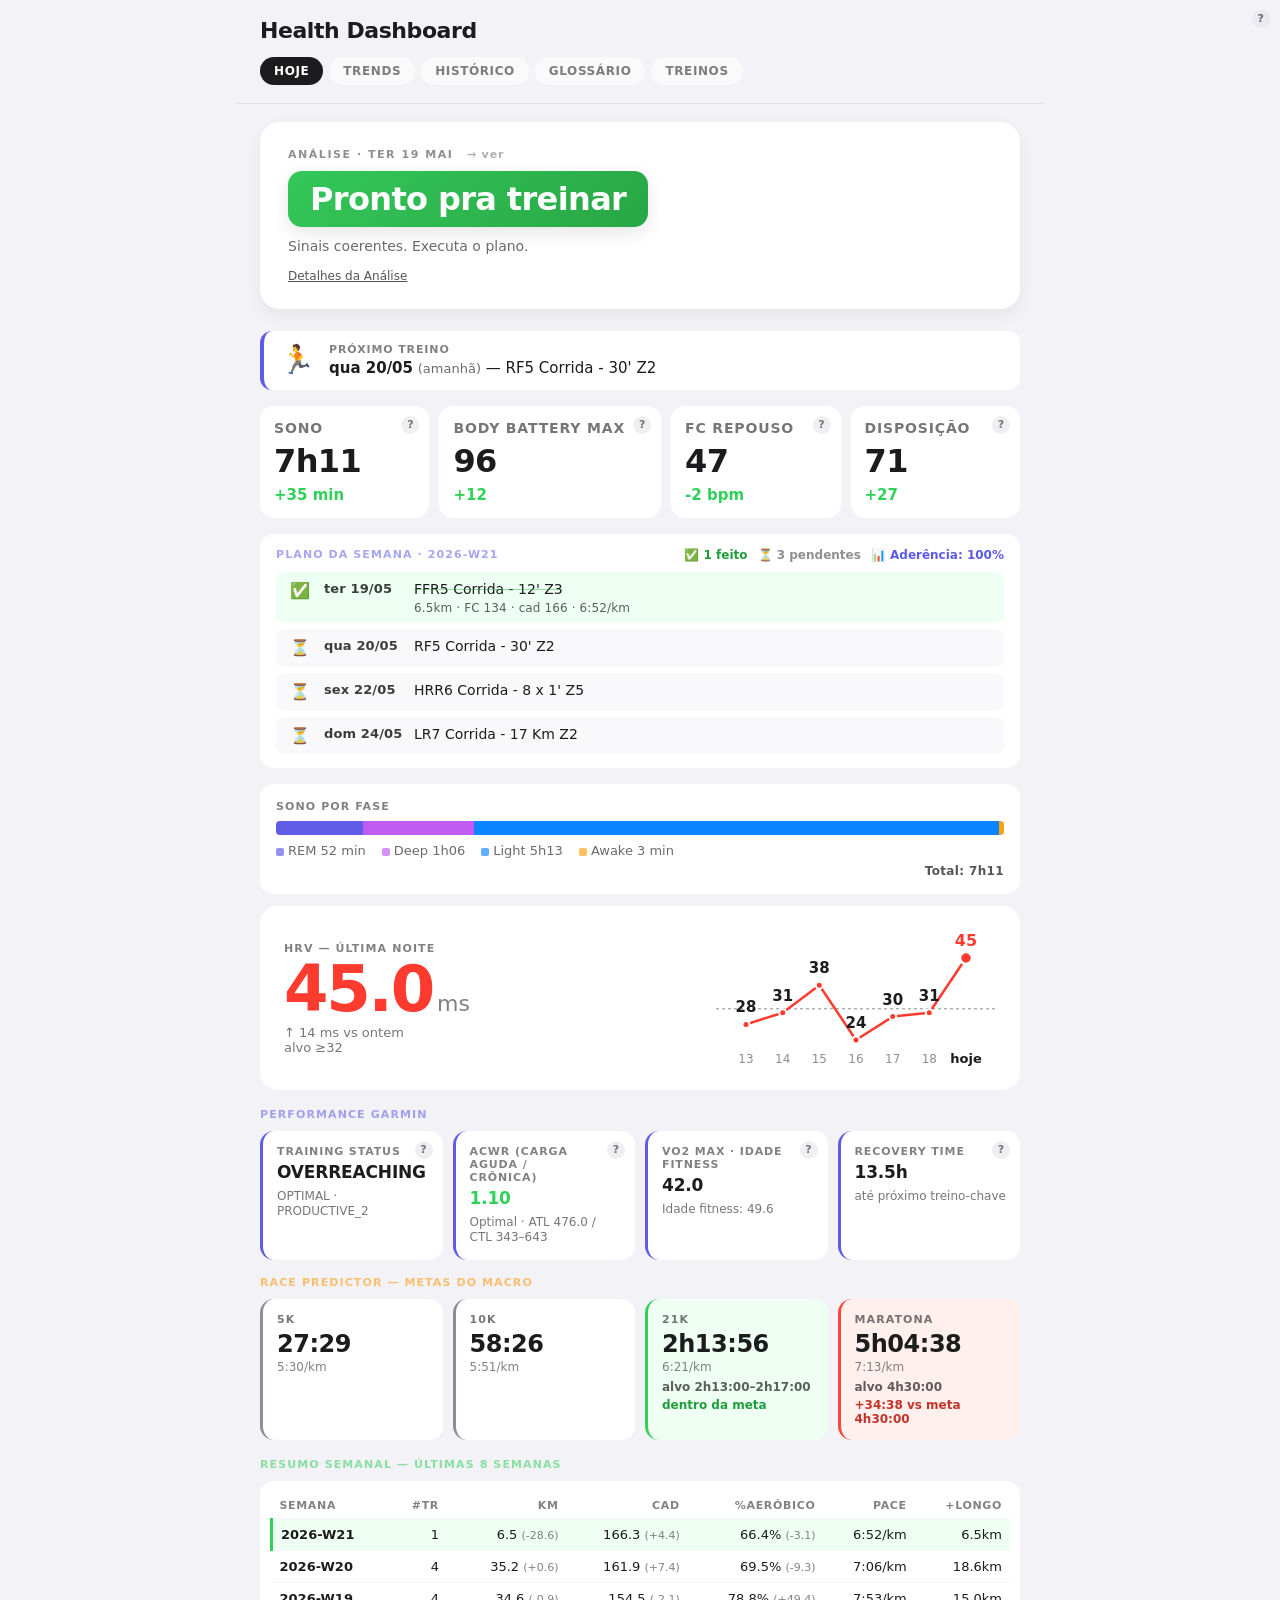
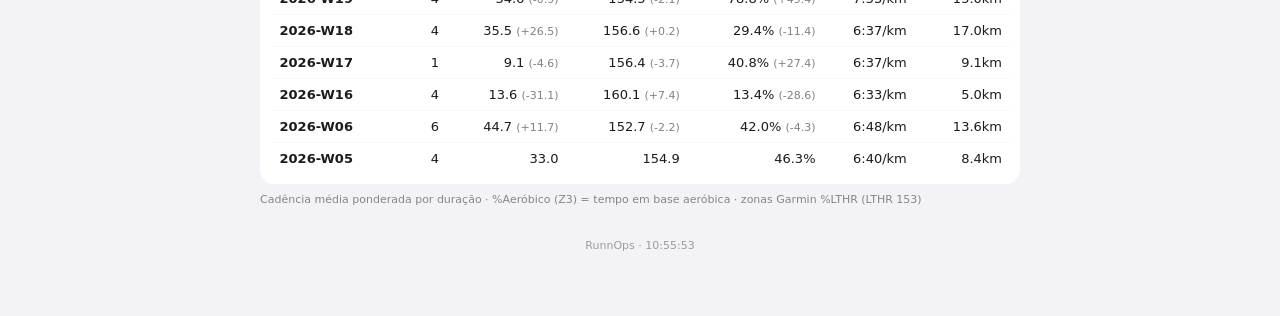
==== commit 1423f98b: "feat(dash): ajustes cosméticos HOJE + HISTÓRICO + activity HOJE: - "VEREDITO" → "ANÁLISE", "→ ver an" ====
--- a/index.html
+++ b/index.html
@@ -587,6 +587,14 @@
 .sleep-legend .lg-deep::before  { background: #bf5af2; }
 .sleep-legend .lg-light::before { background: #0a84ff; }
 .sleep-legend .lg-awake::before { background: #ff9f0a; }
+.sleep-total {
+  font-size: 12px;
+  font-weight: 700;
+  letter-spacing: 0.03em;
+  text-align: right;
+  margin-top: 6px;
+  opacity: 0.75;
+}
 
 /* === BB curve do dia === */
 .bb-curve-card {
@@ -1164,12 +1172,12 @@
   <div class="tab-content" id="tab-hoje">
 
     <div class="verdict green verdict-clickable" onclick="goToHistorico()">
-      <div class="verdict-label">VEREDITO · TER 19 MAI <span class="verdict-hint">→ ver análise</span></div>
+      <div class="verdict-label">ANÁLISE · TER 19 MAI <span class="verdict-hint">→ ver</span></div>
       <div class="verdict-headline">Pronto pra treinar</div>
       
       <div class="verdict-sub">Sinais coerentes. Executa o plano.</div>
       
-      <div class="verdict-help-link"><span class="pill-help">?</span> <a href="javascript:goToGlossary('veredito')" onclick="event.stopPropagation()">como funciona o veredito</a></div>
+      <div class="verdict-help-link"><span class="pill-help">?</span> <a href="javascript:goToGlossary('veredito')" onclick="event.stopPropagation()">Detalhes da Análise</a></div>
     </div>
 
     
@@ -1287,6 +1295,7 @@
         <span class="lg-light">Light 5h13</span>
         <span class="lg-awake">Awake 3 min</span>
       </div>
+      <div class="sleep-total">Total: 7h11</div>
     </div>
     
 
@@ -2031,7 +2040,6 @@
     <!-- ============ ANALISES DIARIAS (diario MD renderizado) ============ -->
     
     <div class="journals-section">
-      <h2 class="journals-title">Análises diárias</h2>
       <div class="landscape-hint">💡 Em telas estreitas, gira o celular pra leitura com mais conforto.</div>
 
       
@@ -2039,14 +2047,14 @@
         <!-- Hoje (ou ultimo dia) — expandido por padrao -->
         <article class="journal-card journal-today" id="journal-2026-05-19">
           <div class="journal-header">
-            <div class="journal-date">19/05/2026</div>
-            <div class="journal-day">ter 19 mai</div>
+            <div class="journal-date">Diário 19/05/2026</div>
+            <div class="journal-day">Terça</div>
           </div>
           
           <div class="journal-content"><h1>Diário 2026-05-19 (ter)</h1>
 <!-- DASH_AUTO_START -->
 <h2>Reportagem matinal</h2>
-<p><em>Auto-gerado por <code>dash_today.py</code> em 09:43 de ter 19 mai.</em></p>
+<p><em>Auto-gerado 10:55</em></p>
 <div class="md-table-wrap"><table>
 <thead>
 <tr>
@@ -2423,14 +2431,14 @@
         <!-- Dias anteriores — colapsados por padrao via <details> (HTML nativo, sem JS) -->
         <details class="journal-card journal-past" id="journal-2026-05-18">
           <summary class="journal-header">
-            <div class="journal-date">18/05/2026</div>
-            <div class="journal-day">seg 18 mai</div>
+            <div class="journal-date">Diário 18/05/2026</div>
+            <div class="journal-day">Segunda</div>
           </summary>
           
           <div class="journal-content"><h1>Diário 2026-05-18 (seg)</h1>
 <!-- DASH_AUTO_START -->
 <h2>Reportagem matinal</h2>
-<p><em>Auto-gerado por <code>dash_today.py</code> em 21:38 de seg 18 mai.</em></p>
+<p><em>Auto-gerado 21:38</em></p>
 <div class="md-table-wrap"><table>
 <thead>
 <tr>
@@ -2695,14 +2703,14 @@
         <!-- Dias anteriores — colapsados por padrao via <details> (HTML nativo, sem JS) -->
         <details class="journal-card journal-past" id="journal-2026-05-17">
           <summary class="journal-header">
-            <div class="journal-date">17/05/2026</div>
-            <div class="journal-day">dom 17 mai</div>
+            <div class="journal-date">Diário 17/05/2026</div>
+            <div class="journal-day">Domingo</div>
           </summary>
           
           <div class="journal-content"><h1>Diário 2026-05-17 (dom)</h1>
 <!-- DASH_AUTO_START -->
 <h2>Reportagem matinal</h2>
-<p><em>Auto-gerado por <code>dash_today.py</code> em 10:31 de dom 17 mai.</em></p>
+<p><em>Auto-gerado 10:31</em></p>
 <div class="md-table-wrap"><table>
 <thead>
 <tr>
@@ -3002,14 +3010,14 @@
         <!-- Dias anteriores — colapsados por padrao via <details> (HTML nativo, sem JS) -->
         <details class="journal-card journal-past" id="journal-2026-05-16">
           <summary class="journal-header">
-            <div class="journal-date">16/05/2026</div>
-            <div class="journal-day">sáb 16 mai</div>
+            <div class="journal-date">Diário 16/05/2026</div>
+            <div class="journal-day">Sábado</div>
           </summary>
           
           <div class="journal-content"><h1>Diário 2026-05-16 (sáb)</h1>
 <!-- DASH_AUTO_START -->
 <h2>Reportagem matinal</h2>
-<p><em>Auto-gerado por <code>dash_today.py</code> em 14:48 de sáb 16 mai.</em></p>
+<p><em>Auto-gerado 14:48</em></p>
 <div class="md-table-wrap"><table>
 <thead>
 <tr>
@@ -3693,14 +3701,14 @@
         <!-- Dias anteriores — colapsados por padrao via <details> (HTML nativo, sem JS) -->
         <details class="journal-card journal-past" id="journal-2026-05-15">
           <summary class="journal-header">
-            <div class="journal-date">15/05/2026</div>
-            <div class="journal-day">sex 15 mai</div>
+            <div class="journal-date">Diário 15/05/2026</div>
+            <div class="journal-day">Sexta</div>
           </summary>
           
           <div class="journal-content"><h1>Diário 2026-05-15 (sex)</h1>
 <!-- DASH_AUTO_START -->
 <h2>Reportagem matinal</h2>
-<p><em>Auto-gerado por <code>dash_today.py</code> em 10:04 de sex 15 mai.</em></p>
+<p><em>Auto-gerado 10:04</em></p>
 <div class="md-table-wrap"><table>
 <thead>
 <tr>
@@ -3990,14 +3998,14 @@
         <!-- Dias anteriores — colapsados por padrao via <details> (HTML nativo, sem JS) -->
         <details class="journal-card journal-past" id="journal-2026-05-14">
           <summary class="journal-header">
-            <div class="journal-date">14/05/2026</div>
-            <div class="journal-day">qui 14 mai</div>
+            <div class="journal-date">Diário 14/05/2026</div>
+            <div class="journal-day">Quinta</div>
           </summary>
           
           <div class="journal-content"><h1>Diário 2026-05-14 (qui)</h1>
 <!-- DASH_AUTO_START -->
 <h2>Reportagem matinal</h2>
-<p><em>Auto-gerado por <code>dash_today.py</code> em 09:19 de qui 14 mai.</em></p>
+<p><em>Auto-gerado 09:19</em></p>
 <div class="md-table-wrap"><table>
 <thead>
 <tr>
@@ -4312,14 +4320,14 @@
         <!-- Dias anteriores — colapsados por padrao via <details> (HTML nativo, sem JS) -->
         <details class="journal-card journal-past" id="journal-2026-05-13">
           <summary class="journal-header">
-            <div class="journal-date">13/05/2026</div>
-            <div class="journal-day">qua 13 mai</div>
+            <div class="journal-date">Diário 13/05/2026</div>
+            <div class="journal-day">Quarta</div>
           </summary>
           
           <div class="journal-content"><h1>Diário 2026-05-13 (qua)</h1>
 <!-- DASH_AUTO_START -->
 <h2>Reportagem matinal</h2>
-<p><em>Auto-gerado por <code>dash_today.py</code> em 09:13 de qua 13 mai.</em></p>
+<p><em>Auto-gerado 09:13</em></p>
 <div class="md-table-wrap"><table>
 <thead>
 <tr>
@@ -4526,14 +4534,14 @@
         <!-- Dias anteriores — colapsados por padrao via <details> (HTML nativo, sem JS) -->
         <details class="journal-card journal-past" id="journal-2026-05-12">
           <summary class="journal-header">
-            <div class="journal-date">12/05/2026</div>
-            <div class="journal-day">ter 12 mai</div>
+            <div class="journal-date">Diário 12/05/2026</div>
+            <div class="journal-day">Terça</div>
           </summary>
           
           <div class="journal-content"><h1>Diário 2026-05-12 (ter)</h1>
 <!-- DASH_AUTO_START -->
 <h2>Reportagem matinal</h2>
-<p><em>Auto-gerado por <code>dash_today.py</code> em 21:25 de ter 12 mai.</em></p>
+<p><em>Auto-gerado 21:25</em></p>
 <div class="md-table-wrap"><table>
 <thead>
 <tr>
@@ -4740,14 +4748,14 @@
         <!-- Dias anteriores — colapsados por padrao via <details> (HTML nativo, sem JS) -->
         <details class="journal-card journal-past" id="journal-2026-05-11">
           <summary class="journal-header">
-            <div class="journal-date">11/05/2026</div>
-            <div class="journal-day">seg 11 mai</div>
+            <div class="journal-date">Diário 11/05/2026</div>
+            <div class="journal-day">Segunda</div>
           </summary>
           
           <div class="journal-content"><h1>Diário 2026-05-11 (seg)</h1>
 <!-- DASH_AUTO_START -->
 <h2>Reportagem matinal</h2>
-<p><em>Auto-gerado por <code>dash_today.py</code> em 08:56 de seg 11 mai.</em></p>
+<p><em>Auto-gerado 08:56</em></p>
 <div class="md-table-wrap"><table>
 <thead>
 <tr>
@@ -4976,14 +4984,14 @@
         <!-- Dias anteriores — colapsados por padrao via <details> (HTML nativo, sem JS) -->
         <details class="journal-card journal-past" id="journal-2026-05-10">
           <summary class="journal-header">
-            <div class="journal-date">10/05/2026</div>
-            <div class="journal-day">dom 10 mai</div>
+            <div class="journal-date">Diário 10/05/2026</div>
+            <div class="journal-day">Domingo</div>
           </summary>
           
           <div class="journal-content"><h1>Diário 2026-05-10 (dom)</h1>
 <!-- DASH_AUTO_START -->
 <h2>Reportagem matinal</h2>
-<p><em>Auto-gerado por <code>dash_today.py</code> em 17:53 de dom 10 mai.</em></p>
+<p><em>Auto-gerado 17:53</em></p>
 <div class="md-table-wrap"><table>
 <thead>
 <tr>
@@ -5238,14 +5246,14 @@
         <!-- Dias anteriores — colapsados por padrao via <details> (HTML nativo, sem JS) -->
         <details class="journal-card journal-past" id="journal-2026-05-09">
           <summary class="journal-header">
-            <div class="journal-date">09/05/2026</div>
-            <div class="journal-day">sáb 9 mai</div>
+            <div class="journal-date">Diário 09/05/2026</div>
+            <div class="journal-day">Sábado</div>
           </summary>
           
           <div class="journal-content"><h1>Diário 2026-05-09 (sáb) — LR7 day, recuperação consolidada</h1>
 <!-- DASH_AUTO_START -->
 <h2>Reportagem matinal</h2>
-<p><em>Auto-gerado por <code>dash_today.py</code> em 22:04 de sáb 9 mai.</em></p>
+<p><em>Auto-gerado 22:04</em></p>
 <div class="md-table-wrap"><table>
 <thead>
 <tr>
@@ -5437,14 +5445,14 @@
         <!-- Dias anteriores — colapsados por padrao via <details> (HTML nativo, sem JS) -->
         <details class="journal-card journal-past" id="journal-2026-05-08">
           <summary class="journal-header">
-            <div class="journal-date">08/05/2026</div>
-            <div class="journal-day">sex 8 mai</div>
+            <div class="journal-date">Diário 08/05/2026</div>
+            <div class="journal-day">Sexta</div>
           </summary>
           
           <div class="journal-content"><h1>Diário 2026-05-08 (sexta) — Descanso puro</h1>
 <!-- DASH_AUTO_START -->
 <h2>Reportagem matinal</h2>
-<p><em>Auto-gerado por <code>dash_today.py</code> em 17:04 de sex 8 mai.</em></p>
+<p><em>Auto-gerado 17:04</em></p>
 <div class="md-table-wrap"><table>
 <thead>
 <tr>
@@ -5668,8 +5676,8 @@
         <!-- Dias anteriores — colapsados por padrao via <details> (HTML nativo, sem JS) -->
         <details class="journal-card journal-past" id="journal-2026-05-07">
           <summary class="journal-header">
-            <div class="journal-date">07/05/2026</div>
-            <div class="journal-day">qui 7 mai</div>
+            <div class="journal-date">Diário 07/05/2026</div>
+            <div class="journal-day">Quinta</div>
           </summary>
           
           <div class="journal-content"><h1>2026-05-07 (Quinta) — Diário</h1>
@@ -6089,8 +6097,8 @@
         <!-- Dias anteriores — colapsados por padrao via <details> (HTML nativo, sem JS) -->
         <details class="journal-card journal-past" id="journal-2026-05-06">
           <summary class="journal-header">
-            <div class="journal-date">06/05/2026</div>
-            <div class="journal-day">qua 6 mai</div>
+            <div class="journal-date">Diário 06/05/2026</div>
+            <div class="journal-day">Quarta</div>
           </summary>
           
           <div class="journal-content"><h1>Diário 06/05/2026 (Quarta-feira)</h1>
@@ -6382,8 +6390,8 @@
         <!-- Dias anteriores — colapsados por padrao via <details> (HTML nativo, sem JS) -->
         <details class="journal-card journal-past" id="journal-2026-05-05">
           <summary class="journal-header">
-            <div class="journal-date">05/05/2026</div>
-            <div class="journal-day">ter 5 mai</div>
+            <div class="journal-date">Diário 05/05/2026</div>
+            <div class="journal-day">Terça</div>
           </summary>
           
           <div class="journal-content"><h1>Diário — Terça 05/05/2026</h1>
@@ -7746,7 +7754,7 @@
 
   
 
-  <div class="footer">RunTechOps · 09:43:51</div>
+  <div class="footer">RunnOps · 10:55:53</div>
 </div>
 
 <script>
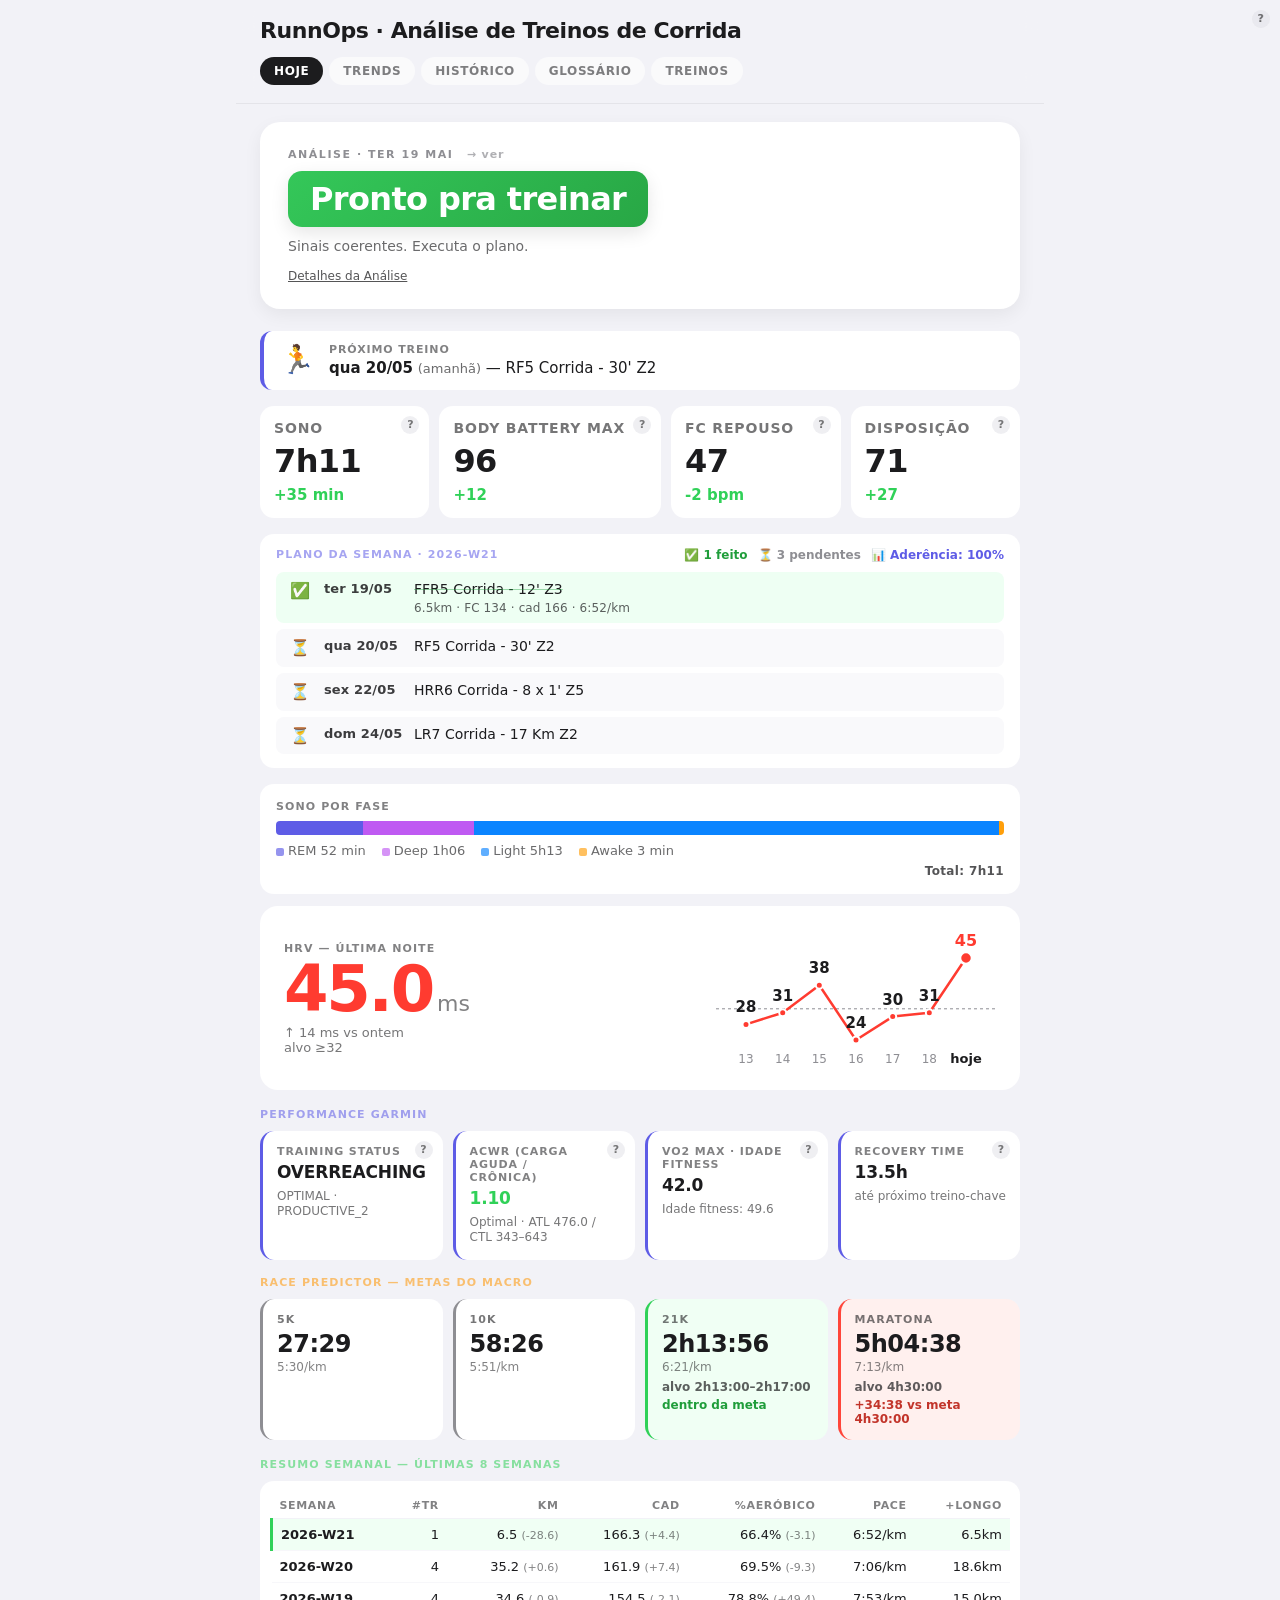
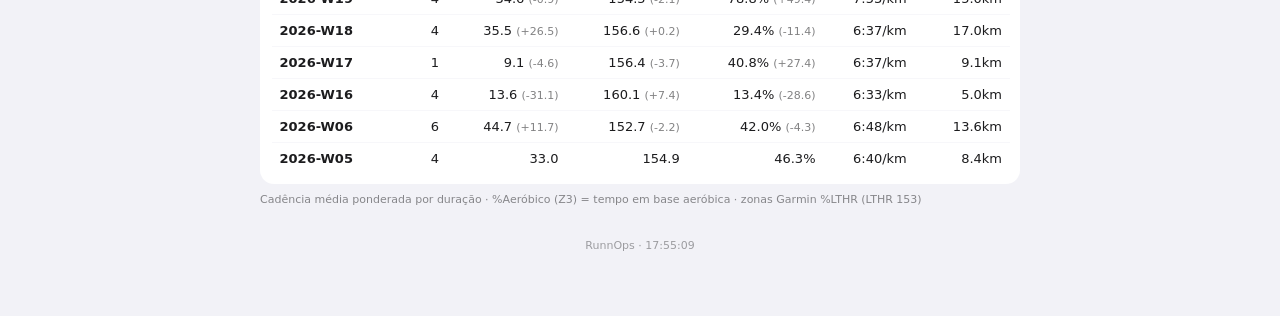
==== commit 738bb25b: "chore(dash): rename title "Health Dashboard" → "RunnOps · Análise de Treinos de Corrida" Co-Authored" ====
--- a/index.html
+++ b/index.html
@@ -1152,7 +1152,7 @@
 
   <div class="sticky-head">
     <div class="header">
-      <div class="title">Health Dashboard</div>
+      <div class="title">RunnOps · Análise de Treinos de Corrida</div>
     </div>
 
     <div class="tabs" role="tablist">
@@ -2054,7 +2054,7 @@
           <div class="journal-content"><h1>Diário 2026-05-19 (ter)</h1>
 <!-- DASH_AUTO_START -->
 <h2>Reportagem matinal</h2>
-<p><em>Auto-gerado 10:55</em></p>
+<p><em>Auto-gerado 17:55</em></p>
 <div class="md-table-wrap"><table>
 <thead>
 <tr>
@@ -7754,7 +7754,7 @@
 
   
 
-  <div class="footer">RunnOps · 10:55:53</div>
+  <div class="footer">RunnOps · 17:55:09</div>
 </div>
 
 <script>
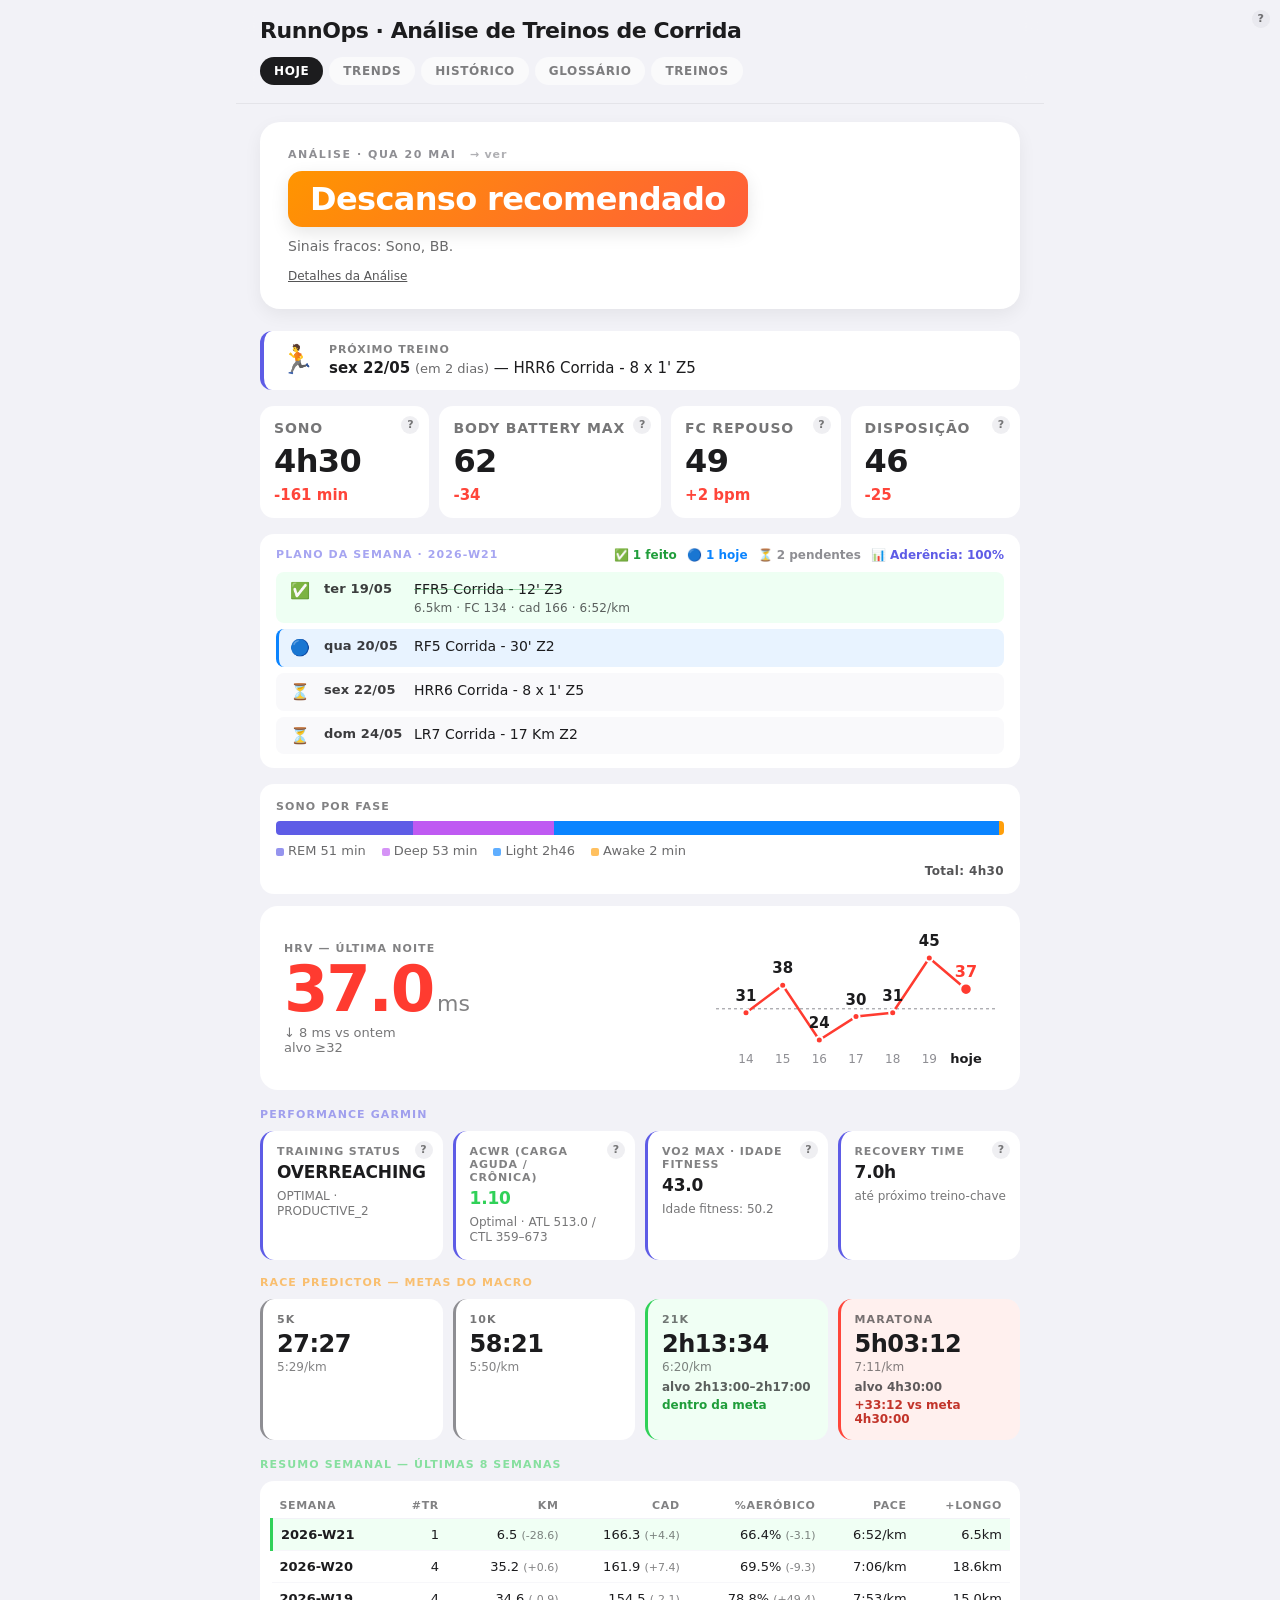
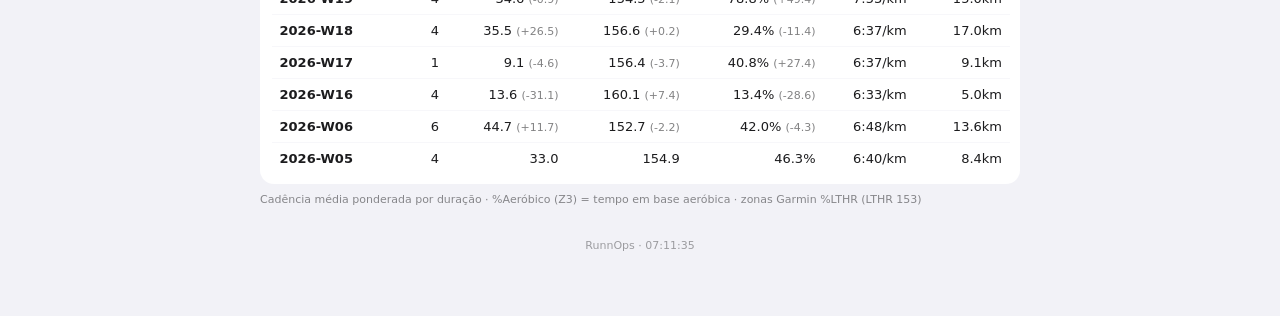
==== commit 46d40f35: "auto: publish diario, dash, atividades (2026-05-20 07:11)" ====
--- a/index.html
+++ b/index.html
@@ -3,7 +3,7 @@
 <head>
 <meta charset="UTF-8">
 <meta name="viewport" content="width=device-width,initial-scale=1">
-<title>Health Dashboard — ter 19 mai</title>
+<title>Health Dashboard — qua 20 mai</title>
 <style>/* === Reset minimo === */
 * { box-sizing: border-box; margin: 0; padding: 0; }
 body {
@@ -1171,11 +1171,11 @@
   <!-- ============ ABA HOJE (default visivel) ============ -->
   <div class="tab-content" id="tab-hoje">
 
-    <div class="verdict green verdict-clickable" onclick="goToHistorico()">
-      <div class="verdict-label">ANÁLISE · TER 19 MAI <span class="verdict-hint">→ ver</span></div>
-      <div class="verdict-headline">Pronto pra treinar</div>
+    <div class="verdict orange verdict-clickable" onclick="goToHistorico()">
+      <div class="verdict-label">ANÁLISE · QUA 20 MAI <span class="verdict-hint">→ ver</span></div>
+      <div class="verdict-headline">Descanso recomendado</div>
       
-      <div class="verdict-sub">Sinais coerentes. Executa o plano.</div>
+      <div class="verdict-sub">Sinais fracos: Sono, BB.</div>
       
       <div class="verdict-help-link"><span class="pill-help">?</span> <a href="javascript:goToGlossary('veredito')" onclick="event.stopPropagation()">Detalhes da Análise</a></div>
     </div>
@@ -1187,10 +1187,10 @@
       <div class="next-workout-body">
         <div class="next-workout-label">PRÓXIMO TREINO</div>
         <div class="next-workout-line">
-          <strong>qua 20/05</strong>
-          <span class="next-workout-when">(amanhã)</span>
-          
-          — RF5 Corrida - 30&#39; Z2
+          <strong>sex 22/05</strong>
+          <span class="next-workout-when">(em 2 dias)</span>
+          
+          — HRR6 Corrida - 8 x 1&#39; Z5
         </div>
       </div>
     </div>
@@ -1201,26 +1201,26 @@
       <div class="pill" onclick="goToGlossary('sono')">
         <span class="pill-help">?</span>
         <div class="pill-label">SONO</div>
-        <div class="pill-value">7h11</div>
-        <div class="pill-delta delta-up">+35 min</div>
+        <div class="pill-value">4h30</div>
+        <div class="pill-delta delta-down">-161 min</div>
       </div>
       <div class="pill" onclick="goToGlossary('body-battery')">
         <span class="pill-help">?</span>
         <div class="pill-label">BODY BATTERY MAX</div>
-        <div class="pill-value">96</div>
-        <div class="pill-delta delta-up">+12</div>
+        <div class="pill-value">62</div>
+        <div class="pill-delta delta-down">-34</div>
       </div>
       <div class="pill" onclick="goToGlossary('fcrep')">
         <span class="pill-help">?</span>
         <div class="pill-label">FC REPOUSO</div>
-        <div class="pill-value">47</div>
-        <div class="pill-delta delta-up">-2 bpm</div>
+        <div class="pill-value">49</div>
+        <div class="pill-delta delta-down">+2 bpm</div>
       </div>
       <div class="pill" onclick="goToGlossary('disposicao')">
         <span class="pill-help">?</span>
         <div class="pill-label">DISPOSIÇÃO</div>
-        <div class="pill-value">71</div>
-        <div class="pill-delta delta-up">+27</div>
+        <div class="pill-value">46</div>
+        <div class="pill-delta delta-down">-25</div>
       </div>
     </div>
 
@@ -1231,9 +1231,9 @@
         <div class="label-tiny weekplan-title">PLANO DA SEMANA · 2026-W21</div>
         <div class="weekplan-stats">
           <span class="weekplan-stat weekplan-stat-done">✅ 1 feito</span>
-          
-          
-          <span class="weekplan-stat weekplan-stat-pending">⏳ 3 pendentes</span>
+          <span class="weekplan-stat weekplan-stat-today">🔵 1 hoje</span>
+          
+          <span class="weekplan-stat weekplan-stat-pending">⏳ 2 pendentes</span>
           <span class="weekplan-stat weekplan-stat-adherence">📊 Aderência: 100%</span>
         </div>
       </div>
@@ -1248,8 +1248,8 @@
           </div>
         </div>
         
-        <div class="weekplan-row weekplan-pending">
-          <div class="weekplan-status" title="pendente">⏳</div>
+        <div class="weekplan-row weekplan-today">
+          <div class="weekplan-status" title="HOJE">🔵</div>
           <div class="weekplan-date">qua 20/05</div>
           <div class="weekplan-body">
             <div class="weekplan-title-row">RF5 Corrida - 30&#39; Z2</div>
@@ -1284,18 +1284,18 @@
     <div class="sleep-card">
       <div class="label-tiny">SONO POR FASE</div>
       <div class="sleep-bar">
-        <div class="sleep-rem" style="width:12.1%"></div>
-        <div class="sleep-deep" style="width:15.3%"></div>
-        <div class="sleep-light" style="width:72.6%"></div>
+        <div class="sleep-rem" style="width:18.9%"></div>
+        <div class="sleep-deep" style="width:19.6%"></div>
+        <div class="sleep-light" style="width:61.5%"></div>
         <div class="sleep-awake" style="width:0.7%"></div>
       </div>
       <div class="sleep-legend">
-        <span class="lg-rem">REM 52 min</span>
-        <span class="lg-deep">Deep 1h06</span>
-        <span class="lg-light">Light 5h13</span>
-        <span class="lg-awake">Awake 3 min</span>
+        <span class="lg-rem">REM 51 min</span>
+        <span class="lg-deep">Deep 53 min</span>
+        <span class="lg-light">Light 2h46</span>
+        <span class="lg-awake">Awake 2 min</span>
       </div>
-      <div class="sleep-total">Total: 7h11</div>
+      <div class="sleep-total">Total: 4h30</div>
     </div>
     
 
@@ -1304,12 +1304,12 @@
       <div>
         <div class="label-tiny">HRV — ÚLTIMA NOITE</div>
         <div class="hero-num-block">
-          <span class="hero-num">45.0</span>
+          <span class="hero-num">37.0</span>
           <span class="hero-unit">ms</span>
         </div>
         <div class="hero-meta">
           
-            <div>↑ 14 ms vs ontem</div>
+            <div>↓ 8 ms vs ontem</div>
           
           <div>alvo ≥32</div>
         </div>
@@ -1319,47 +1319,47 @@
         
         <line class="spark-target" x1="0" y1="80.8" x2="280" y2="80.8"/>
         
-        <path class="spark-line" d="M30.0,96.4 L66.7,84.7 L103.3,57.3 L140.0,112.0 L176.7,88.6 L213.3,84.7 L250.0,30.0"/>
-        
-          
-            <circle class="spark-dot" cx="30.0" cy="96.4" r="5"/>
-            <text class="spark-value" x="30.0" y="84.4">28</text>
-            <text class="spark-date" x="30.0" y="135">13</text>
-          
-        
-          
-            <circle class="spark-dot" cx="66.7" cy="84.7" r="5"/>
-            <text class="spark-value" x="66.7" y="72.7">31</text>
-            <text class="spark-date" x="66.7" y="135">14</text>
-          
-        
-          
-            <circle class="spark-dot" cx="103.3" cy="57.3" r="5"/>
-            <text class="spark-value" x="103.3" y="45.3">38</text>
-            <text class="spark-date" x="103.3" y="135">15</text>
-          
-        
-          
-            <circle class="spark-dot" cx="140.0" cy="112.0" r="5"/>
-            <text class="spark-value" x="140.0" y="100.0">24</text>
-            <text class="spark-date" x="140.0" y="135">16</text>
-          
-        
-          
-            <circle class="spark-dot" cx="176.7" cy="88.6" r="5"/>
-            <text class="spark-value" x="176.7" y="76.6">30</text>
-            <text class="spark-date" x="176.7" y="135">17</text>
-          
-        
-          
-            <circle class="spark-dot" cx="213.3" cy="84.7" r="5"/>
-            <text class="spark-value" x="213.3" y="72.7">31</text>
-            <text class="spark-date" x="213.3" y="135">18</text>
-          
-        
-          
-            <circle class="spark-dot spark-dot-current" cx="250.0" cy="30.0" r="7"/>
-            <text class="spark-value-current" x="250.0" y="18.0">45</text>
+        <path class="spark-line" d="M30.0,84.7 L66.7,57.3 L103.3,112.0 L140.0,88.6 L176.7,84.7 L213.3,30.0 L250.0,61.2"/>
+        
+          
+            <circle class="spark-dot" cx="30.0" cy="84.7" r="5"/>
+            <text class="spark-value" x="30.0" y="72.7">31</text>
+            <text class="spark-date" x="30.0" y="135">14</text>
+          
+        
+          
+            <circle class="spark-dot" cx="66.7" cy="57.3" r="5"/>
+            <text class="spark-value" x="66.7" y="45.3">38</text>
+            <text class="spark-date" x="66.7" y="135">15</text>
+          
+        
+          
+            <circle class="spark-dot" cx="103.3" cy="112.0" r="5"/>
+            <text class="spark-value" x="103.3" y="100.0">24</text>
+            <text class="spark-date" x="103.3" y="135">16</text>
+          
+        
+          
+            <circle class="spark-dot" cx="140.0" cy="88.6" r="5"/>
+            <text class="spark-value" x="140.0" y="76.6">30</text>
+            <text class="spark-date" x="140.0" y="135">17</text>
+          
+        
+          
+            <circle class="spark-dot" cx="176.7" cy="84.7" r="5"/>
+            <text class="spark-value" x="176.7" y="72.7">31</text>
+            <text class="spark-date" x="176.7" y="135">18</text>
+          
+        
+          
+            <circle class="spark-dot" cx="213.3" cy="30.0" r="5"/>
+            <text class="spark-value" x="213.3" y="18.0">45</text>
+            <text class="spark-date" x="213.3" y="135">19</text>
+          
+        
+          
+            <circle class="spark-dot spark-dot-current" cx="250.0" cy="61.2" r="7"/>
+            <text class="spark-value-current" x="250.0" y="49.2">37</text>
             <text class="spark-date-current" x="250.0" y="135">hoje</text>
           
         
@@ -1384,20 +1384,20 @@
           <span class="pill-help">?</span>
           <div class="perf-label">ACWR (CARGA AGUDA / CRÔNICA)</div>
           <div class="perf-value-big perf-acwr-green">1.10</div>
-          <div class="perf-sub">Optimal · ATL 476.0 / CTL 343–643</div>
+          <div class="perf-sub">Optimal · ATL 513.0 / CTL 359–673</div>
         </div>
 
         <div class="perf-card perf-card-clickable" onclick="goToGlossary('vo2-max')">
           <span class="pill-help">?</span>
           <div class="perf-label">VO2 MAX · IDADE FITNESS</div>
-          <div class="perf-value-big">42.0</div>
-          <div class="perf-sub">Idade fitness: 49.6</div>
+          <div class="perf-value-big">43.0</div>
+          <div class="perf-sub">Idade fitness: 50.2</div>
         </div>
 
         <div class="perf-card perf-card-clickable" onclick="goToGlossary('recovery-time')">
           <span class="pill-help">?</span>
           <div class="perf-label">RECOVERY TIME</div>
-          <div class="perf-value-big">13.5h</div>
+          <div class="perf-value-big">7.0h</div>
           <div class="perf-sub">até próximo treino-chave</div>
         </div>
       </div>
@@ -1408,34 +1408,34 @@
           
           <div class="race-card race-gray">
             <div class="race-label">5K</div>
-            <div class="race-time">27:29</div>
-            <div class="race-pace">5:30/km</div>
+            <div class="race-time">27:27</div>
+            <div class="race-pace">5:29/km</div>
             
             
           </div>
           
           <div class="race-card race-gray">
             <div class="race-label">10K</div>
-            <div class="race-time">58:26</div>
-            <div class="race-pace">5:51/km</div>
+            <div class="race-time">58:21</div>
+            <div class="race-pace">5:50/km</div>
             
             
           </div>
           
           <div class="race-card race-green">
             <div class="race-label">21K</div>
-            <div class="race-time">2h13:56</div>
-            <div class="race-pace">6:21/km</div>
+            <div class="race-time">2h13:34</div>
+            <div class="race-pace">6:20/km</div>
             <div class="race-target">alvo 2h13:00–2h17:00</div>
             <div class="race-delta">dentro da meta</div>
           </div>
           
           <div class="race-card race-red">
             <div class="race-label">MARATONA</div>
-            <div class="race-time">5h04:38</div>
-            <div class="race-pace">7:13/km</div>
+            <div class="race-time">5h03:12</div>
+            <div class="race-pace">7:11/km</div>
             <div class="race-target">alvo 4h30:00</div>
-            <div class="race-delta">+34:38 vs meta 4h30:00</div>
+            <div class="race-delta">+33:12 vs meta 4h30:00</div>
           </div>
           
         </div>
@@ -1564,54 +1564,54 @@
     <div class="trend-card">
       <div class="trend-card-head">
         <div class="label-tiny" style="color:#ff3b30">HRV OVERNIGHT</div>
-        <div class="trend-meta">média 32 · alvo ≥32 · atual 45</div>
+        <div class="trend-meta">média 34 · alvo ≥32 · atual 37</div>
       </div>
       
       <svg viewBox="0 0 600 220" style="width:100%;height:220px" class="spark-hrv">
         
         <line class="spark-target" x1="0" y1="126.1" x2="600" y2="126.1"/>
         
-        <path class="spark-line" d="M44.0,147.0 L129.3,131.3 L214.7,94.7 L300.0,168.0 L385.3,136.6 L470.7,131.3 L556.0,58.0"/>
-        
-          
-            <circle class="spark-dot" cx="44.0" cy="147.0" r="6"/>
-            <text class="spark-value" x="44.0" y="125.0">28</text>
-            <text class="spark-date" x="44.0" y="208">qua 13</text>
-          
-        
-          
-            <circle class="spark-dot" cx="129.3" cy="131.3" r="6"/>
-            <text class="spark-value" x="129.3" y="109.30000000000001">31</text>
-            <text class="spark-date" x="129.3" y="208">qui 14</text>
-          
-        
-          
-            <circle class="spark-dot" cx="214.7" cy="94.7" r="6"/>
-            <text class="spark-value" x="214.7" y="72.7">38</text>
-            <text class="spark-date" x="214.7" y="208">sex 15</text>
-          
-        
-          
-            <circle class="spark-dot" cx="300.0" cy="168.0" r="6"/>
-            <text class="spark-value" x="300.0" y="146.0">24</text>
-            <text class="spark-date" x="300.0" y="208">sáb 16</text>
-          
-        
-          
-            <circle class="spark-dot" cx="385.3" cy="136.6" r="6"/>
-            <text class="spark-value" x="385.3" y="114.6">30</text>
-            <text class="spark-date" x="385.3" y="208">dom 17</text>
-          
-        
-          
-            <circle class="spark-dot" cx="470.7" cy="131.3" r="6"/>
-            <text class="spark-value" x="470.7" y="109.30000000000001">31</text>
-            <text class="spark-date" x="470.7" y="208">seg 18</text>
-          
-        
-          
-            <circle class="spark-dot spark-dot-current" cx="556.0" cy="58.0" r="9"/>
-            <text class="spark-value-current" x="556.0" y="36.0">45</text>
+        <path class="spark-line" d="M44.0,131.3 L129.3,94.7 L214.7,168.0 L300.0,136.6 L385.3,131.3 L470.7,58.0 L556.0,99.9"/>
+        
+          
+            <circle class="spark-dot" cx="44.0" cy="131.3" r="6"/>
+            <text class="spark-value" x="44.0" y="109.30000000000001">31</text>
+            <text class="spark-date" x="44.0" y="208">qui 14</text>
+          
+        
+          
+            <circle class="spark-dot" cx="129.3" cy="94.7" r="6"/>
+            <text class="spark-value" x="129.3" y="72.7">38</text>
+            <text class="spark-date" x="129.3" y="208">sex 15</text>
+          
+        
+          
+            <circle class="spark-dot" cx="214.7" cy="168.0" r="6"/>
+            <text class="spark-value" x="214.7" y="146.0">24</text>
+            <text class="spark-date" x="214.7" y="208">sáb 16</text>
+          
+        
+          
+            <circle class="spark-dot" cx="300.0" cy="136.6" r="6"/>
+            <text class="spark-value" x="300.0" y="114.6">30</text>
+            <text class="spark-date" x="300.0" y="208">dom 17</text>
+          
+        
+          
+            <circle class="spark-dot" cx="385.3" cy="131.3" r="6"/>
+            <text class="spark-value" x="385.3" y="109.30000000000001">31</text>
+            <text class="spark-date" x="385.3" y="208">seg 18</text>
+          
+        
+          
+            <circle class="spark-dot" cx="470.7" cy="58.0" r="6"/>
+            <text class="spark-value" x="470.7" y="36.0">45</text>
+            <text class="spark-date" x="470.7" y="208">ter 19</text>
+          
+        
+          
+            <circle class="spark-dot spark-dot-current" cx="556.0" cy="99.9" r="9"/>
+            <text class="spark-value-current" x="556.0" y="77.9">37</text>
             <text class="spark-date-current" x="556.0" y="208">hoje</text>
           
         
@@ -1622,54 +1622,54 @@
     <div class="trend-card">
       <div class="trend-card-head">
         <div class="label-tiny" style="color:#0a84ff">SONO</div>
-        <div class="trend-meta">média 7h26 · alvo ≥8h · atual 7h11</div>
+        <div class="trend-meta">média 7h03 · alvo ≥8h · atual 4h30</div>
       </div>
       
       <svg viewBox="0 0 600 220" style="width:100%;height:220px" class="spark-sleep">
         
-        <line class="spark-target" x1="0" y1="108.2" x2="600" y2="108.2"/>
-        
-        <path class="spark-line" d="M44.0,132.0 L129.3,127.4 L214.7,107.7 L300.0,168.0 L385.3,58.0 L470.7,150.8 L556.0,133.0"/>
-        
-          
-            <circle class="spark-dot" cx="44.0" cy="132.0" r="6"/>
-            <text class="spark-value" x="44.0" y="110.0">7h13</text>
-            <text class="spark-date" x="44.0" y="208">qua 13</text>
-          
-        
-          
-            <circle class="spark-dot" cx="129.3" cy="127.4" r="6"/>
-            <text class="spark-value" x="129.3" y="105.4">7h22</text>
-            <text class="spark-date" x="129.3" y="208">qui 14</text>
-          
-        
-          
-            <circle class="spark-dot" cx="214.7" cy="107.7" r="6"/>
-            <text class="spark-value" x="214.7" y="85.7">8h01</text>
-            <text class="spark-date" x="214.7" y="208">sex 15</text>
-          
-        
-          
-            <circle class="spark-dot" cx="300.0" cy="168.0" r="6"/>
-            <text class="spark-value" x="300.0" y="146.0">6h02</text>
-            <text class="spark-date" x="300.0" y="208">sáb 16</text>
-          
-        
-          
-            <circle class="spark-dot" cx="385.3" cy="58.0" r="6"/>
-            <text class="spark-value" x="385.3" y="36.0">9h39</text>
-            <text class="spark-date" x="385.3" y="208">dom 17</text>
-          
-        
-          
-            <circle class="spark-dot" cx="470.7" cy="150.8" r="6"/>
-            <text class="spark-value" x="470.7" y="128.8">6h36</text>
-            <text class="spark-date" x="470.7" y="208">seg 18</text>
-          
-        
-          
-            <circle class="spark-dot spark-dot-current" cx="556.0" cy="133.0" r="9"/>
-            <text class="spark-value-current" x="556.0" y="111.0">7h11</text>
+        <line class="spark-target" x1="0" y1="93.2" x2="600" y2="93.2"/>
+        
+        <path class="spark-line" d="M44.0,106.8 L129.3,92.9 L214.7,135.2 L300.0,58.0 L385.3,123.1 L470.7,110.7 L556.0,168.0"/>
+        
+          
+            <circle class="spark-dot" cx="44.0" cy="106.8" r="6"/>
+            <text class="spark-value" x="44.0" y="84.8">7h22</text>
+            <text class="spark-date" x="44.0" y="208">qui 14</text>
+          
+        
+          
+            <circle class="spark-dot" cx="129.3" cy="92.9" r="6"/>
+            <text class="spark-value" x="129.3" y="70.9">8h01</text>
+            <text class="spark-date" x="129.3" y="208">sex 15</text>
+          
+        
+          
+            <circle class="spark-dot" cx="214.7" cy="135.2" r="6"/>
+            <text class="spark-value" x="214.7" y="113.19999999999999">6h02</text>
+            <text class="spark-date" x="214.7" y="208">sáb 16</text>
+          
+        
+          
+            <circle class="spark-dot" cx="300.0" cy="58.0" r="6"/>
+            <text class="spark-value" x="300.0" y="36.0">9h39</text>
+            <text class="spark-date" x="300.0" y="208">dom 17</text>
+          
+        
+          
+            <circle class="spark-dot" cx="385.3" cy="123.1" r="6"/>
+            <text class="spark-value" x="385.3" y="101.1">6h36</text>
+            <text class="spark-date" x="385.3" y="208">seg 18</text>
+          
+        
+          
+            <circle class="spark-dot" cx="470.7" cy="110.7" r="6"/>
+            <text class="spark-value" x="470.7" y="88.7">7h11</text>
+            <text class="spark-date" x="470.7" y="208">ter 19</text>
+          
+        
+          
+            <circle class="spark-dot spark-dot-current" cx="556.0" cy="168.0" r="9"/>
+            <text class="spark-value-current" x="556.0" y="146.0">4h30</text>
             <text class="spark-date-current" x="556.0" y="208">hoje</text>
           
         
@@ -1680,54 +1680,54 @@
     <div class="trend-card">
       <div class="trend-card-head">
         <div class="label-tiny" style="color:#bf5af2">BODY BATTERY MAX</div>
-        <div class="trend-meta">média 78 · alvo ≥70 · atual 96</div>
+        <div class="trend-meta">média 77 · alvo ≥70 · atual 62</div>
       </div>
       
       <svg viewBox="0 0 600 220" style="width:100%;height:220px" class="spark-bb">
         
         <line class="spark-target" x1="0" y1="121.6" x2="600" y2="121.6"/>
         
-        <path class="spark-line" d="M44.0,116.7 L129.3,84.9 L214.7,75.1 L300.0,168.0 L385.3,116.7 L470.7,87.3 L556.0,58.0"/>
-        
-          
-            <circle class="spark-dot" cx="44.0" cy="116.7" r="6"/>
-            <text class="spark-value" x="44.0" y="94.7">72</text>
-            <text class="spark-date" x="44.0" y="208">qua 13</text>
-          
-        
-          
-            <circle class="spark-dot" cx="129.3" cy="84.9" r="6"/>
-            <text class="spark-value" x="129.3" y="62.900000000000006">85</text>
-            <text class="spark-date" x="129.3" y="208">qui 14</text>
-          
-        
-          
-            <circle class="spark-dot" cx="214.7" cy="75.1" r="6"/>
-            <text class="spark-value" x="214.7" y="53.099999999999994">89</text>
-            <text class="spark-date" x="214.7" y="208">sex 15</text>
-          
-        
-          
-            <circle class="spark-dot" cx="300.0" cy="168.0" r="6"/>
-            <text class="spark-value" x="300.0" y="146.0">51</text>
-            <text class="spark-date" x="300.0" y="208">sáb 16</text>
-          
-        
-          
-            <circle class="spark-dot" cx="385.3" cy="116.7" r="6"/>
-            <text class="spark-value" x="385.3" y="94.7">72</text>
-            <text class="spark-date" x="385.3" y="208">dom 17</text>
-          
-        
-          
-            <circle class="spark-dot" cx="470.7" cy="87.3" r="6"/>
-            <text class="spark-value" x="470.7" y="65.3">84</text>
-            <text class="spark-date" x="470.7" y="208">seg 18</text>
-          
-        
-          
-            <circle class="spark-dot spark-dot-current" cx="556.0" cy="58.0" r="9"/>
-            <text class="spark-value-current" x="556.0" y="36.0">96</text>
+        <path class="spark-line" d="M44.0,84.9 L129.3,75.1 L214.7,168.0 L300.0,116.7 L385.3,87.3 L470.7,58.0 L556.0,141.1"/>
+        
+          
+            <circle class="spark-dot" cx="44.0" cy="84.9" r="6"/>
+            <text class="spark-value" x="44.0" y="62.900000000000006">85</text>
+            <text class="spark-date" x="44.0" y="208">qui 14</text>
+          
+        
+          
+            <circle class="spark-dot" cx="129.3" cy="75.1" r="6"/>
+            <text class="spark-value" x="129.3" y="53.099999999999994">89</text>
+            <text class="spark-date" x="129.3" y="208">sex 15</text>
+          
+        
+          
+            <circle class="spark-dot" cx="214.7" cy="168.0" r="6"/>
+            <text class="spark-value" x="214.7" y="146.0">51</text>
+            <text class="spark-date" x="214.7" y="208">sáb 16</text>
+          
+        
+          
+            <circle class="spark-dot" cx="300.0" cy="116.7" r="6"/>
+            <text class="spark-value" x="300.0" y="94.7">72</text>
+            <text class="spark-date" x="300.0" y="208">dom 17</text>
+          
+        
+          
+            <circle class="spark-dot" cx="385.3" cy="87.3" r="6"/>
+            <text class="spark-value" x="385.3" y="65.3">84</text>
+            <text class="spark-date" x="385.3" y="208">seg 18</text>
+          
+        
+          
+            <circle class="spark-dot" cx="470.7" cy="58.0" r="6"/>
+            <text class="spark-value" x="470.7" y="36.0">96</text>
+            <text class="spark-date" x="470.7" y="208">ter 19</text>
+          
+        
+          
+            <circle class="spark-dot spark-dot-current" cx="556.0" cy="141.1" r="9"/>
+            <text class="spark-value-current" x="556.0" y="119.1">62</text>
             <text class="spark-date-current" x="556.0" y="208">hoje</text>
           
         
@@ -1738,54 +1738,54 @@
     <div class="trend-card">
       <div class="trend-card-head">
         <div class="label-tiny" style="color:#30d158">FC REPOUSO</div>
-        <div class="trend-meta">média 49 · alvo ~49 · atual 47</div>
+        <div class="trend-meta">média 49 · alvo ~49 · atual 49</div>
       </div>
       
       <svg viewBox="0 0 600 220" style="width:100%;height:220px" class="spark-fcrep">
         
         <line class="spark-target" x1="0" y1="124.0" x2="600" y2="124.0"/>
         
-        <path class="spark-line" d="M44.0,124.0 L129.3,124.0 L214.7,146.0 L300.0,58.0 L385.3,102.0 L470.7,124.0 L556.0,168.0"/>
+        <path class="spark-line" d="M44.0,124.0 L129.3,146.0 L214.7,58.0 L300.0,102.0 L385.3,124.0 L470.7,168.0 L556.0,124.0"/>
         
           
             <circle class="spark-dot" cx="44.0" cy="124.0" r="6"/>
             <text class="spark-value" x="44.0" y="102.0">49</text>
-            <text class="spark-date" x="44.0" y="208">qua 13</text>
-          
-        
-          
-            <circle class="spark-dot" cx="129.3" cy="124.0" r="6"/>
-            <text class="spark-value" x="129.3" y="102.0">49</text>
-            <text class="spark-date" x="129.3" y="208">qui 14</text>
-          
-        
-          
-            <circle class="spark-dot" cx="214.7" cy="146.0" r="6"/>
-            <text class="spark-value" x="214.7" y="124.0">48</text>
-            <text class="spark-date" x="214.7" y="208">sex 15</text>
-          
-        
-          
-            <circle class="spark-dot" cx="300.0" cy="58.0" r="6"/>
-            <text class="spark-value" x="300.0" y="36.0">52</text>
-            <text class="spark-date" x="300.0" y="208">sáb 16</text>
-          
-        
-          
-            <circle class="spark-dot" cx="385.3" cy="102.0" r="6"/>
-            <text class="spark-value" x="385.3" y="80.0">50</text>
-            <text class="spark-date" x="385.3" y="208">dom 17</text>
-          
-        
-          
-            <circle class="spark-dot" cx="470.7" cy="124.0" r="6"/>
-            <text class="spark-value" x="470.7" y="102.0">49</text>
-            <text class="spark-date" x="470.7" y="208">seg 18</text>
-          
-        
-          
-            <circle class="spark-dot spark-dot-current" cx="556.0" cy="168.0" r="9"/>
-            <text class="spark-value-current" x="556.0" y="146.0">47</text>
+            <text class="spark-date" x="44.0" y="208">qui 14</text>
+          
+        
+          
+            <circle class="spark-dot" cx="129.3" cy="146.0" r="6"/>
+            <text class="spark-value" x="129.3" y="124.0">48</text>
+            <text class="spark-date" x="129.3" y="208">sex 15</text>
+          
+        
+          
+            <circle class="spark-dot" cx="214.7" cy="58.0" r="6"/>
+            <text class="spark-value" x="214.7" y="36.0">52</text>
+            <text class="spark-date" x="214.7" y="208">sáb 16</text>
+          
+        
+          
+            <circle class="spark-dot" cx="300.0" cy="102.0" r="6"/>
+            <text class="spark-value" x="300.0" y="80.0">50</text>
+            <text class="spark-date" x="300.0" y="208">dom 17</text>
+          
+        
+          
+            <circle class="spark-dot" cx="385.3" cy="124.0" r="6"/>
+            <text class="spark-value" x="385.3" y="102.0">49</text>
+            <text class="spark-date" x="385.3" y="208">seg 18</text>
+          
+        
+          
+            <circle class="spark-dot" cx="470.7" cy="168.0" r="6"/>
+            <text class="spark-value" x="470.7" y="146.0">47</text>
+            <text class="spark-date" x="470.7" y="208">ter 19</text>
+          
+        
+          
+            <circle class="spark-dot spark-dot-current" cx="556.0" cy="124.0" r="9"/>
+            <text class="spark-value-current" x="556.0" y="102.0">49</text>
             <text class="spark-date-current" x="556.0" y="208">hoje</text>
           
         
@@ -1796,54 +1796,54 @@
     <div class="trend-card">
       <div class="trend-card-head">
         <div class="label-tiny" style="color:#ff9500">DISPOSIÇÃO</div>
-        <div class="trend-meta">média 49 · alvo ≥65 · atual 71</div>
+        <div class="trend-meta">média 45 · alvo ≥65 · atual 46</div>
       </div>
       
       <svg viewBox="0 0 600 220" style="width:100%;height:220px" class="spark-ready">
         
         <line class="spark-target" x1="0" y1="79.1" x2="600" y2="79.1"/>
         
-        <path class="spark-line" d="M44.0,64.0 L129.3,58.0 L214.7,89.6 L300.0,168.0 L385.3,160.5 L470.7,110.7 L556.0,70.1"/>
-        
-          
-            <circle class="spark-dot" cx="44.0" cy="64.0" r="6"/>
-            <text class="spark-value" x="44.0" y="42.0">75</text>
-            <text class="spark-date" x="44.0" y="208">qua 13</text>
-          
-        
-          
-            <circle class="spark-dot" cx="129.3" cy="58.0" r="6"/>
-            <text class="spark-value" x="129.3" y="36.0">79</text>
-            <text class="spark-date" x="129.3" y="208">qui 14</text>
-          
-        
-          
-            <circle class="spark-dot" cx="214.7" cy="89.6" r="6"/>
-            <text class="spark-value" x="214.7" y="67.6">58</text>
-            <text class="spark-date" x="214.7" y="208">sex 15</text>
-          
-        
-          
-            <circle class="spark-dot" cx="300.0" cy="168.0" r="6"/>
-            <text class="spark-value" x="300.0" y="146.0">6</text>
-            <text class="spark-date" x="300.0" y="208">sáb 16</text>
-          
-        
-          
-            <circle class="spark-dot" cx="385.3" cy="160.5" r="6"/>
-            <text class="spark-value" x="385.3" y="138.5">11</text>
-            <text class="spark-date" x="385.3" y="208">dom 17</text>
-          
-        
-          
-            <circle class="spark-dot" cx="470.7" cy="110.7" r="6"/>
-            <text class="spark-value" x="470.7" y="88.7">44</text>
-            <text class="spark-date" x="470.7" y="208">seg 18</text>
-          
-        
-          
-            <circle class="spark-dot spark-dot-current" cx="556.0" cy="70.1" r="9"/>
-            <text class="spark-value-current" x="556.0" y="48.099999999999994">71</text>
+        <path class="spark-line" d="M44.0,58.0 L129.3,89.6 L214.7,168.0 L300.0,160.5 L385.3,110.7 L470.7,70.1 L556.0,107.7"/>
+        
+          
+            <circle class="spark-dot" cx="44.0" cy="58.0" r="6"/>
+            <text class="spark-value" x="44.0" y="36.0">79</text>
+            <text class="spark-date" x="44.0" y="208">qui 14</text>
+          
+        
+          
+            <circle class="spark-dot" cx="129.3" cy="89.6" r="6"/>
+            <text class="spark-value" x="129.3" y="67.6">58</text>
+            <text class="spark-date" x="129.3" y="208">sex 15</text>
+          
+        
+          
+            <circle class="spark-dot" cx="214.7" cy="168.0" r="6"/>
+            <text class="spark-value" x="214.7" y="146.0">6</text>
+            <text class="spark-date" x="214.7" y="208">sáb 16</text>
+          
+        
+          
+            <circle class="spark-dot" cx="300.0" cy="160.5" r="6"/>
+            <text class="spark-value" x="300.0" y="138.5">11</text>
+            <text class="spark-date" x="300.0" y="208">dom 17</text>
+          
+        
+          
+            <circle class="spark-dot" cx="385.3" cy="110.7" r="6"/>
+            <text class="spark-value" x="385.3" y="88.7">44</text>
+            <text class="spark-date" x="385.3" y="208">seg 18</text>
+          
+        
+          
+            <circle class="spark-dot" cx="470.7" cy="70.1" r="6"/>
+            <text class="spark-value" x="470.7" y="48.099999999999994">71</text>
+            <text class="spark-date" x="470.7" y="208">ter 19</text>
+          
+        
+          
+            <circle class="spark-dot spark-dot-current" cx="556.0" cy="107.7" r="9"/>
+            <text class="spark-value-current" x="556.0" y="85.7">46</text>
             <text class="spark-date-current" x="556.0" y="208">hoje</text>
           
         
@@ -1881,6 +1881,16 @@
         </thead>
         <tbody>
           
+          <tr data-date="2026-05-20" onclick="jumpToJournal(this.dataset.date)">
+            <td>20/05/2026</td>
+            <td class="cell-green">37</td>
+            <td>4h30</td>
+            <td class="cell-amber">62</td>
+            <td class="cell-green">49</td>
+            <td>46</td>
+            <td class="cell-orange">Descanso recomendado</td>
+          </tr>
+          
           <tr data-date="2026-05-19" onclick="jumpToJournal(this.dataset.date)">
             <td>19/05/2026</td>
             <td class="cell-green">45</td>
@@ -2045,11 +2055,106 @@
       
         
         <!-- Hoje (ou ultimo dia) — expandido por padrao -->
-        <article class="journal-card journal-today" id="journal-2026-05-19">
+        <article class="journal-card journal-today" id="journal-2026-05-20">
           <div class="journal-header">
+            <div class="journal-date">Diário 20/05/2026</div>
+            <div class="journal-day">Quarta</div>
+          </div>
+          
+          <div class="journal-content"><h1>Diário 2026-05-20 (qua)</h1>
+<!-- DASH_AUTO_START -->
+<h2>Reportagem matinal</h2>
+<p><em>Auto-gerado 07:11</em></p>
+<div class="md-table-wrap"><table>
+<thead>
+<tr>
+<th>Métrica</th>
+<th>Valor</th>
+<th>Δ vs ontem</th>
+</tr>
+</thead>
+<tbody>
+<tr>
+<td>HRV overnight</td>
+<td><strong>37 ms</strong></td>
+<td>−8 ⬇</td>
+</tr>
+<tr>
+<td>BB max / min</td>
+<td><strong>62 / 29</strong></td>
+<td>−34 ⬇</td>
+</tr>
+<tr>
+<td>FCrep</td>
+<td><strong>49 bpm</strong></td>
+<td>+2 ⬆</td>
+</tr>
+<tr>
+<td>Sleep Score</td>
+<td><strong>59</strong></td>
+<td>—</td>
+</tr>
+<tr>
+<td>Sono total</td>
+<td><strong>4h30</strong></td>
+<td>−161 ⬇</td>
+</tr>
+<tr>
+<td>REM</td>
+<td><strong>51 min</strong></td>
+<td>—</td>
+</tr>
+<tr>
+<td>Deep</td>
+<td><strong>53 min</strong></td>
+<td>—</td>
+</tr>
+<tr>
+<td>Light</td>
+<td><strong>2h46</strong></td>
+<td>—</td>
+</tr>
+<tr>
+<td>Awake</td>
+<td><strong>2 min</strong></td>
+<td>—</td>
+</tr>
+<tr>
+<td>Stress avg / max</td>
+<td><strong>21 / 65</strong></td>
+<td>—</td>
+</tr>
+<tr>
+<td>Disposição (Garmin Readiness)</td>
+<td><strong>46</strong></td>
+<td>−25 ⬇</td>
+</tr>
+</tbody>
+</table></div>
+<h3>Veredito automático</h3>
+<p>🟠 <strong>Descanso recomendado</strong> (score 4)</p>
+<p><em>Sinais fracos: Sono, BB.</em></p>
+<!-- DASH_AUTO_END -->
+
+<h2>O que aconteceu</h2>
+<p><em>(análise pendente — adicionar contexto: como dormiu, sintomas, eventos do dia anterior, sensações ao acordar)</em></p>
+<h2>Decisão / Veredito</h2>
+<p><em>(análise pendente — alinhar com plano da semana, gates de HRV/BB, decisão de treino)</em></p>
+<h2>Pendências</h2>
+<ul>
+<li>[ ] <em>(adicionar tarefas/promessas do dia)</em></li>
+</ul></div>
+          
+        </article>
+        
+      
+        
+        <!-- Dias anteriores — colapsados por padrao via <details> (HTML nativo, sem JS) -->
+        <details class="journal-card journal-past" id="journal-2026-05-19">
+          <summary class="journal-header">
             <div class="journal-date">Diário 19/05/2026</div>
             <div class="journal-day">Terça</div>
-          </div>
+          </summary>
           
           <div class="journal-content"><h1>Diário 2026-05-19 (ter)</h1>
 <!-- DASH_AUTO_START -->
@@ -2424,7 +2529,7 @@
 </ul>
 <p><strong>Sessão 9/10. Único ponto de não-10: pace levemente abaixo do prescrito no esforço (mas FC alvo cumprida — então OK).</strong></p></div>
           
-        </article>
+        </details>
         
       
         
@@ -7754,7 +7859,7 @@
 
   
 
-  <div class="footer">RunnOps · 17:55:09</div>
+  <div class="footer">RunnOps · 07:11:35</div>
 </div>
 
 <script>
